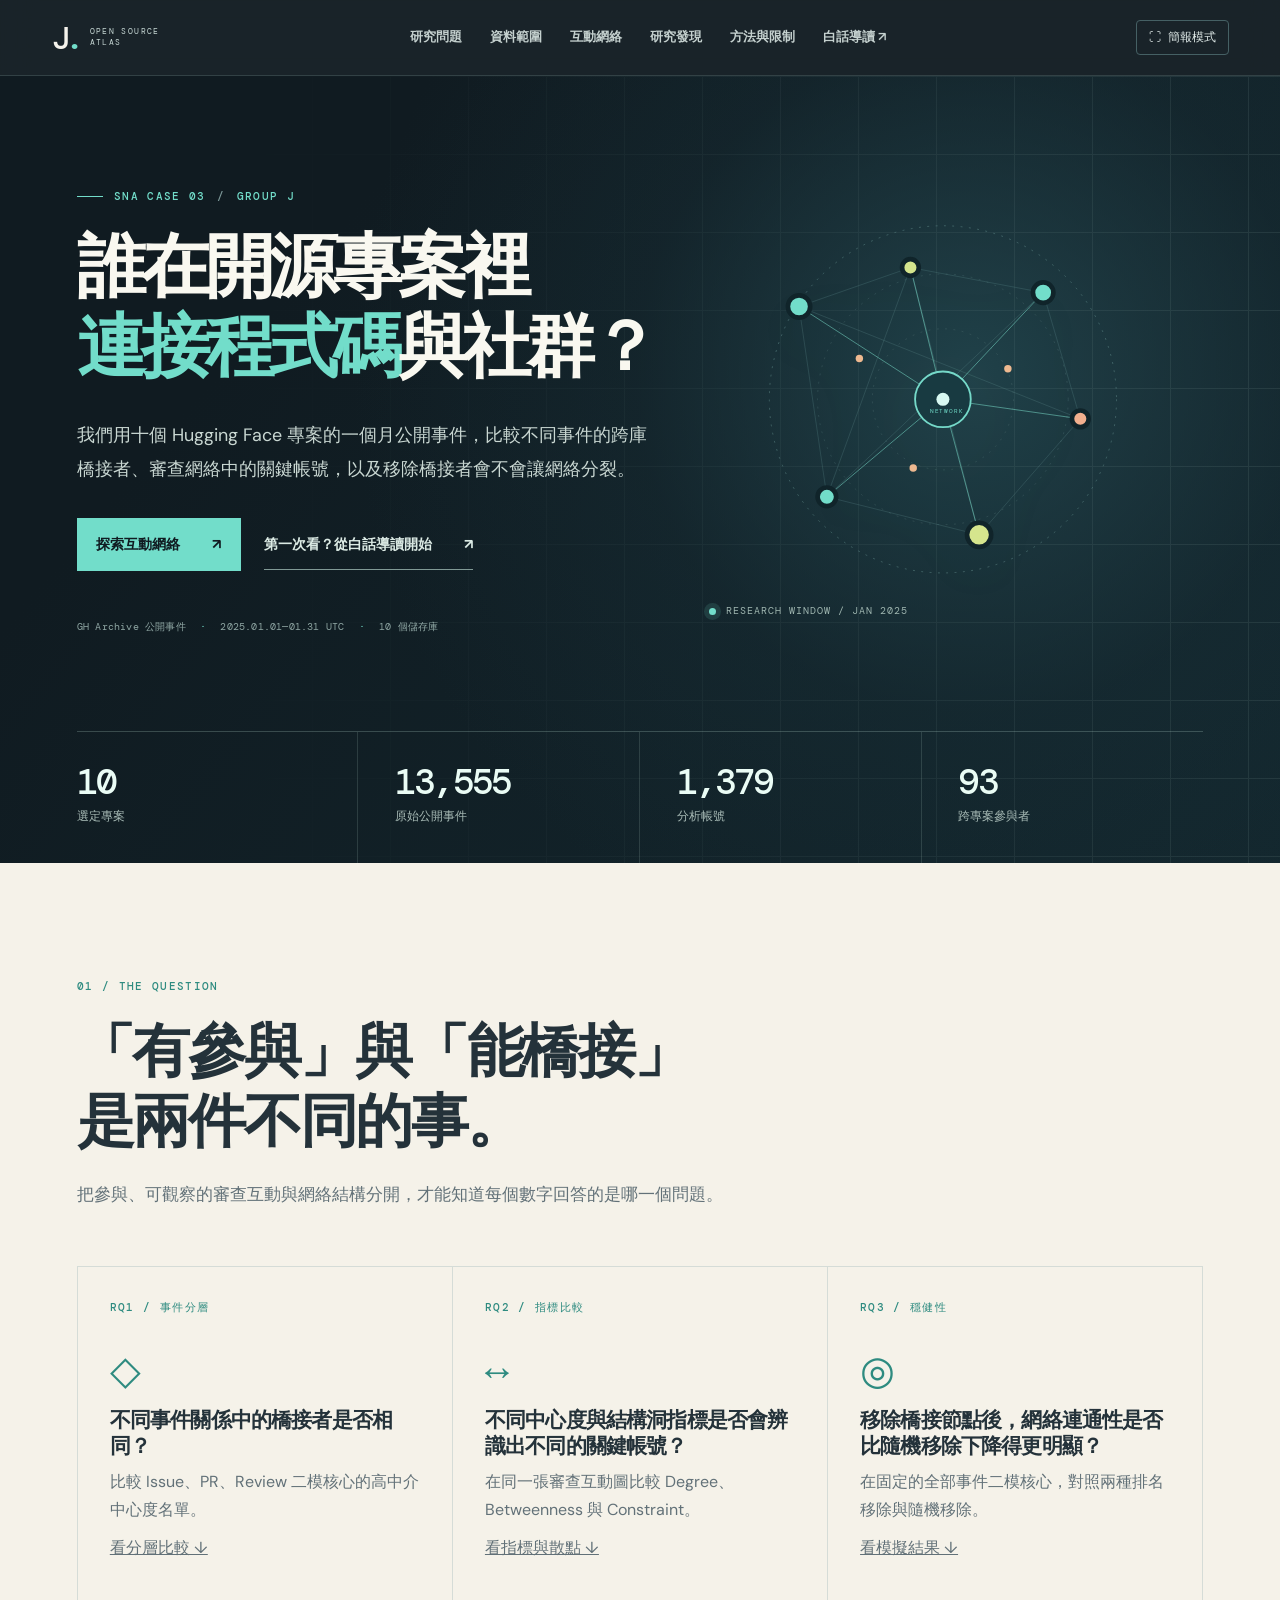
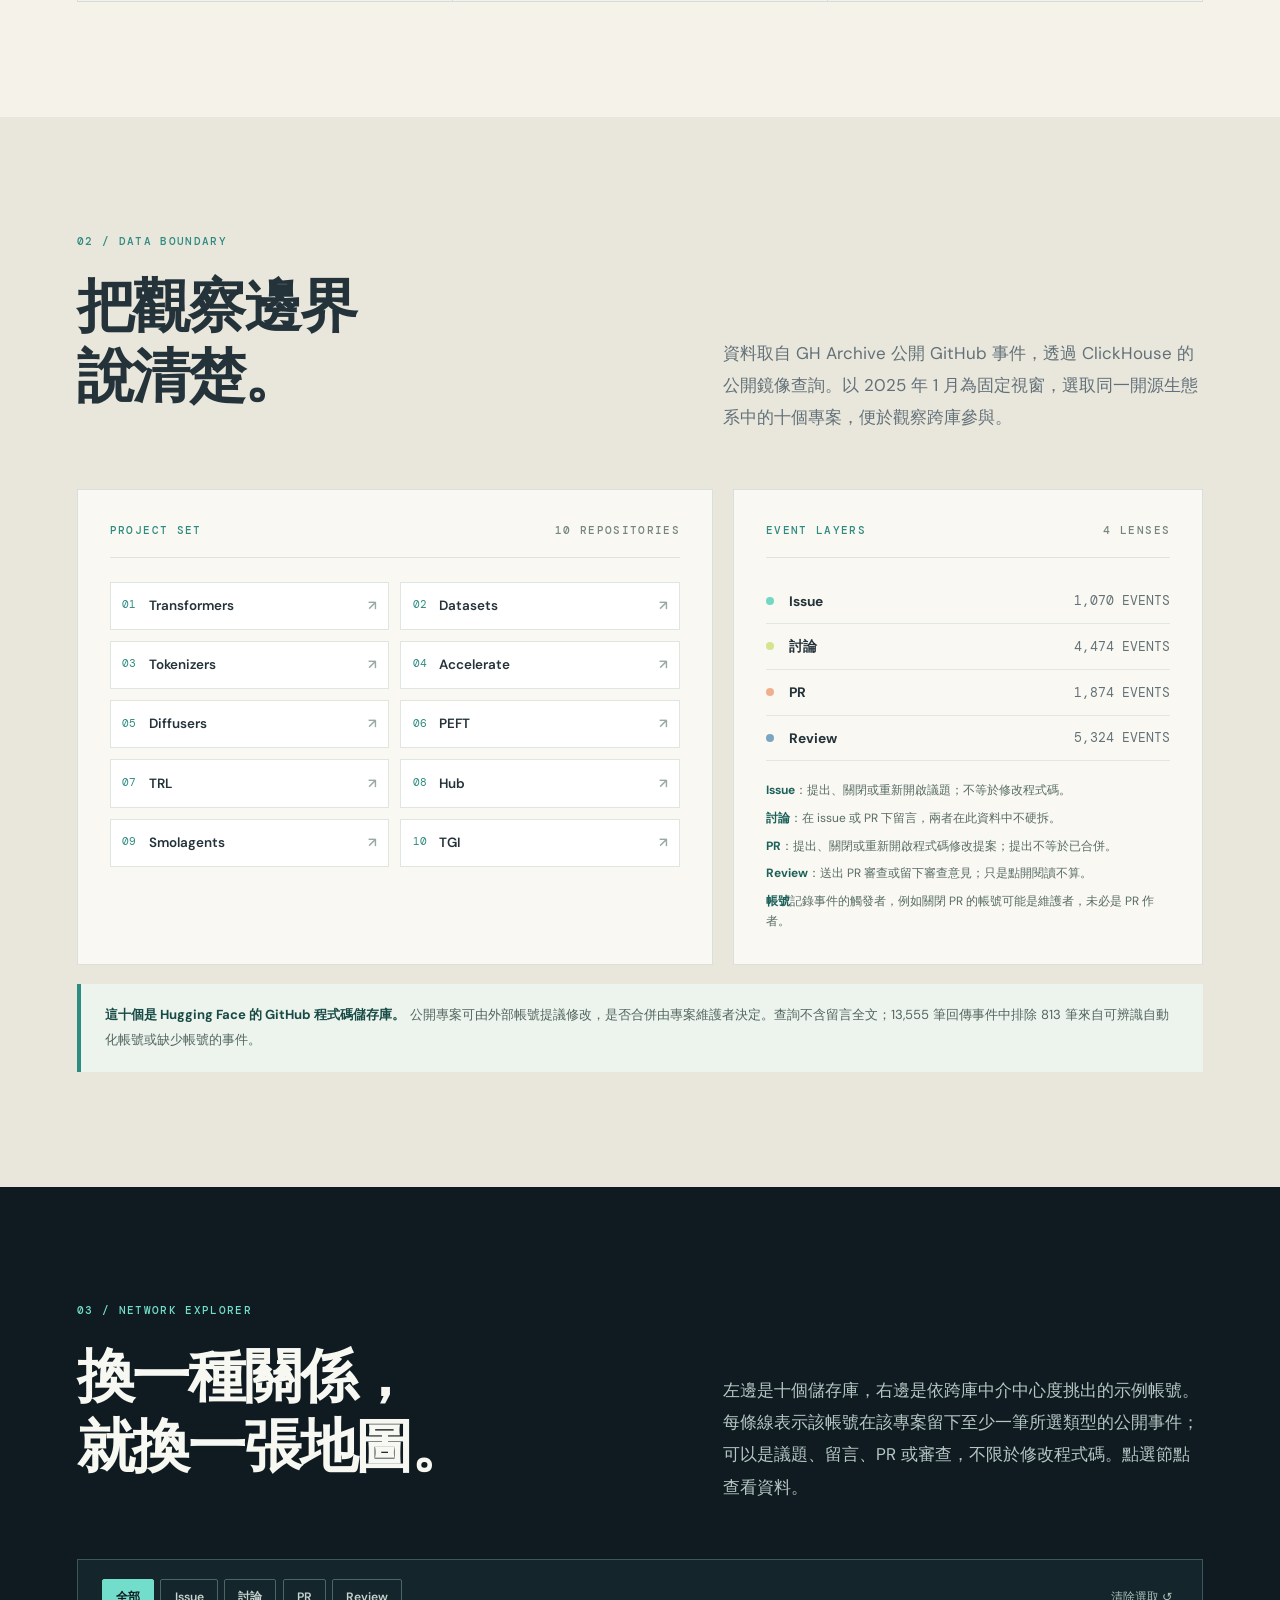
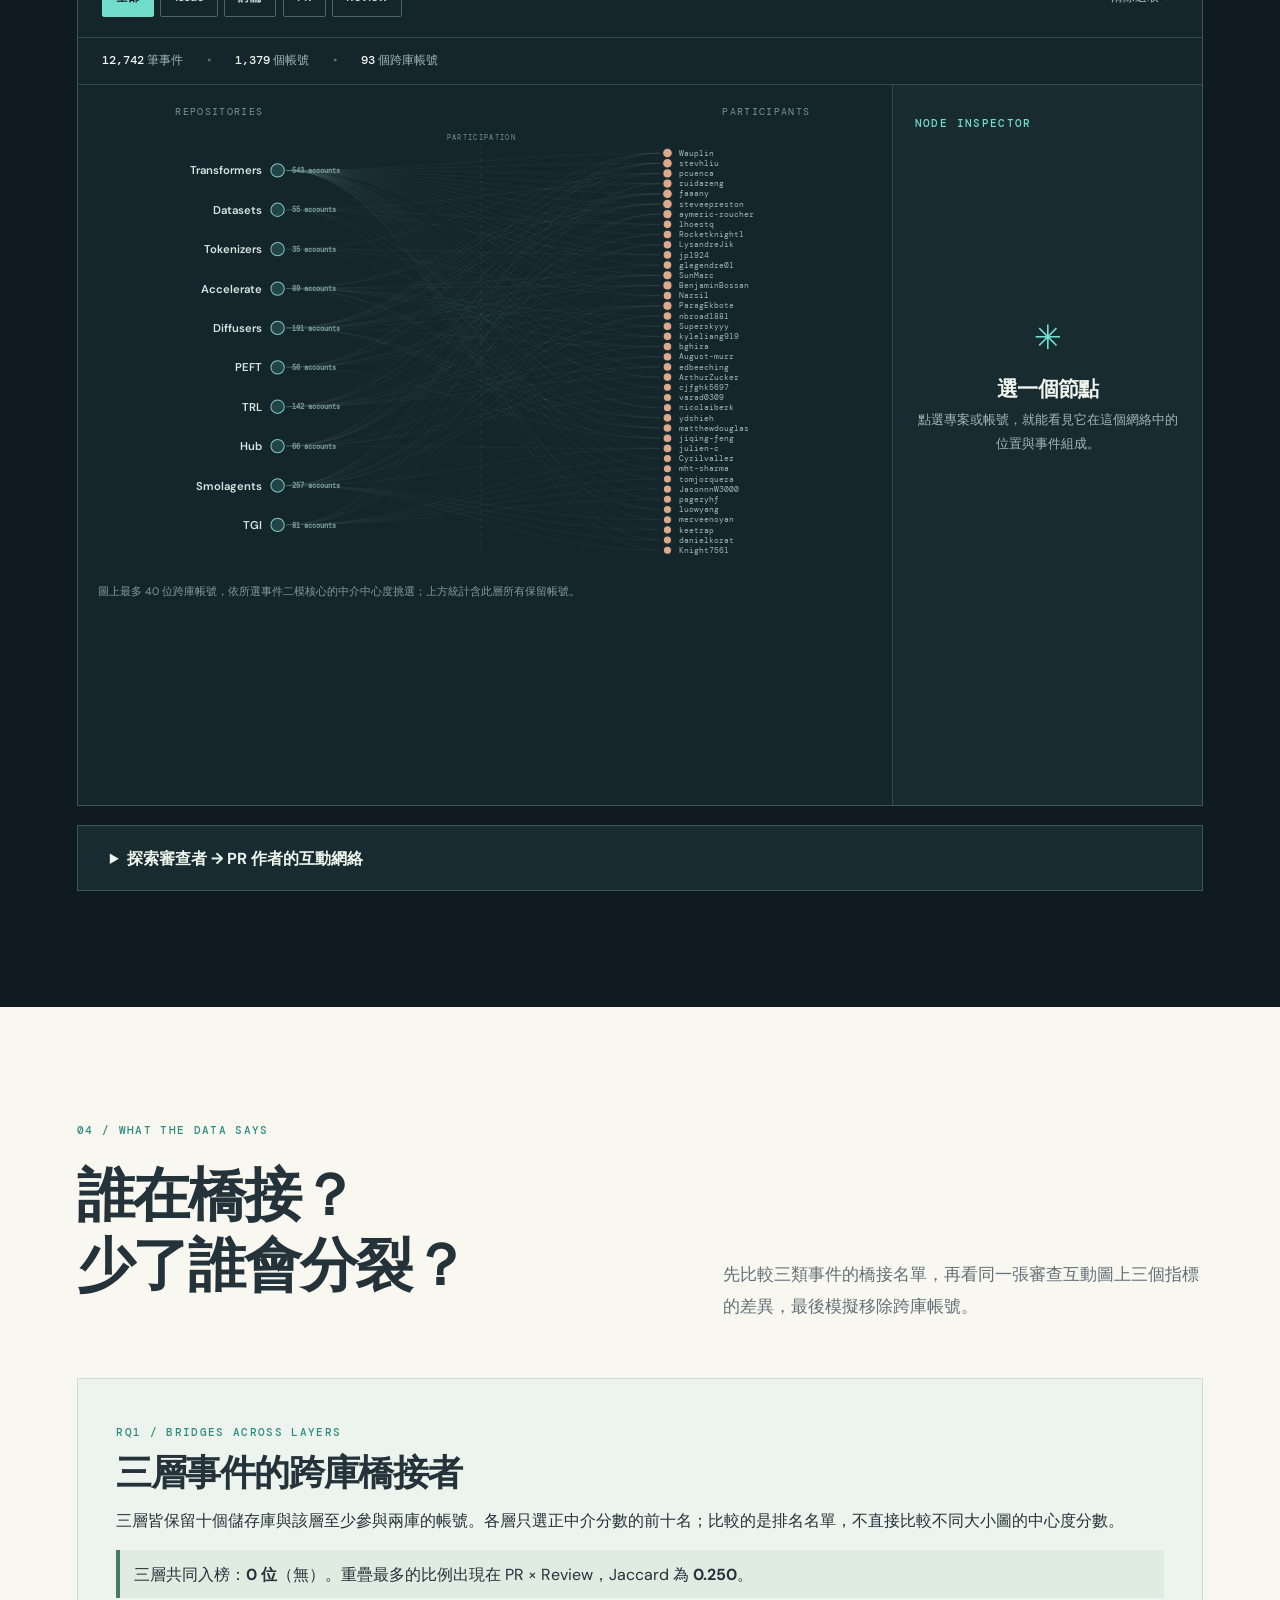
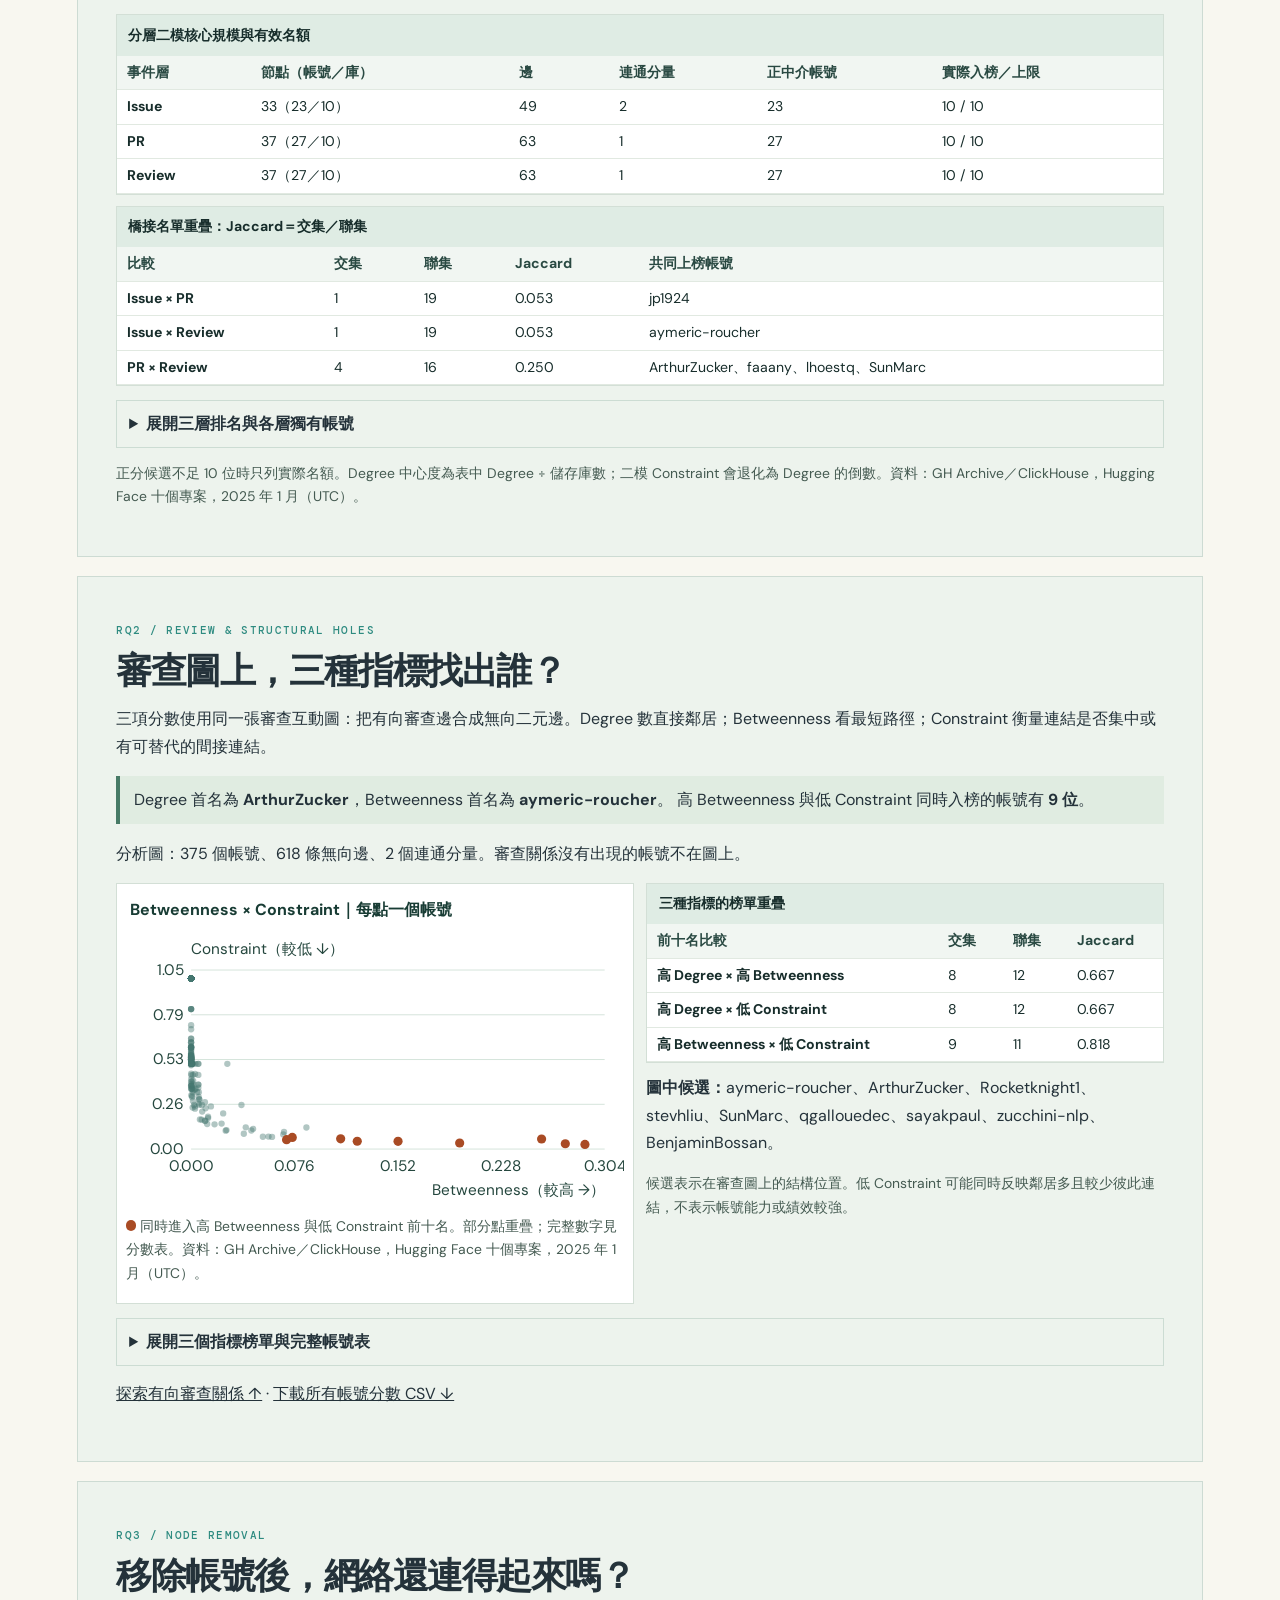
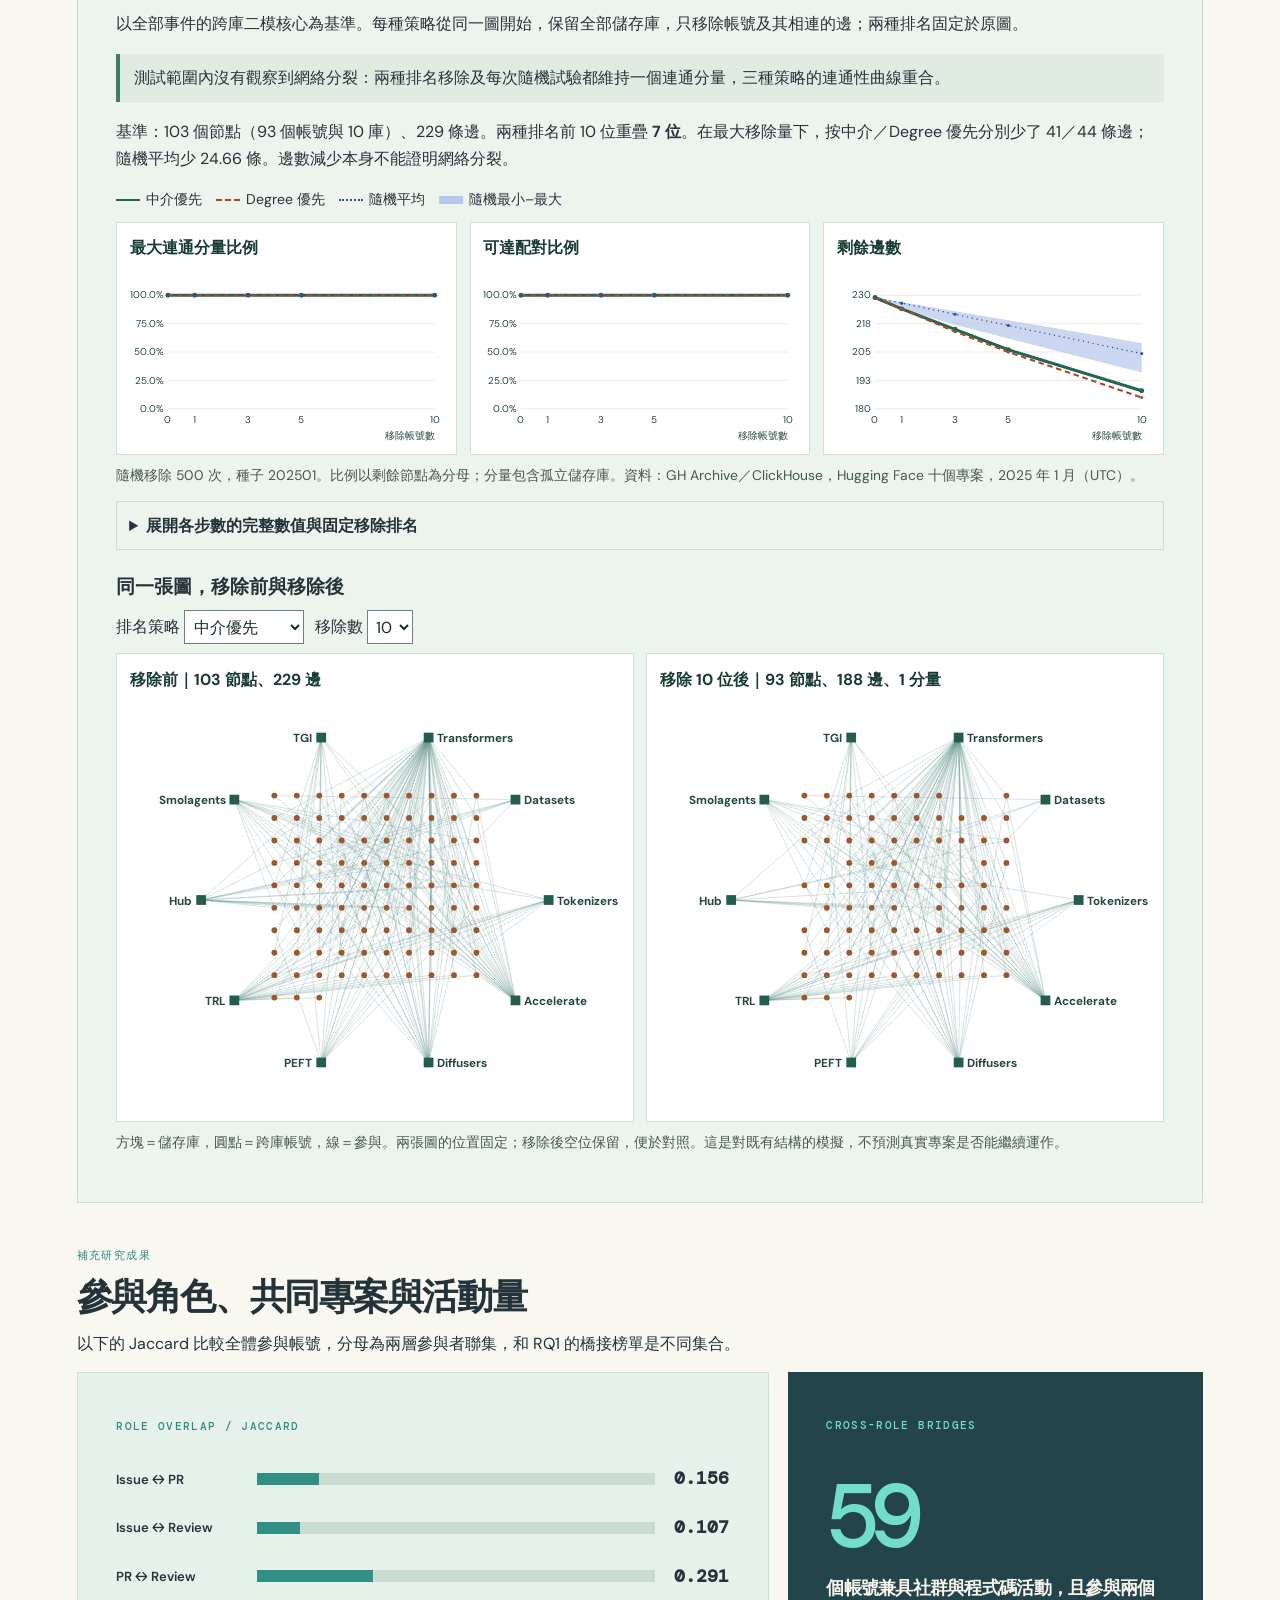
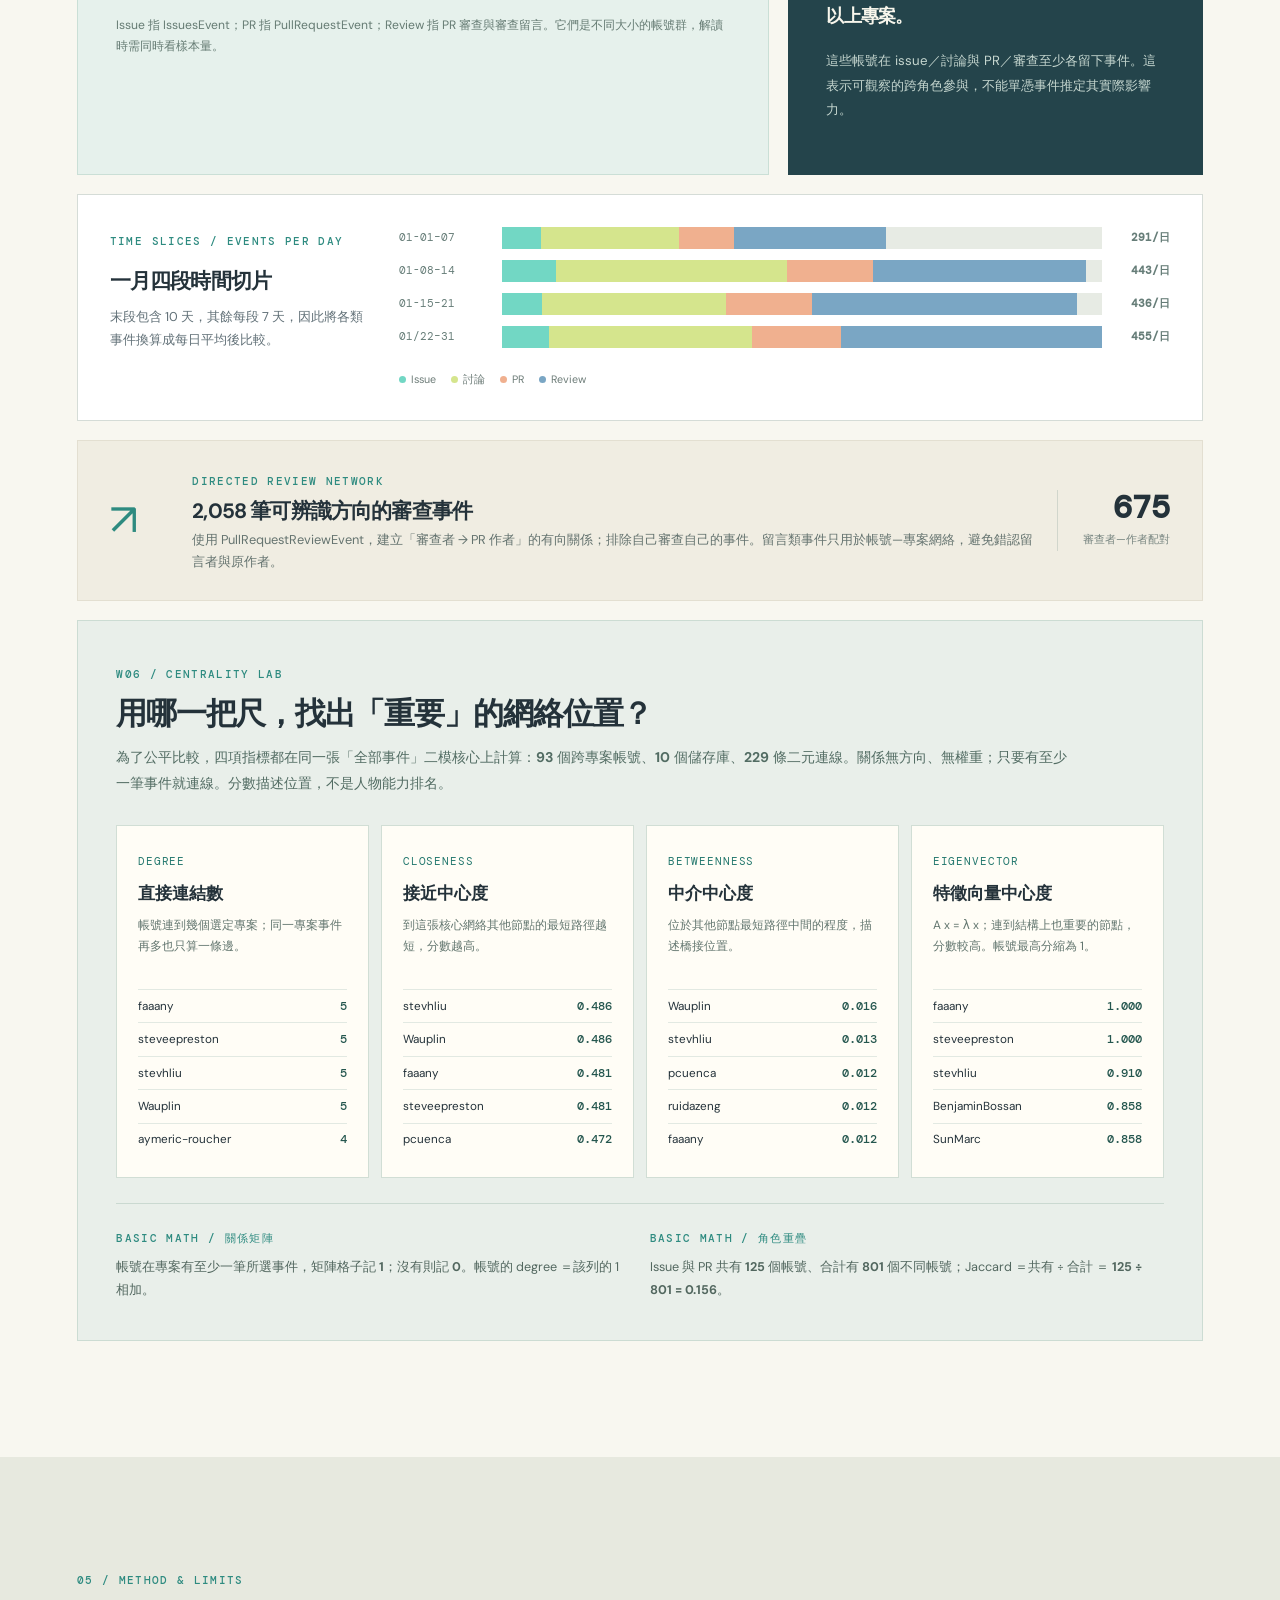
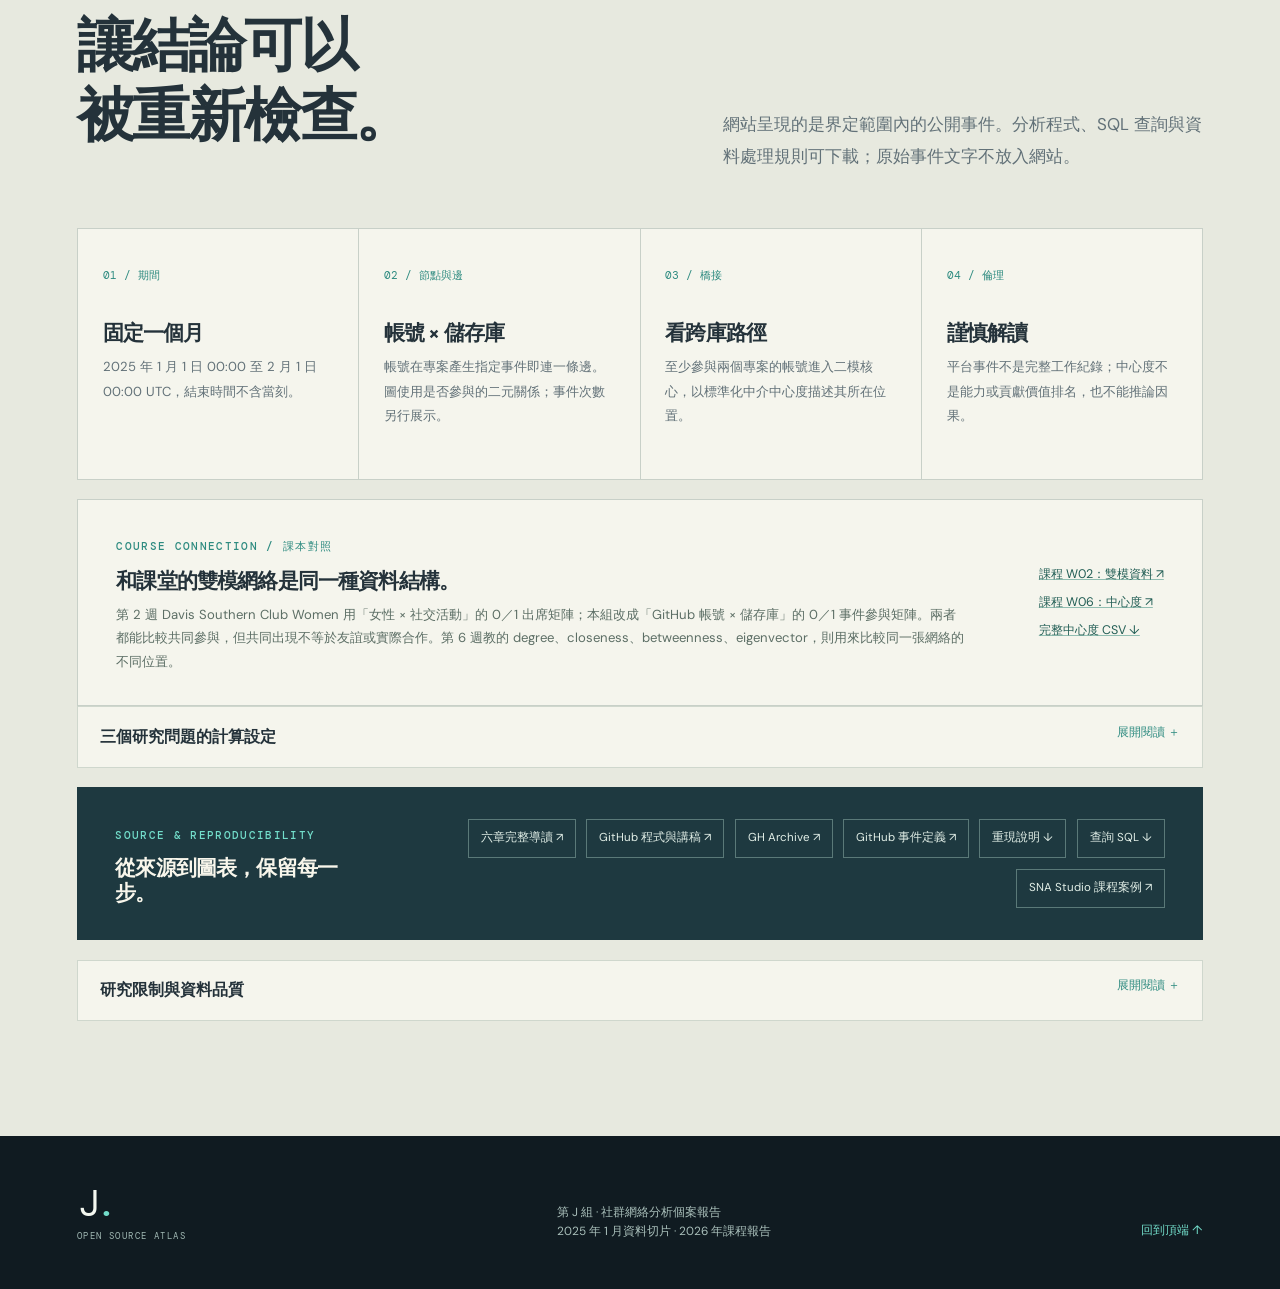
==== docs/index.html @ 209a20d5 "Add comparative SNA analyses and publish the team report" ====
<!doctype html>
<html lang="zh-Hant">
  <head>
    <meta charset="utf-8" />
    <meta name="viewport" content="width=device-width, initial-scale=1" />
    <meta name="theme-color" content="#101b21" />
    <meta name="description" content="第 J 組社群網絡分析報告：以 2025 年 1 月 GH Archive 公開事件探索十個 Hugging Face 開源專案的協作與橋接角色。" />
    <title>開源協作地圖｜第 J 組 SNA 報告</title>
    <link rel="stylesheet" href="./styles.css" />
    <script src="./research.js" defer></script>
    <script src="./app.js" defer></script>
  </head>
  <body>
    <a class="skip-link" href="#main">跳至主要內容</a>
    <header class="site-header">
      <a class="brand" href="#top" aria-label="回到首頁">
        <span class="brand-mark">J<span class="brand-dot">.</span></span>
        <span class="brand-copy">OPEN SOURCE<br />ATLAS</span>
      </a>
      <nav class="site-nav" aria-label="頁面導覽">
        <a href="#question">研究問題</a>
        <a href="#scope">資料範圍</a>
        <a href="#network">互動網絡</a>
        <a href="#findings">研究發現</a>
        <a href="#method">方法與限制</a>
        <a href="./guide.html">白話導讀 ↗</a>
      </nav>
      <button id="fullscreenBtn" class="present-button" type="button" aria-label="切換全螢幕簡報">⛶ <span>簡報模式</span></button>
    </header>

    <main id="main">
      <section class="hero page-section" id="top">
        <div class="hero-grid">
          <div class="hero-copy">
            <p class="eyebrow"><span class="eyebrow-line"></span> SNA CASE 03 <span class="divider">/</span> GROUP J</p>
            <h1>誰在開源專案裡<br /><em>連接程式碼</em>與社群？</h1>
            <p class="hero-lede">我們用十個 Hugging Face 專案的一個月公開事件，比較不同事件的跨庫橋接者、審查網絡中的關鍵帳號，以及移除橋接者會不會讓網絡分裂。</p>
            <div class="hero-actions">
              <a class="button button-primary" href="#network">探索互動網絡 <span aria-hidden="true">↗</span></a>
              <a class="button button-text" href="./guide.html">第一次看？從白話導讀開始 <span aria-hidden="true">↗</span></a>
            </div>
            <p class="hero-meta">GH Archive 公開事件 <span>·</span> 2025.01.01—01.31 UTC <span>·</span> 10 個儲存庫</p>
          </div>
          <div class="hero-art" aria-hidden="true">
            <svg viewBox="0 0 560 520" fill="none" class="orbit-art">
              <circle cx="280" cy="260" r="187" class="orbit-line" />
              <circle cx="280" cy="260" r="135" class="orbit-line faint" />
              <circle cx="280" cy="260" r="76" class="orbit-line faint" />
              <path d="M125 160 L245 118 L388 145 L428 281 L319 406 L155 365 L125 160 M245 118 L319 406 M125 160 L428 281 M388 145 L155 365 M155 365 L245 118" class="orbit-edges" />
              <path d="M125 160 L280 260 L428 281 M245 118 L280 260 L319 406 M388 145 L280 260 L155 365" class="orbit-edges bright" />
              <circle cx="280" cy="260" r="30" class="orbit-core" />
              <circle cx="125" cy="160" r="12" class="orbit-node teal" />
              <circle cx="245" cy="118" r="9" class="orbit-node lime" />
              <circle cx="388" cy="145" r="11" class="orbit-node teal" />
              <circle cx="428" cy="281" r="9" class="orbit-node coral" />
              <circle cx="319" cy="406" r="13" class="orbit-node lime" />
              <circle cx="155" cy="365" r="10" class="orbit-node teal" />
              <circle cx="280" cy="260" r="7" fill="#d8f9f2" />
              <circle cx="190" cy="216" r="4" fill="#eeb990" />
              <circle cx="350" cy="227" r="4" fill="#eeb990" />
              <circle cx="248" cy="334" r="4" fill="#eeb990" />
              <text x="284" y="275" text-anchor="middle" class="art-caption">NETWORK</text>
            </svg>
            <div class="hero-art-note"><span class="pulse"></span> RESEARCH WINDOW / JAN 2025</div>
          </div>
        </div>
        <div class="hero-stats" aria-label="研究資料摘要">
          <div><span class="stat-number" id="statRepos">10</span><span class="stat-label">選定專案</span></div>
          <div><span class="stat-number" id="statRows">—</span><span class="stat-label">原始公開事件</span></div>
          <div><span class="stat-number" id="statActors">—</span><span class="stat-label">分析帳號</span></div>
          <div><span class="stat-number" id="statBridges">—</span><span class="stat-label">跨專案參與者</span></div>
        </div>
      </section>

      <section class="question page-section" id="question">
        <div class="section-heading">
          <p class="eyebrow">01 / THE QUESTION</p>
          <h2>「有參與」與「能橋接」<br />是兩件不同的事。</h2>
          <p>把參與、可觀察的審查互動與網絡結構分開，才能知道每個數字回答的是哪一個問題。</p>
        </div>
        <div class="question-grid">
          <article class="question-card">
            <span class="card-index">RQ1 / 事件分層</span>
            <div class="card-icon">◇</div>
            <h3>不同事件關係中的橋接者是否相同？</h3>
            <p>比較 Issue、PR、Review 二模核心的高中介中心度名單。<a href="#rq1">看分層比較 ↓</a></p>
          </article>
          <article class="question-card">
            <span class="card-index">RQ2 / 指標比較</span>
            <div class="card-icon">↔</div>
            <h3>不同中心度與結構洞指標是否會辨識出不同的關鍵帳號？</h3>
            <p>在同一張審查互動圖比較 Degree、Betweenness 與 Constraint。<a href="#rq2">看指標與散點 ↓</a></p>
          </article>
          <article class="question-card">
            <span class="card-index">RQ3 / 穩健性</span>
            <div class="card-icon">◎</div>
            <h3>移除橋接節點後，網絡連通性是否比隨機移除下降得更明顯？</h3>
            <p>在固定的全部事件二模核心，對照兩種排名移除與隨機移除。<a href="#rq3">看模擬結果 ↓</a></p>
          </article>
        </div>
      </section>

      <section class="scope page-section" id="scope">
        <div class="section-heading split-heading">
          <div>
            <p class="eyebrow">02 / DATA BOUNDARY</p>
            <h2>把觀察邊界<br />說清楚。</h2>
          </div>
          <p>資料取自 GH Archive 公開 GitHub 事件，透過 ClickHouse 的公開鏡像查詢。以 2025 年 1 月為固定視窗，選取同一開源生態系中的十個專案，便於觀察跨庫參與。</p>
        </div>
        <div class="scope-layout">
          <div class="scope-panel">
            <div class="panel-topline"><span>PROJECT SET</span><span>10 REPOSITORIES</span></div>
            <div class="repo-chips" id="repoChips" aria-label="研究的十個儲存庫"></div>
          </div>
          <div class="scope-panel event-panel">
            <div class="panel-topline"><span>EVENT LAYERS</span><span>4 LENSES</span></div>
            <div class="event-layers" id="eventLayers"></div>
            <div class="event-explain">
              <p><strong>Issue</strong>：提出、關閉或重新開啟議題；不等於修改程式碼。</p>
              <p><strong>討論</strong>：在 issue 或 PR 下留言，兩者在此資料中不硬拆。</p>
              <p><strong>PR</strong>：提出、關閉或重新開啟程式碼修改提案；提出不等於已合併。</p>
              <p><strong>Review</strong>：送出 PR 審查或留下審查意見；只是點開閱讀不算。</p>
              <p><strong>帳號</strong>記錄事件的觸發者，例如關閉 PR 的帳號可能是維護者，未必是 PR 作者。</p>
            </div>
          </div>
        </div>
        <div class="scope-clarifier"><strong>這十個是 Hugging Face 的 GitHub 程式碼儲存庫。</strong>公開專案可由外部帳號提議修改，是否合併由專案維護者決定。查詢不含留言全文；<span id="scopeRows">—</span> 筆回傳事件中排除 <span id="scopeExcluded">—</span> 筆來自可辨識自動化帳號或缺少帳號的事件。</div>
      </section>

      <section class="network page-section" id="network">
        <div class="section-heading split-heading">
          <div>
            <p class="eyebrow">03 / NETWORK EXPLORER</p>
            <h2>換一種關係，<br />就換一張地圖。</h2>
          </div>
          <p>左邊是十個儲存庫，右邊是依跨庫中介中心度挑出的示例帳號。每條線表示該帳號在該專案留下至少一筆所選類型的公開事件；可以是議題、留言、PR 或審查，不限於修改程式碼。點選節點查看資料。</p>
        </div>
        <div class="explorer-shell">
          <div class="explorer-toolbar">
            <div class="filter-group" id="layerFilters" role="group" aria-label="選擇事件類型">
              <button type="button" data-layer="all" aria-pressed="true">全部</button>
              <button type="button" data-layer="issues" aria-pressed="false">Issue</button>
              <button type="button" data-layer="discussion" aria-pressed="false">討論</button>
              <button type="button" data-layer="pulls" aria-pressed="false">PR</button>
              <button type="button" data-layer="reviews" aria-pressed="false">Review</button>
            </div>
            <button class="quiet-button" type="button" id="resetSelection">清除選取 ↺</button>
          </div>
          <div class="explorer-metrics" aria-live="polite">
            <span><strong id="viewEvents">—</strong> 筆事件</span>
            <span><strong id="viewActors">—</strong> 個帳號</span>
            <span><strong id="viewBridgeCount">—</strong> 個跨庫帳號</span>
          </div>
          <div class="explorer-body">
            <div class="graph-wrap">
              <div class="graph-head"><span>REPOSITORIES</span><span>PARTICIPANTS</span></div>
              <svg id="networkGraph" viewBox="0 0 1160 690" role="img" aria-label="開發者與儲存庫的二模網絡示例"></svg>
              <p class="graph-footnote" id="graphNote">圖上最多顯示 40 個跨庫示例帳號。上方統計涵蓋所選層的所有保留帳號。</p>
            </div>
            <aside class="detail-panel" id="detailPanel" aria-live="polite">
              <span class="detail-kicker">NODE INSPECTOR</span>
              <div class="detail-empty"><span class="detail-symbol">✳</span><h3>選一個節點</h3><p>點選專案或帳號，就能看見它在這個網絡中的位置與事件組成。</p></div>
            </aside>
          </div>
        </div>
        <details class="network-extra" id="review-interaction">
          <summary>探索審查者 → PR 作者的互動網絡</summary>
          <p>選一個帳號查看它的一階互動。箭頭只依送出審查的事件建立；同方向重複事件彙總為筆數。此圖與上方帳號—儲存庫圖的節點和邊不同。</p>
          <label for="reviewAccount">查閱帳號</label> <select id="reviewAccount" disabled></select>
          <div id="reviewEgo" aria-live="polite">正在讀取研究資料…</div>
        </details>
      </section>

      <section class="findings page-section" id="findings">
        <div class="section-heading split-heading">
          <div>
            <p class="eyebrow">04 / WHAT THE DATA SAYS</p>
            <h2>誰在橋接？<br />少了誰會分裂？</h2>
          </div>
          <p>先比較三類事件的橋接名單，再看同一張審查互動圖上三個指標的差異，最後模擬移除跨庫帳號。</p>
        </div>
        <div class="research-stack">
          <section class="research-block" id="rq1">
            <span class="card-index">RQ1 / BRIDGES ACROSS LAYERS</span>
            <h3>三層事件的跨庫橋接者</h3>
            <p>三層皆保留十個儲存庫與該層至少參與兩庫的帳號。各層只選正中介分數的前十名；比較的是排名名單，不直接比較不同大小圖的中心度分數。</p>
            <div id="bridgeResults">正在讀取研究資料…</div>
          </section>
          <section class="research-block" id="rq2">
            <span class="card-index">RQ2 / REVIEW & STRUCTURAL HOLES</span>
            <h3>審查圖上，三種指標找出誰？</h3>
            <p>三項分數使用同一張審查互動圖：把有向審查邊合成無向二元邊。Degree 數直接鄰居；Betweenness 看最短路徑；Constraint 衡量連結是否集中或有可替代的間接連結。</p>
            <div id="reviewResults">正在讀取研究資料…</div>
            <p><a href="#review-interaction">探索有向審查關係 ↑</a> · <a href="./repro/bridge-scores.csv" download>下載所有帳號分數 CSV ↓</a></p>
          </section>
          <section class="research-block" id="rq3">
            <span class="card-index">RQ3 / NODE REMOVAL</span>
            <h3>移除帳號後，網絡還連得起來嗎？</h3>
            <p>以全部事件的跨庫二模核心為基準。每種策略從同一圖開始，保留全部儲存庫，只移除帳號及其相連的邊；兩種排名固定於原圖。</p>
            <div id="removalResults">正在讀取研究資料…</div>
          </section>
        </div>
        <div class="supplement-heading"><span class="card-index">補充研究成果</span><h3>參與角色、共同專案與活動量</h3><p>以下的 Jaccard 比較全體參與帳號，分母為兩層參與者聯集，和 RQ1 的橋接榜單是不同集合。</p></div>
        <div class="finding-layout">
          <div class="finding-card highlight-card">
            <span class="card-index">ROLE OVERLAP / JACCARD</span>
            <div class="overlap-list" id="overlapList"></div>
            <p class="finding-note">Issue 指 IssuesEvent；PR 指 PullRequestEvent；Review 指 PR 審查與審查留言。它們是不同大小的帳號群，解讀時需同時看樣本量。</p>
          </div>
          <div class="finding-card bridge-card">
            <span class="card-index">CROSS-ROLE BRIDGES</span>
            <strong class="feature-number" id="crossRoleCount">—</strong>
            <h3>個帳號兼具社群與程式碼活動，且參與兩個以上專案。</h3>
            <p>這些帳號在 issue／討論與 PR／審查至少各留下事件。這表示可觀察的跨角色參與，不能單憑事件推定其實際影響力。</p>
          </div>
        </div>
        <div class="evidence-row">
          <div class="evidence-heading"><span class="card-index">TIME SLICES / EVENTS PER DAY</span><h3>一月四段時間切片</h3><p>末段包含 10 天，其餘每段 7 天，因此將各類事件換算成每日平均後比較。</p></div>
          <div class="weekly-chart" id="weeklyChart" role="img" aria-label="2025 年 1 月不同事件類型的每日平均數"></div>
        </div>
        <div class="review-callout">
          <span class="review-icon">↗</span>
          <div><span class="card-index">DIRECTED REVIEW NETWORK</span><h3><span id="directedReviews">—</span> 筆可辨識方向的審查事件</h3><p>使用 PullRequestReviewEvent，建立「審查者 → PR 作者」的有向關係；排除自己審查自己的事件。留言類事件只用於帳號—專案網絡，避免錯認留言者與原作者。</p></div>
          <span class="review-pairs"><strong id="reviewPairs">—</strong><small>審查者—作者配對</small></span>
        </div>
        <div class="centrality-lab" id="centrality">
          <div class="centrality-intro"><span class="card-index">W06 / CENTRALITY LAB</span><h3>用哪一把尺，找出「重要」的網絡位置？</h3><p>為了公平比較，四項指標都在同一張「全部事件」二模核心上計算：<strong id="coreActors">—</strong> 個跨專案帳號、<strong id="coreRepos">—</strong> 個儲存庫、<strong id="coreEdges">—</strong> 條二元連線。關係無方向、無權重；只要有至少一筆事件就連線。分數描述位置，不是人物能力排名。</p></div>
          <div class="centrality-grid" id="centralityGrid"></div>
          <div class="math-strip"><div><span class="card-index">BASIC MATH / 關係矩陣</span><p>帳號在專案有至少一筆所選事件，矩陣格子記 <strong>1</strong>；沒有則記 <strong>0</strong>。帳號的 degree ＝該列的 1 相加。</p></div><div><span class="card-index">BASIC MATH / 角色重疊</span><p>Issue 與 PR 共有 <strong id="overlapIntersection">—</strong> 個帳號、合計有 <strong id="overlapUnion">—</strong> 個不同帳號；Jaccard ＝共有 ÷ 合計 ＝ <strong id="overlapWorked">—</strong>。</p></div></div>
        </div>
      </section>

      <section class="method page-section" id="method">
        <div class="section-heading split-heading">
          <div>
            <p class="eyebrow">05 / METHOD & LIMITS</p>
            <h2>讓結論可以<br />被重新檢查。</h2>
          </div>
          <p>網站呈現的是界定範圍內的公開事件。分析程式、SQL 查詢與資料處理規則可下載；原始事件文字不放入網站。</p>
        </div>
        <div class="method-grid">
          <article><span>01 / 期間</span><h3>固定一個月</h3><p>2025 年 1 月 1 日 00:00 至 2 月 1 日 00:00 UTC，結束時間不含當刻。</p></article>
          <article><span>02 / 節點與邊</span><h3>帳號 × 儲存庫</h3><p>帳號在專案產生指定事件即連一條邊。圖使用是否參與的二元關係；事件次數另行展示。</p></article>
          <article><span>03 / 橋接</span><h3>看跨庫路徑</h3><p>至少參與兩個專案的帳號進入二模核心，以標準化中介中心度描述其所在位置。</p></article>
          <article><span>04 / 倫理</span><h3>謹慎解讀</h3><p>平台事件不是完整工作紀錄；中心度不是能力或貢獻價值排名，也不能推論因果。</p></article>
        </div>
        <div class="course-bridge"><div><span class="card-index">COURSE CONNECTION / 課本對照</span><h3>和課堂的雙模網絡是同一種資料結構。</h3><p>第 2 週 Davis Southern Club Women 用「女性 × 社交活動」的 0／1 出席矩陣；本組改成「GitHub 帳號 × 儲存庫」的 0／1 事件參與矩陣。兩者都能比較共同參與，但共同出現不等於友誼或實際合作。第 6 週教的 degree、closeness、betweenness、eigenvector，則用來比較同一張網絡的不同位置。</p></div><div class="course-links"><a href="https://sna-studio-course-tw.cs-lee.chatgpt.site/week/2" target="_blank" rel="noopener noreferrer">課程 W02：雙模資料 ↗</a><a href="https://sna-studio-course-tw.cs-lee.chatgpt.site/week/6" target="_blank" rel="noopener noreferrer">課程 W06：中心度 ↗</a><a href="./repro/centrality-scores.csv" download>完整中心度 CSV ↓</a></div></div>
        <details class="limits-box">
          <summary>三個研究問題的計算設定 <span>展開閱讀 ＋</span></summary>
          <ul>
            <li>Issue 僅用 IssuesEvent；PR 僅用 PullRequestEvent；Review 合併審查與程式碼審查留言。Issue／PR 下的討論留言保持獨立；鏡像無法完整還原三類帳號互動。</li>
            <li>二模層 Degree 除以十個可連的儲存庫；中介用 NetworkX 的標準化無向最短路徑分數，跨分量配對不可達。中介與 Constraint 排序用小數第 12 位，同分依帳號名稱排序（忽略大小寫後再比原字串）。無正中介分數的帳號不入榜。</li>
            <li>直接在二模圖算無權重 Constraint，帳號的鄰居都是儲存庫，儲存庫彼此無邊，結果會退化為 1／Degree。結構洞改用實際審查邊的無向簡化圖；孤立節點無有效值，缺值記空，不能視為 0。高橋接、低 Constraint 候選為高中介與低 Constraint 兩榜交集。</li>
            <li>最大連通分量比例＝最大分量節點數 ÷ 剩餘節點；可達配對比例＝各分量內無序配對數之和 ÷ 全部剩餘節點的無序配對數。兩者均含帳號與儲存庫；專案配對比例另以固定十庫的 45 對為分母。</li>
            <li>隨機實驗：<span id="methodTrials">—</span> 次，種子 <span id="methodSeed">—</span>；每次不放回，較大步數沿用較小步數的移除順序。圖表的範圍是樣本最小至最大值。</li>
          </ul>
        </details>
        <div class="source-bar">
          <div><span class="card-index">SOURCE & REPRODUCIBILITY</span><h3>從來源到圖表，保留每一步。</h3></div>
          <div class="source-links">
            <a href="./guide.html">六章完整導讀 ↗</a>
            <a href="https://github.com/linyurou8821/sna-j-gharchive" target="_blank" rel="noopener noreferrer">GitHub 程式與講稿 ↗</a>
            <a href="https://www.gharchive.org/" target="_blank" rel="noopener noreferrer">GH Archive ↗</a>
            <a href="https://docs.github.com/en/rest/using-the-rest-api/github-event-types" target="_blank" rel="noopener noreferrer">GitHub 事件定義 ↗</a>
            <a href="./repro/method.md">重現說明 ↓</a>
            <a href="./repro/events.sql" download>查詢 SQL ↓</a>
            <a href="https://sna-studio-course-tw.cs-lee.chatgpt.site/cases#sna-github">SNA Studio 課程案例 ↗</a>
          </div>
        </div>
        <details class="limits-box">
          <summary>研究限制與資料品質 <span>展開閱讀 ＋</span></summary>
          <ul id="limitations"></ul>
        </details>
      </section>
    </main>

    <footer class="site-footer">
      <div class="footer-brand">J<span>.</span> <small>OPEN SOURCE ATLAS</small></div>
      <p>第 J 組 · 社群網絡分析個案報告<br />2025 年 1 月資料切片 · 2026 年課程報告</p>
      <a href="#top">回到頂端 ↑</a>
    </footer>
  </body>
</html>
---- docs/styles.css ----
@import url('https://fonts.googleapis.com/css2?family=DM+Mono:wght@400;500&family=DM+Sans:wght@400;500;600;700&display=swap');

:root {
  --ink: #101b21;
  --ink-soft: #193039;
  --paper: #f5f2e9;
  --paper-dark: #e9e6dc;
  --text: #24323a;
  --muted: #627178;
  --line: #d5dcd7;
  --teal: #72ddca;
  --teal-dark: #2e8b80;
  --lime: #d5e58d;
  --coral: #f2af8e;
  --mono: 'DM Mono', ui-monospace, SFMono-Regular, Menlo, monospace;
  --sans: 'DM Sans', 'PingFang TC', 'Microsoft JhengHei', system-ui, sans-serif;
}

* { box-sizing: border-box; }
html { scroll-behavior: smooth; }
body { margin: 0; color: var(--text); background: var(--paper); font-family: var(--sans); line-height: 1.6; }
button, a { -webkit-tap-highlight-color: transparent; }
button { font: inherit; }
a { color: inherit; }
section { scroll-margin-top: 78px; }
::selection { background: var(--teal); color: var(--ink); }
:focus-visible { outline: 3px solid var(--coral); outline-offset: 3px; }
.skip-link { position: fixed; z-index: 100; left: 1rem; top: -4rem; padding: .6rem 1rem; background: var(--teal); color: var(--ink); }
.skip-link:focus { top: 1rem; }

.site-header { height: 76px; position: sticky; top: 0; z-index: 50; display: flex; align-items: center; gap: 2.8rem; padding: 0 clamp(1.25rem,4vw,5rem); color: #f5f3ec; background: rgba(16,27,33,.96); border-bottom: 1px solid rgba(178,225,217,.16); backdrop-filter: blur(16px); }
.brand { display: flex; gap: .67rem; align-items: center; text-decoration: none; flex: none; }
.brand-mark { font-family: var(--mono); font-size: 2rem; line-height: 1; font-weight: 500; letter-spacing: -.16em; }
.brand-dot { color: var(--teal); }
.brand-copy { font-family: var(--mono); font-size: .53rem; line-height: 1.2; letter-spacing: .16em; color: #c7d8d5; }
.site-nav { display: flex; justify-content: center; gap: clamp(.8rem,2.2vw,2.5rem); flex: 1; }
.site-nav a { color: #c5d1cf; text-decoration: none; font-size: .81rem; font-weight: 600; transition: color .2s; white-space: nowrap; }
.site-nav a:hover { color: var(--teal); }
.present-button { display: inline-flex; align-items: center; gap: .45rem; flex: none; border: 1px solid #456064; border-radius: 4px; background: transparent; color: #e3edeb; padding: .45rem .73rem; cursor: pointer; font-size: .76rem; }
.present-button:hover { border-color: var(--teal); color: var(--teal); }
.page-section { padding-inline: clamp(1.25rem,6vw,7.5rem); }
.eyebrow, .card-index, .panel-topline, .detail-kicker { font-family: var(--mono); font-size: .7rem; font-weight: 500; line-height: 1.5; letter-spacing: .12em; text-transform: uppercase; }
.eyebrow { display: flex; align-items: center; gap: .7rem; margin: 0 0 1.4rem; color: var(--teal-dark); }
.eyebrow-line { width: 26px; height: 1px; background: currentColor; }
h1,h2,h3,p { margin-top: 0; }
h1,h2,h3 { line-height: 1.22; letter-spacing: -.04em; }
h2 { font-size: clamp(2.45rem,4.5vw,4.75rem); font-weight: 700; }
h3 { font-size: 1.3rem; }

.hero { color: #f9f8f0; background: radial-gradient(circle at 76% 38%, #214149 0, rgba(26,51,59,.3) 31%, transparent 57%), linear-gradient(130deg, #101b21 24%, #13272e 100%); position: relative; overflow: hidden; }
.hero::before { content: ''; position: absolute; inset: 0; opacity: .12; pointer-events: none; background-image: linear-gradient(#9db8b2 1px, transparent 1px), linear-gradient(90deg,#9db8b2 1px,transparent 1px); background-size: 78px 78px; mask-image: linear-gradient(90deg,transparent 17%,black); }
.hero-grid { min-height: 630px; display: grid; grid-template-columns: minmax(0,1.05fr) minmax(340px,.95fr); gap: 2rem; align-items: center; max-width: 1500px; margin: auto; position: relative; }
.hero-copy { padding-block: 7rem 6rem; position: relative; z-index: 2; }
.hero .eyebrow { color: var(--teal); }
.divider { color: #7d9999; }
.hero h1 { font-size: clamp(3.3rem,5.4vw,6.6rem); font-weight: 700; line-height: 1.15; letter-spacing: -.07em; margin: 0 0 2rem; white-space: nowrap; }
.hero h1 em { color: var(--teal); font-style: normal; }
.hero-lede { max-width: 610px; color: #c9d7d2; font-size: clamp(1rem,1.4vw,1.19rem); line-height: 1.9; margin-bottom: 2rem; }
.hero-actions { display: flex; align-items: center; gap: 1.45rem; flex-wrap: wrap; }
.button { display: inline-flex; gap: 2rem; align-items: center; justify-content: space-between; text-decoration: none; font-size: .9rem; font-weight: 700; padding: .86rem 1.15rem; transition: transform .2s,background .2s,color .2s; }
.button:hover { transform: translateY(-3px); }
.button-primary { background: var(--teal); color: var(--ink); border: 1px solid var(--teal); }
.button-primary:hover { background: #b7f4e6; }
.button-text { border-bottom: 1px solid #809995; color: #dbeae4; padding-inline: 0; }
.button-text:hover { color: var(--teal); }
.hero-meta { font-family: var(--mono); font-size: .63rem; letter-spacing: .02em; color: #8fa6a3; margin: 3rem 0 0; }
.hero-meta span { margin: 0 .5rem; color: var(--teal); }
.hero-art { position: relative; max-width: 610px; width: 100%; margin: auto; }
.orbit-art { width: 100%; height: auto; overflow: visible; filter: drop-shadow(0 20px 50px rgba(79,217,196,.06)); }
.orbit-line { stroke: #5b8283; stroke-width: 1; stroke-dasharray: 2 7; opacity: .65; }
.orbit-line.faint { opacity: .32; }
.orbit-edges { stroke: #689b9a; stroke-width: 1; opacity: .25; }
.orbit-edges.bright { stroke: #7ee3d0; opacity: .55; }
.orbit-core { fill: #183a41; stroke: #75d9c9; stroke-width: 2; }
.orbit-node { stroke: #10242a; stroke-width: 5; }
.orbit-node.teal { fill: var(--teal); }
.orbit-node.lime { fill: var(--lime); }
.orbit-node.coral { fill: var(--coral); }
.art-caption { font-family: var(--mono); font-size: 6px; letter-spacing: .15em; fill: var(--teal); }
.hero-art-note { position: absolute; left: 5%; bottom: 6%; color: #9eb5af; font-family: var(--mono); font-size: .62rem; letter-spacing: .1em; display: flex; align-items: center; gap: .6rem; }
.pulse { display: inline-block; width: 7px; height: 7px; border-radius: 50%; background: var(--teal); box-shadow: 0 0 0 5px rgba(114,221,202,.13); }
.hero-stats { max-width: 1500px; margin: auto; border-top: 1px solid rgba(202,235,224,.22); display: grid; grid-template-columns: repeat(4,1fr); position: relative; }
.hero-stats div { padding: 1.9rem 1.6rem 2.2rem 0; border-right: 1px solid rgba(202,235,224,.15); }
.hero-stats div + div { padding-left: 2.3rem; }
.hero-stats div:last-child { border: 0; }
.stat-number { display: block; font-family: var(--mono); font-weight: 500; color: #eafcf5; line-height: 1.1; font-size: clamp(1.85rem,2.8vw,3.25rem); letter-spacing: -.08em; }
.stat-label { color: #a8bbb6; font-size: .78rem; }

.question,.scope,.network,.findings,.method { padding-block: clamp(5.5rem,9vw,9rem); }
.section-heading { max-width: 730px; margin-bottom: 3.5rem; }
.section-heading h2 { margin-bottom: 1.3rem; }
.section-heading > p:last-child, .split-heading > p { color: var(--muted); font-size: 1.06rem; line-height: 1.9; }
.split-heading { max-width: 1500px; display: flex; justify-content: space-between; gap: 3rem; align-items: end; margin-inline: auto; }
.split-heading > p { max-width: 480px; margin-bottom: 0; }
.question-grid { display: grid; grid-template-columns: repeat(3,1fr); gap: 1px; background: var(--line); border: 1px solid var(--line); max-width: 1500px; margin: auto; }
.question-card { background: var(--paper); padding: 2rem clamp(1.5rem,2.5vw,2.8rem) 2.4rem; min-height: 290px; display: flex; flex-direction: column; }
.card-index { color: var(--teal-dark); }
.card-icon { font-family: var(--mono); color: var(--teal-dark); font-size: 2.5rem; margin: 2.1rem 0 1.1rem; line-height: 1; }
.question-card h3 { margin: 0 0 .6rem; }
.question-card p { color: var(--muted); line-height: 1.8; margin: 0; }

.scope { background: var(--paper-dark); }
.scope-layout { display: grid; grid-template-columns: 1.15fr .85fr; gap: 1.25rem; max-width: 1500px; margin: auto; }
.scope-panel { background: #f9f8f2; border: 1px solid #d9dfdb; padding: clamp(1.4rem,2.5vw,2.4rem); }
.panel-topline { display: flex; justify-content: space-between; gap: 1rem; color: #758581; padding-bottom: 1.1rem; border-bottom: 1px solid #e0e4de; }
.panel-topline span:first-child { color: var(--teal-dark); }
.repo-chips { display: grid; grid-template-columns: repeat(2,1fr); gap: .7rem; margin-top: 1.5rem; }
.repo-chip { text-decoration: none; display: flex; align-items: center; gap: .8rem; padding: .77rem .7rem; border: 1px solid #dfe5df; background: white; font-weight: 600; font-size: .84rem; transition: border-color .2s, transform .2s; }
.repo-chip:hover { border-color: var(--teal-dark); transform: translateY(-2px); }
.repo-chip b { font-family: var(--mono); font-size: .66rem; font-weight: 400; color: var(--teal-dark); }
.repo-chip .external { margin-left: auto; color: #9ba9a5; }
.event-layers { margin-top: 1.3rem; }
.event-line { display: grid; grid-template-columns: 10px minmax(0,1fr) auto; align-items: center; gap: .8rem; padding: .71rem 0; border-bottom: 1px solid #e3e7e2; }
.event-dot { width: 8px; height: 8px; border-radius: 50%; }
.event-line strong { font-size: .86rem; }
.event-line .event-count { font-family: var(--mono); font-size: .83rem; color: var(--muted); }
.micro-note { color: #72827e; font-size: .75rem; margin: 1rem 0 0; line-height: 1.7; }
.event-explain { margin-top: 1.2rem; display: grid; gap: .45rem; }
.event-explain p { color: #586c66; font-size: .75rem; line-height: 1.7; margin: 0; }
.event-explain strong { color: #1c625a; }
.scope-clarifier { max-width: 1500px; margin: 1.2rem auto 0; padding: 1.2rem 1.5rem; border-left: 4px solid var(--teal-dark); background: #edf4ee; color: #52655f; font-size: .82rem; line-height: 1.9; }
.scope-clarifier strong { color: #194b46; margin-right: .35rem; }

.network { background: var(--ink); color: #f7f8f2; }
.network .eyebrow { color: var(--teal); }
.network .section-heading > p { color: #b5c7c4; }
.explorer-shell { max-width: 1500px; margin: auto; border: 1px solid #3d5659; background: #14252b; }
.explorer-toolbar { padding: 1.2rem 1.5rem; border-bottom: 1px solid #344b4e; display: flex; gap: 1rem; justify-content: space-between; align-items: center; }
.filter-group { display: flex; flex-wrap: wrap; gap: .4rem; }
.filter-group button { color: #c6d3cf; background: transparent; border: 1px solid #4a6768; border-radius: 2px; padding: .53rem .82rem; font-size: .76rem; font-weight: 600; cursor: pointer; transition: background .2s,color .2s,border-color .2s; }
.filter-group button:hover, .filter-group button[aria-pressed="true"] { background: var(--teal); border-color: var(--teal); color: var(--ink); }
.quiet-button { color: #a9c0b9; border: 0; background: none; font-size: .77rem; cursor: pointer; white-space: nowrap; }
.quiet-button:hover { color: var(--teal); }
.explorer-metrics { padding: .85rem 1.5rem; display: flex; gap: 1.5rem; border-bottom: 1px solid #344b4e; font-size: .76rem; color: #9fb6b3; flex-wrap: wrap; }
.explorer-metrics span + span::before { content: '•'; margin-right: 1.5rem; color: #477a77; }
.explorer-metrics strong { color: #f2f8f2; font-family: var(--mono); font-weight: 500; }
.explorer-body { display: grid; grid-template-columns: minmax(0,1fr) 310px; }
.graph-wrap { min-width: 0; padding: 1.2rem 1.25rem 1rem; }
.graph-head { display: flex; justify-content: space-between; max-width: 920px; padding-left: 10%; padding-right: 8%; color: #779895; font-family: var(--mono); font-size: .64rem; letter-spacing: .13em; }
#networkGraph { display: block; width: 100%; min-width: 700px; height: auto; }
.graph-wrap { overflow-x: auto; }
.graph-footnote { color: #829c99; font-size: .68rem; margin: .1rem 0 0; }
.detail-panel { border-left: 1px solid #344b4e; min-height: 720px; padding: 1.5rem 1.35rem; background: #172b31; }
.detail-kicker { color: var(--teal); }
.detail-empty { margin-top: 11rem; text-align: center; color: #a4b9b4; }
.detail-symbol { display: block; font-size: 2.1rem; color: var(--teal); margin-bottom: .7rem; }
.detail-empty h3 { color: #f1f5ee; margin-bottom: .45rem; }
.detail-empty p { font-size: .83rem; line-height: 1.8; }
.detail-title { font-size: 1.55rem; margin: 1.8rem 0 .45rem; overflow-wrap: anywhere; color: #f3faf3; }
.detail-sub { color: #9ab4ae; font-size: .8rem; margin-bottom: 1.4rem; }
.detail-rule { border: 0; height: 1px; background: #385256; margin: 1.4rem 0; }
.detail-row { display: flex; justify-content: space-between; align-items: baseline; gap: .8rem; padding: .56rem 0; border-bottom: 1px solid #2c454a; color: #b0c3be; font-size: .78rem; }
.detail-row strong { color: #f5f9f1; font-family: var(--mono); font-size: .95rem; }
.detail-small { color: #9cb2ac; font-size: .75rem; line-height: 1.8; }
.detail-link { display: inline-block; color: var(--teal); font-size: .78rem; margin-top: 1.15rem; text-decoration-color: rgba(114,221,202,.5); }
.role-bars { margin-top: .9rem; display: grid; gap: .58rem; }
.role-bar { display: grid; grid-template-columns: 65px 1fr 35px; gap: .5rem; align-items: center; font-size: .7rem; color: #a8bbb6; }
.role-bar-track { height: 5px; background: #335054; overflow: hidden; }
.role-bar-track i { display: block; height: 100%; }
.role-bar b { font-family: var(--mono); text-align: right; color: #dbe7df; font-size: .7rem; font-weight: 400; }
.repo-list { display: flex; flex-wrap: wrap; gap: .35rem; margin-top: .9rem; }
.repo-list span { border: 1px solid #45615f; padding: .28rem .4rem; font-size: .65rem; color: #d4e5db; }
.graph-edge { stroke: #64827f; stroke-width: 1.15; opacity: .13; transition: opacity .18s,stroke-width .18s; }
.graph-edge.active { stroke: var(--teal); stroke-width: 2; opacity: .85; }
.graph-repo circle { fill: #214349; stroke: #7fcbbb; stroke-width: 1.5; }
.graph-repo text { font-size: 17px; font-weight: 600; fill: #d4e6df; }
.graph-repo .repo-count { font-family: var(--mono); font-size: 11px; fill: #749794; }
.graph-actor circle { fill: #dfa88a; stroke: #192d31; stroke-width: 2; }
.graph-actor text { fill: #9fb8b1; font-size: 12px; font-family: var(--mono); }
.graph-repo, .graph-actor { cursor: pointer; }
.graph-repo:hover circle, .graph-actor:hover circle, .graph-repo.selected circle, .graph-actor.selected circle { fill: var(--teal); stroke: #d8faf0; }
.graph-repo:hover text, .graph-actor:hover text, .graph-repo.selected text, .graph-actor.selected text { fill: #f9fffa; }

.findings { background: #f8f7f0; }
.finding-layout { display: grid; grid-template-columns: 1.25fr .75fr; gap: 1.2rem; max-width: 1500px; margin: 0 auto 1.2rem; }
.finding-card { padding: clamp(1.6rem,3vw,3rem); min-height: 355px; }
.highlight-card { background: #e6f1ec; border: 1px solid #cadfd6; }
.bridge-card { color: #f8f6ec; background: #24444b; }
.bridge-card .card-index { color: var(--teal); }
.overlap-list { display: grid; gap: 1.2rem; margin: 1.7rem 0 1.2rem; }
.overlap-item { display: grid; grid-template-columns: 125px 1fr 58px; gap: 1rem; align-items: center; }
.overlap-item span { font-size: .82rem; font-weight: 600; }
.overlap-track { height: 12px; background: #c9dcd4; overflow: hidden; }
.overlap-track i { display: block; height: 100%; background: #328f84; }
.overlap-item b { text-align: right; font-family: var(--mono); font-size: 1.15rem; }
.finding-note { font-size: .76rem; color: #657b73; margin: 1.5rem 0 0; line-height: 1.75; }
.feature-number { display: block; font-family: var(--mono); font-size: clamp(4.2rem,7vw,8rem); line-height: 1.1; letter-spacing: -.12em; font-weight: 500; color: var(--teal); margin: 2rem 0 .45rem; }
.bridge-card h3 { font-size: 1.15rem; max-width: 350px; line-height: 1.55; }
.bridge-card p { font-size: .83rem; color: #c5d6cf; line-height: 1.85; }
.evidence-row { max-width: 1500px; margin: 0 auto 1.2rem; display: grid; grid-template-columns: 265px 1fr; gap: 1.5rem; padding: 2rem; border: 1px solid var(--line); background: white; }
.evidence-heading h3 { margin: 1rem 0 .7rem; }
.evidence-heading p { font-size: .8rem; color: var(--muted); line-height: 1.8; }
.weekly-chart { display: flex; flex-direction: column; gap: .7rem; align-self: center; }
.week-row { display: grid; grid-template-columns: 90px minmax(0,1fr) 55px; gap: .8rem; align-items: center; }
.week-row span,.week-row b { font-family: var(--mono); font-size: .7rem; color: #667d78; }
.week-row b { text-align: right; }
.week-track { height: 22px; display: flex; overflow: hidden; background: #e7ebe4; }
.week-track i { height: 100%; display: block; }
.week-legend { display: flex; flex-wrap: wrap; gap: .9rem; margin-top: .7rem; }
.week-legend span { font-size: .67rem; color: #6d7c78; display: flex; align-items: center; gap: .35rem; }
.week-legend i { display: inline-block; width: 7px; height: 7px; border-radius: 50%; }
.review-callout { max-width: 1500px; margin: auto; display: grid; grid-template-columns: 60px 1fr auto; gap: 1.4rem; align-items: center; background: #f0ede2; border: 1px solid #e3dfd1; padding: 1.65rem 2rem; }
.review-icon { color: var(--teal-dark); font-size: 2.8rem; line-height: 1; }
.review-callout h3 { margin: .3rem 0 .35rem; }
.review-callout p { font-size: .8rem; color: #64736f; margin: 0; line-height: 1.75; }
.review-pairs { border-left: 1px solid #d1d6cc; padding-left: 1.6rem; text-align: right; white-space: nowrap; }
.review-pairs strong { display: block; font-family: var(--mono); font-size: 2rem; line-height: 1.1; }
.review-pairs small { color: #778580; font-size: .7rem; }
.centrality-lab { max-width: 1500px; margin: 1.2rem auto 0; padding: clamp(1.5rem,3vw,2.6rem); background: #e9efea; border: 1px solid #ccdcd3; }
.centrality-intro { max-width: 960px; }
.centrality-intro h3 { font-size: clamp(1.5rem,2.4vw,2.35rem); margin: .7rem 0 .65rem; }
.centrality-intro p { color: #526c63; font-size: .88rem; line-height: 1.85; margin: 0; }
.centrality-grid { display: grid; grid-template-columns: repeat(4,1fr); gap: .75rem; margin-top: 1.8rem; }
.centrality-card { background: #fffdf6; border: 1px solid #d1ded5; padding: 1.3rem; min-width: 0; }
.centrality-card .metric-code { color: #24786e; font-family: var(--mono); font-size: .67rem; letter-spacing: .08em; }
.centrality-card h4 { margin: .5rem 0 .45rem; font-size: 1.08rem; }
.centrality-card p { margin: 0 0 1rem; color: #63766f; font-size: .75rem; line-height: 1.7; min-height: 4.8em; }
.centrality-card ol { padding: 0; margin: 0; list-style: none; }
.centrality-card li { display: flex; justify-content: space-between; gap: .4rem; border-top: 1px solid #e2e9e2; padding: .43rem 0; font-size: .73rem; }
.centrality-card li span { overflow-wrap: anywhere; }
.centrality-card li b { font-family: var(--mono); font-weight: 500; white-space: nowrap; color: #24564e; }
.math-strip { display: grid; grid-template-columns: 1fr 1fr; gap: 1.2rem; border-top: 1px solid #cad9d1; margin-top: 1.6rem; padding-top: 1.25rem; }
.math-strip p { color: #52675f; font-size: .79rem; line-height: 1.8; margin: .4rem 0 0; }

.method { background: #e7e9df; }
.method-grid { display: grid; grid-template-columns: repeat(4,1fr); max-width: 1500px; margin: auto; gap: 1px; background: #c8d0c8; border: 1px solid #c8d0c8; }
.method-grid article { background: #f5f5ed; padding: 2rem 1.55rem 2.5rem; min-height: 250px; }
.method-grid article span { font-family: var(--mono); font-size: .7rem; color: var(--teal-dark); }
.method-grid article h3 { margin: 2.1rem 0 .6rem; }
.method-grid article p { color: var(--muted); font-size: .82rem; line-height: 1.85; margin: 0; }
.course-bridge { max-width: 1500px; margin: 1.2rem auto 0; padding: 2rem 2.4rem; display: grid; grid-template-columns: minmax(0,1fr) auto; gap: 2rem; align-items: center; background: #f5f5ed; border: 1px solid #c8d0c8; }
.course-bridge h3 { margin: .6rem 0; }
.course-bridge p { max-width: 850px; color: #5c6e65; line-height: 1.8; font-size: .82rem; margin: 0; }
.course-links { display: flex; flex-direction: column; gap: .5rem; }
.course-links a { color: #225e55; text-decoration-color: #91beb2; white-space: nowrap; font-size: .78rem; }
.source-bar { max-width: 1500px; margin: 1.2rem auto; display: flex; align-items: center; justify-content: space-between; gap: 2rem; padding: 2rem 2.4rem; color: #f8f6eb; background: #1e3940; }
.source-bar .card-index { color: var(--teal); }
.source-bar h3 { margin: .5rem 0 0; }
.source-links { display: flex; flex-wrap: wrap; gap: .65rem; justify-content: end; }
.source-links a { text-decoration: none; border: 1px solid #5a7978; padding: .6rem .75rem; font-size: .72rem; color: #e2efe7; }
.source-links a:hover { border-color: var(--teal); color: var(--teal); }
.limits-box { max-width: 1500px; margin: auto; background: #f5f5ed; border: 1px solid #cfd7cd; }
.limits-box summary { display: flex; justify-content: space-between; gap: 1rem; padding: 1.05rem 1.4rem; cursor: pointer; font-weight: 700; list-style: none; }
.limits-box summary::-webkit-details-marker { display: none; }
.limits-box summary span { font-size: .72rem; font-weight: 500; color: var(--teal-dark); }
.limits-box[open] summary { border-bottom: 1px solid #d8dfd5; }
.limits-box ul { margin: 1.2rem 2rem 1.5rem; padding-left: 1rem; color: #62726d; line-height: 1.9; font-size: .82rem; }
.site-footer { color: #a9bfba; background: #101b21; padding: 3rem clamp(1.25rem,6vw,7.5rem); display: flex; justify-content: space-between; align-items: end; gap: 2rem; }
.footer-brand { font-family: var(--mono); font-size: 2.4rem; letter-spacing: -.12em; line-height: 1; color: #f4f8f0; }
.footer-brand span { color: var(--teal); }
.footer-brand small { display: block; font-size: .56rem; letter-spacing: .16em; color: #a1b9b4; margin-top: .6rem; }
.site-footer p { font-size: .74rem; margin: 0; }
.site-footer a { font-size: .77rem; color: var(--teal); text-decoration: none; }

@media (max-width: 1100px) {
  .site-header { gap: 1.4rem; }
  .site-nav { gap: .8rem; }
  .site-nav a { font-size: .72rem; }
  .hero-grid { grid-template-columns: 1fr .82fr; min-height: 570px; }
  .hero h1 { font-size: clamp(3rem,5vw,5rem); }
  .explorer-body { grid-template-columns: 1fr; }
  .detail-panel { min-height: 230px; border-left: 0; border-top: 1px solid #344b4e; }
  .detail-empty { margin-top: 2rem; }
  .method-grid { grid-template-columns: repeat(2,1fr); }
  .centrality-grid { grid-template-columns: repeat(2,1fr); }
  .course-bridge { grid-template-columns: 1fr; }
}
@media (max-width: 760px) {
  .site-header { height: 64px; padding-inline: 1.25rem; }
  .site-nav { display: none; }
  .present-button { margin-left: auto; }
  .hero-grid { display: block; min-height: 0; }
  .hero-copy { padding-block: 5rem 1rem; }
  .hero h1 { white-space: normal; font-size: clamp(2.7rem,11vw,4.2rem); }
  .hero-art { max-width: 430px; margin-bottom: 1.5rem; }
  .hero-stats { grid-template-columns: repeat(2,1fr); }
  .hero-stats div { padding: 1.4rem 1rem 1.5rem 0; }
  .hero-stats div + div { padding-left: 0; }
  .hero-stats div:nth-child(even) { padding-left: 1rem; border-right: 0; }
  .hero-stats div:nth-child(-n+2) { border-bottom: 1px solid rgba(202,235,224,.15); }
  .split-heading { display: block; }
  .split-heading > p { margin-top: 1.5rem; }
  .question-grid, .scope-layout, .finding-layout, .evidence-row { grid-template-columns: 1fr; }
  .question-card { min-height: 220px; }
  .card-icon { margin-top: 1.4rem; }
  .repo-chips { grid-template-columns: 1fr 1fr; }
  .explorer-toolbar { flex-direction: column; align-items: stretch; }
  .quiet-button { align-self: end; }
  .explorer-metrics { gap: .6rem; }
  .explorer-metrics span + span::before { margin-right: .55rem; }
  .graph-wrap { padding-inline: .7rem; }
  #networkGraph { min-width: 710px; }
  .graph-footnote { min-width: 710px; }
  .evidence-row { padding: 1.3rem; }
  .review-callout { grid-template-columns: 40px 1fr; padding: 1.4rem; }
  .review-icon { font-size: 2.2rem; }
  .review-pairs { grid-column: 2; text-align: left; border-left: 0; border-top: 1px solid #d1d6cc; padding: .7rem 0 0; }
  .method-grid { grid-template-columns: 1fr; }
  .method-grid article { min-height: 180px; }
  .method-grid article h3 { margin-top: 1.3rem; }
  .centrality-grid,.math-strip { grid-template-columns: 1fr; }
  .centrality-card p { min-height: 0; }
  .course-bridge { padding: 1.4rem; }
  .source-bar, .site-footer { display: block; }
  .source-links { justify-content: start; margin-top: 1.4rem; }
  .site-footer p { margin: 1.5rem 0; }
}
@media (prefers-reduced-motion: reduce) { html { scroll-behavior: auto; } .button,.repo-chip { transition: none; } }

.question-card a { display: block; margin-top: .55rem; }
.graph-actor.top-bridge :is(circle,text) { fill: #d5e58d; font-weight: 700; }
.graph-footnote a { color: #d5e58d; }
.network-extra { max-width: 1500px; margin: 1.2rem auto 0; padding: 1.2rem clamp(1rem,3vw,2rem); border: 1px solid #39565b; color: #edf5ec; background: #182b30; }
.network-extra summary,.research-details summary { cursor: pointer; font-weight: 700; }
.network-extra > p,.network-extra #reviewEgo > p { color: #c7dcd6; }
.network-extra .research-table { background: #fff; color: #172d2b; }
.ego-plot { width: min(100%, 650px); margin-block: .65rem; background: #20393c; }
.ego-plot .research-svg text { fill: #e1f3ee; font-size: 19px; }
.ego-plot .research-svg .ego-current { fill: #d5e58d; font-weight: 700; }
.research-stack { max-width: 1500px; margin-inline: auto; display: grid; gap: 1.2rem; }
.research-block { min-width: 0; border: 1px solid #cddbd3; background: #edf3ed; padding: clamp(1rem, 3vw, 2.5rem); scroll-margin-top: 6rem; }
.research-block > h3, .supplement-heading h3 { font-size: clamp(1.4rem, 3.2vw, 2.25rem); line-height: 1.2; margin: .5rem 0 .8rem; }
.research-block h4 { font-size: 1.18rem; margin: 1.4rem 0 .5rem; }
.research-block p,.network-extra p { line-height: 1.7; }
.research-answer { border-left: .25rem solid #477a66; background: #e0ece1; padding: .65rem .85rem; }
.research-table { max-width: 100%; overflow: auto; margin-block: .7rem; background: #fff; border: 1px solid #d3dfd6; color: #172d2b; }
.research-table table { width: 100%; border-collapse: collapse; font-size: .88rem; line-height: 1.4; }
.research-table caption { text-align: left; font-weight: 700; padding: .65rem .7rem; background: #dfece4; }
.research-table th,.research-table td { text-align: left; padding: .43rem .6rem; border-bottom: 1px solid #e1e9e1; }
.research-table th { white-space: nowrap; }
.research-table thead { background: #f1f6f2; color: #294942; }
.research-table td { min-width: 3.2rem; }
.research-details { margin-block: .85rem; border: 1px solid #ccdcd3; padding: .65rem .75rem; }
.research-details > .research-table:last-child { max-height: 27rem; }
.research-details li { margin-block: .45rem; overflow-wrap: anywhere; }
.research-grid { display: grid; grid-template-columns: repeat(2,minmax(0,1fr)); gap: .8rem; align-items: start; }
.research-grid.three { grid-template-columns: repeat(3,minmax(0,1fr)); }
.research-grid figure { margin: 0; background: #fff; border: 1px solid #d3dfd6; padding: .55rem; }
.research-grid figcaption { font-weight: 700; padding: .25rem; color: #183c34; }
.research-grid .research-table { margin-top: 0; }
.research-details .research-grid { margin-top: .65rem; }
.research-note { color: #445a51; font-size: .87rem; margin-block: .55rem; }
.research-svg { display: block; width: 100%; height: auto; }
.research-svg text { font-size: 16px; fill: #25473e; }
.chart-grid-line { stroke: #d4e3da; stroke-width: 1; }
.scatter-dot { fill: #45786f; opacity: .42; }
.candidate-dot,.legend-dot { fill: #a94b24; background: #a94b24; }
.legend-dot { display: inline-block; width: .65rem; height: .65rem; border-radius: 50%; }
.curve { fill: none; }
.curve.betweenness { stroke: #236653; stroke-width: 5; }
.curve.degree { stroke: #a94926; stroke-width: 3.4; stroke-dasharray: 9 6; }
.curve.random { stroke: #2c4f9c; stroke-width: 2; stroke-dasharray: 2 6; }
.curve-dot.betweenness { fill: #236653; }
.curve-dot.degree { fill: #a94926; }
.curve-dot.random { fill: #2c4f9c; }
.random-band { fill: #b5c7eb; opacity: .7; }
.chart-legend { display: flex; flex-wrap: wrap; gap: .45rem .9rem; font-size: .88rem; margin-block: .7rem; }
.chart-legend span::before { content: ''; display: inline-block; width: 1.5rem; margin-right: .35rem; vertical-align: middle; border-bottom: .18rem solid #236653; }
.chart-legend .degree::before { border-bottom-style: dashed; border-color: #a94926; }
.chart-legend .random::before { border-bottom-style: dotted; border-color: #2c4f9c; }
.chart-legend .range::before { border: 0; height: .5rem; background: #b5c7eb; }
.research-block select,.network-extra select { max-width: 100%; font: inherit; margin: 0 .4rem .55rem 0; padding: .28rem; color: #172d2b; background: #fff; border: 1px solid #68857a; }
.compare-graphs { max-width: 1050px; }
.removal-edge { stroke: #63958c; opacity: .26; }
.removal-actor { fill: #9b582f; }
.removal-repo { fill: #245c4e; }
.research-svg:has(.removal-repo) text { font-size: 12px; font-weight: 700; paint-order: stroke; stroke: #fff; stroke-width: 3px; }
.supplement-heading { max-width: 1500px; margin: 2.4rem auto 1rem; }
@media (max-width: 1080px) {
  .research-grid.three { grid-template-columns: repeat(2,minmax(0,1fr)); }
}
@media (max-width: 660px) {
  .research-grid,.research-grid.three { grid-template-columns: minmax(0,1fr); }
  .research-block { scroll-margin-top: 5rem; }
  .ego-plot { overflow-x: auto; }
  .ego-plot > svg { min-width: 410px; }
}
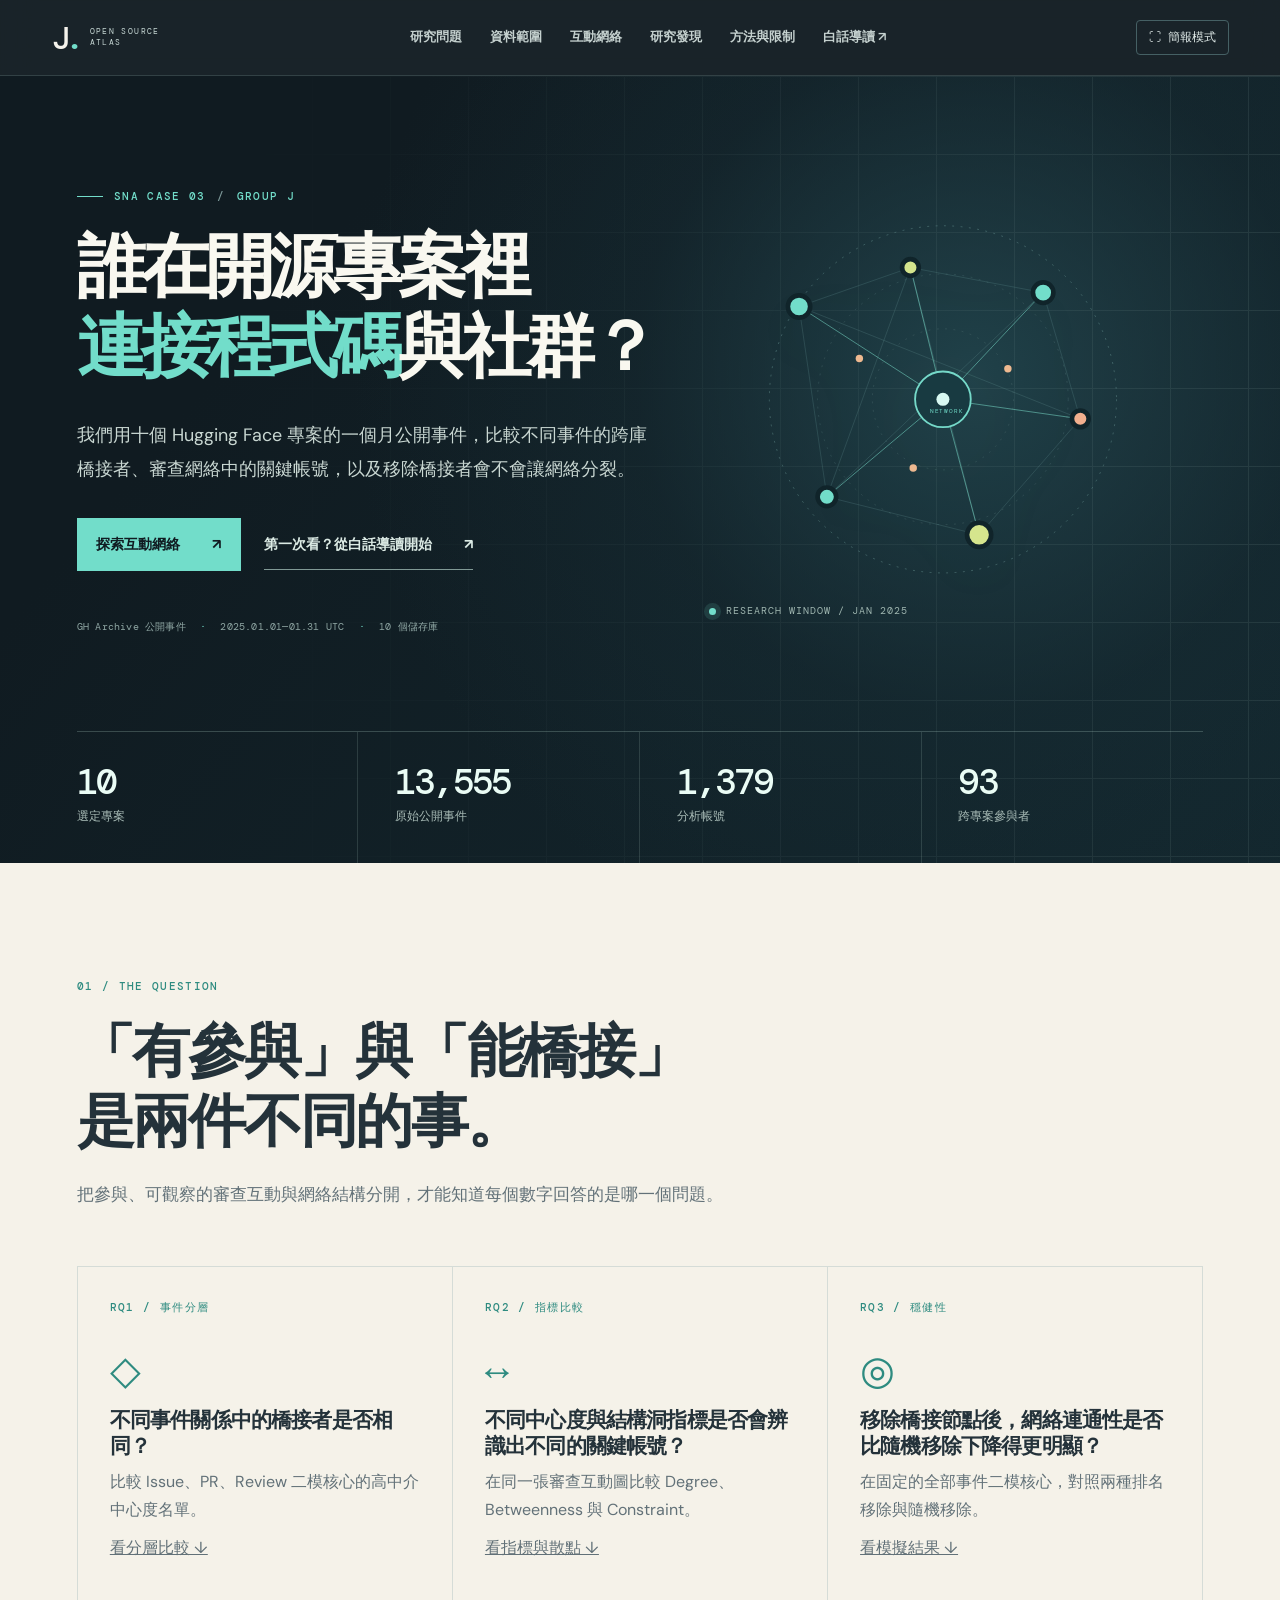
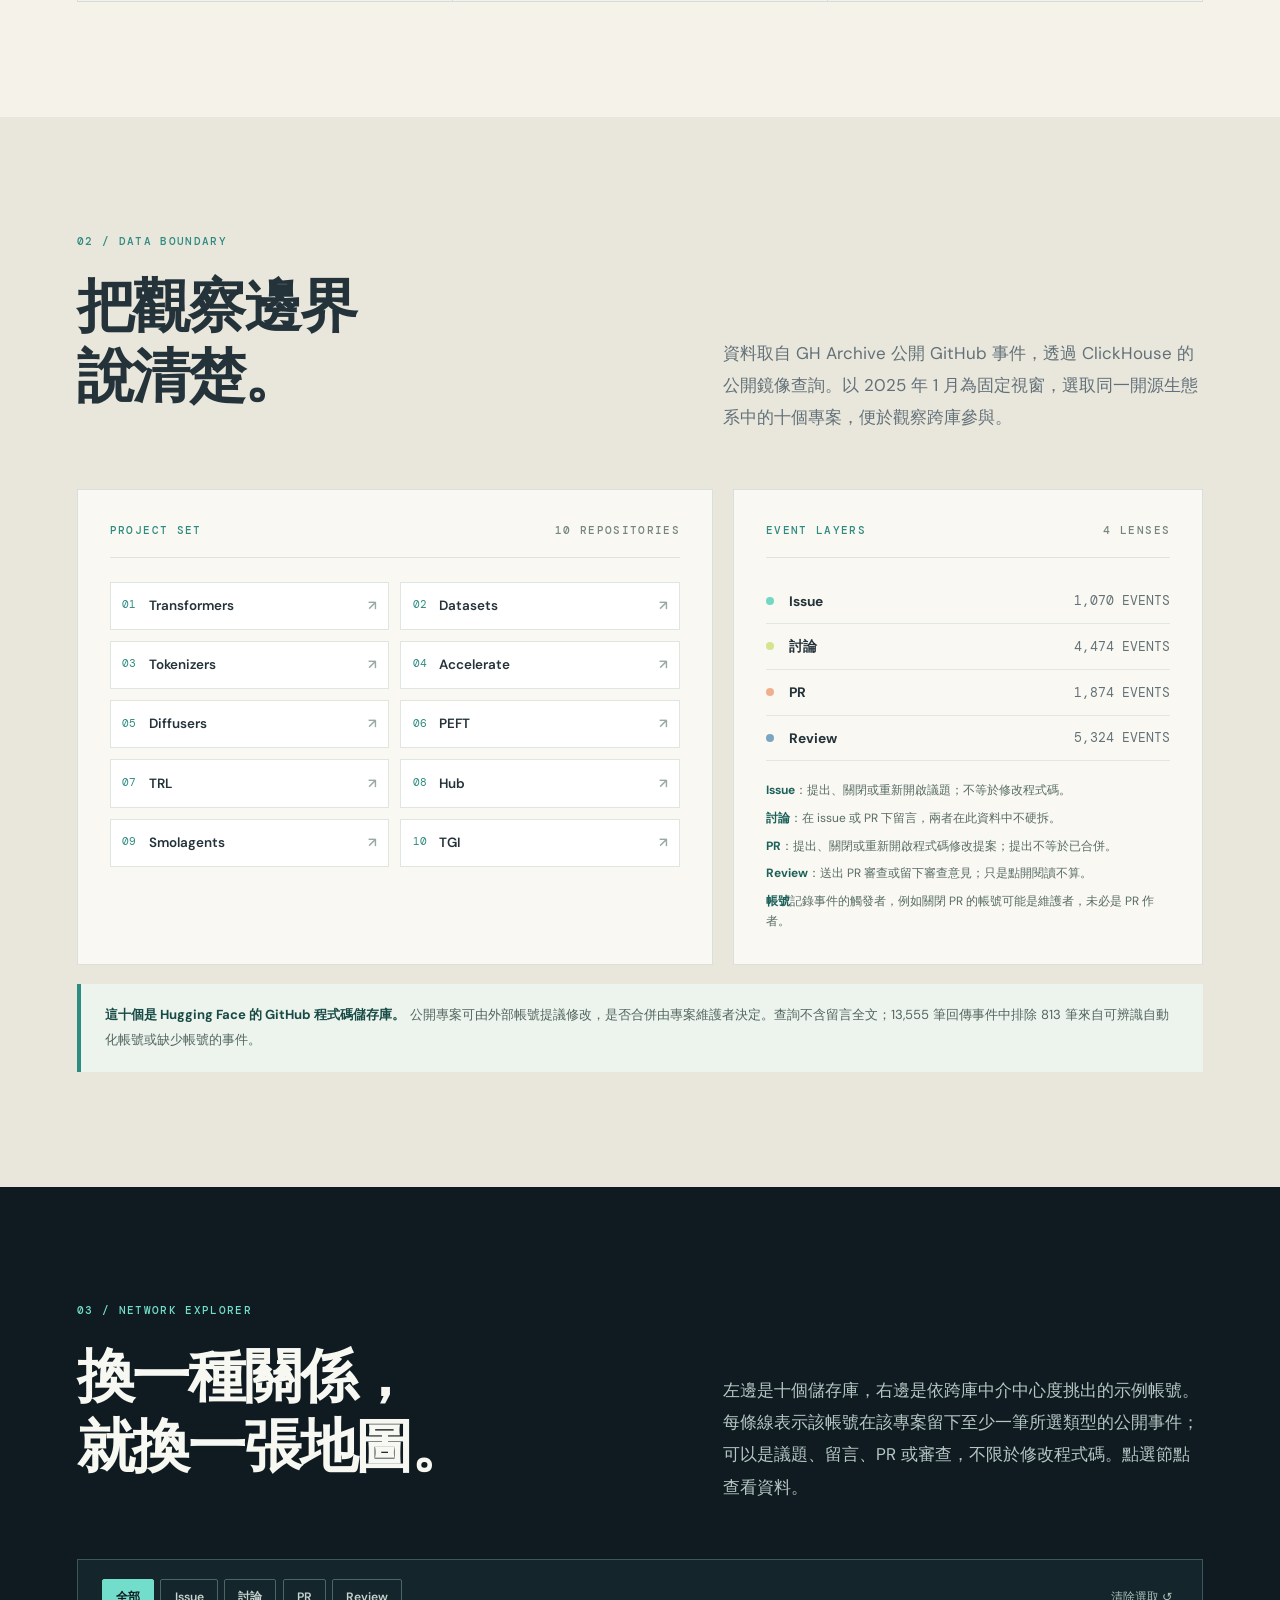
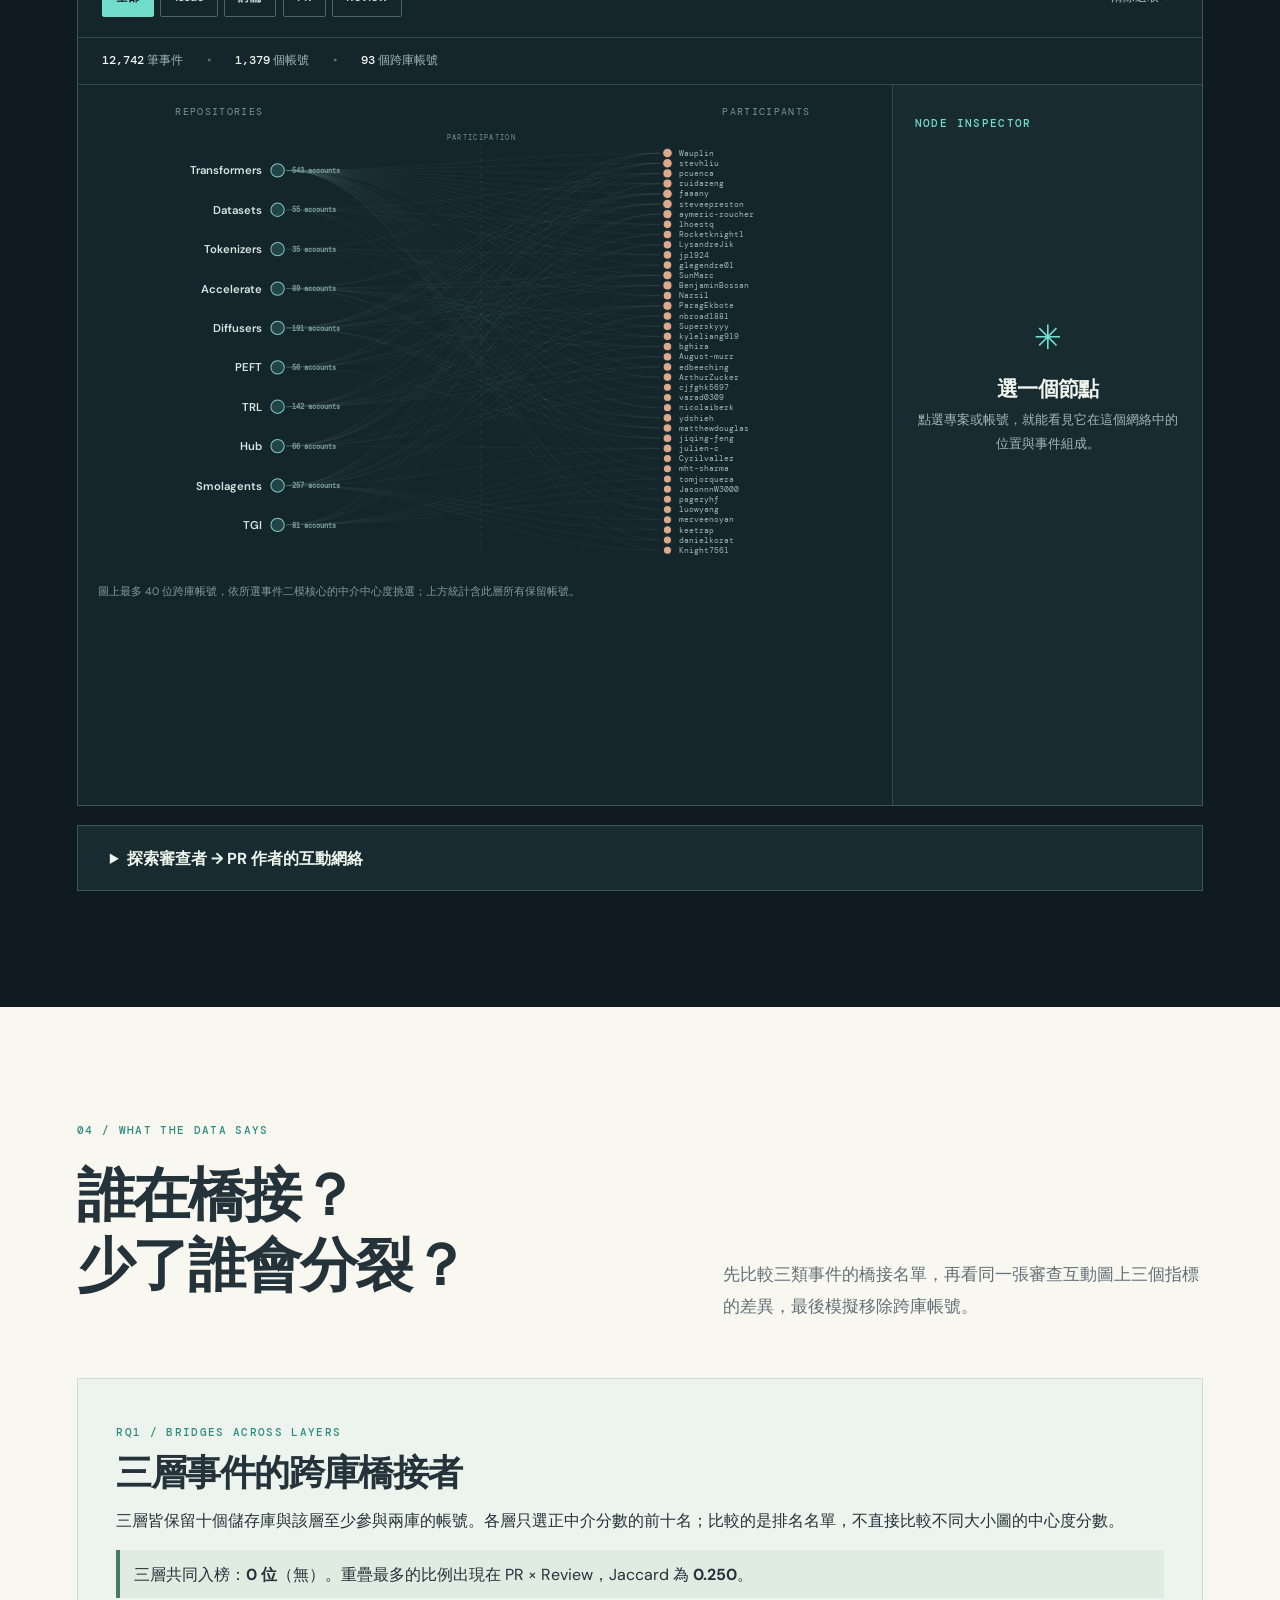
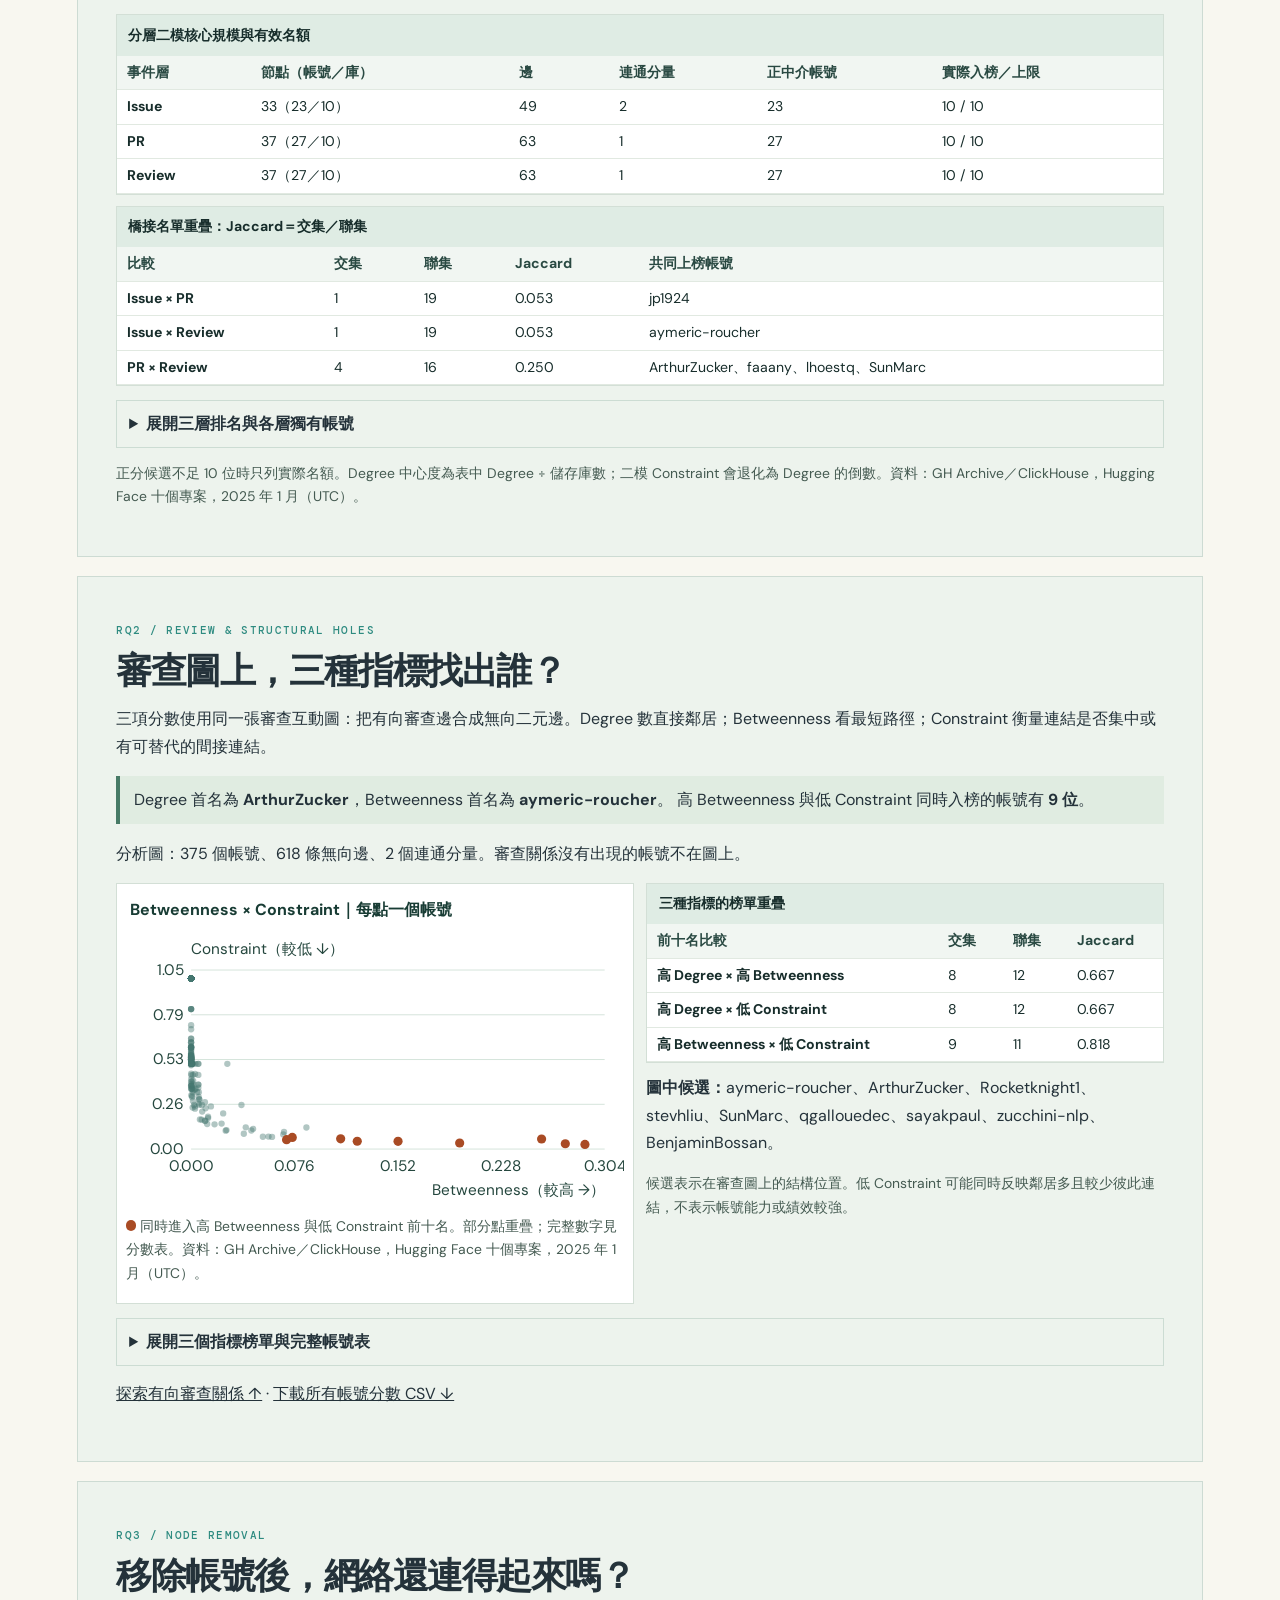
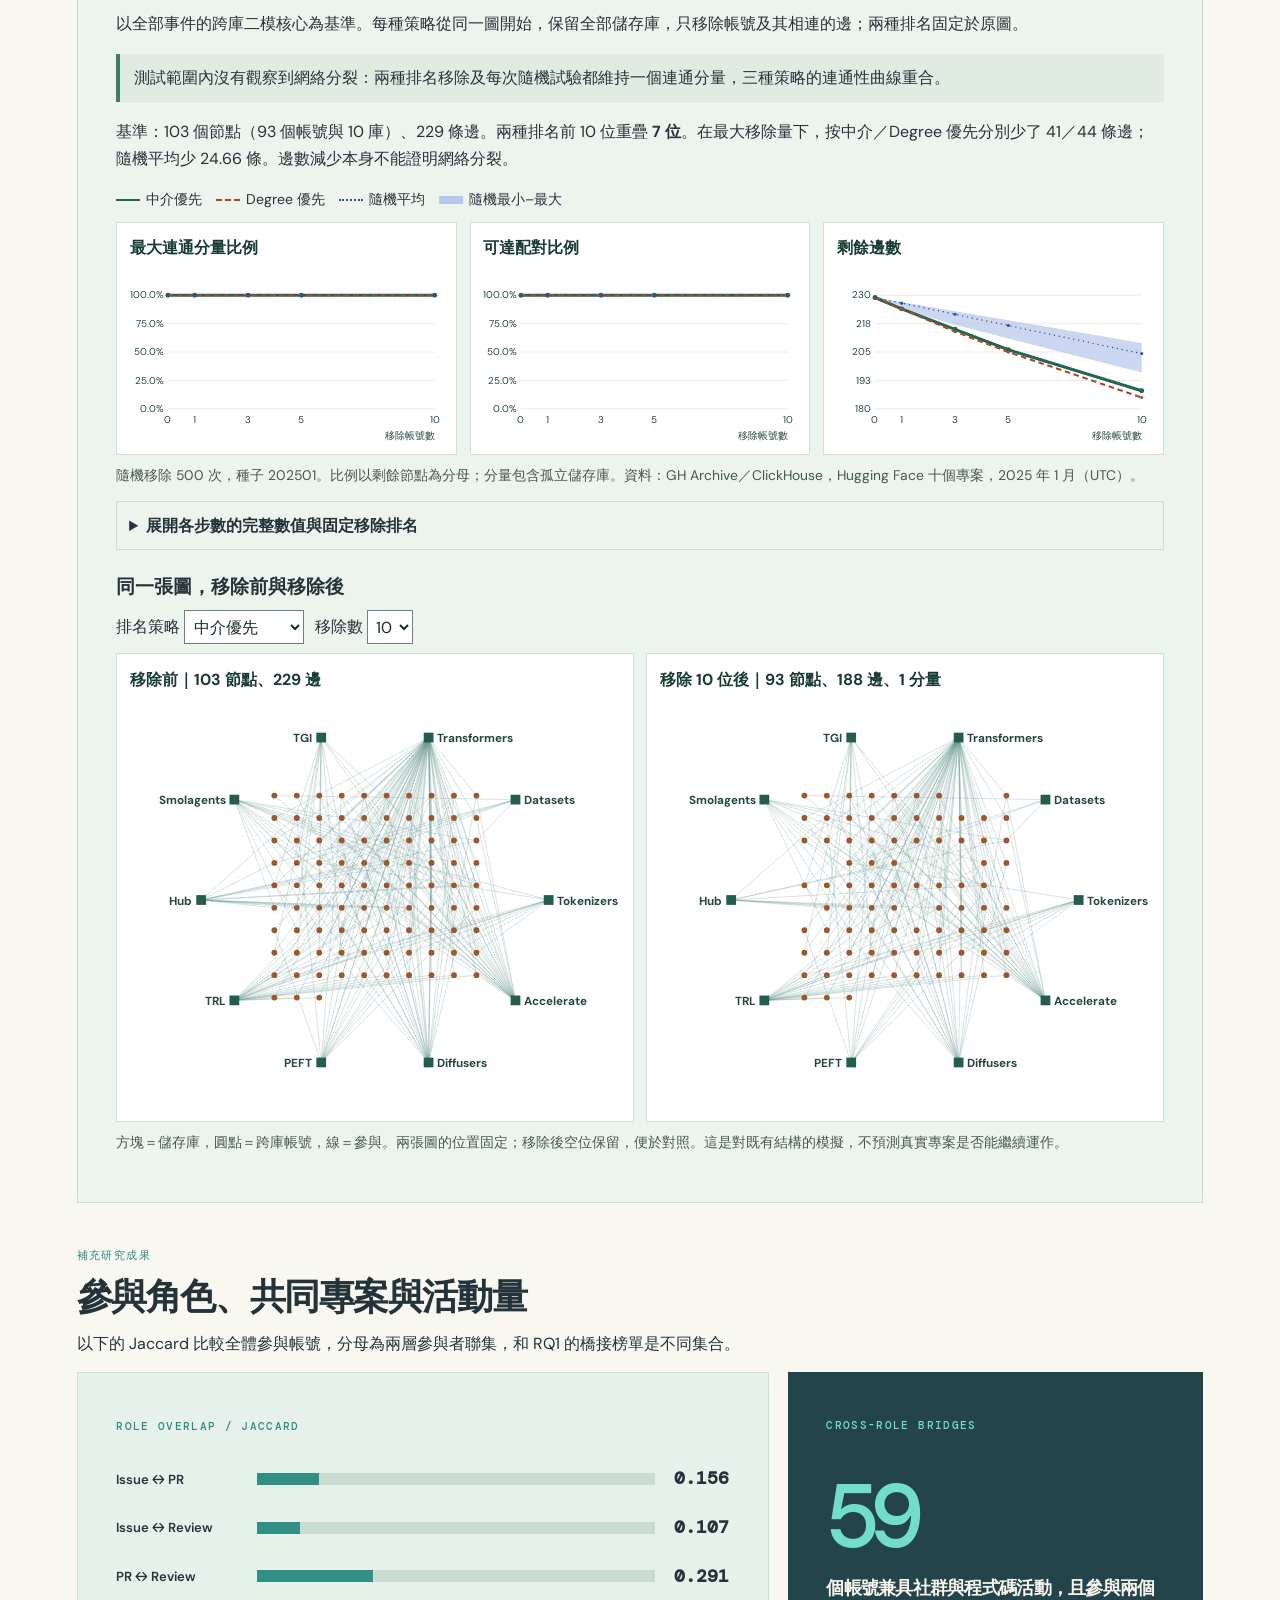
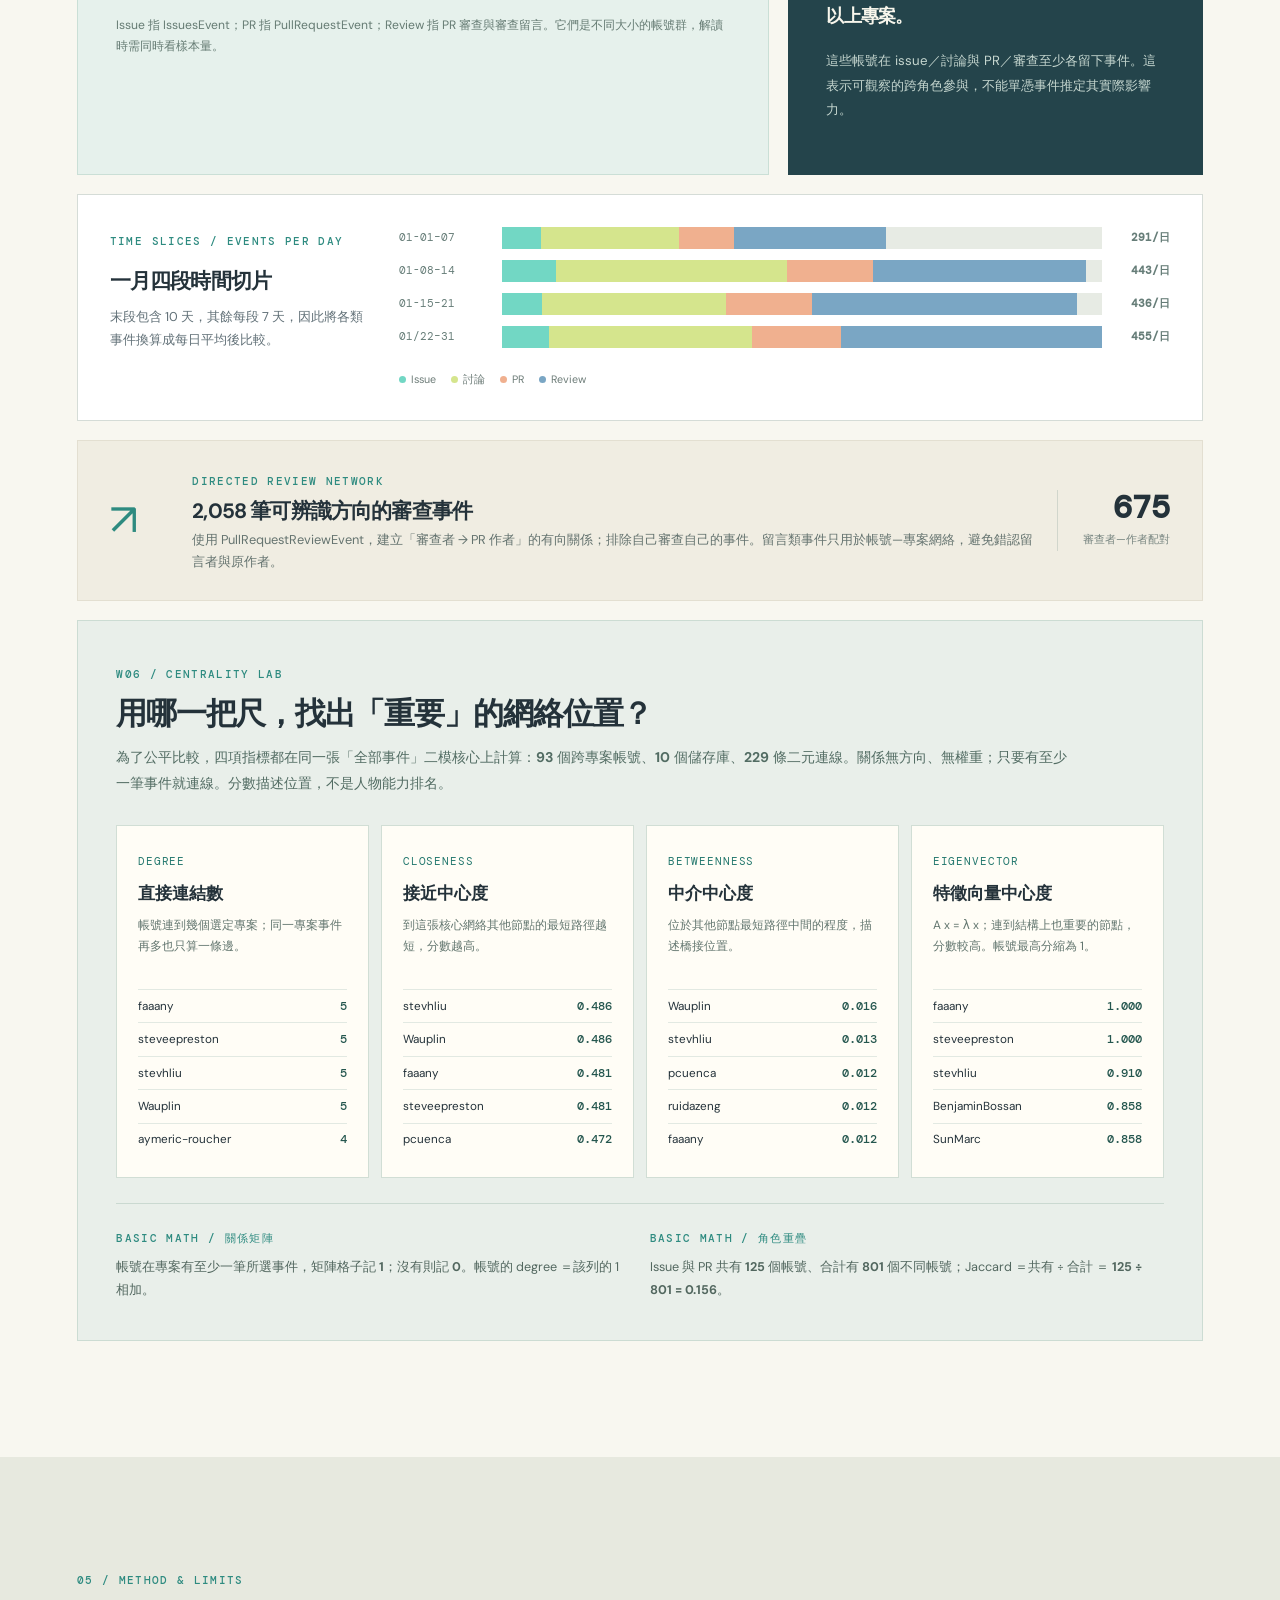
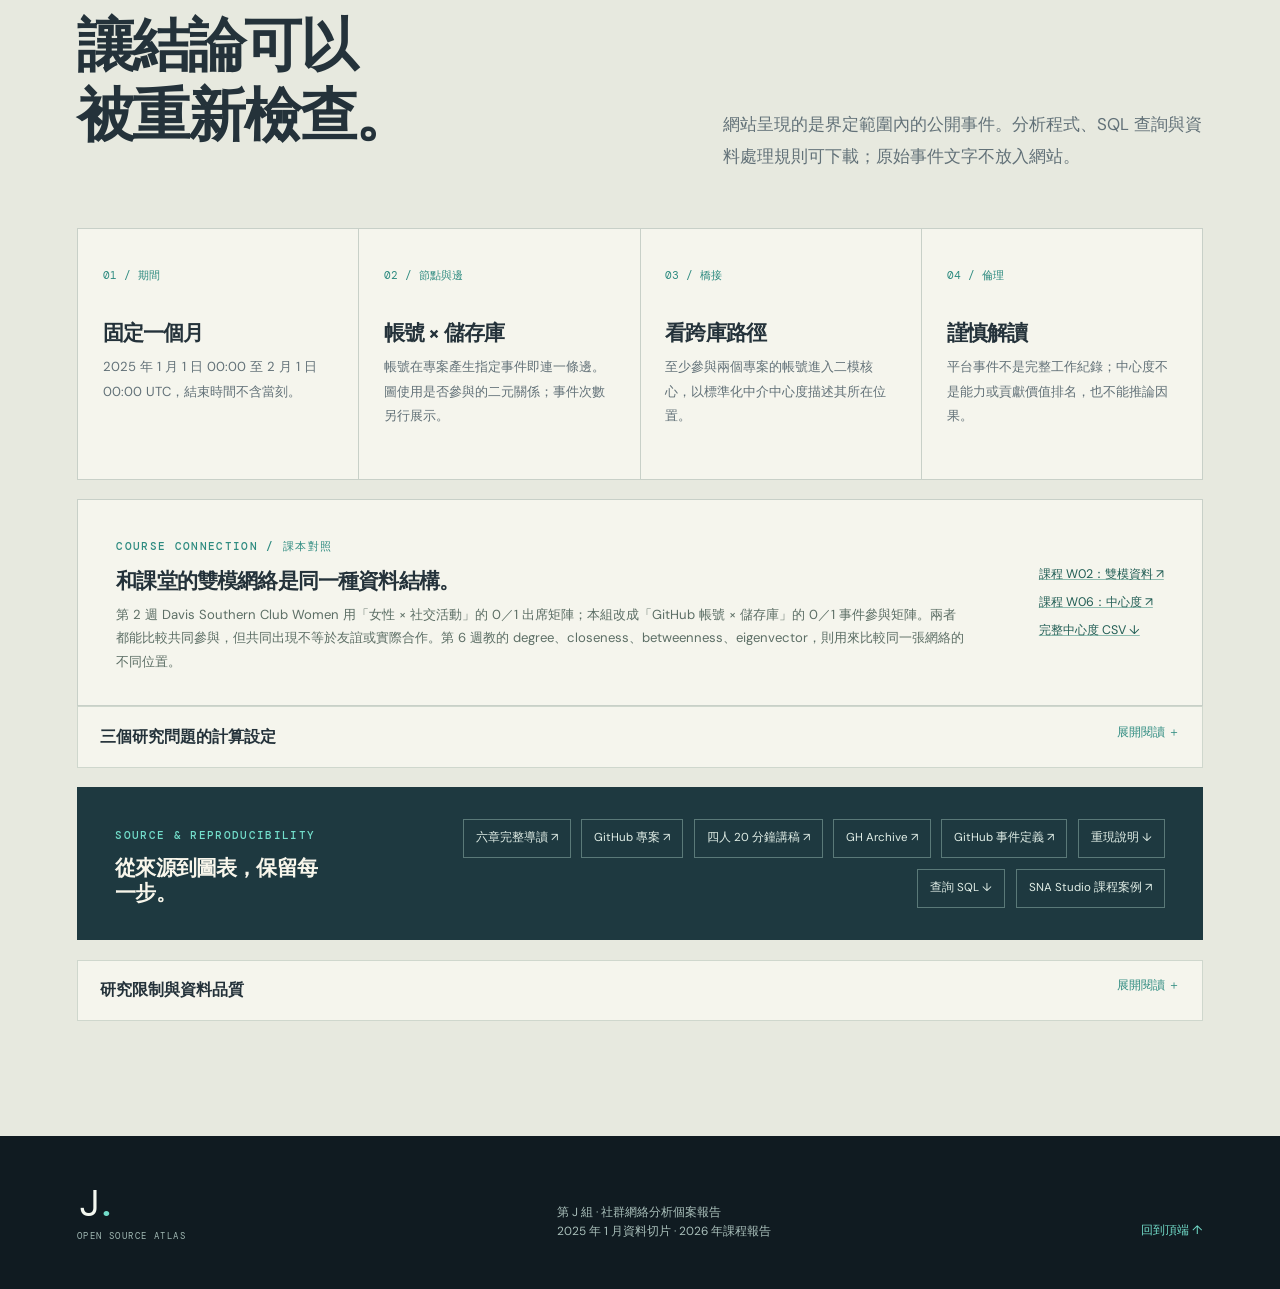
==== commit b3e3888d: "Update the four-person script and prepare the presentation site" ====
--- a/docs/index.html
+++ b/docs/index.html
@@ -260,7 +260,8 @@
           <div><span class="card-index">SOURCE & REPRODUCIBILITY</span><h3>從來源到圖表，保留每一步。</h3></div>
           <div class="source-links">
             <a href="./guide.html">六章完整導讀 ↗</a>
-            <a href="https://github.com/linyurou8821/sna-j-gharchive" target="_blank" rel="noopener noreferrer">GitHub 程式與講稿 ↗</a>
+            <a href="https://github.com/linyurou8821/sna-j-gharchive" target="_blank" rel="noopener noreferrer">GitHub 專案 ↗</a>
+            <a href="https://github.com/linyurou8821/sna-j-gharchive/blob/main/presentation/FULL_SCRIPT_20MIN.md" target="_blank" rel="noopener noreferrer">四人 20 分鐘講稿 ↗</a>
             <a href="https://www.gharchive.org/" target="_blank" rel="noopener noreferrer">GH Archive ↗</a>
             <a href="https://docs.github.com/en/rest/using-the-rest-api/github-event-types" target="_blank" rel="noopener noreferrer">GitHub 事件定義 ↗</a>
             <a href="./repro/method.md">重現說明 ↓</a>
--- a/docs/styles.css
+++ b/docs/styles.css
@@ -310,7 +310,7 @@
 .question-card a { display: block; margin-top: .55rem; }
 .graph-actor.top-bridge :is(circle,text) { fill: #d5e58d; font-weight: 700; }
 .graph-footnote a { color: #d5e58d; }
-.network-extra { max-width: 1500px; margin: 1.2rem auto 0; padding: 1.2rem clamp(1rem,3vw,2rem); border: 1px solid #39565b; color: #edf5ec; background: #182b30; }
+.network-extra { max-width: 1500px; margin: 1.2rem auto 0; padding: 1.2rem clamp(1rem,3vw,2rem); border: 1px solid #39565b; color: #edf5ec; background: #182b30; scroll-margin-top: 6rem; }
 .network-extra summary,.research-details summary { cursor: pointer; font-weight: 700; }
 .network-extra > p,.network-extra #reviewEgo > p { color: #c7dcd6; }
 .network-extra .research-table { background: #fff; color: #172d2b; }
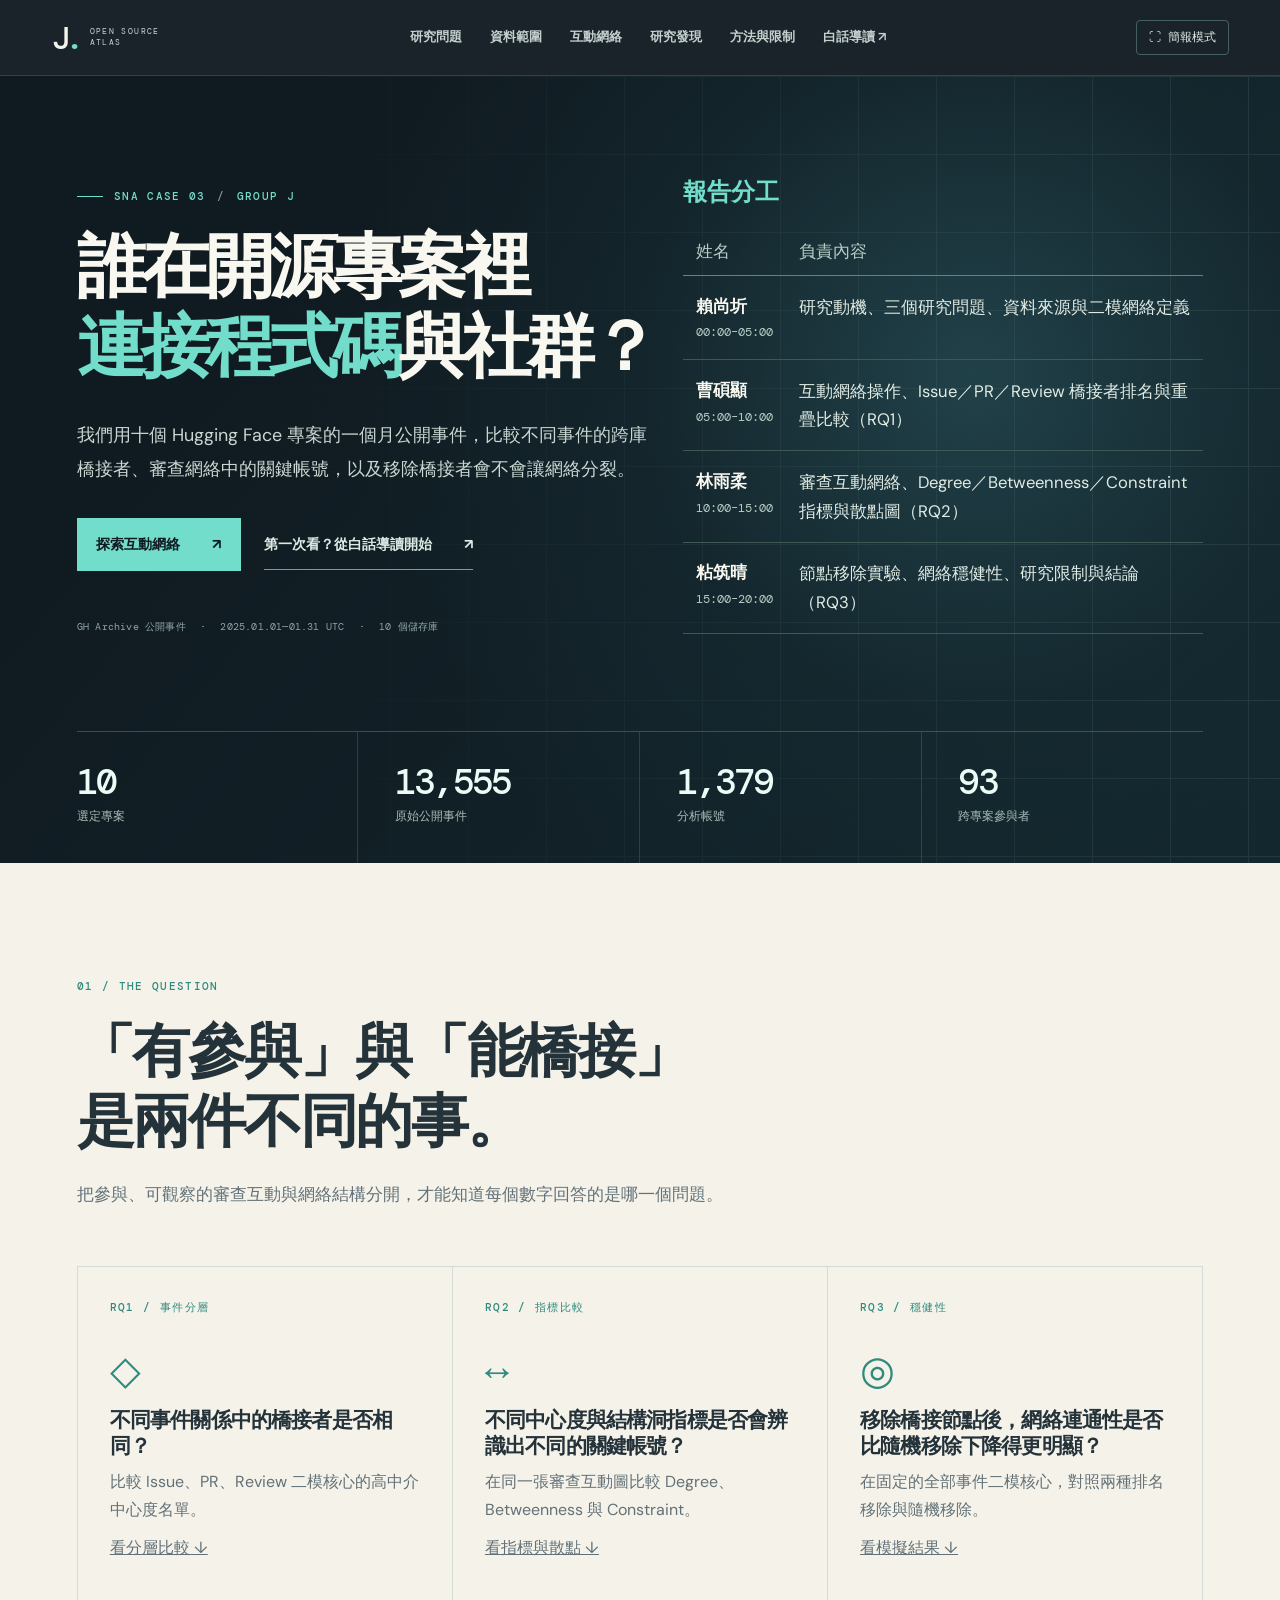
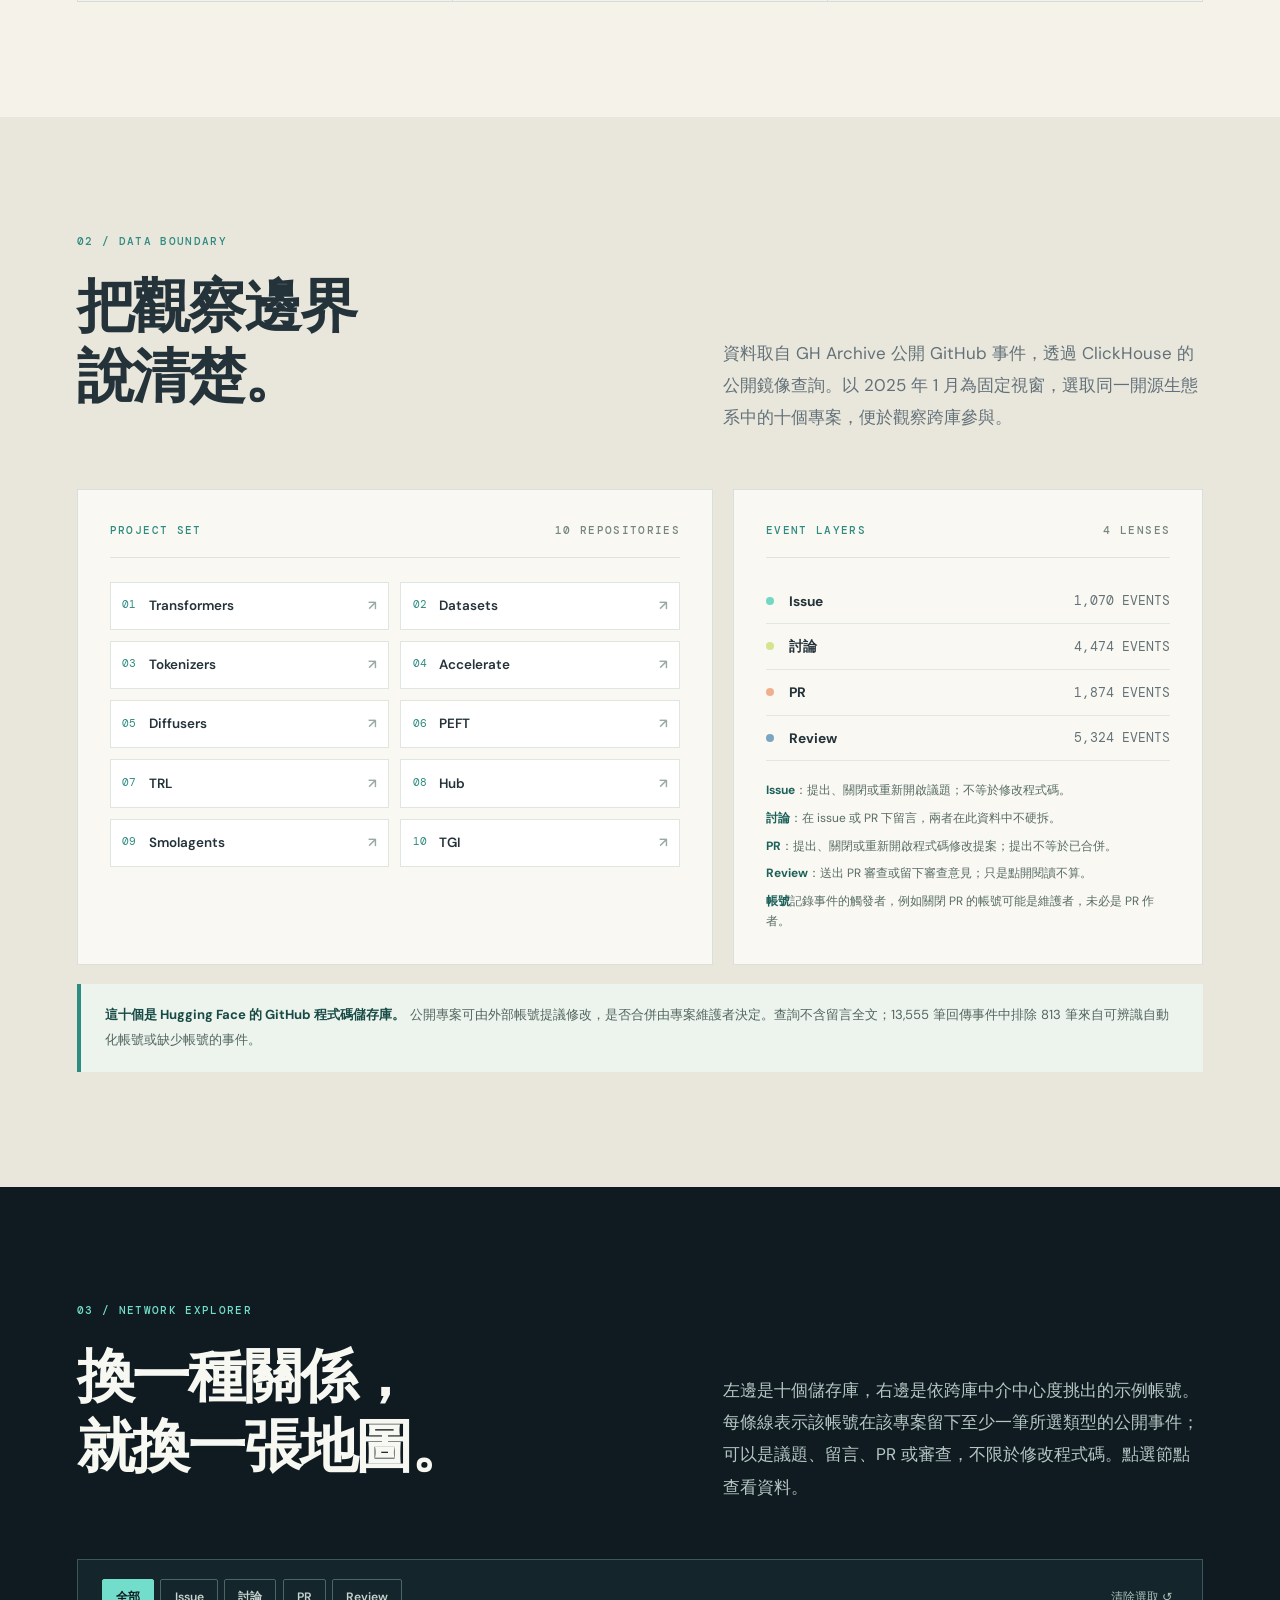
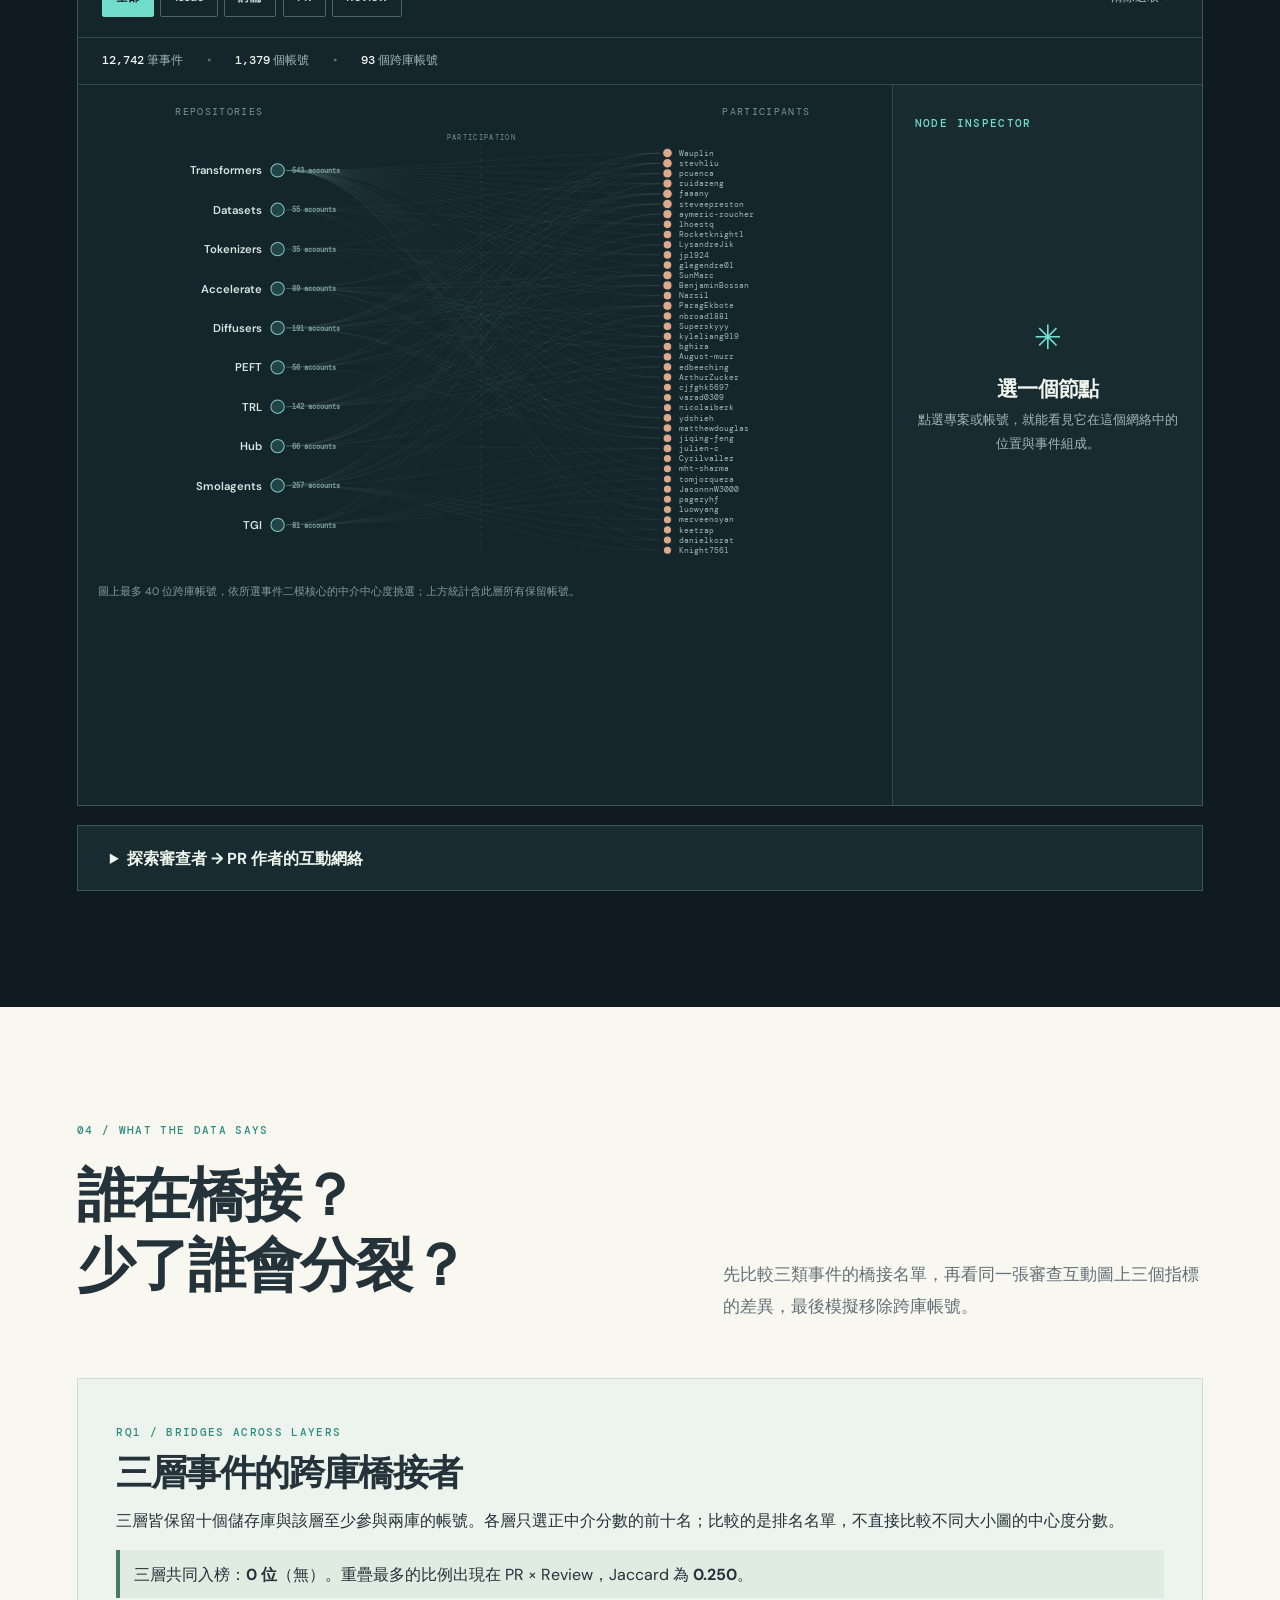
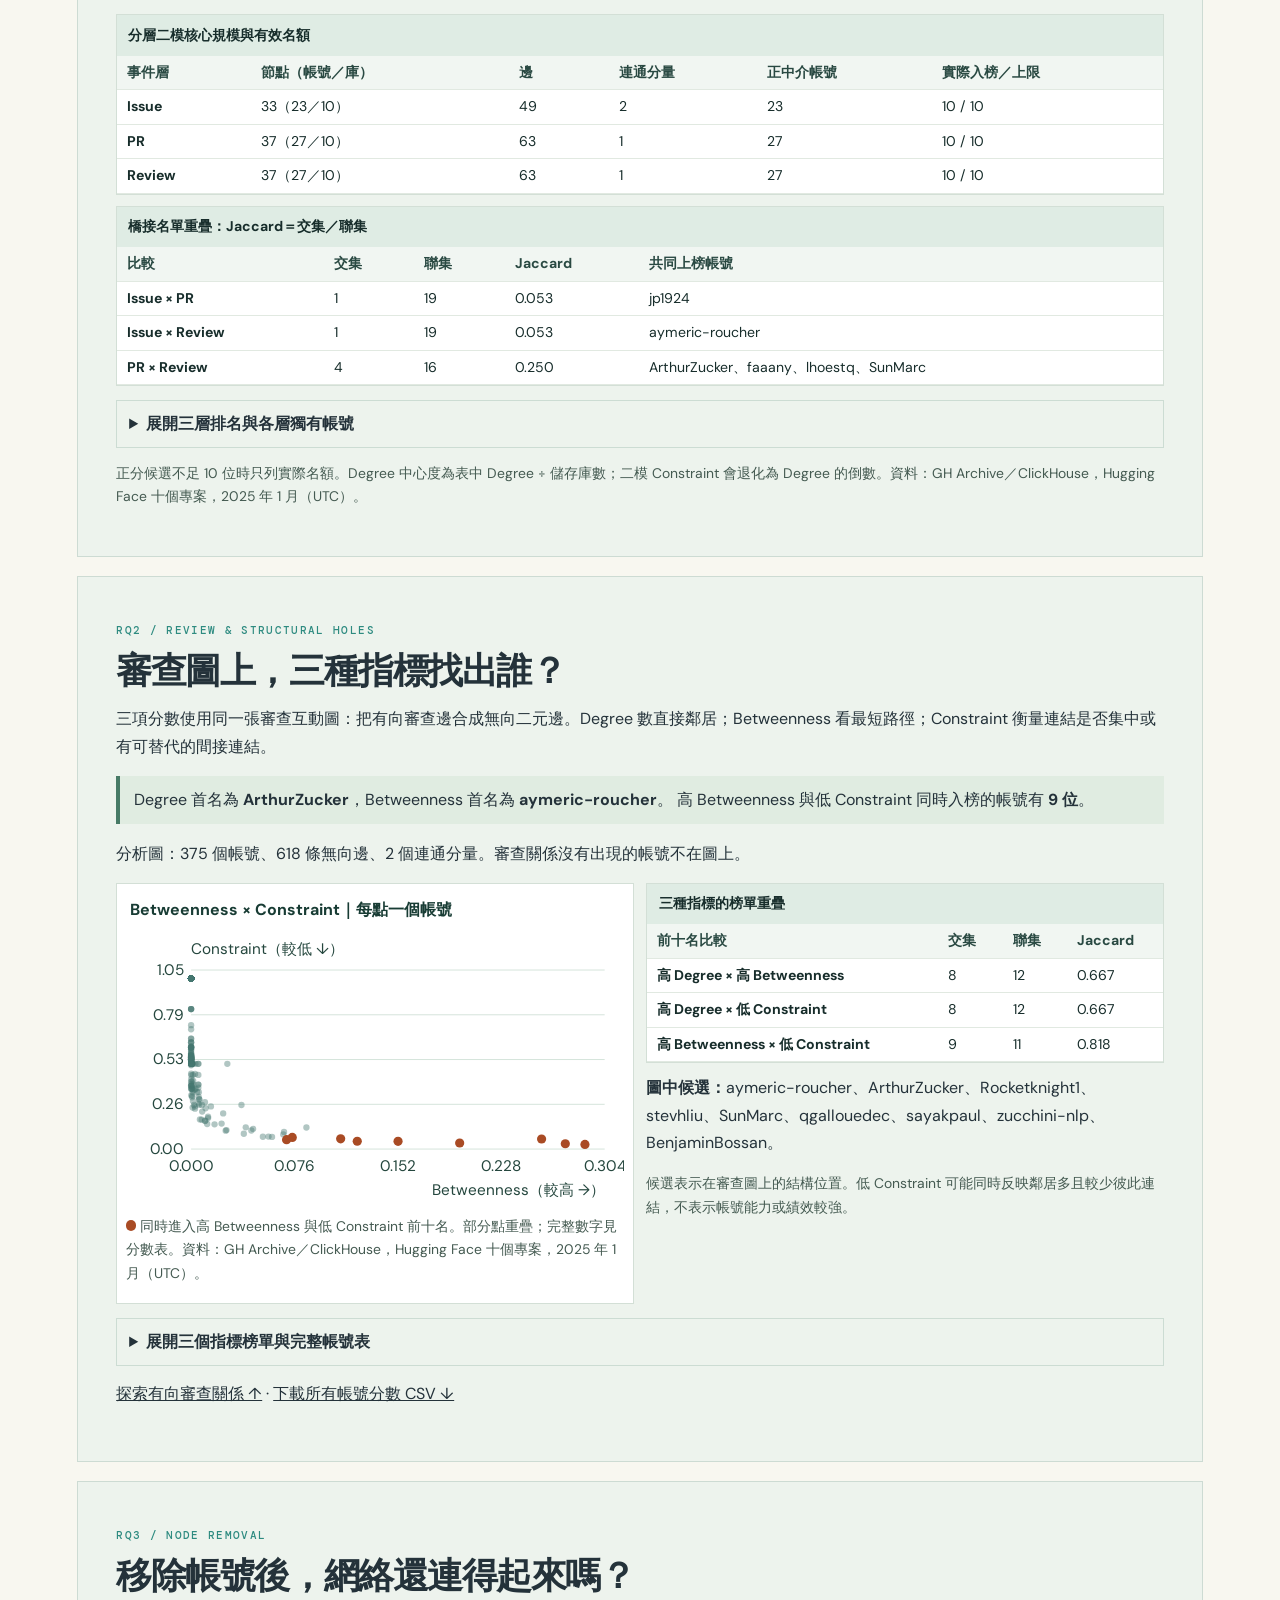
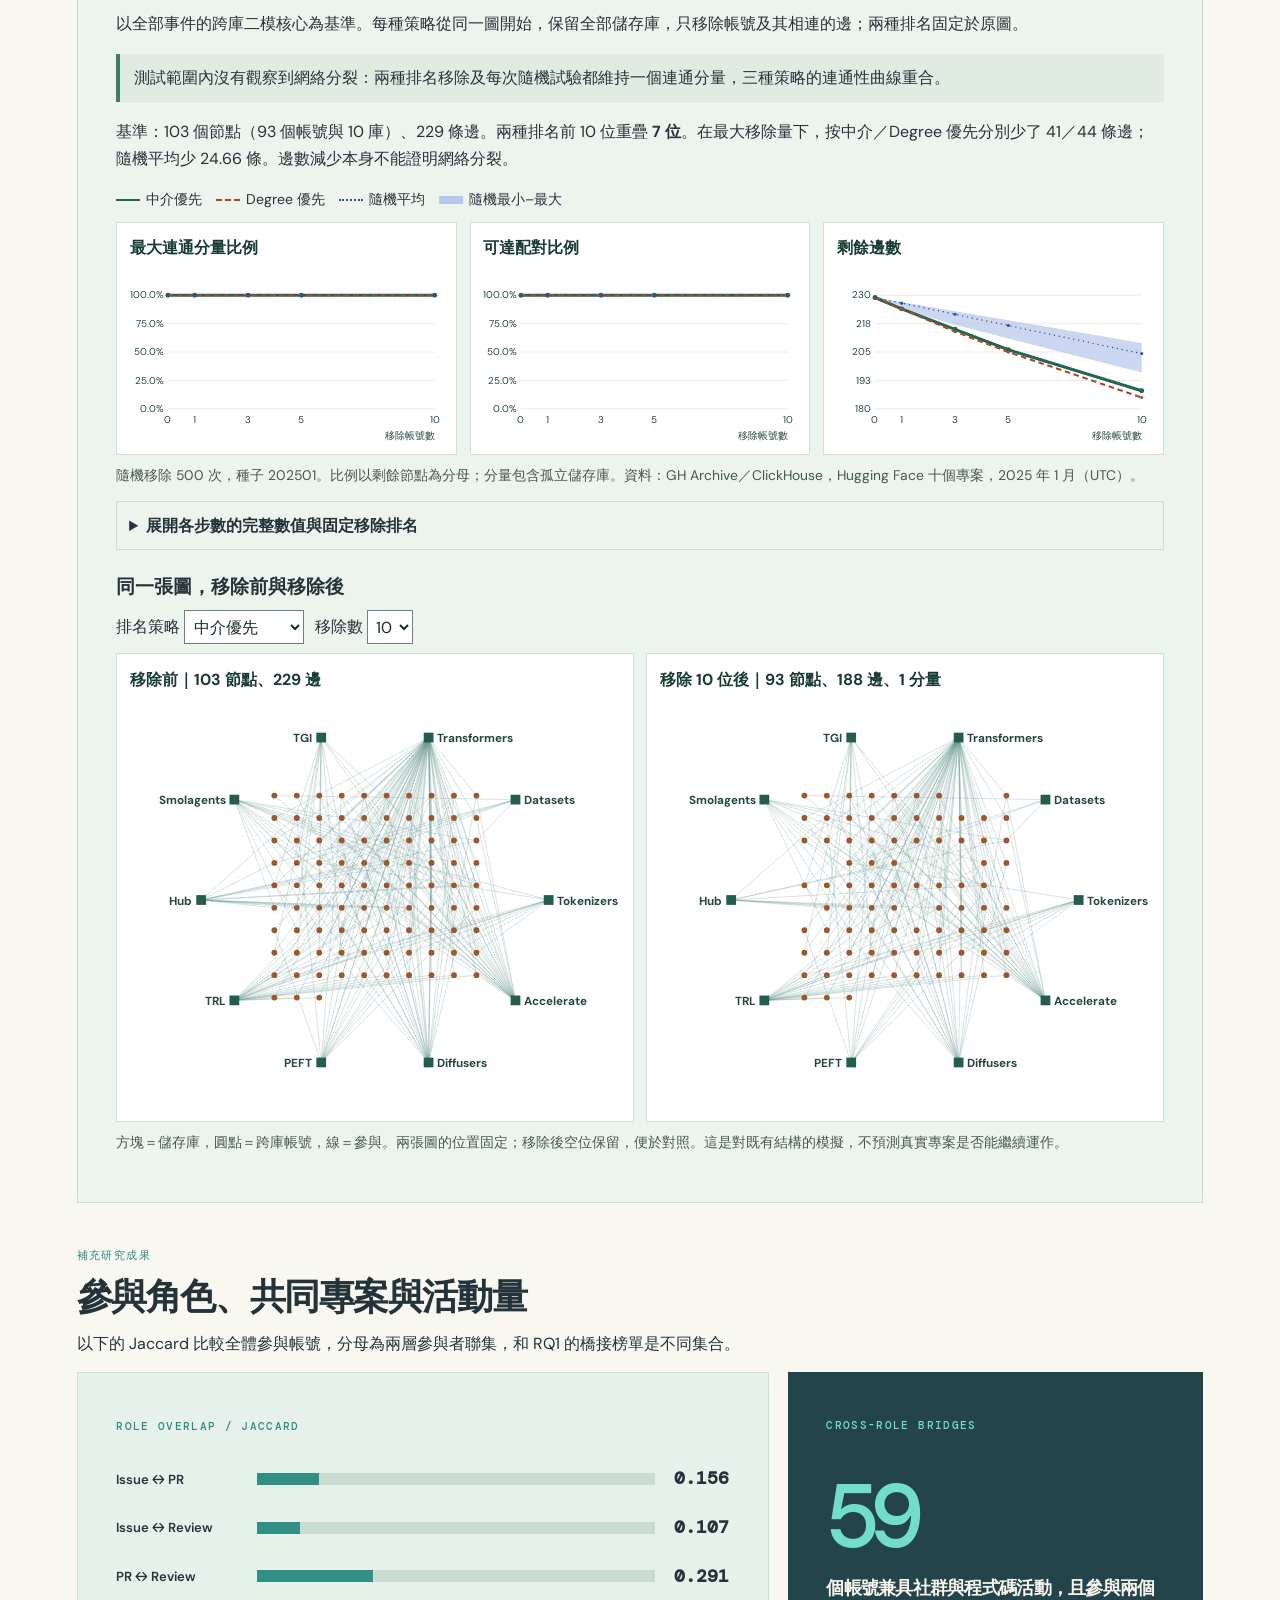
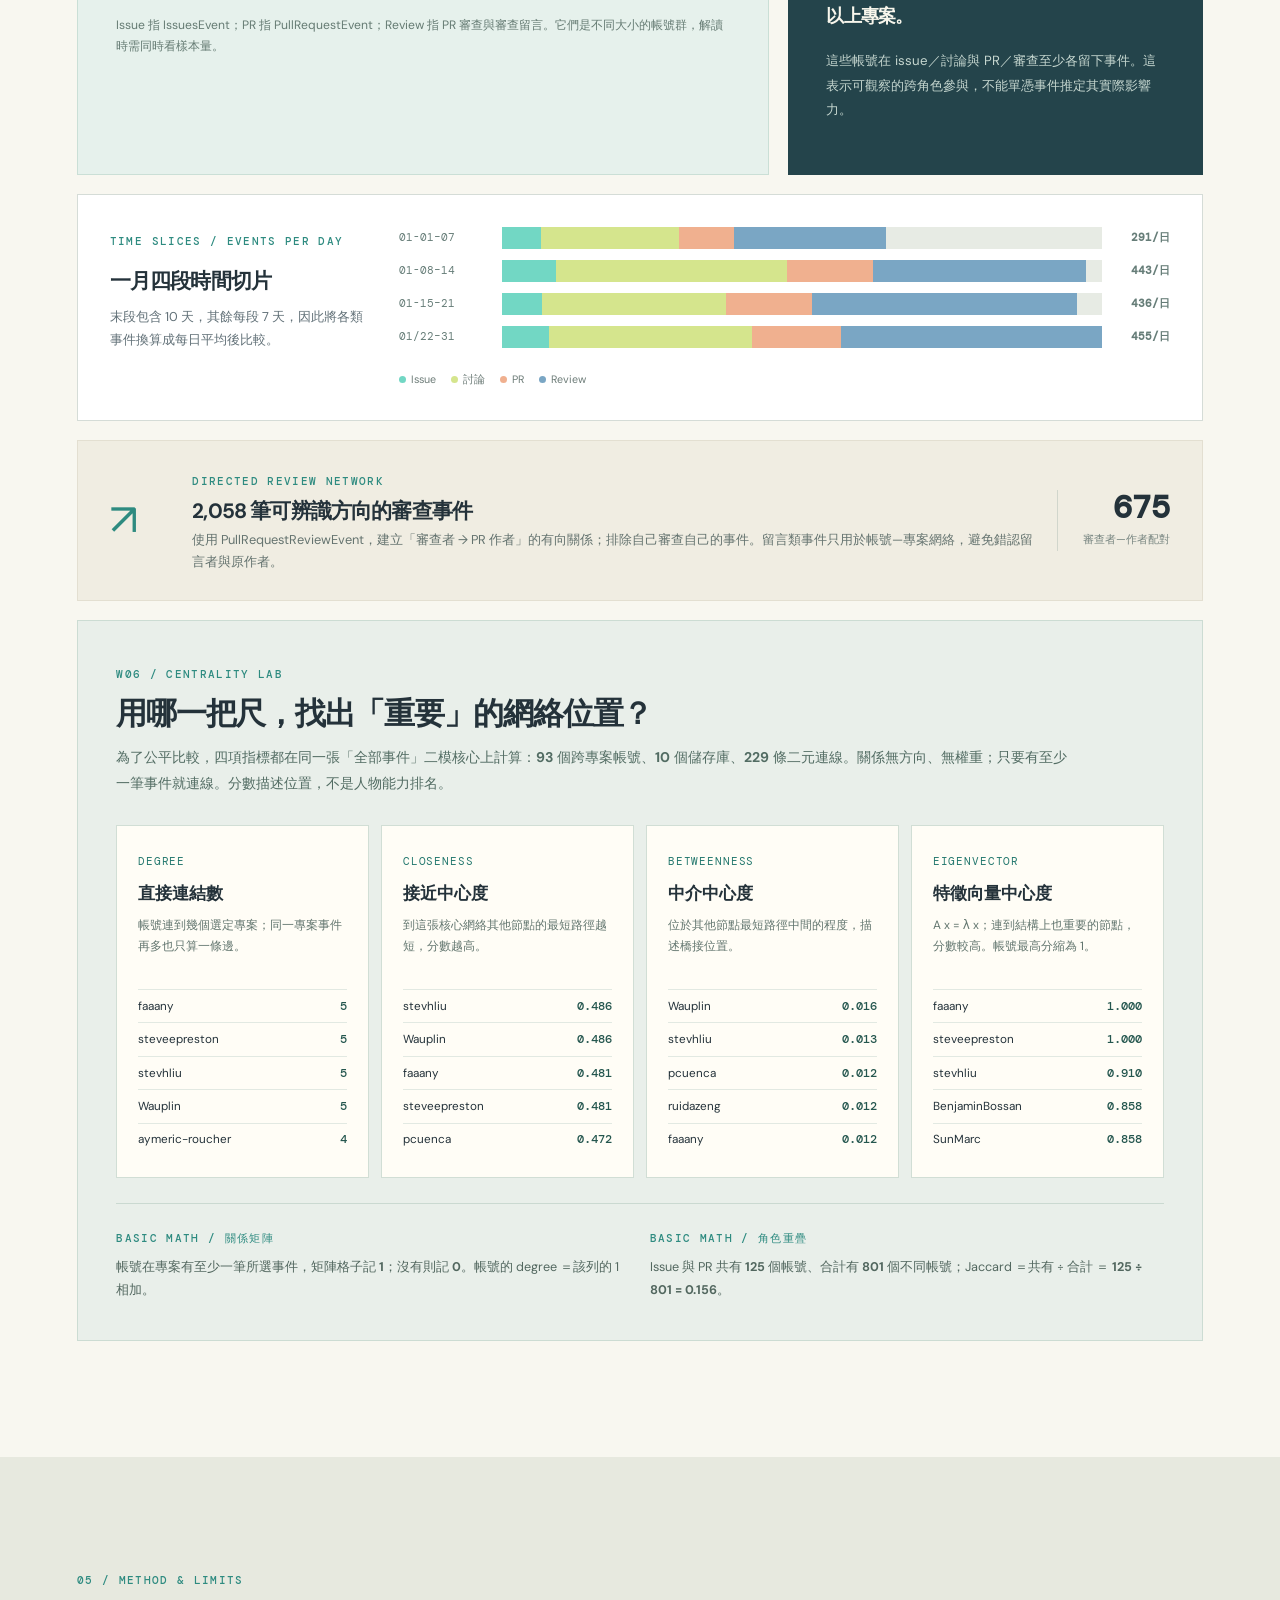
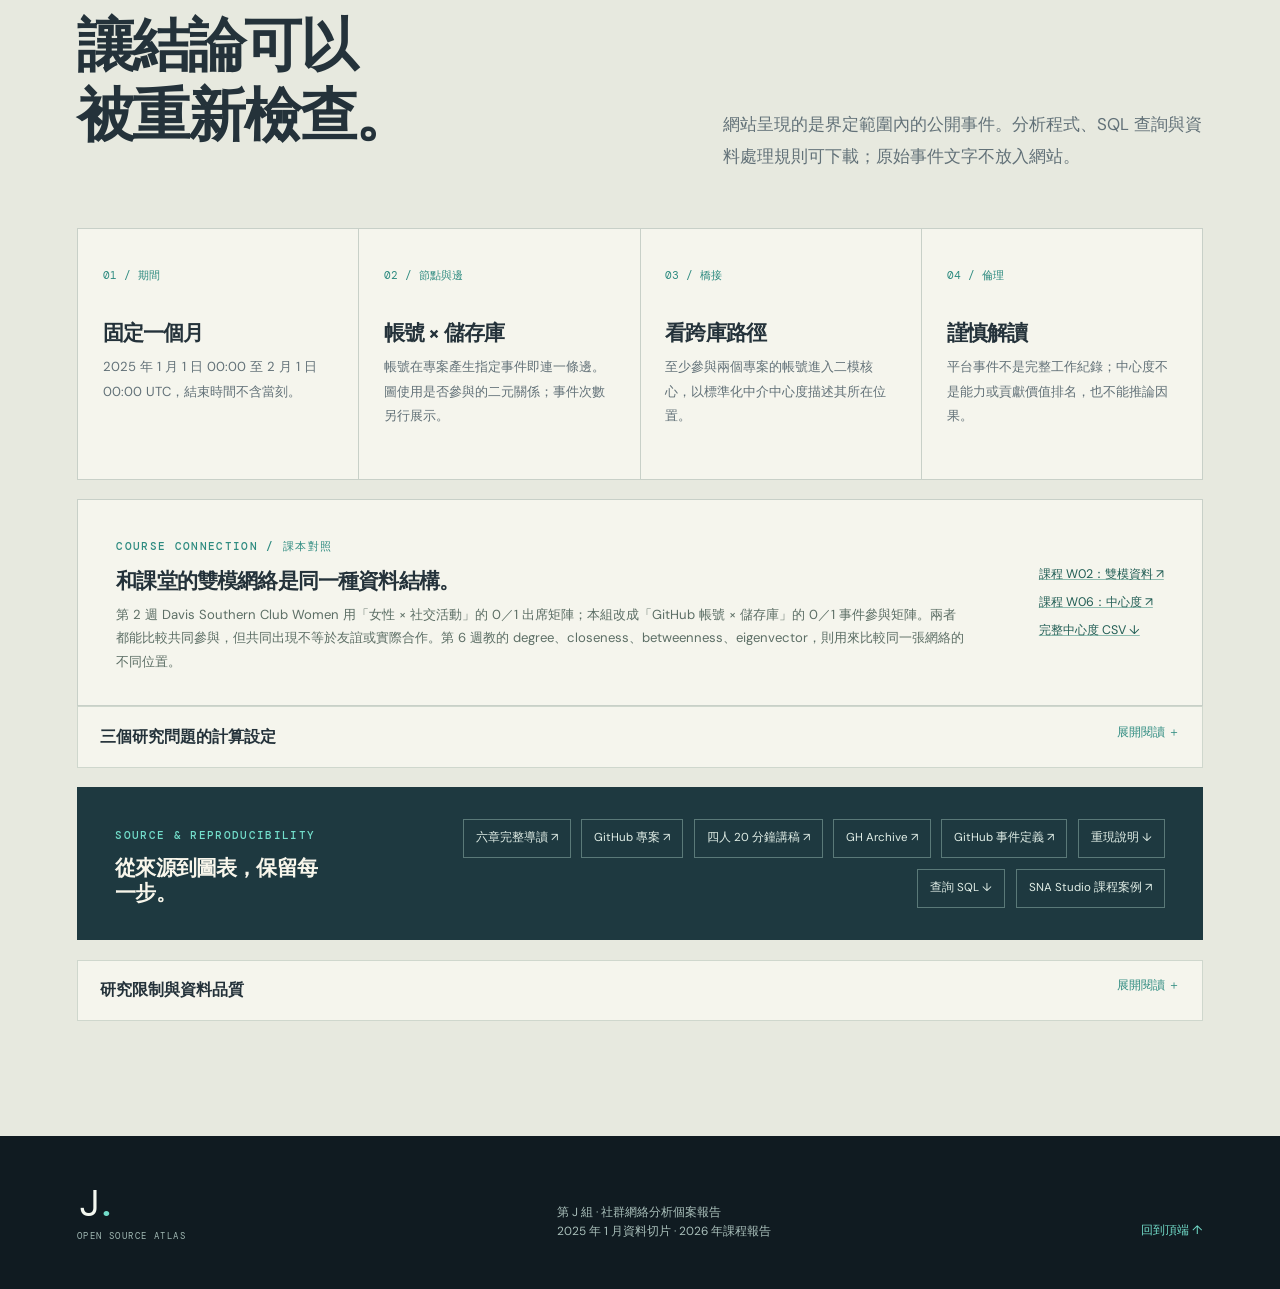
==== commit c293cc2d: "Add named presentation assignments to the report homepage" ====
--- a/docs/index.html
+++ b/docs/index.html
@@ -41,27 +41,17 @@
             </div>
             <p class="hero-meta">GH Archive 公開事件 <span>·</span> 2025.01.01—01.31 UTC <span>·</span> 10 個儲存庫</p>
           </div>
-          <div class="hero-art" aria-hidden="true">
-            <svg viewBox="0 0 560 520" fill="none" class="orbit-art">
-              <circle cx="280" cy="260" r="187" class="orbit-line" />
-              <circle cx="280" cy="260" r="135" class="orbit-line faint" />
-              <circle cx="280" cy="260" r="76" class="orbit-line faint" />
-              <path d="M125 160 L245 118 L388 145 L428 281 L319 406 L155 365 L125 160 M245 118 L319 406 M125 160 L428 281 M388 145 L155 365 M155 365 L245 118" class="orbit-edges" />
-              <path d="M125 160 L280 260 L428 281 M245 118 L280 260 L319 406 M388 145 L280 260 L155 365" class="orbit-edges bright" />
-              <circle cx="280" cy="260" r="30" class="orbit-core" />
-              <circle cx="125" cy="160" r="12" class="orbit-node teal" />
-              <circle cx="245" cy="118" r="9" class="orbit-node lime" />
-              <circle cx="388" cy="145" r="11" class="orbit-node teal" />
-              <circle cx="428" cy="281" r="9" class="orbit-node coral" />
-              <circle cx="319" cy="406" r="13" class="orbit-node lime" />
-              <circle cx="155" cy="365" r="10" class="orbit-node teal" />
-              <circle cx="280" cy="260" r="7" fill="#d8f9f2" />
-              <circle cx="190" cy="216" r="4" fill="#eeb990" />
-              <circle cx="350" cy="227" r="4" fill="#eeb990" />
-              <circle cx="248" cy="334" r="4" fill="#eeb990" />
-              <text x="284" y="275" text-anchor="middle" class="art-caption">NETWORK</text>
-            </svg>
-            <div class="hero-art-note"><span class="pulse"></span> RESEARCH WINDOW / JAN 2025</div>
+          <div class="team-roster">
+            <table>
+              <caption>報告分工</caption>
+              <thead><tr><th scope="col">姓名</th><th scope="col">負責內容</th></tr></thead>
+              <tbody>
+                <tr><th scope="row">賴尚圻<span>00:00–05:00</span></th><td>研究動機、三個研究問題、資料來源與二模網絡定義</td></tr>
+                <tr><th scope="row">曹碩顯<span>05:00–10:00</span></th><td>互動網絡操作、Issue／PR／Review 橋接者排名與重疊比較（RQ1）</td></tr>
+                <tr><th scope="row">林雨柔<span>10:00–15:00</span></th><td>審查互動網絡、Degree／Betweenness／Constraint 指標與散點圖（RQ2）</td></tr>
+                <tr><th scope="row">粘筑晴<span>15:00–20:00</span></th><td>節點移除實驗、網絡穩健性、研究限制與結論（RQ3）</td></tr>
+              </tbody>
+            </table>
           </div>
         </div>
         <div class="hero-stats" aria-label="研究資料摘要">
--- a/docs/styles.css
+++ b/docs/styles.css
@@ -66,6 +66,14 @@
 .hero-meta { font-family: var(--mono); font-size: .63rem; letter-spacing: .02em; color: #8fa6a3; margin: 3rem 0 0; }
 .hero-meta span { margin: 0 .5rem; color: var(--teal); }
 .hero-art { position: relative; max-width: 610px; width: 100%; margin: auto; }
+.team-roster { min-width: 0; position: relative; padding-block: 2rem; }
+.team-roster table { width: 100%; border-collapse: collapse; text-align: left; font-size: clamp(.95rem,1.3vw,1.1rem); }
+.team-roster caption { text-align: left; color: var(--teal); font-size: 1.5rem; font-weight: 600; margin-bottom: 1rem; }
+.team-roster thead th { color: #b7cdc5; font-weight: 500; padding: .65rem .8rem; border-bottom: 1px solid #66827c; }
+.team-roster tbody th,.team-roster td { padding: 1.05rem .8rem; border-bottom: 1px solid #3d5855; vertical-align: top; }
+.team-roster tbody th { white-space: nowrap; font-weight: 600; }
+.team-roster tbody th span { display: block; color: #b7cdc5; font-size: .75rem; font-weight: 400; font-family: var(--mono); margin-top: .25rem; }
+.team-roster td { color: #e0ebe4; line-height: 1.7; overflow-wrap: anywhere; }
 .orbit-art { width: 100%; height: auto; overflow: visible; filter: drop-shadow(0 20px 50px rgba(79,217,196,.06)); }
 .orbit-line { stroke: #5b8283; stroke-width: 1; stroke-dasharray: 2 7; opacity: .65; }
 .orbit-line.faint { opacity: .32; }
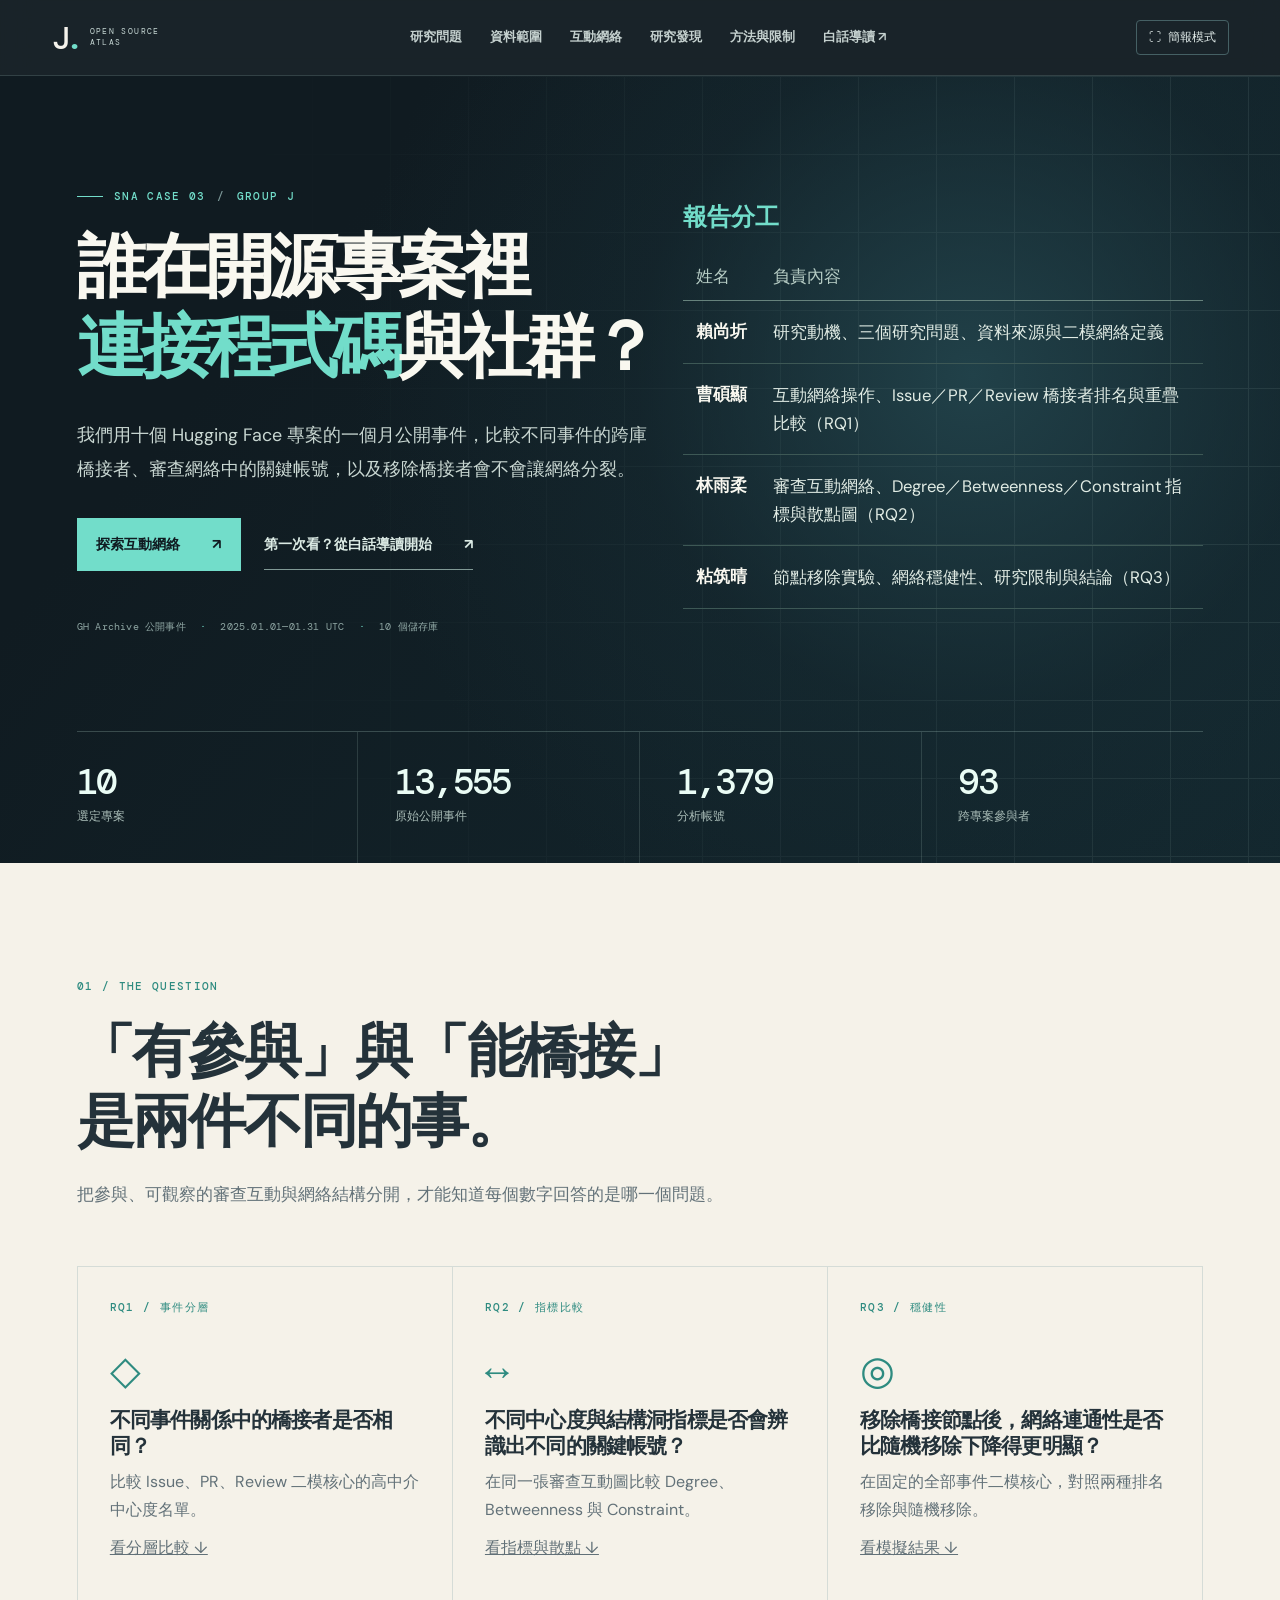
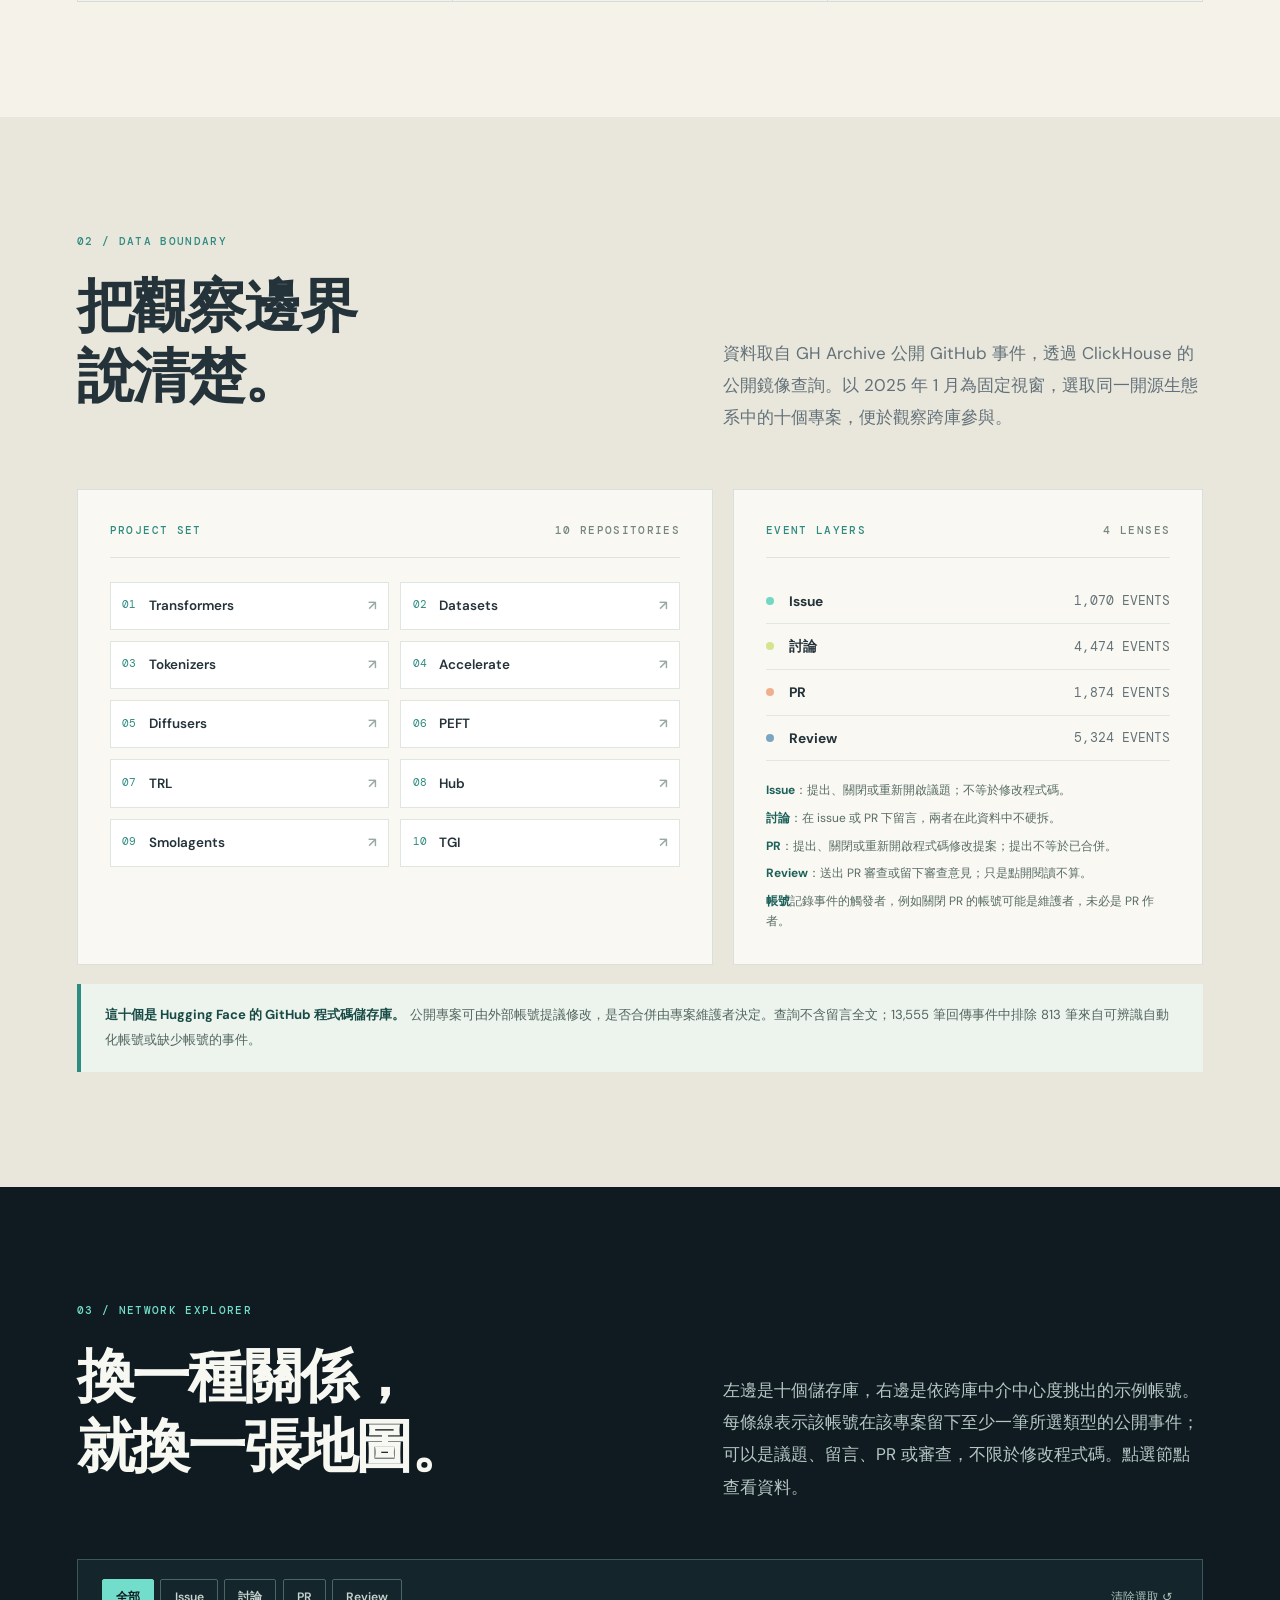
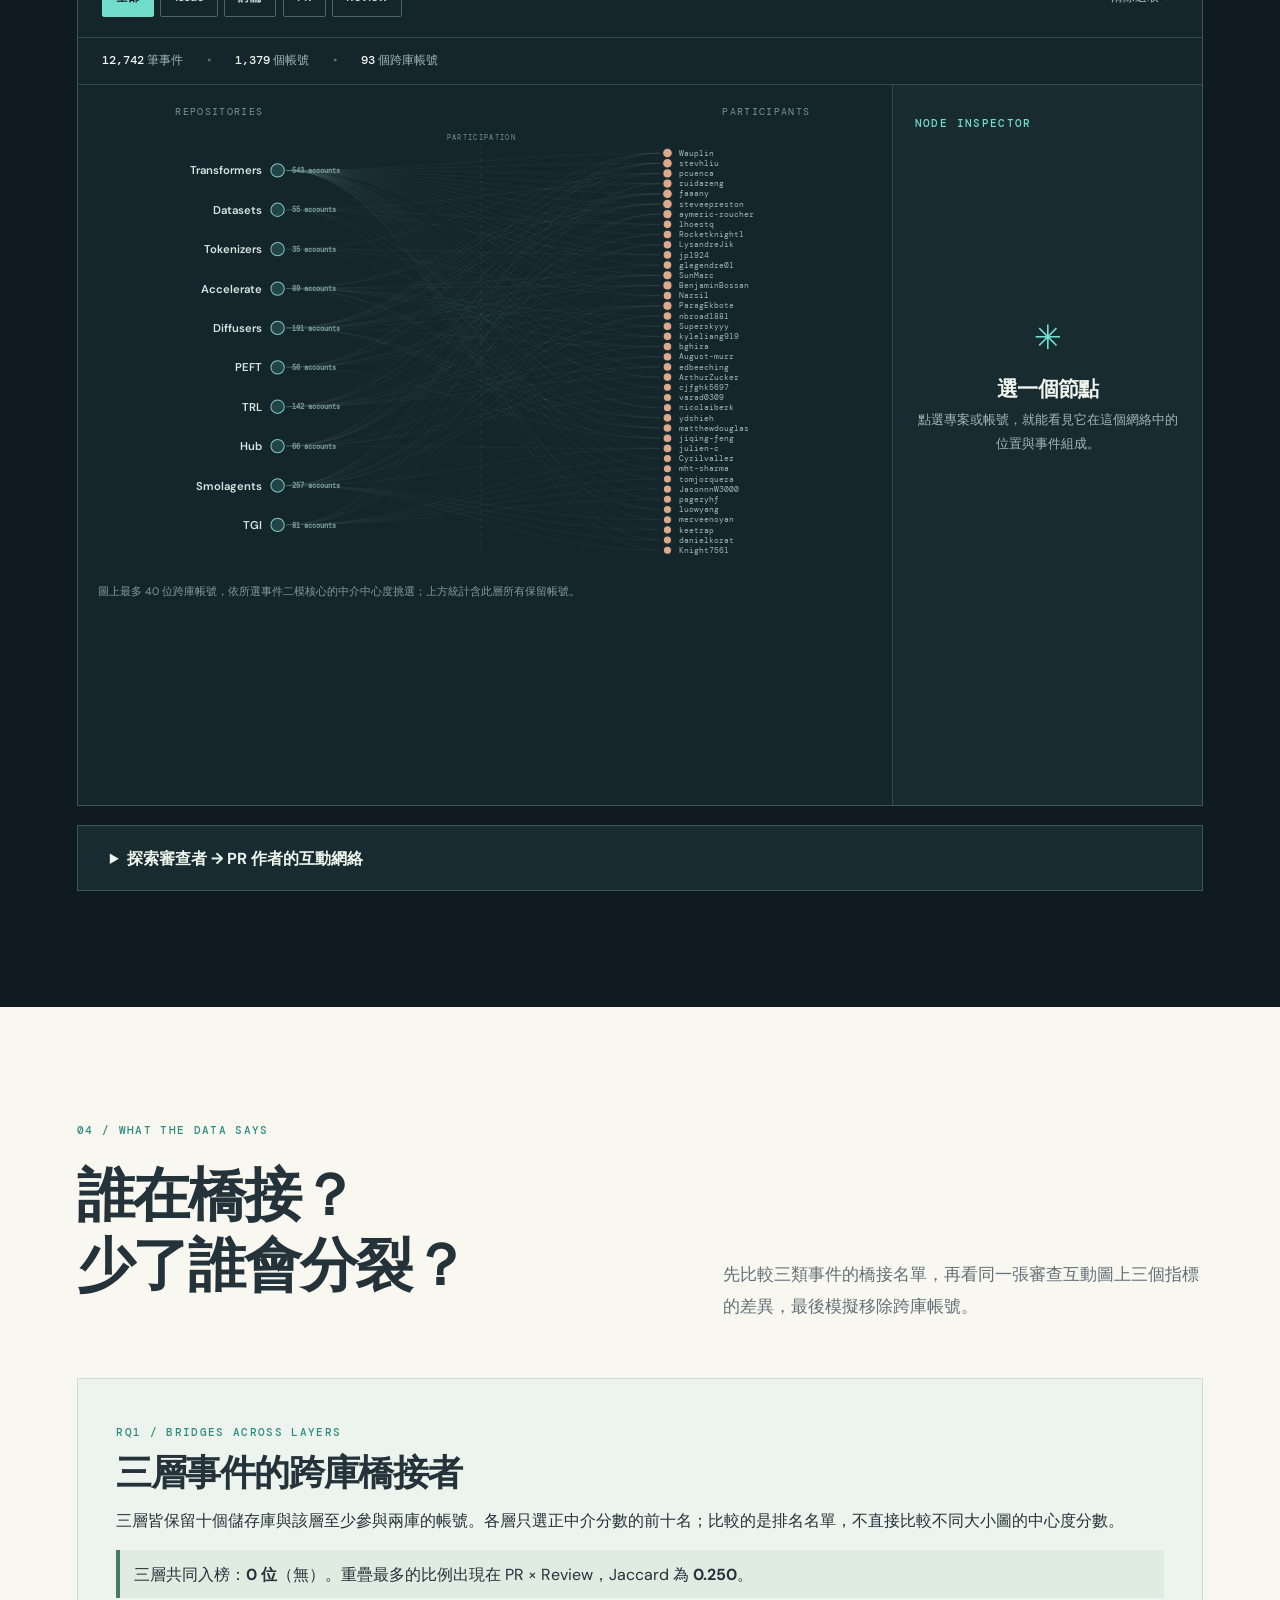
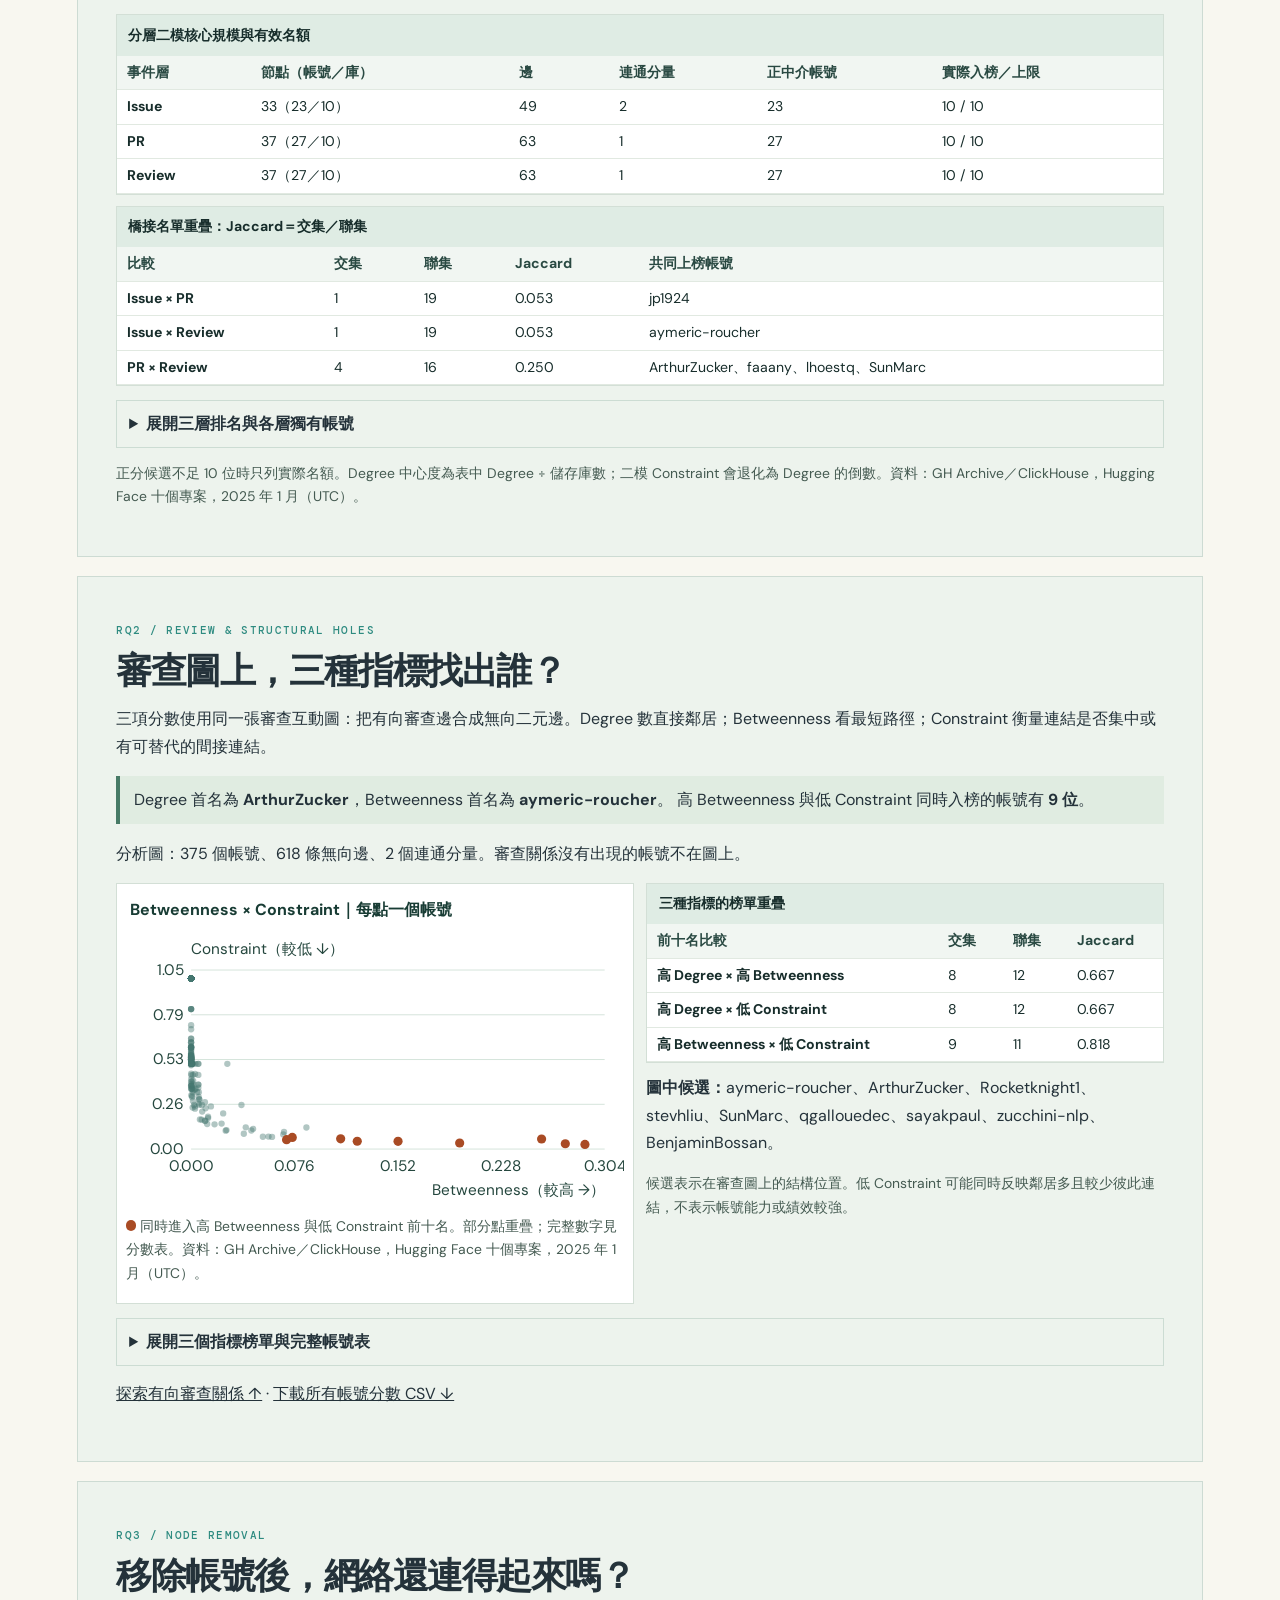
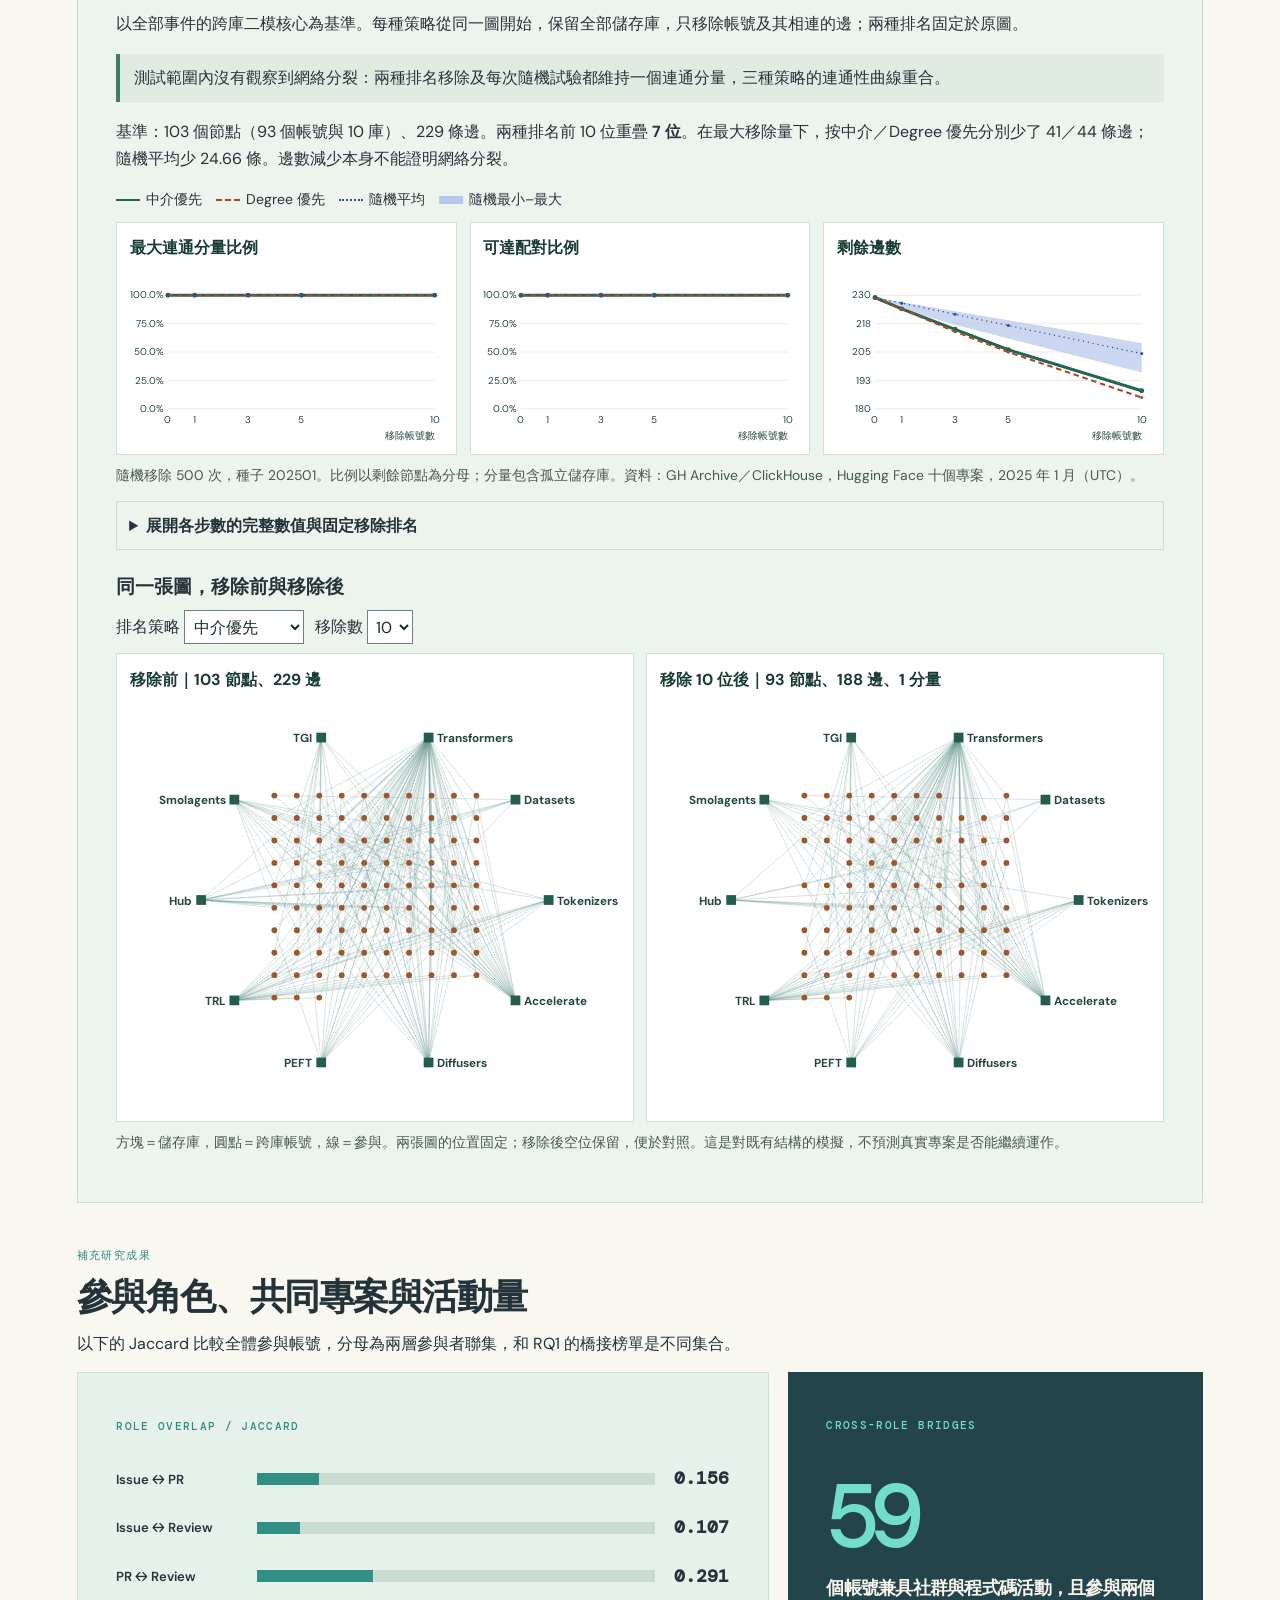
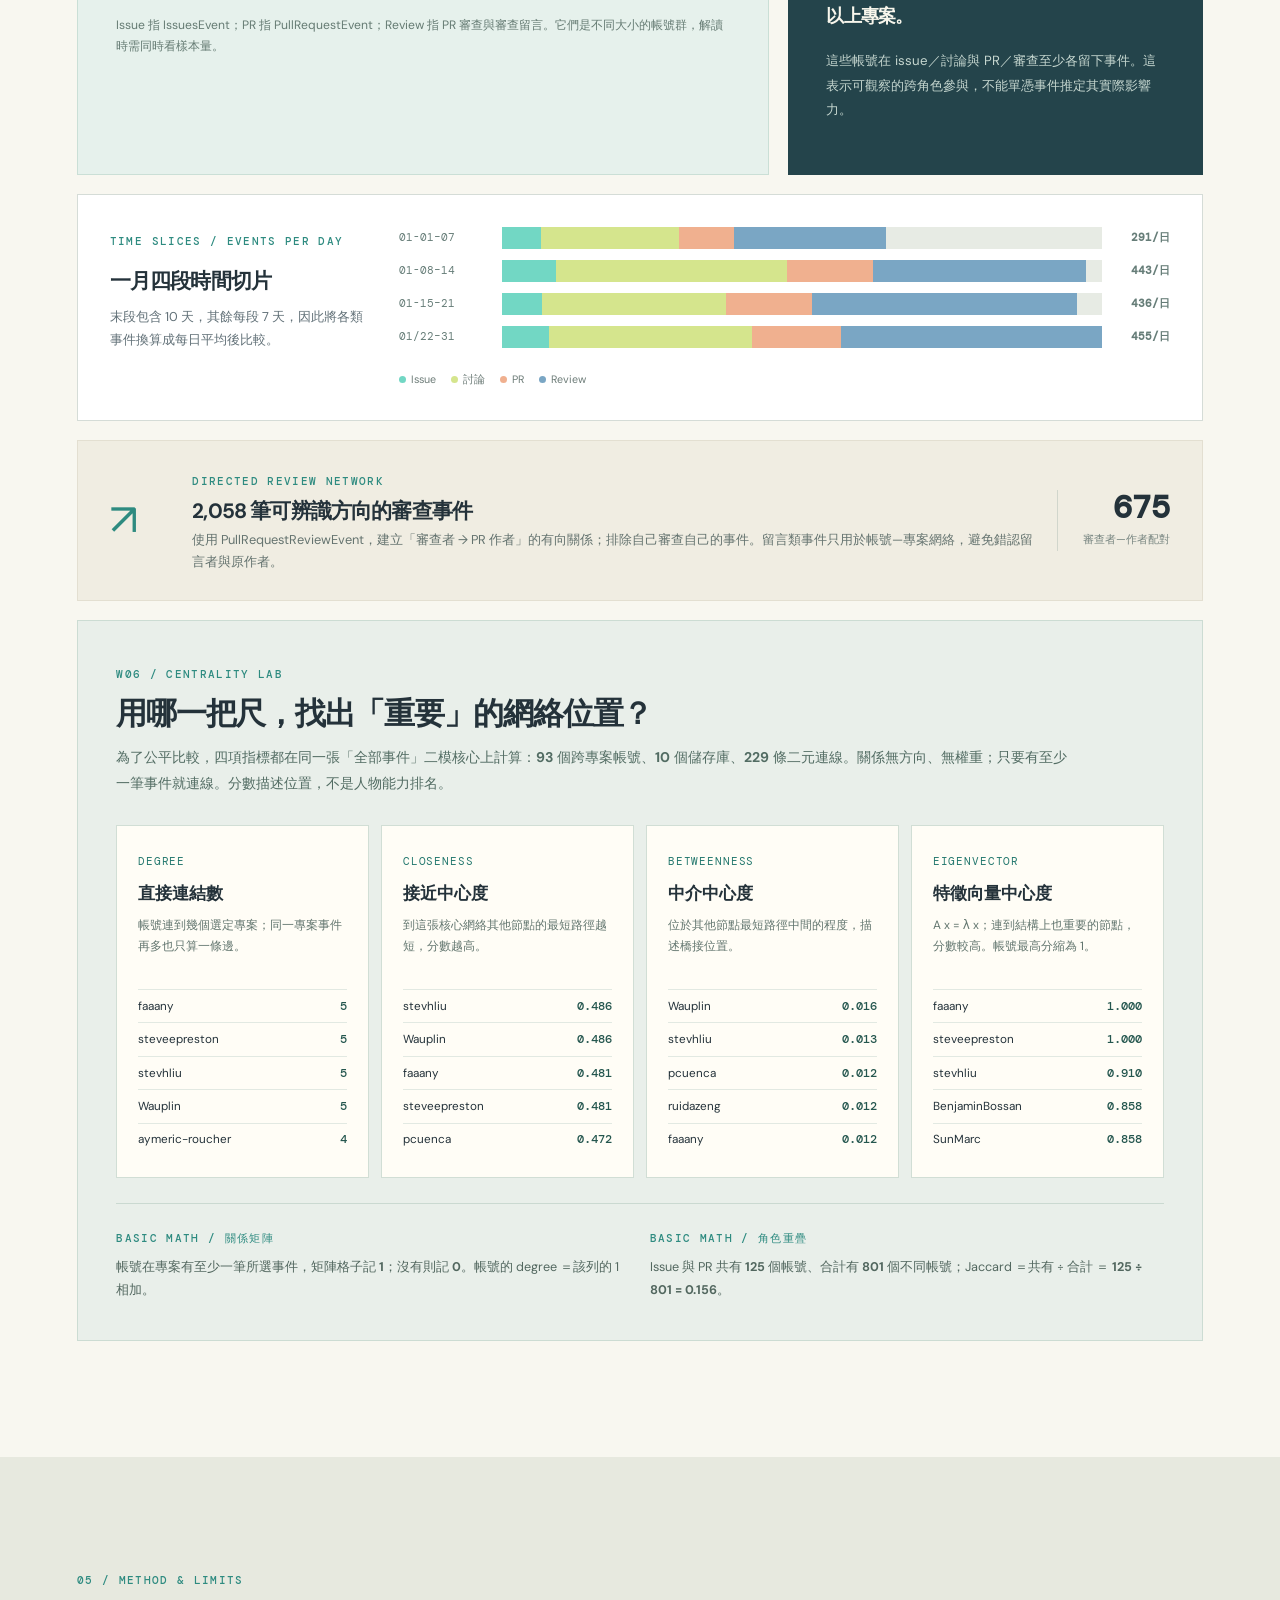
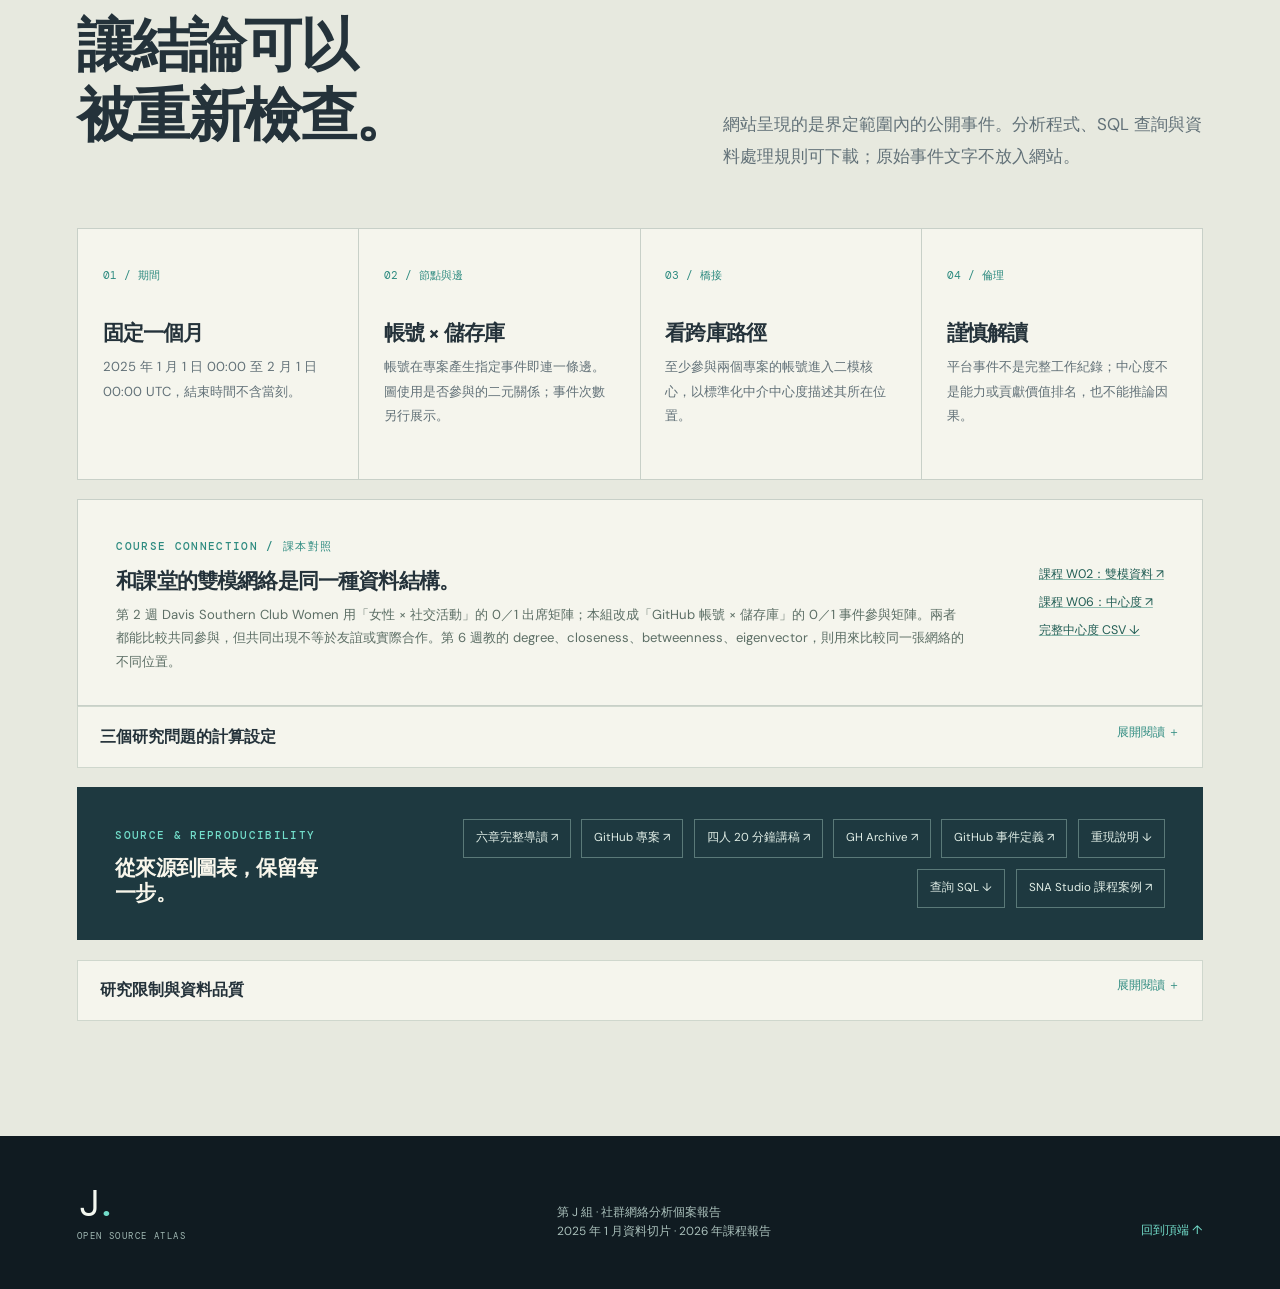
==== commit 80232725: "Remove speaking times from the homepage roster" ====
--- a/docs/index.html
+++ b/docs/index.html
@@ -46,10 +46,10 @@
               <caption>報告分工</caption>
               <thead><tr><th scope="col">姓名</th><th scope="col">負責內容</th></tr></thead>
               <tbody>
-                <tr><th scope="row">賴尚圻<span>00:00–05:00</span></th><td>研究動機、三個研究問題、資料來源與二模網絡定義</td></tr>
-                <tr><th scope="row">曹碩顯<span>05:00–10:00</span></th><td>互動網絡操作、Issue／PR／Review 橋接者排名與重疊比較（RQ1）</td></tr>
-                <tr><th scope="row">林雨柔<span>10:00–15:00</span></th><td>審查互動網絡、Degree／Betweenness／Constraint 指標與散點圖（RQ2）</td></tr>
-                <tr><th scope="row">粘筑晴<span>15:00–20:00</span></th><td>節點移除實驗、網絡穩健性、研究限制與結論（RQ3）</td></tr>
+                <tr><th scope="row">賴尚圻</th><td>研究動機、三個研究問題、資料來源與二模網絡定義</td></tr>
+                <tr><th scope="row">曹碩顯</th><td>互動網絡操作、Issue／PR／Review 橋接者排名與重疊比較（RQ1）</td></tr>
+                <tr><th scope="row">林雨柔</th><td>審查互動網絡、Degree／Betweenness／Constraint 指標與散點圖（RQ2）</td></tr>
+                <tr><th scope="row">粘筑晴</th><td>節點移除實驗、網絡穩健性、研究限制與結論（RQ3）</td></tr>
               </tbody>
             </table>
           </div>
--- a/docs/styles.css
+++ b/docs/styles.css
@@ -72,7 +72,6 @@
 .team-roster thead th { color: #b7cdc5; font-weight: 500; padding: .65rem .8rem; border-bottom: 1px solid #66827c; }
 .team-roster tbody th,.team-roster td { padding: 1.05rem .8rem; border-bottom: 1px solid #3d5855; vertical-align: top; }
 .team-roster tbody th { white-space: nowrap; font-weight: 600; }
-.team-roster tbody th span { display: block; color: #b7cdc5; font-size: .75rem; font-weight: 400; font-family: var(--mono); margin-top: .25rem; }
 .team-roster td { color: #e0ebe4; line-height: 1.7; overflow-wrap: anywhere; }
 .orbit-art { width: 100%; height: auto; overflow: visible; filter: drop-shadow(0 20px 50px rgba(79,217,196,.06)); }
 .orbit-line { stroke: #5b8283; stroke-width: 1; stroke-dasharray: 2 7; opacity: .65; }
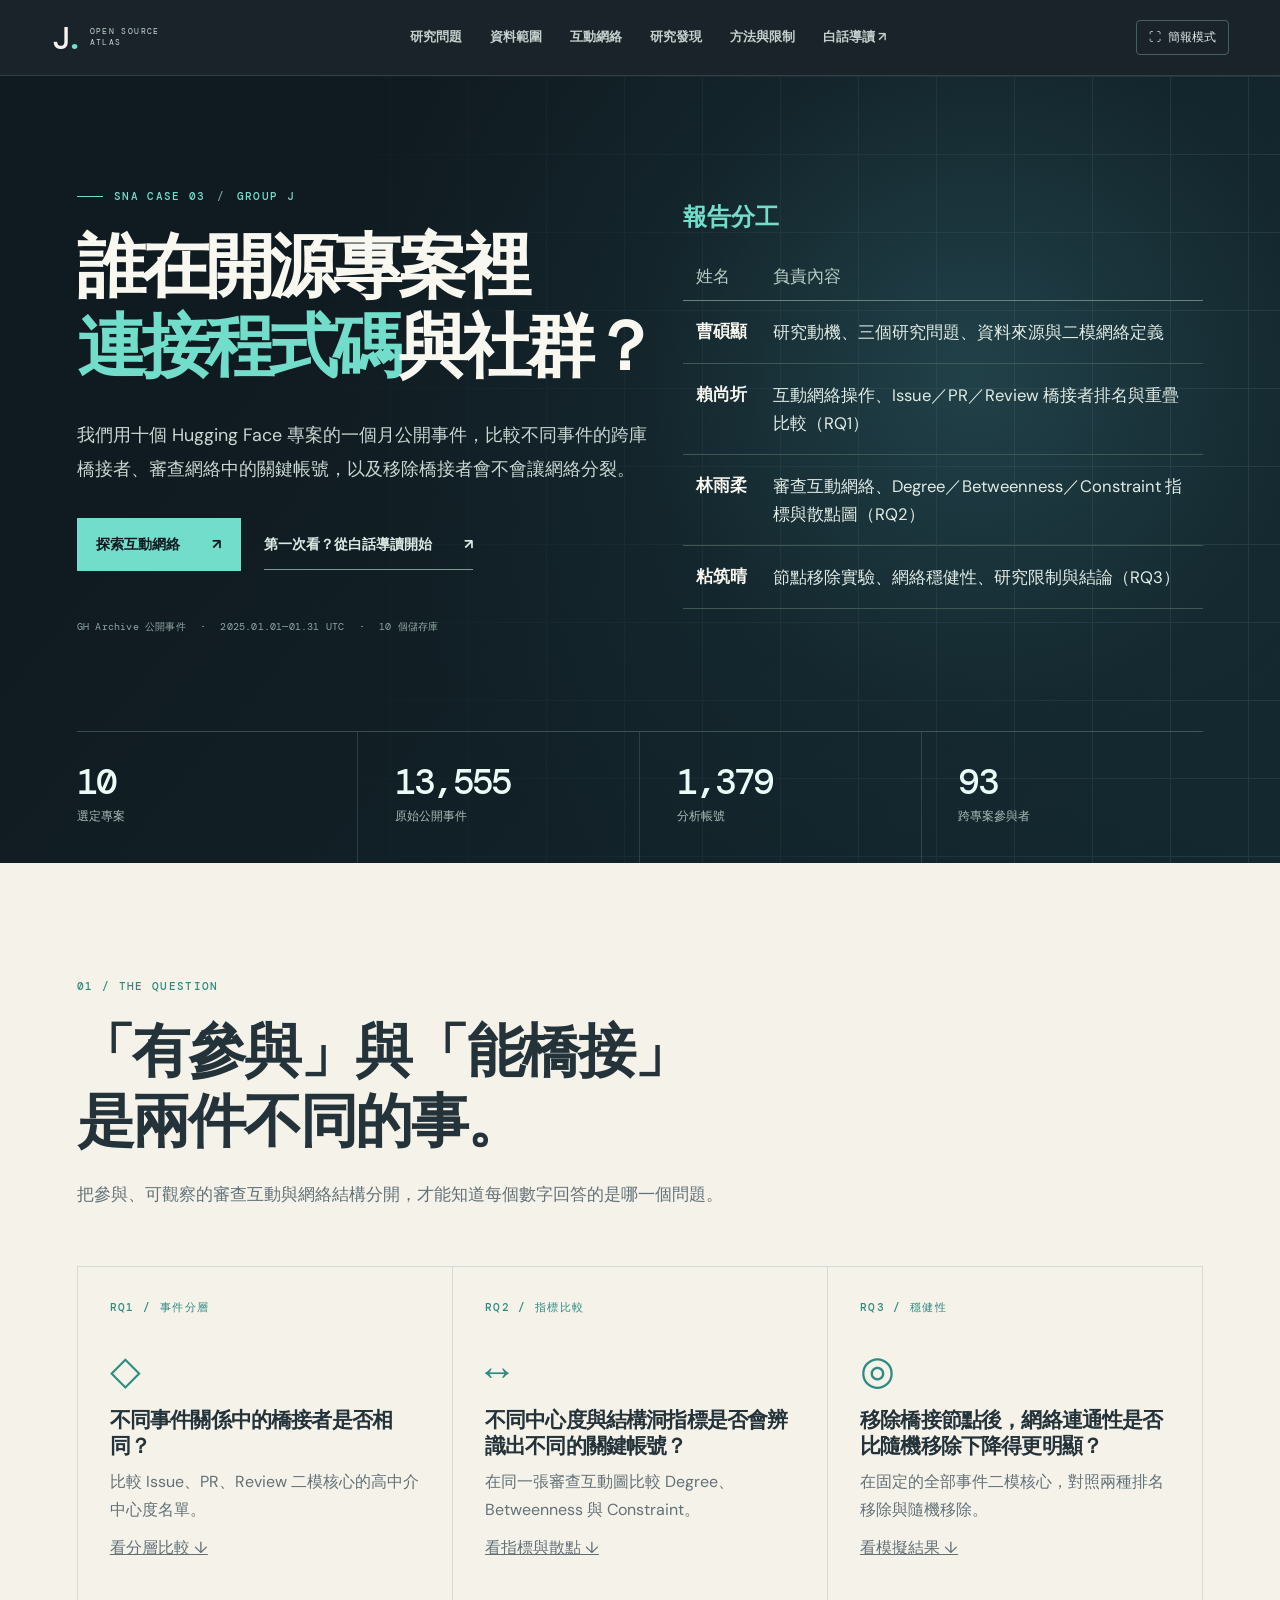
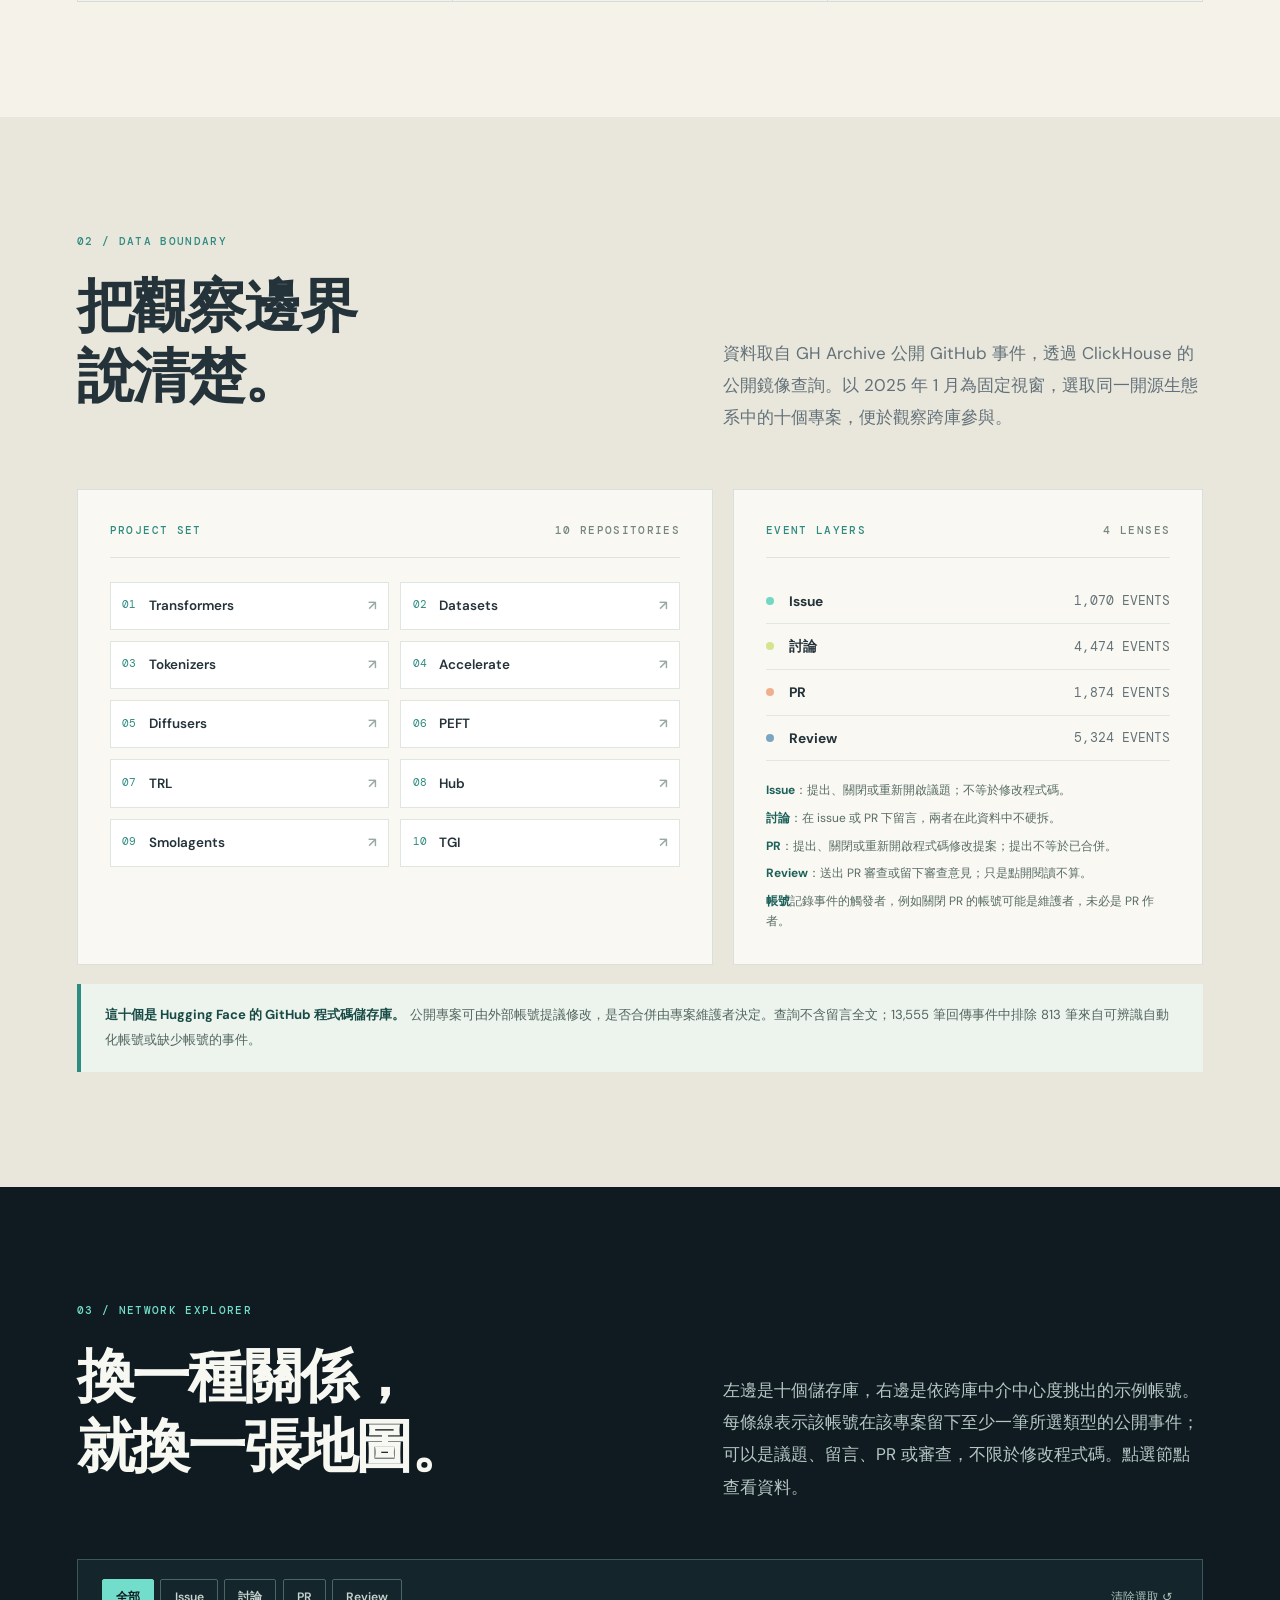
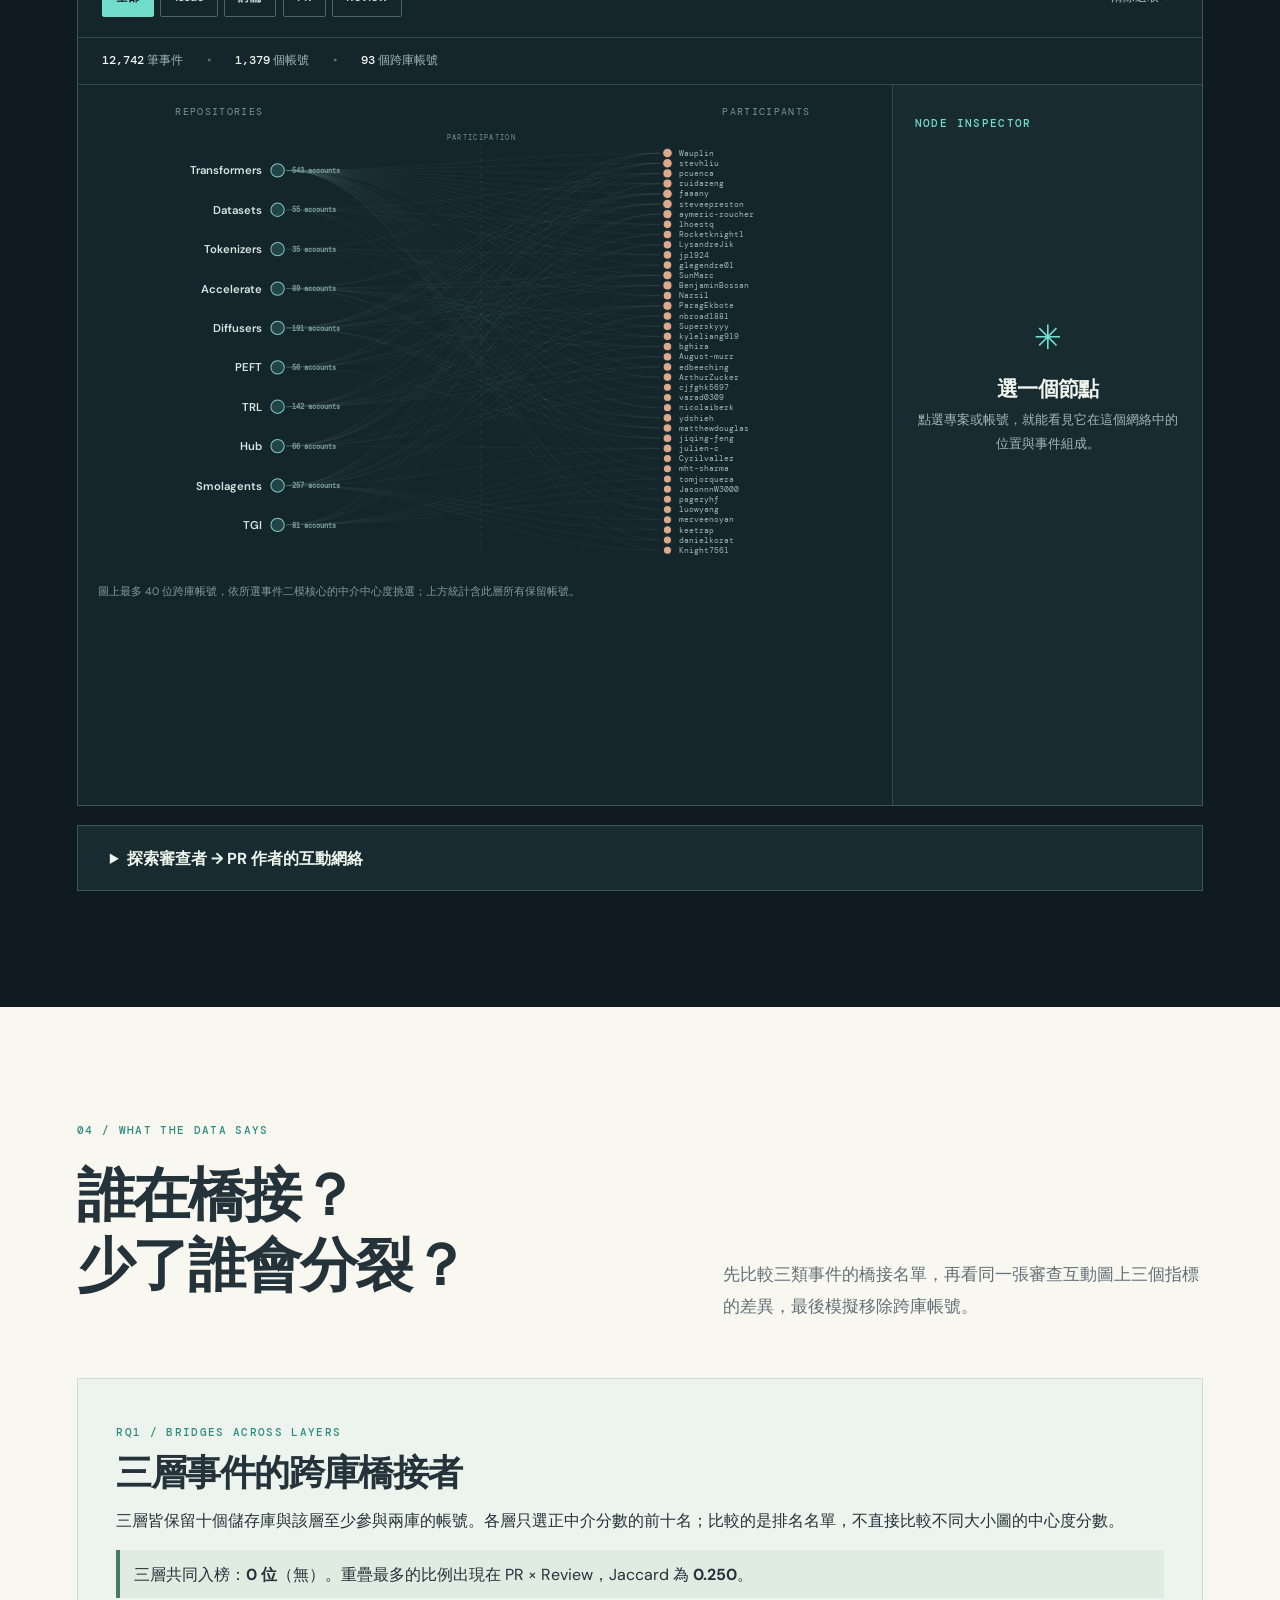
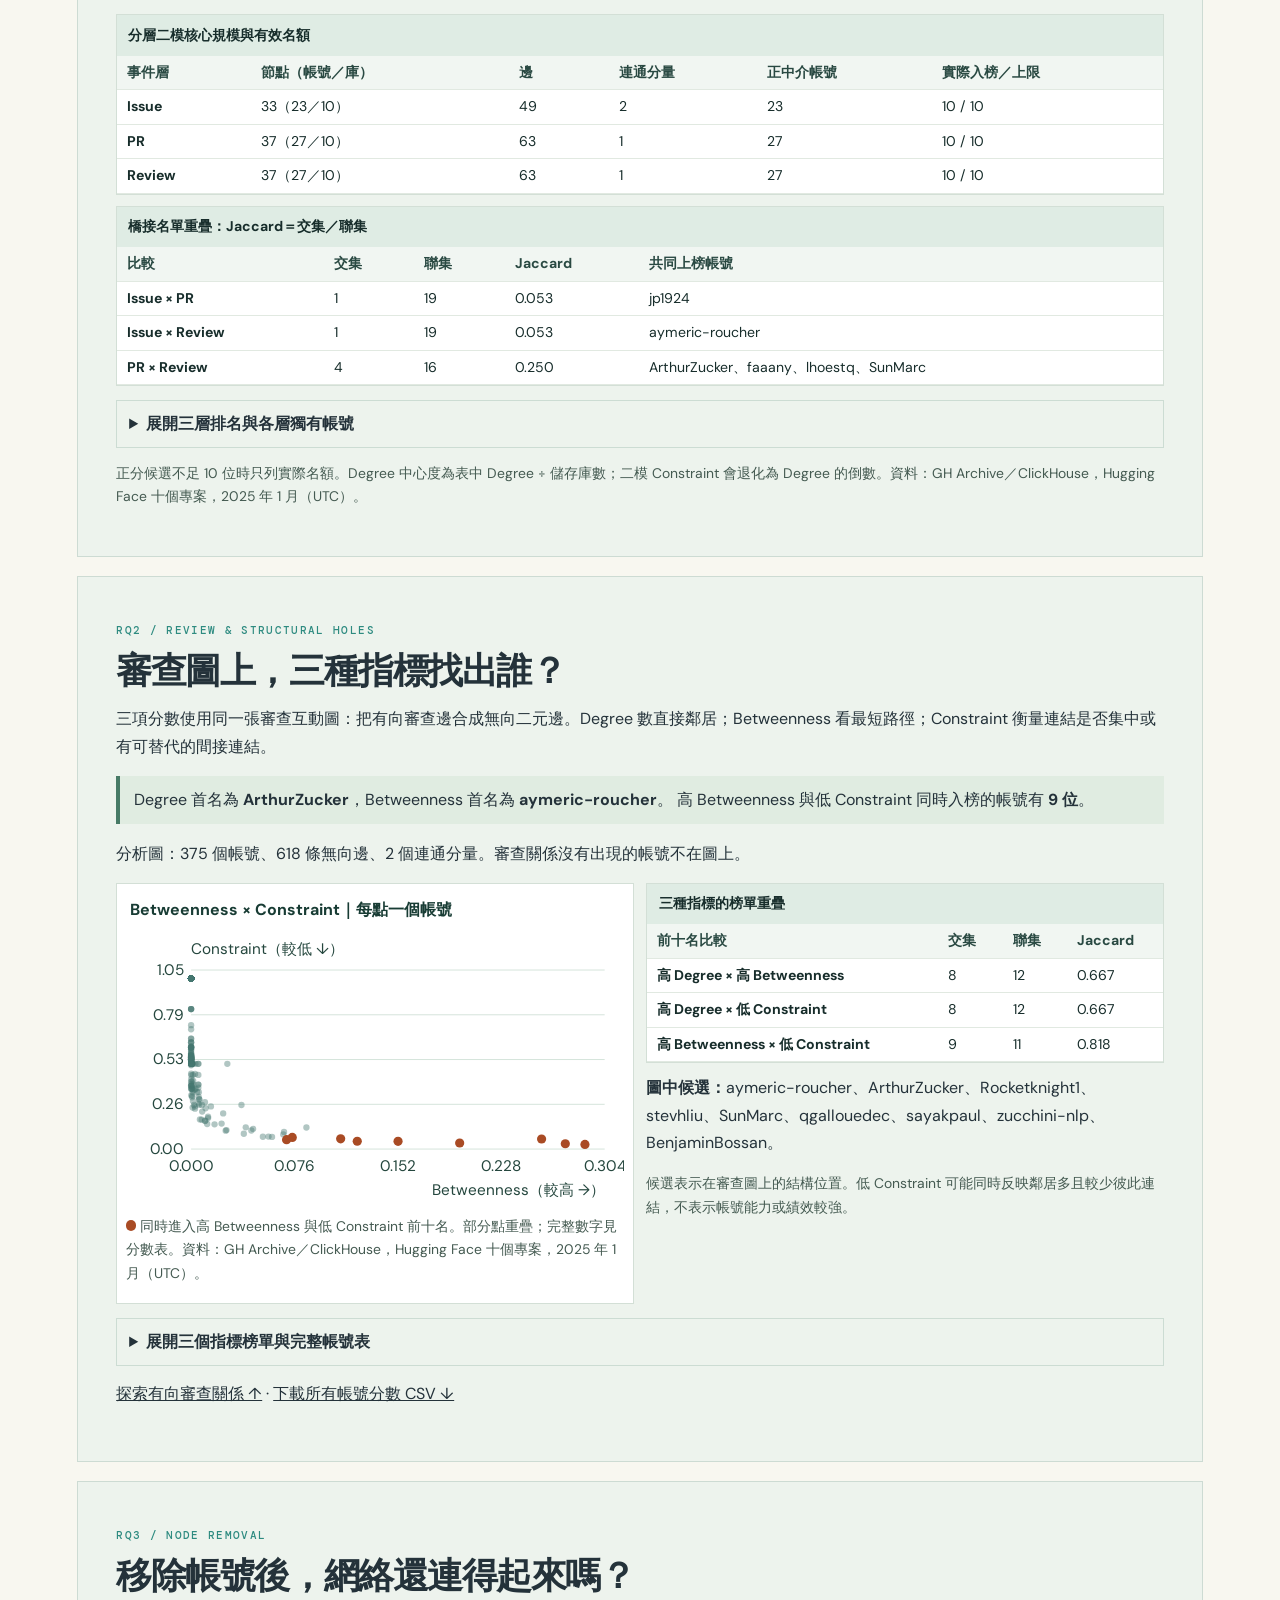
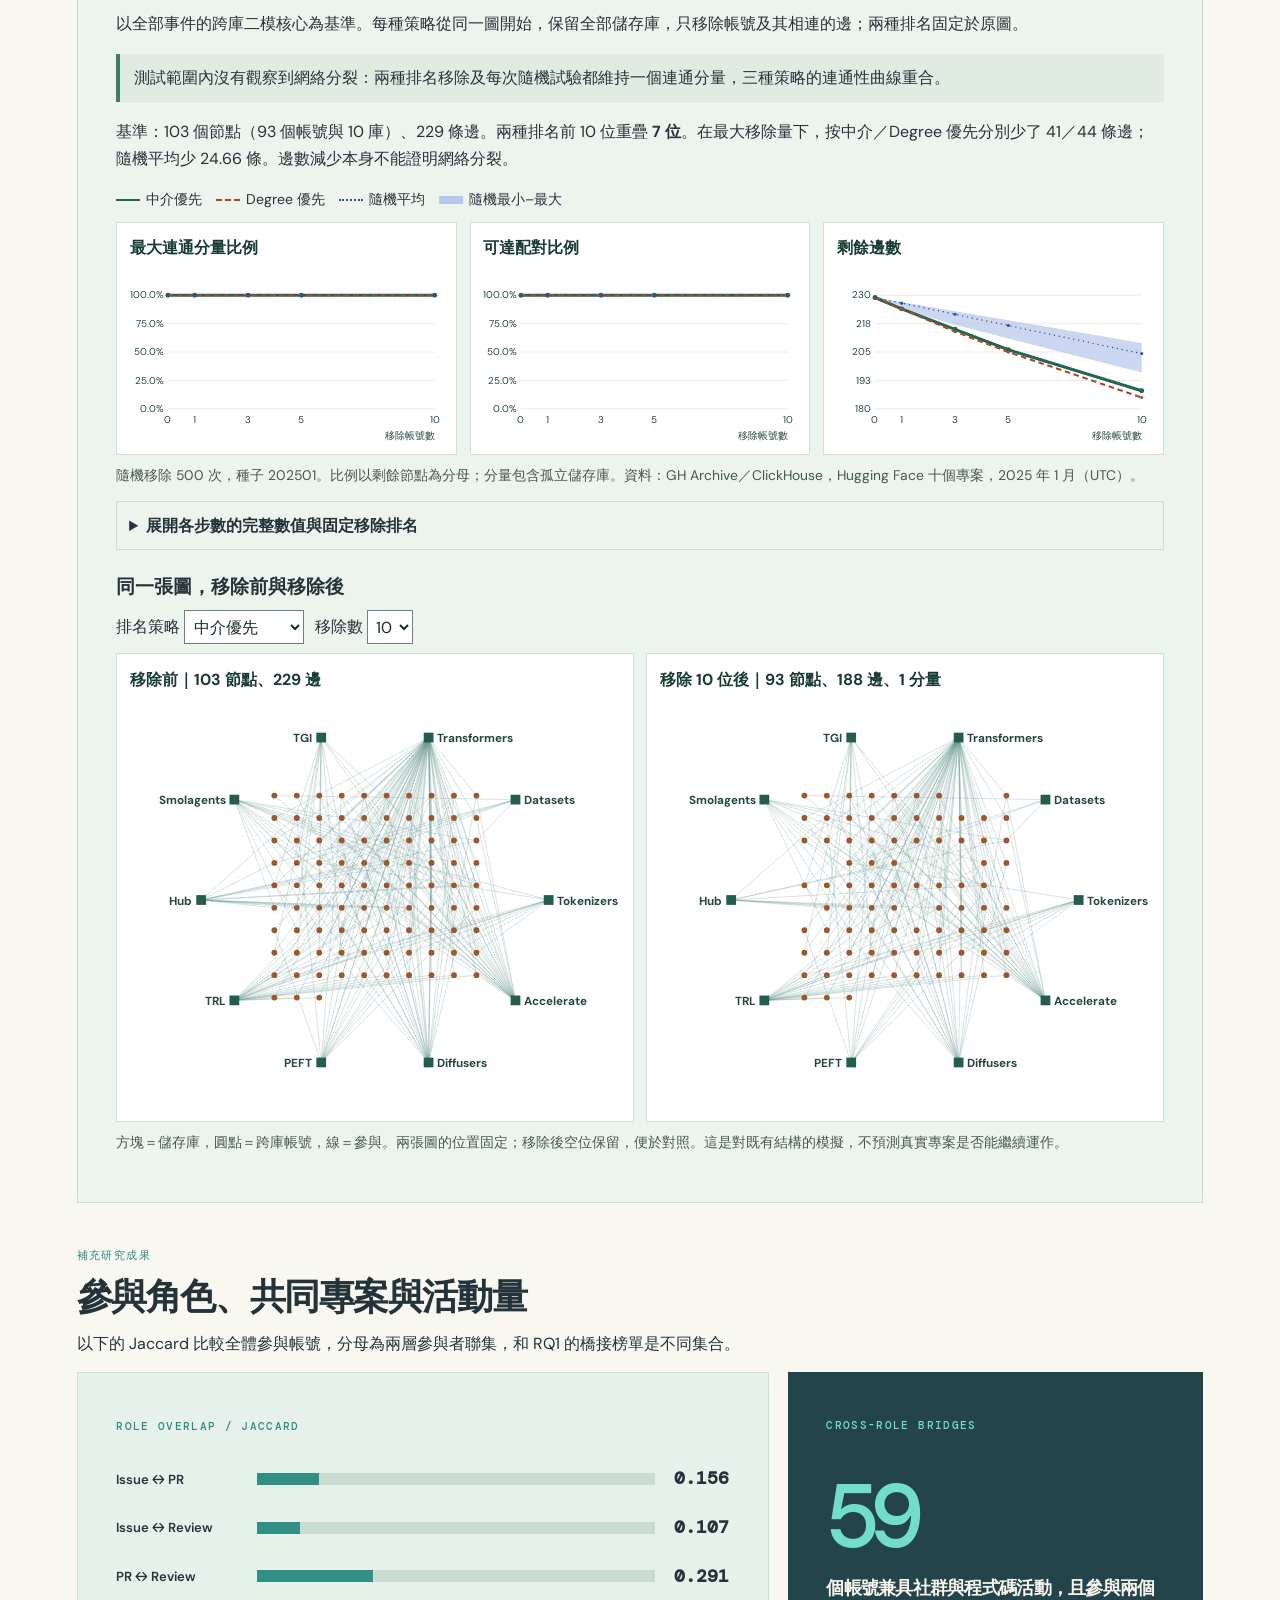
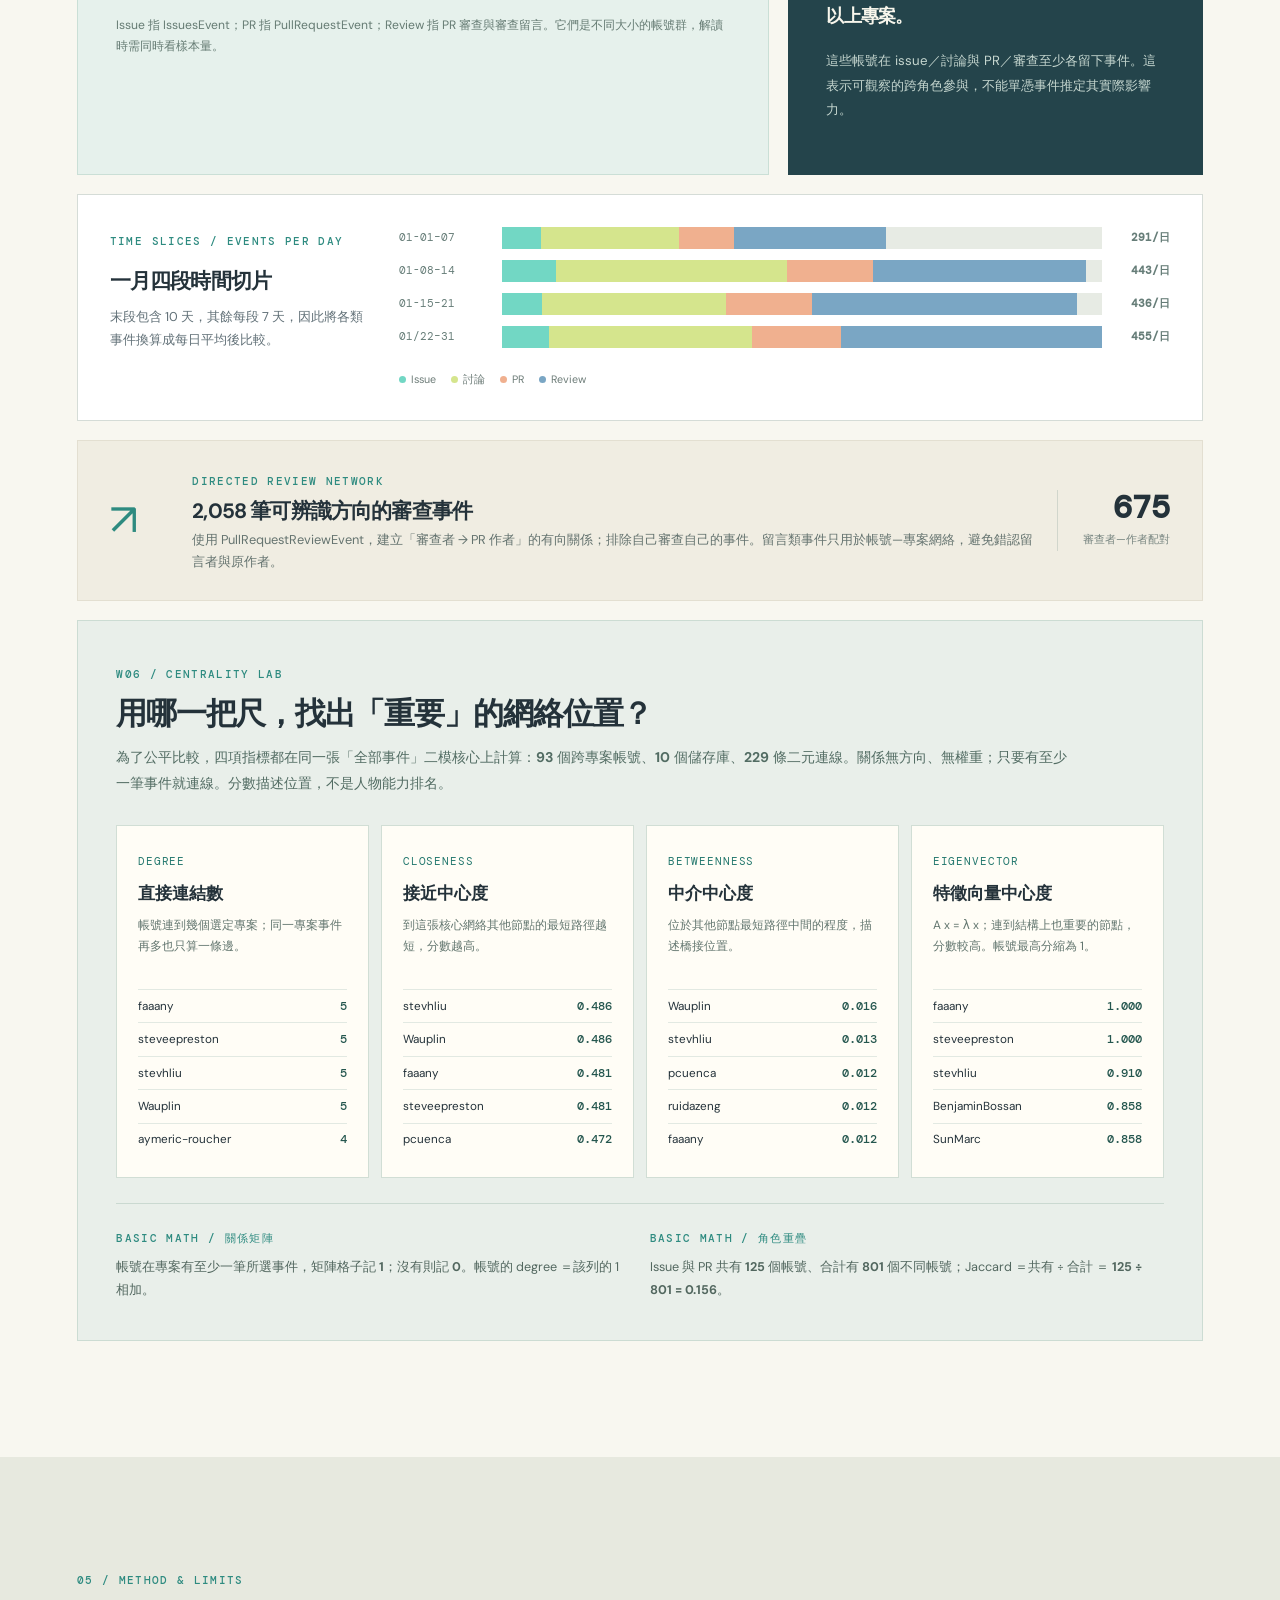
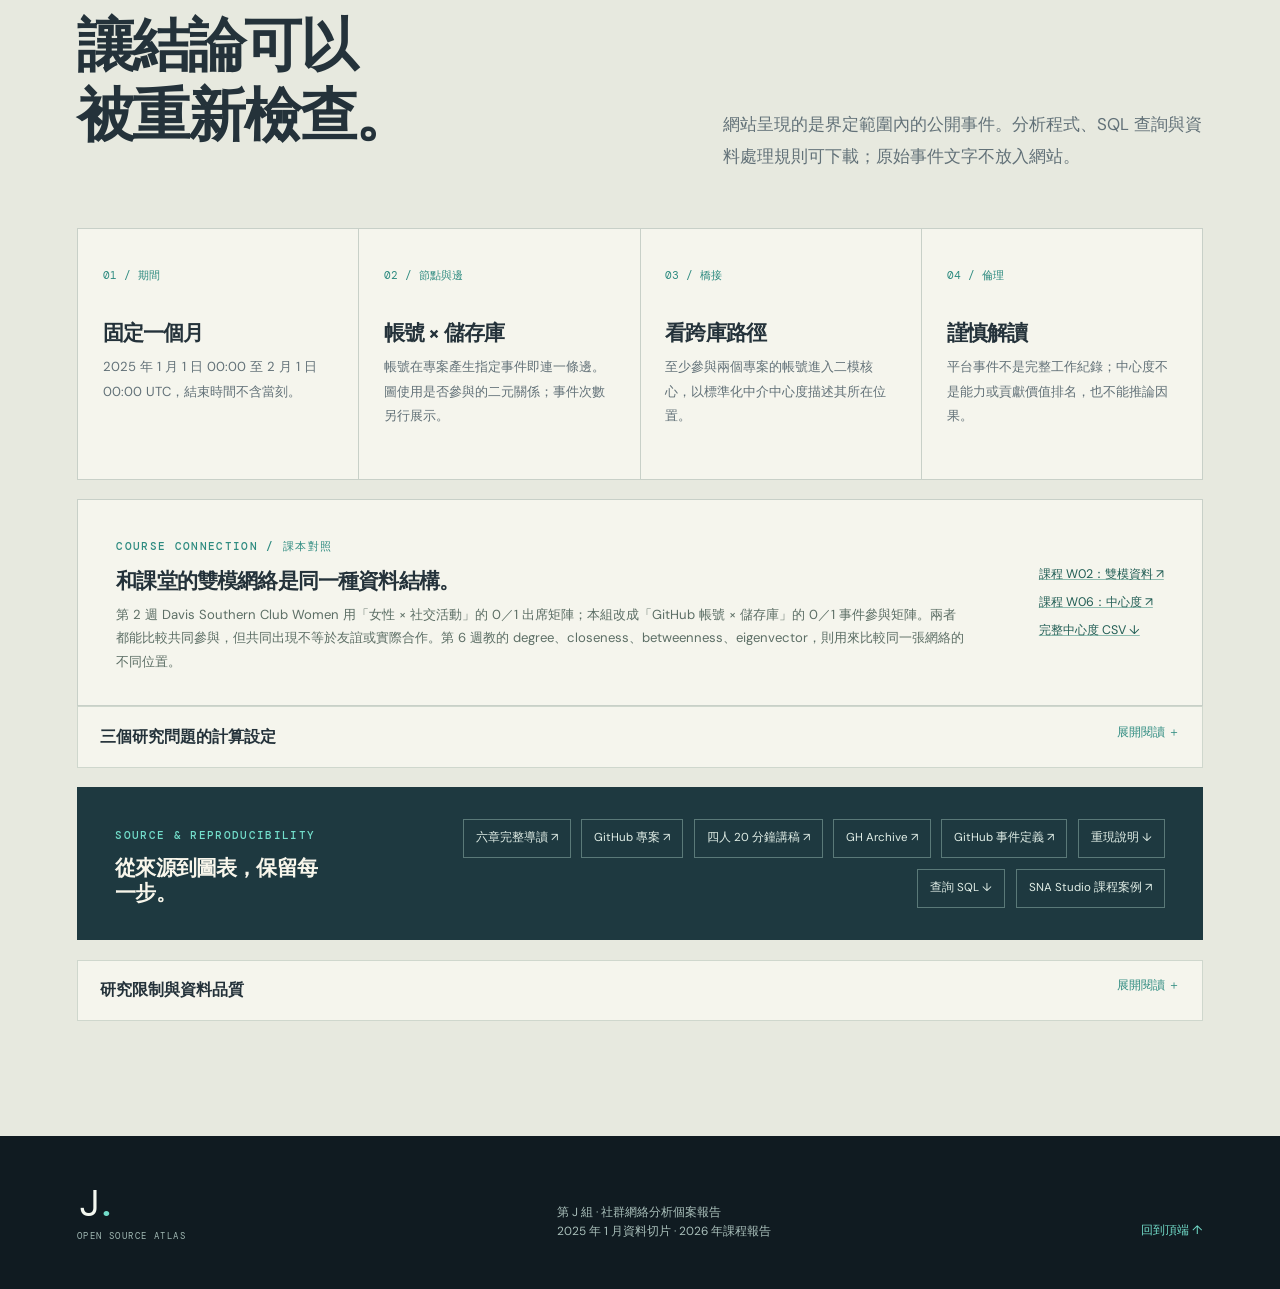
==== commit 4006d9d8: "Swap the first two presentation speaker names" ====
--- a/docs/index.html
+++ b/docs/index.html
@@ -46,8 +46,8 @@
               <caption>報告分工</caption>
               <thead><tr><th scope="col">姓名</th><th scope="col">負責內容</th></tr></thead>
               <tbody>
-                <tr><th scope="row">賴尚圻</th><td>研究動機、三個研究問題、資料來源與二模網絡定義</td></tr>
-                <tr><th scope="row">曹碩顯</th><td>互動網絡操作、Issue／PR／Review 橋接者排名與重疊比較（RQ1）</td></tr>
+                <tr><th scope="row">曹碩顯</th><td>研究動機、三個研究問題、資料來源與二模網絡定義</td></tr>
+                <tr><th scope="row">賴尚圻</th><td>互動網絡操作、Issue／PR／Review 橋接者排名與重疊比較（RQ1）</td></tr>
                 <tr><th scope="row">林雨柔</th><td>審查互動網絡、Degree／Betweenness／Constraint 指標與散點圖（RQ2）</td></tr>
                 <tr><th scope="row">粘筑晴</th><td>節點移除實驗、網絡穩健性、研究限制與結論（RQ3）</td></tr>
               </tbody>
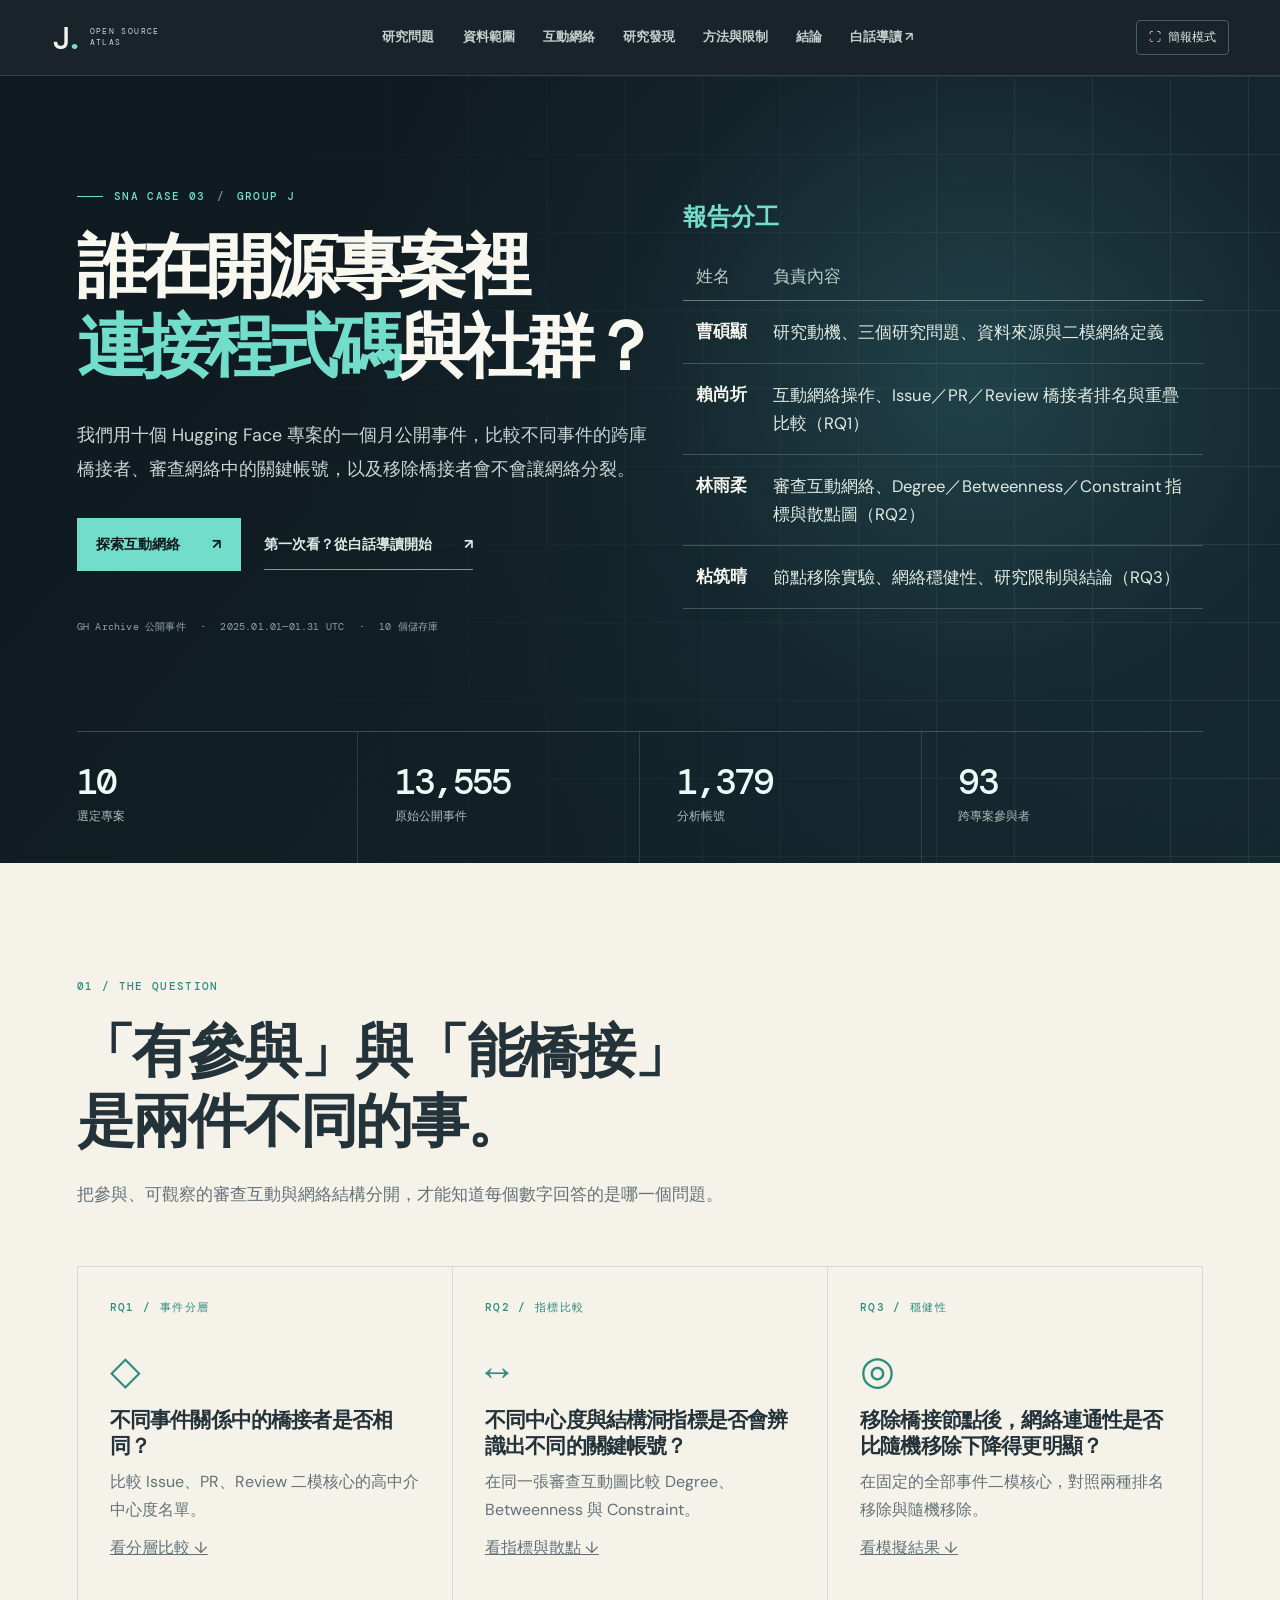
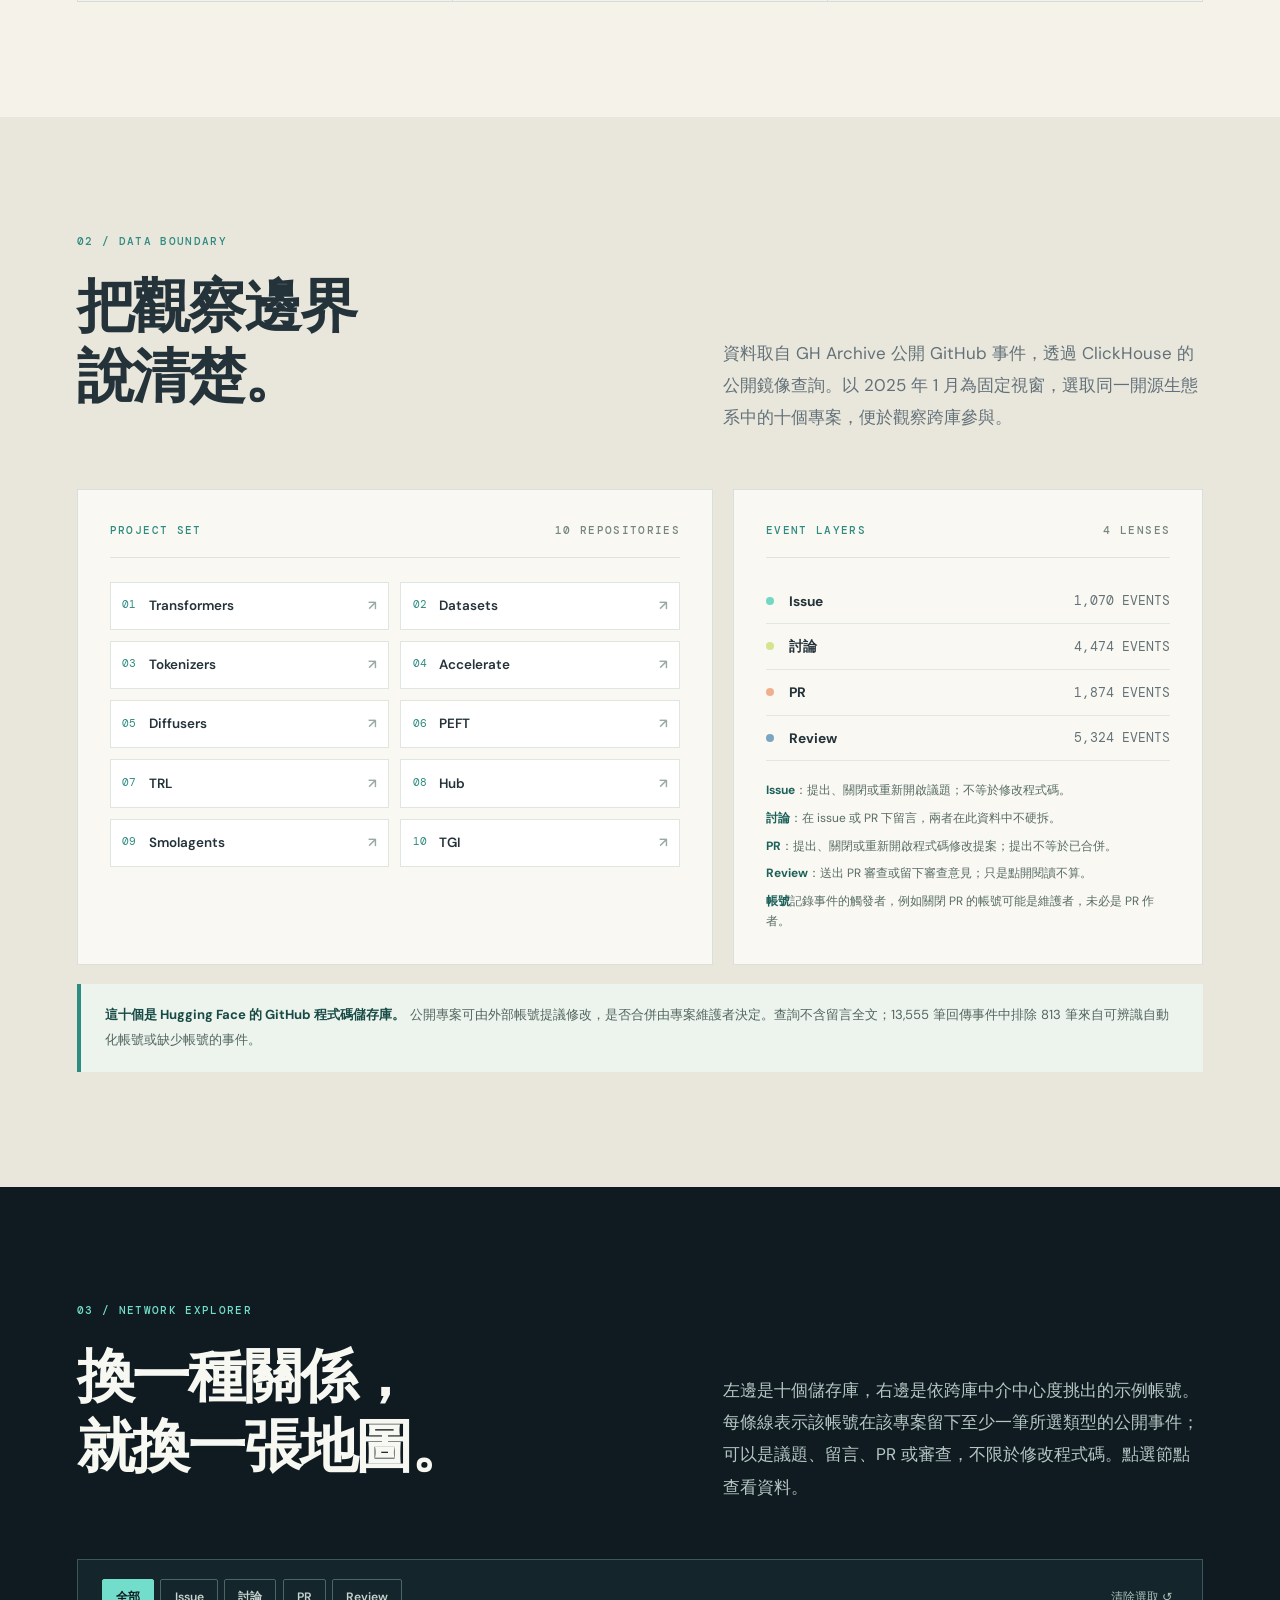
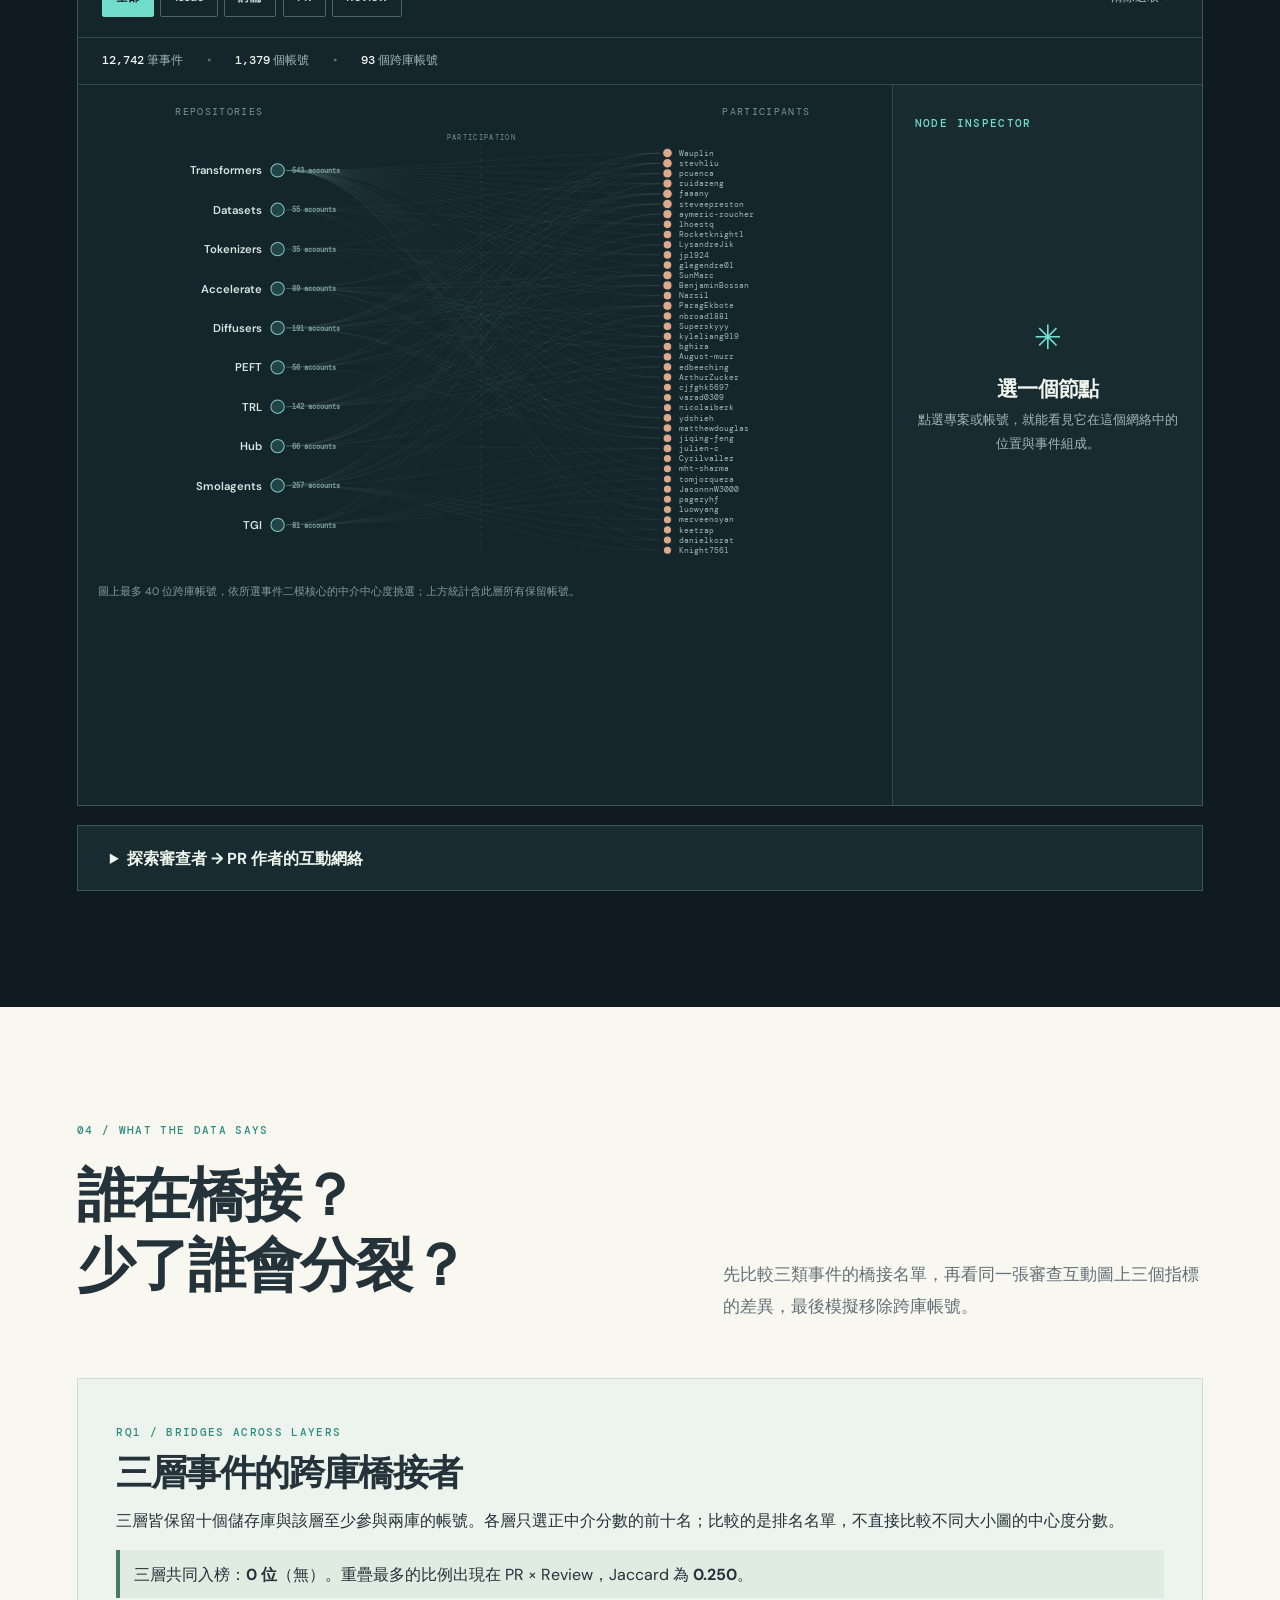
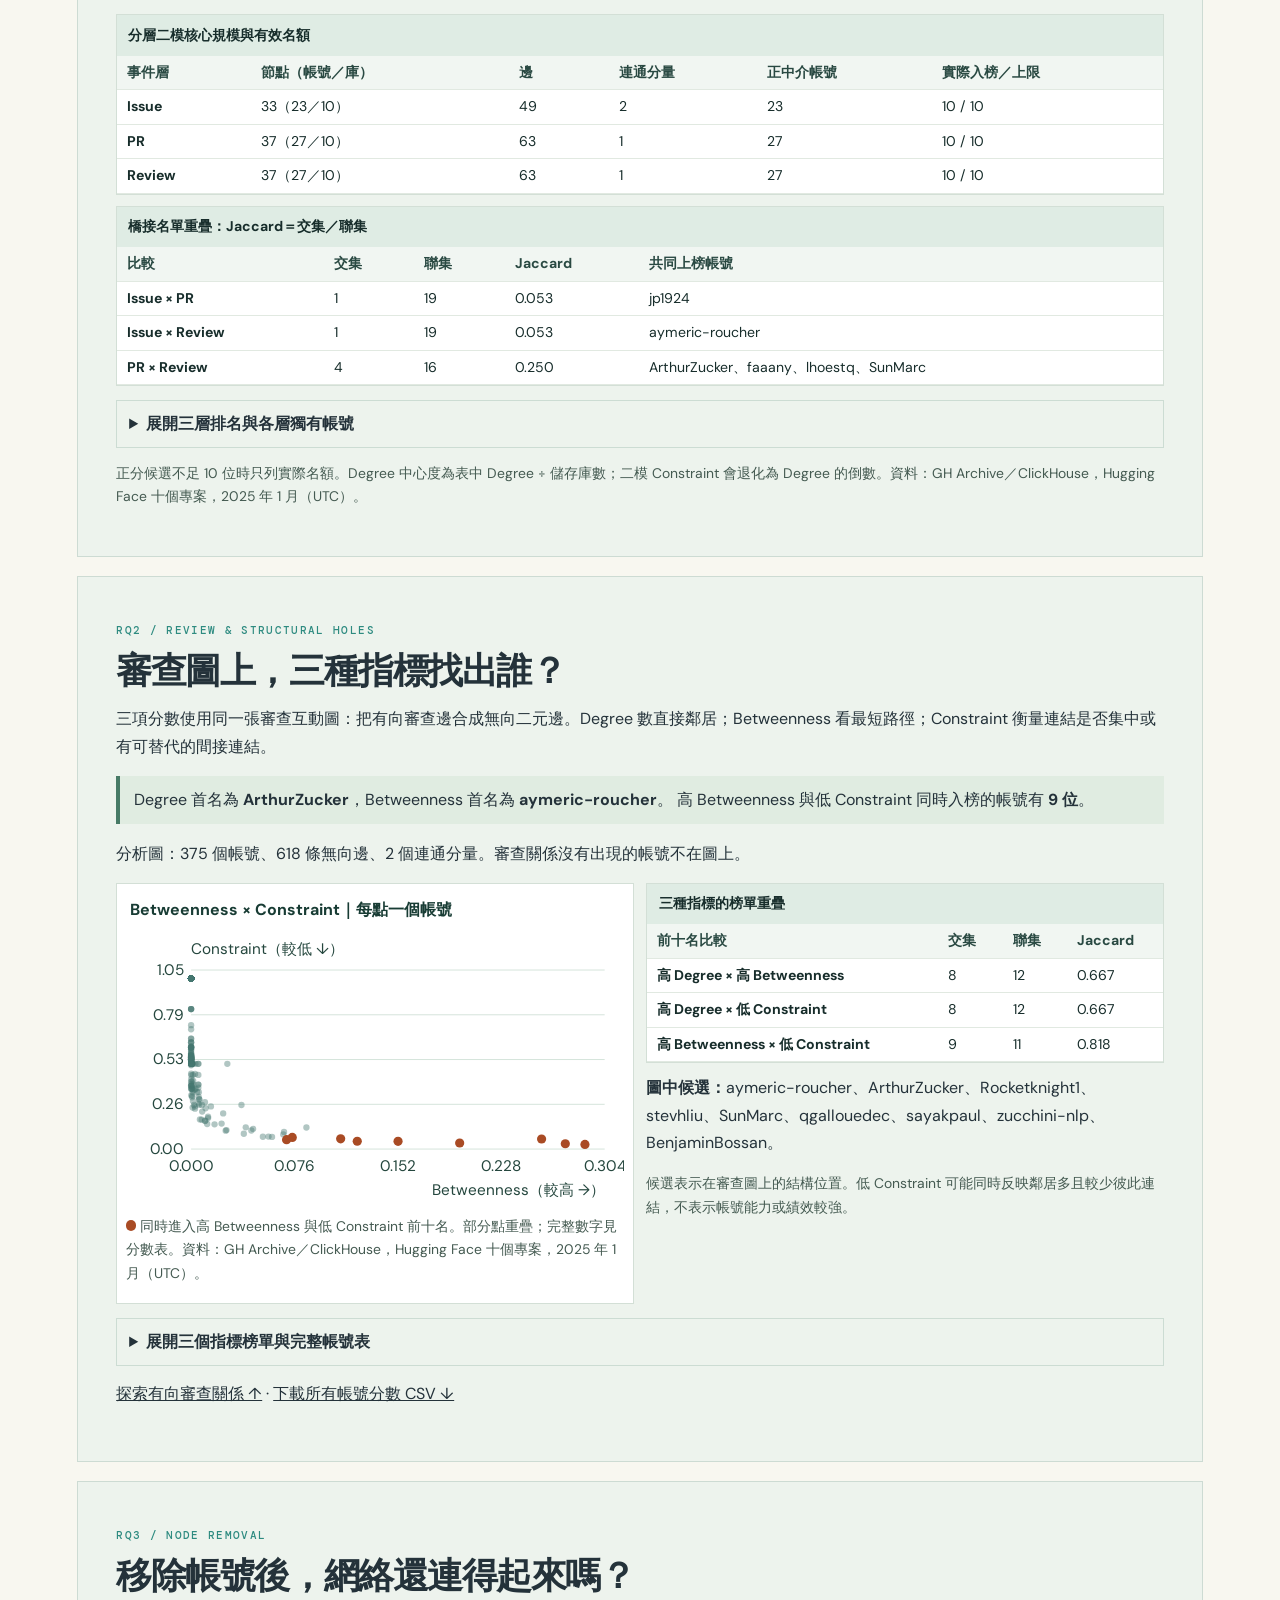
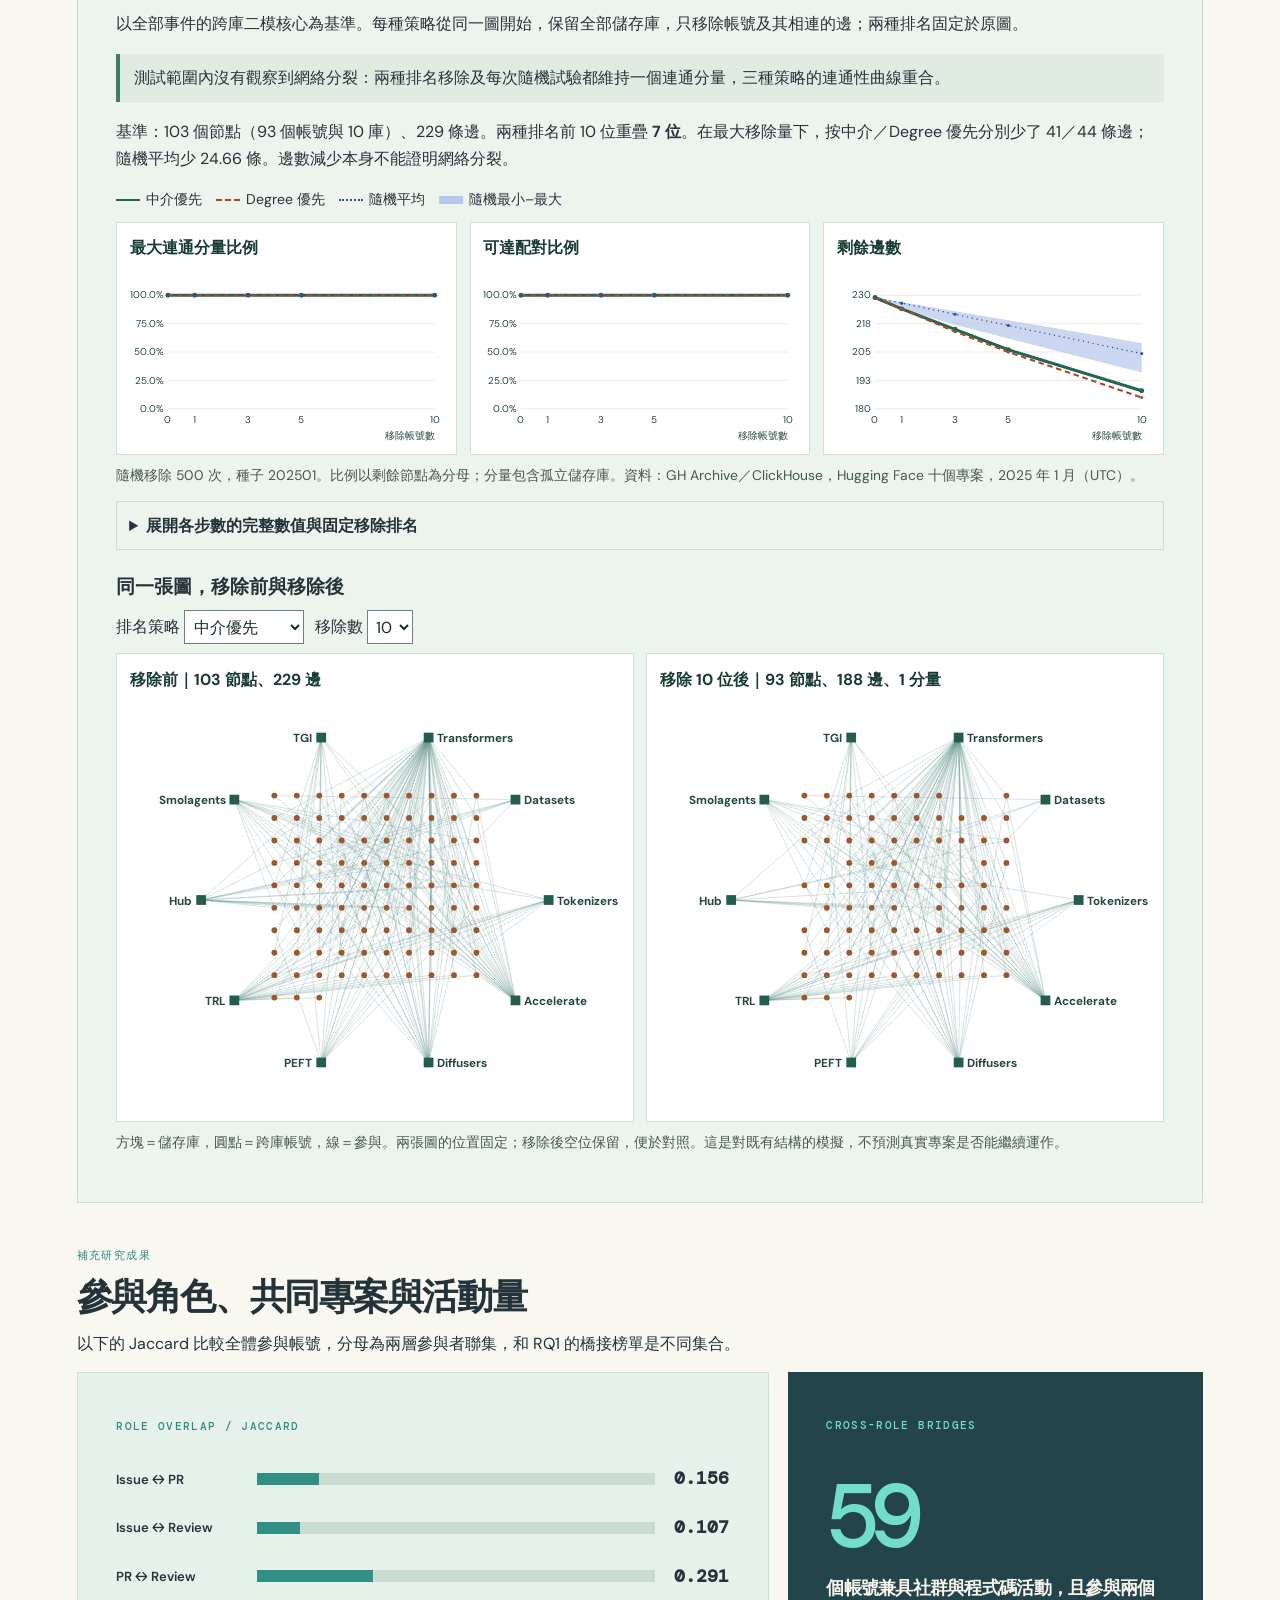
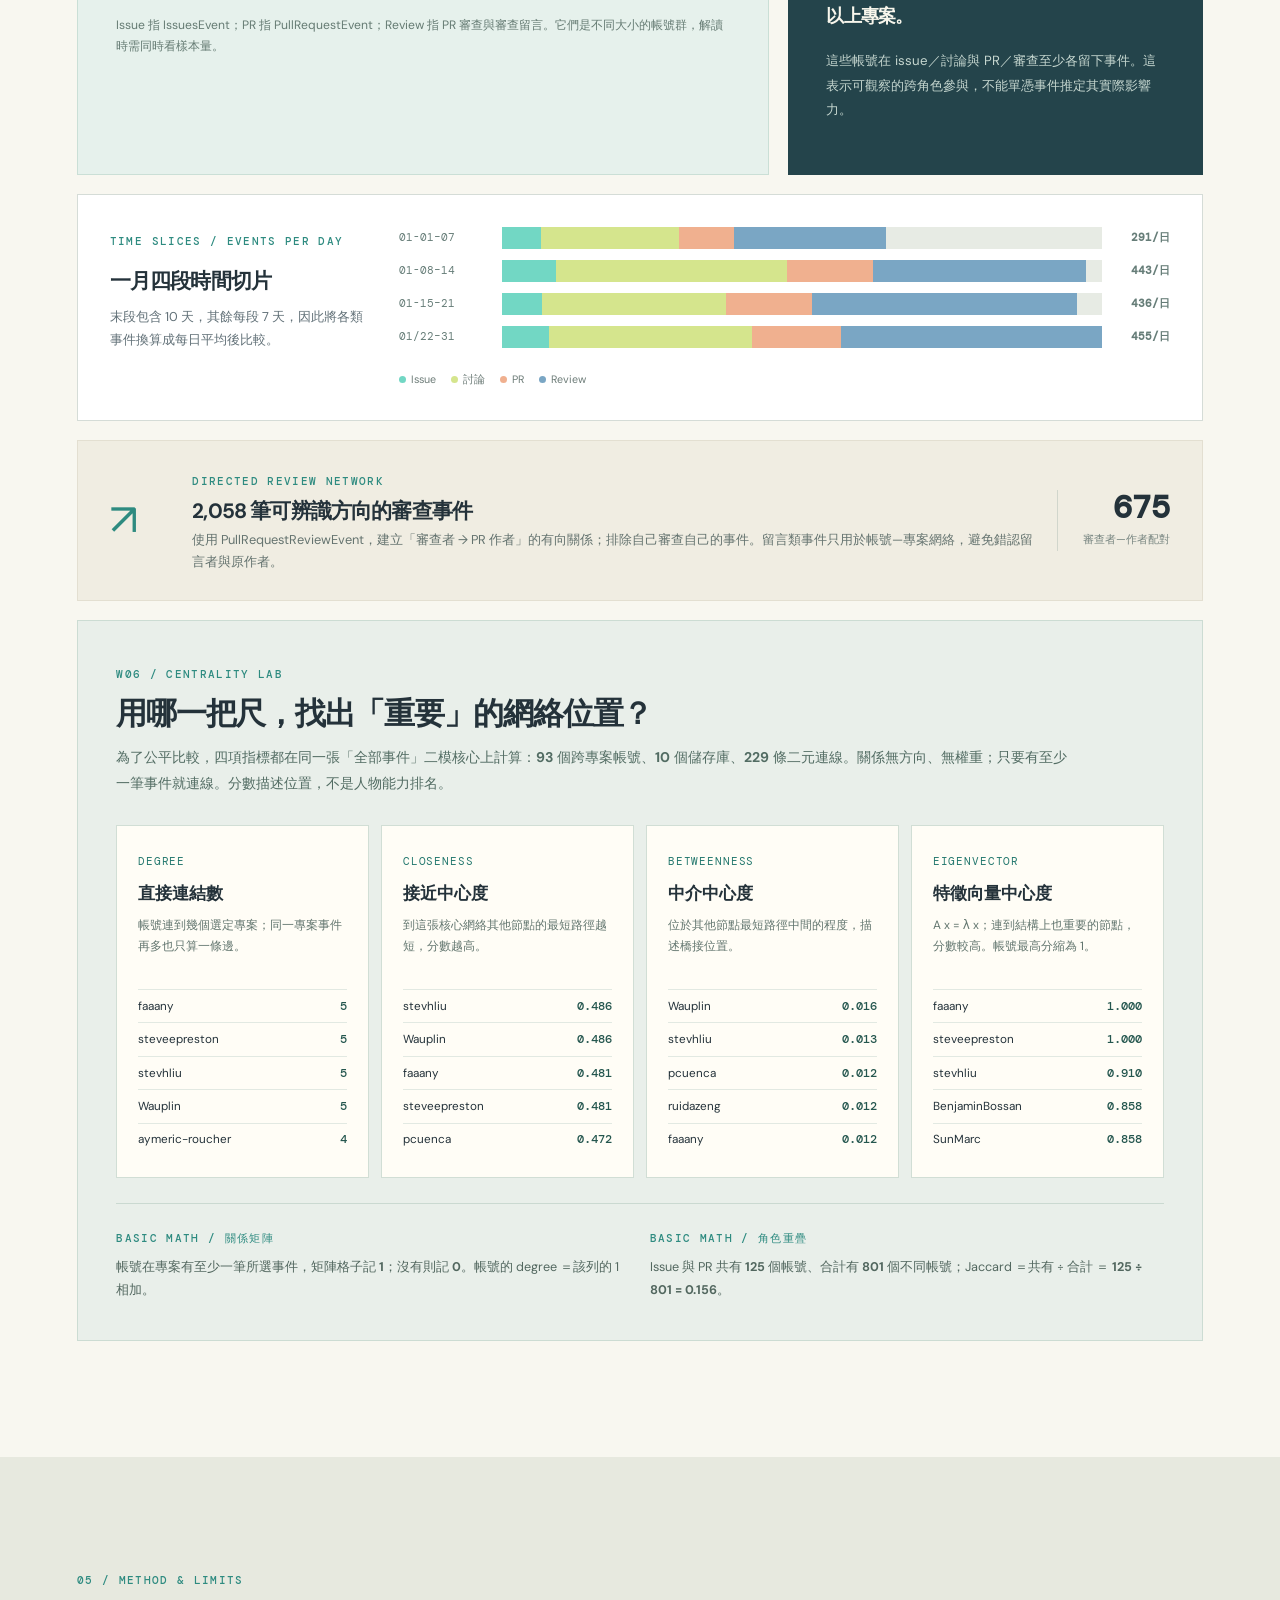
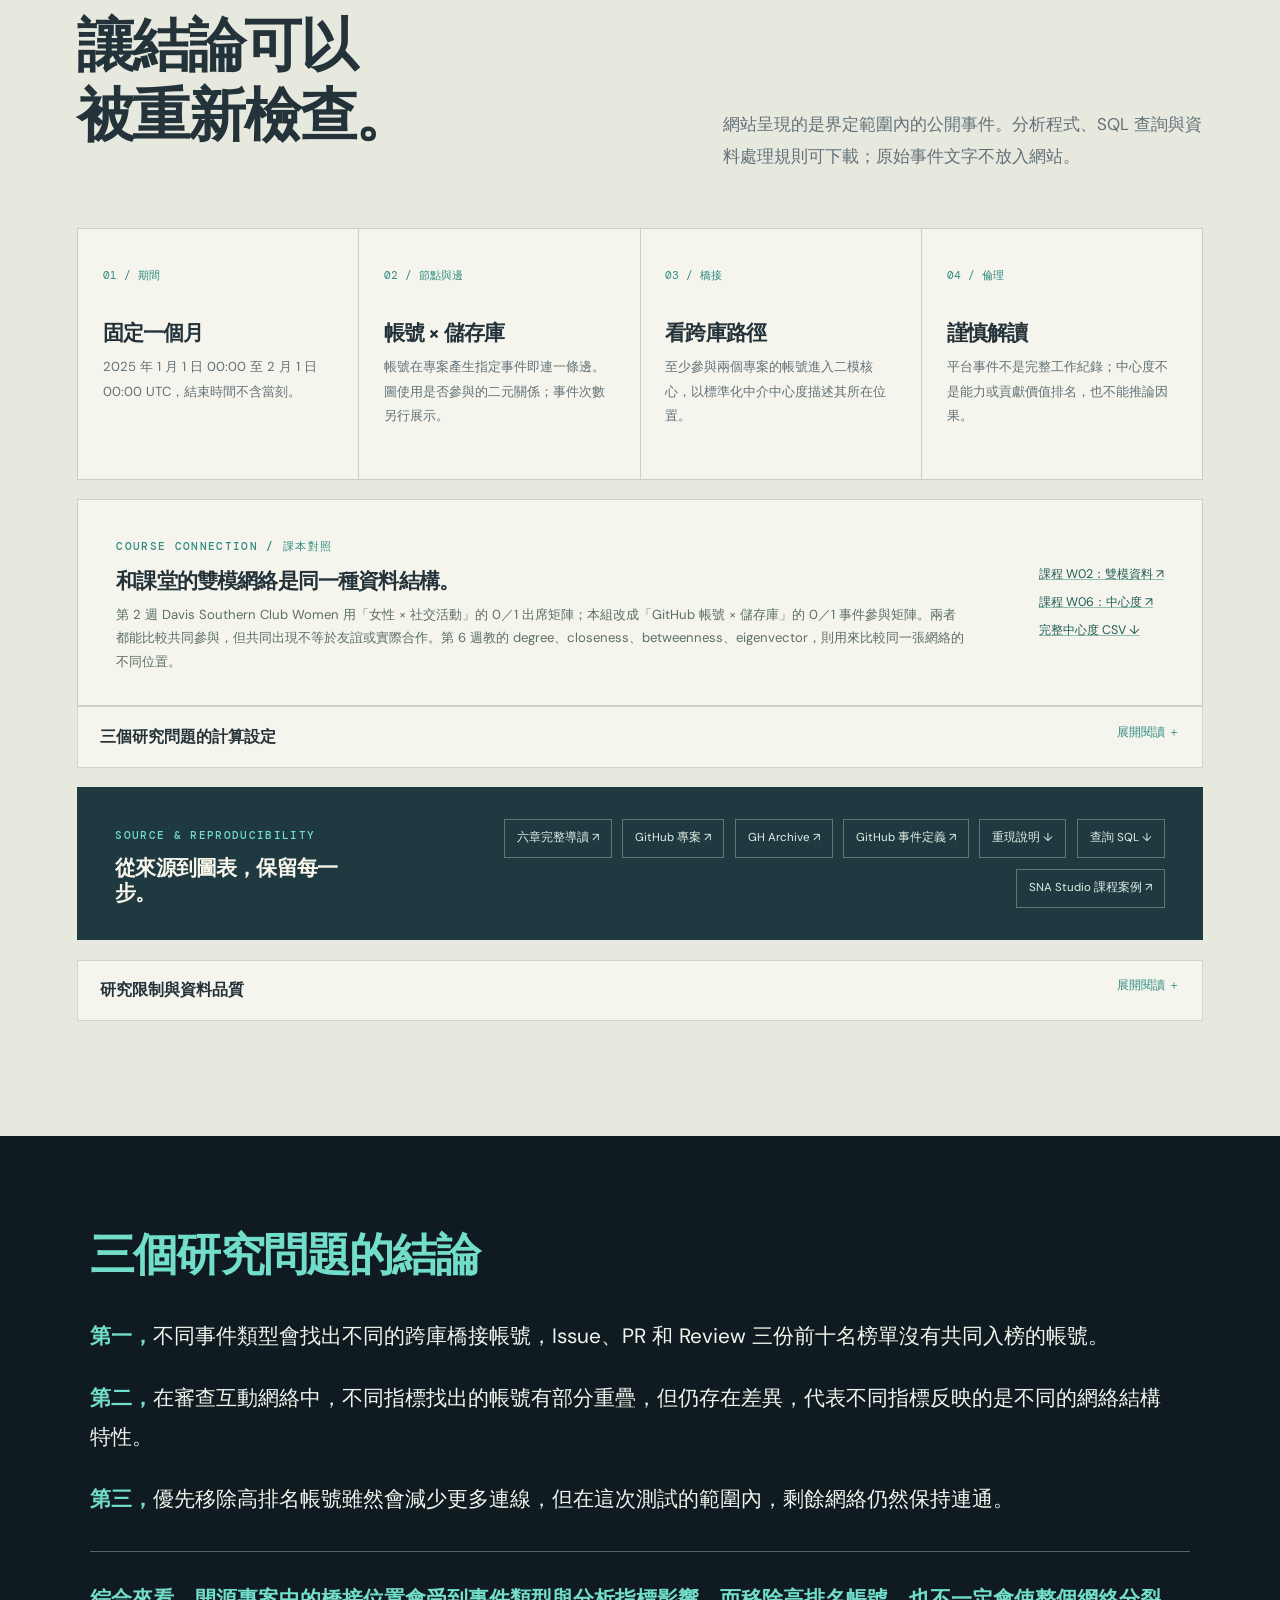
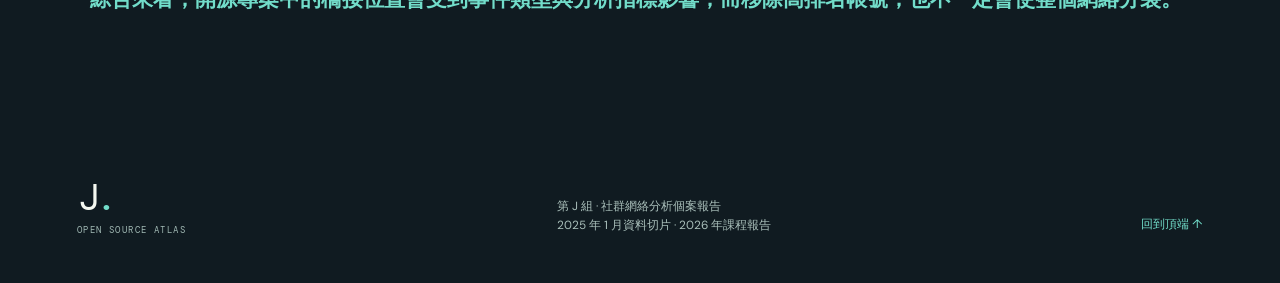
==== commit d22b3775: "Remove the transcript and close the report with research conclusions" ====
--- a/docs/index.html
+++ b/docs/index.html
@@ -23,6 +23,7 @@
         <a href="#network">互動網絡</a>
         <a href="#findings">研究發現</a>
         <a href="#method">方法與限制</a>
+        <a href="#conclusion">結論</a>
         <a href="./guide.html">白話導讀 ↗</a>
       </nav>
       <button id="fullscreenBtn" class="present-button" type="button" aria-label="切換全螢幕簡報">⛶ <span>簡報模式</span></button>
@@ -251,7 +252,6 @@
           <div class="source-links">
             <a href="./guide.html">六章完整導讀 ↗</a>
             <a href="https://github.com/linyurou8821/sna-j-gharchive" target="_blank" rel="noopener noreferrer">GitHub 專案 ↗</a>
-            <a href="https://github.com/linyurou8821/sna-j-gharchive/blob/main/presentation/FULL_SCRIPT_20MIN.md" target="_blank" rel="noopener noreferrer">四人 20 分鐘講稿 ↗</a>
             <a href="https://www.gharchive.org/" target="_blank" rel="noopener noreferrer">GH Archive ↗</a>
             <a href="https://docs.github.com/en/rest/using-the-rest-api/github-event-types" target="_blank" rel="noopener noreferrer">GitHub 事件定義 ↗</a>
             <a href="./repro/method.md">重現說明 ↓</a>
@@ -263,6 +263,15 @@
           <summary>研究限制與資料品質 <span>展開閱讀 ＋</span></summary>
           <ul id="limitations"></ul>
         </details>
+      </section>
+      <section class="conclusion page-section" id="conclusion" aria-labelledby="conclusionTitle">
+        <div class="conclusion-content">
+          <h2 id="conclusionTitle">三個研究問題的結論</h2>
+          <p><strong>第一，</strong>不同事件類型會找出不同的跨庫橋接帳號，Issue、PR 和 Review 三份前十名榜單沒有共同入榜的帳號。</p>
+          <p><strong>第二，</strong>在審查互動網絡中，不同指標找出的帳號有部分重疊，但仍存在差異，代表不同指標反映的是不同的網絡結構特性。</p>
+          <p><strong>第三，</strong>優先移除高排名帳號雖然會減少更多連線，但在這次測試的範圍內，剩餘網絡仍然保持連通。</p>
+          <p class="conclusion-summary"><strong>綜合來看，開源專案中的橋接位置會受到事件類型與分析指標影響，而移除高排名帳號，也不一定會使整個網絡分裂。</strong></p>
+        </div>
       </section>
     </main>
 
--- a/docs/styles.css
+++ b/docs/styles.css
@@ -373,6 +373,13 @@
 .removal-repo { fill: #245c4e; }
 .research-svg:has(.removal-repo) text { font-size: 12px; font-weight: 700; paint-order: stroke; stroke: #fff; stroke-width: 3px; }
 .supplement-heading { max-width: 1500px; margin: 2.4rem auto 1rem; }
+.conclusion { padding-block: clamp(4rem,7vw,7rem); color: #edf5ec; background: var(--ink); }
+.conclusion-content { max-width: 1100px; margin: auto; }
+.conclusion h2 { margin: 0 0 2rem; font-size: clamp(1.8rem,3.5vw,3rem); line-height: 1.3; color: var(--teal); }
+.conclusion p { margin: 1.4rem 0; font-size: clamp(1rem,1.65vw,1.3rem); line-height: 1.9; text-wrap: pretty; }
+.conclusion p > strong:first-child { color: var(--teal); }
+.conclusion .conclusion-summary { margin-top: 2rem; padding-top: 1.7rem; border-top: 1px solid #506963; }
+.conclusion .conclusion-summary > strong { color: #edf5ec; }
 @media (max-width: 1080px) {
   .research-grid.three { grid-template-columns: repeat(2,minmax(0,1fr)); }
 }
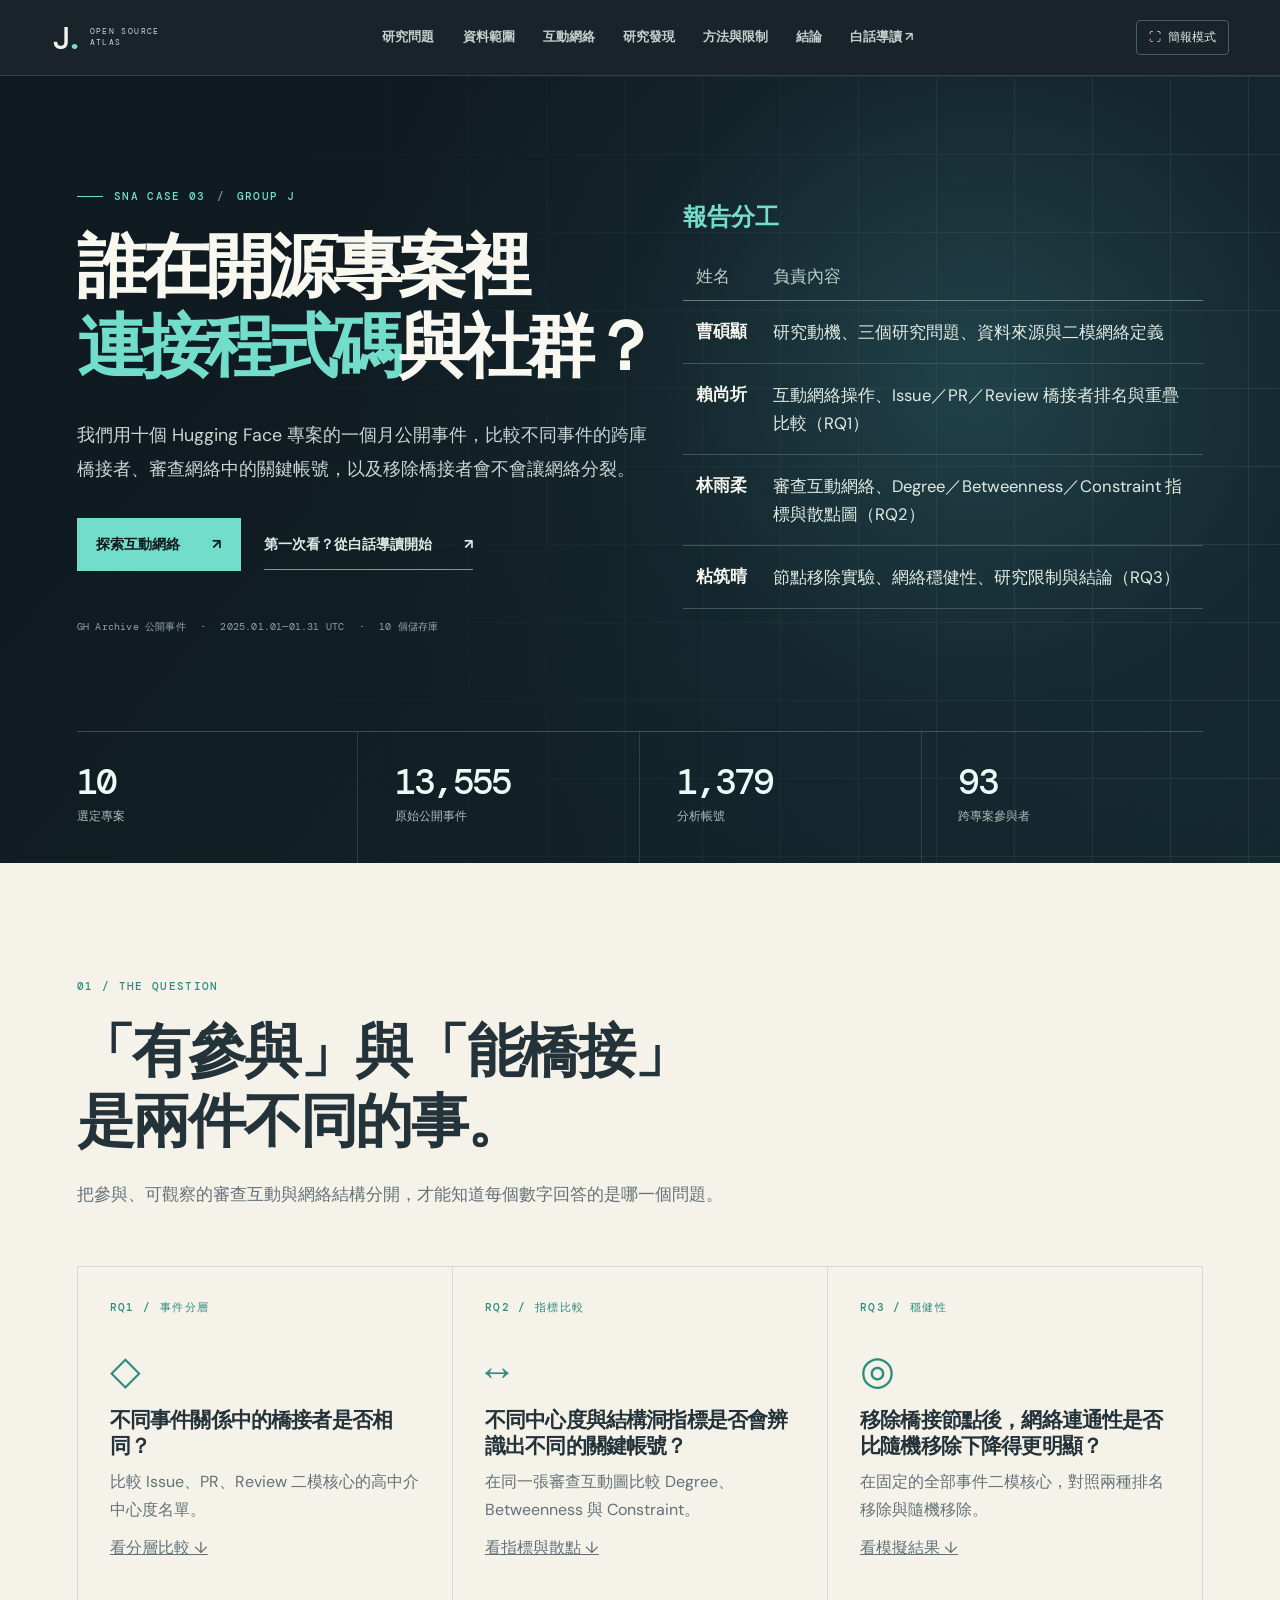
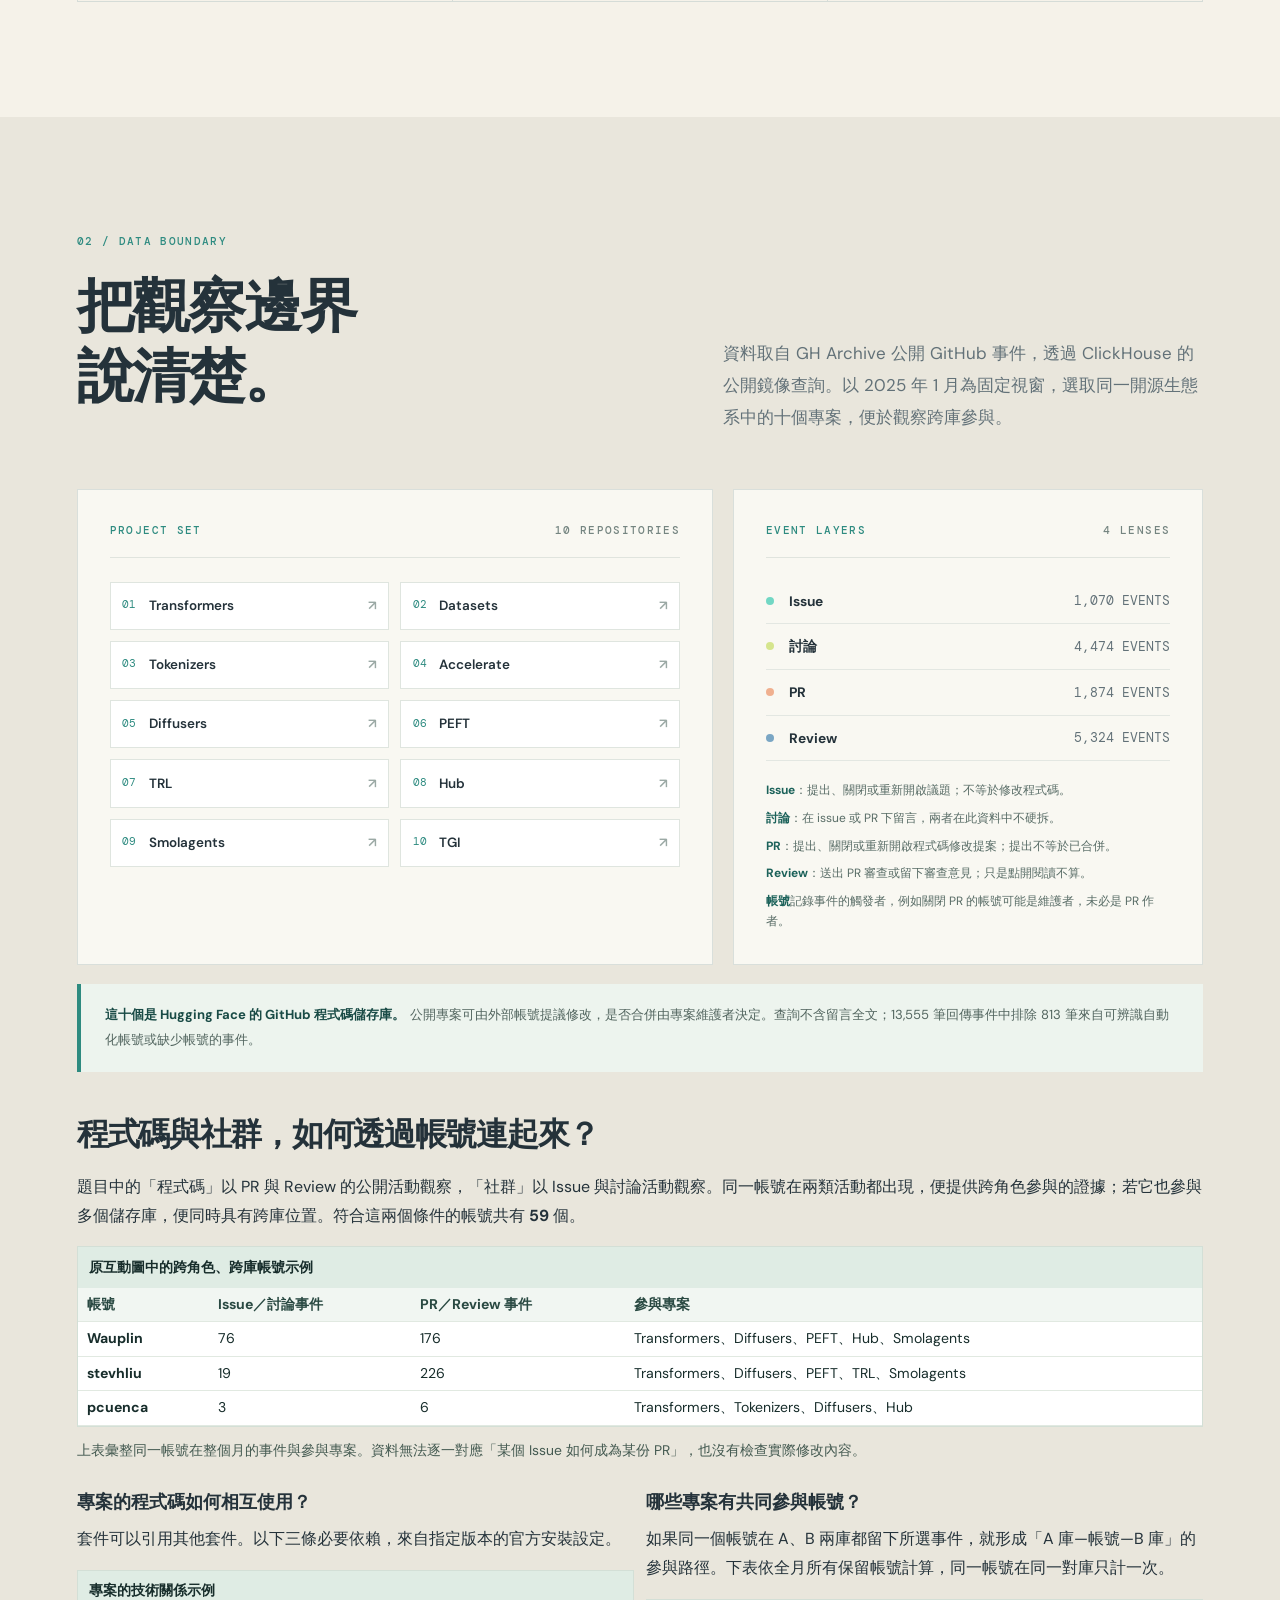
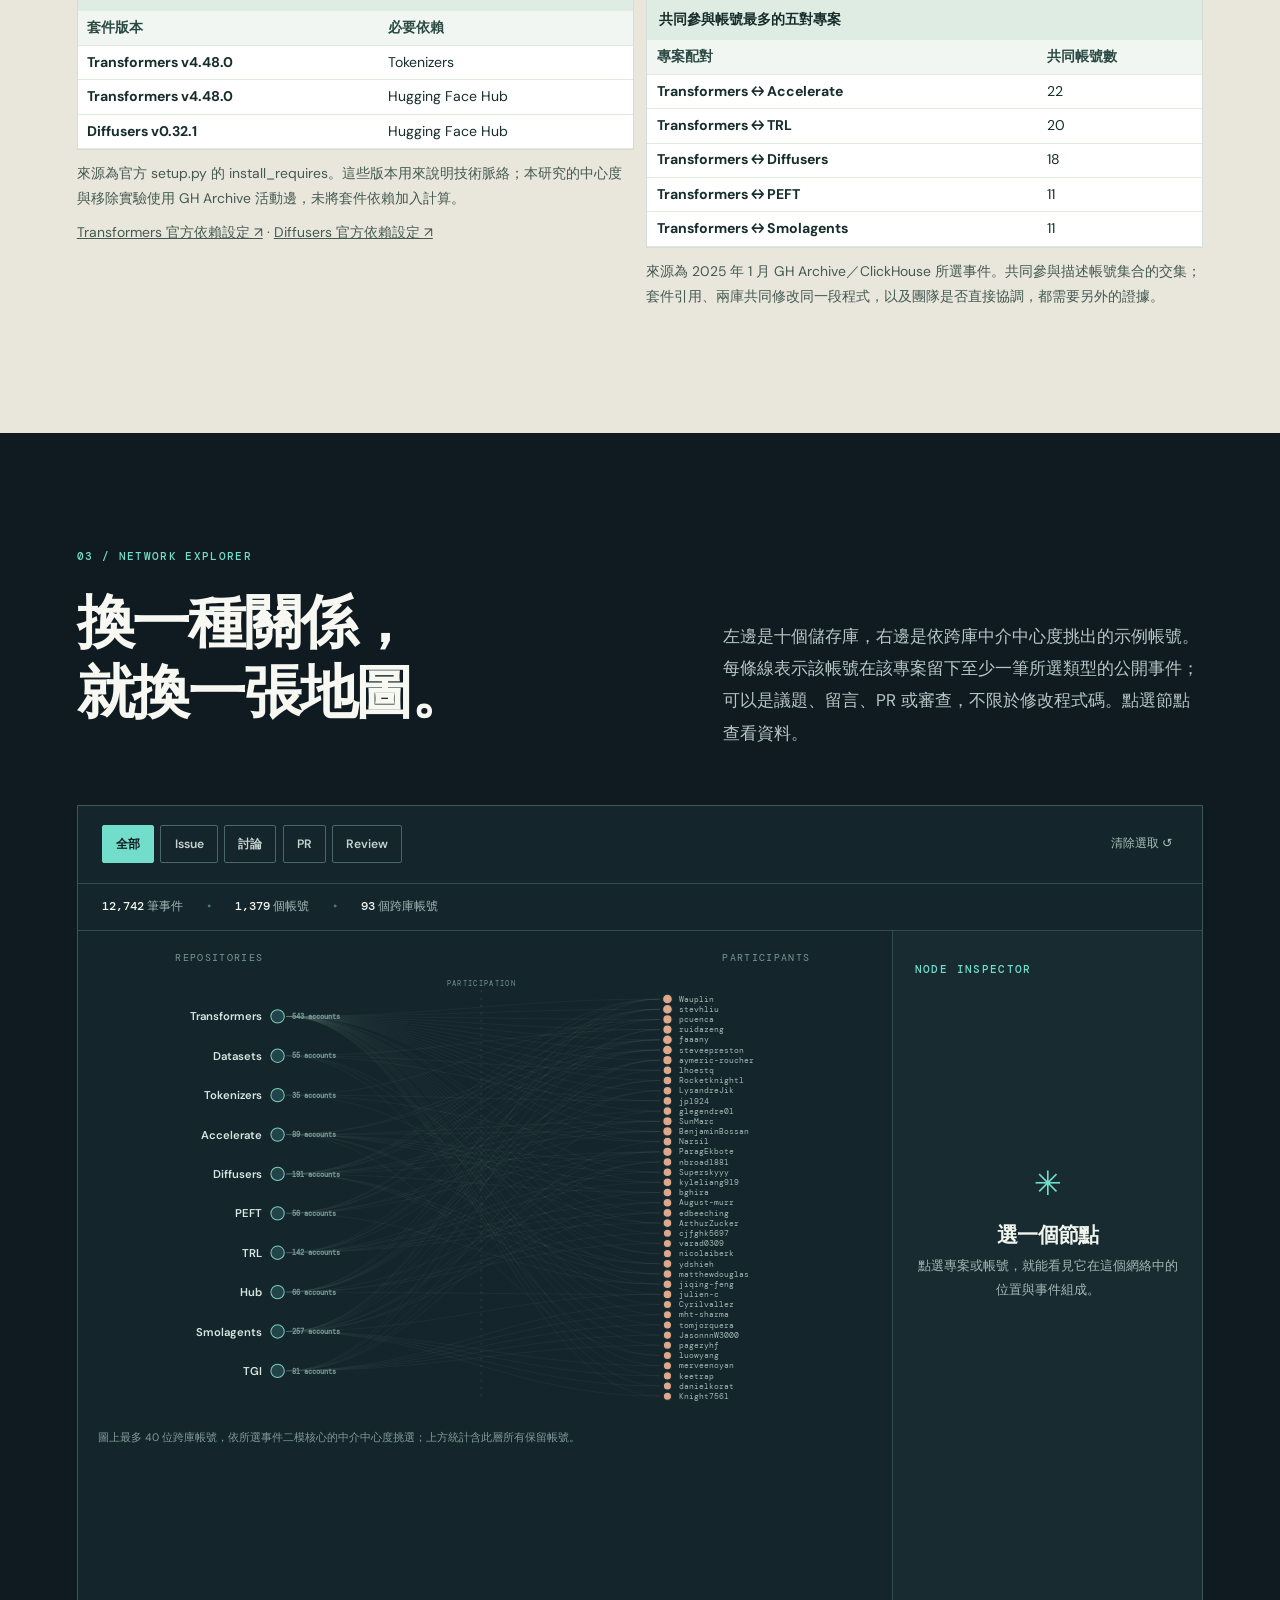
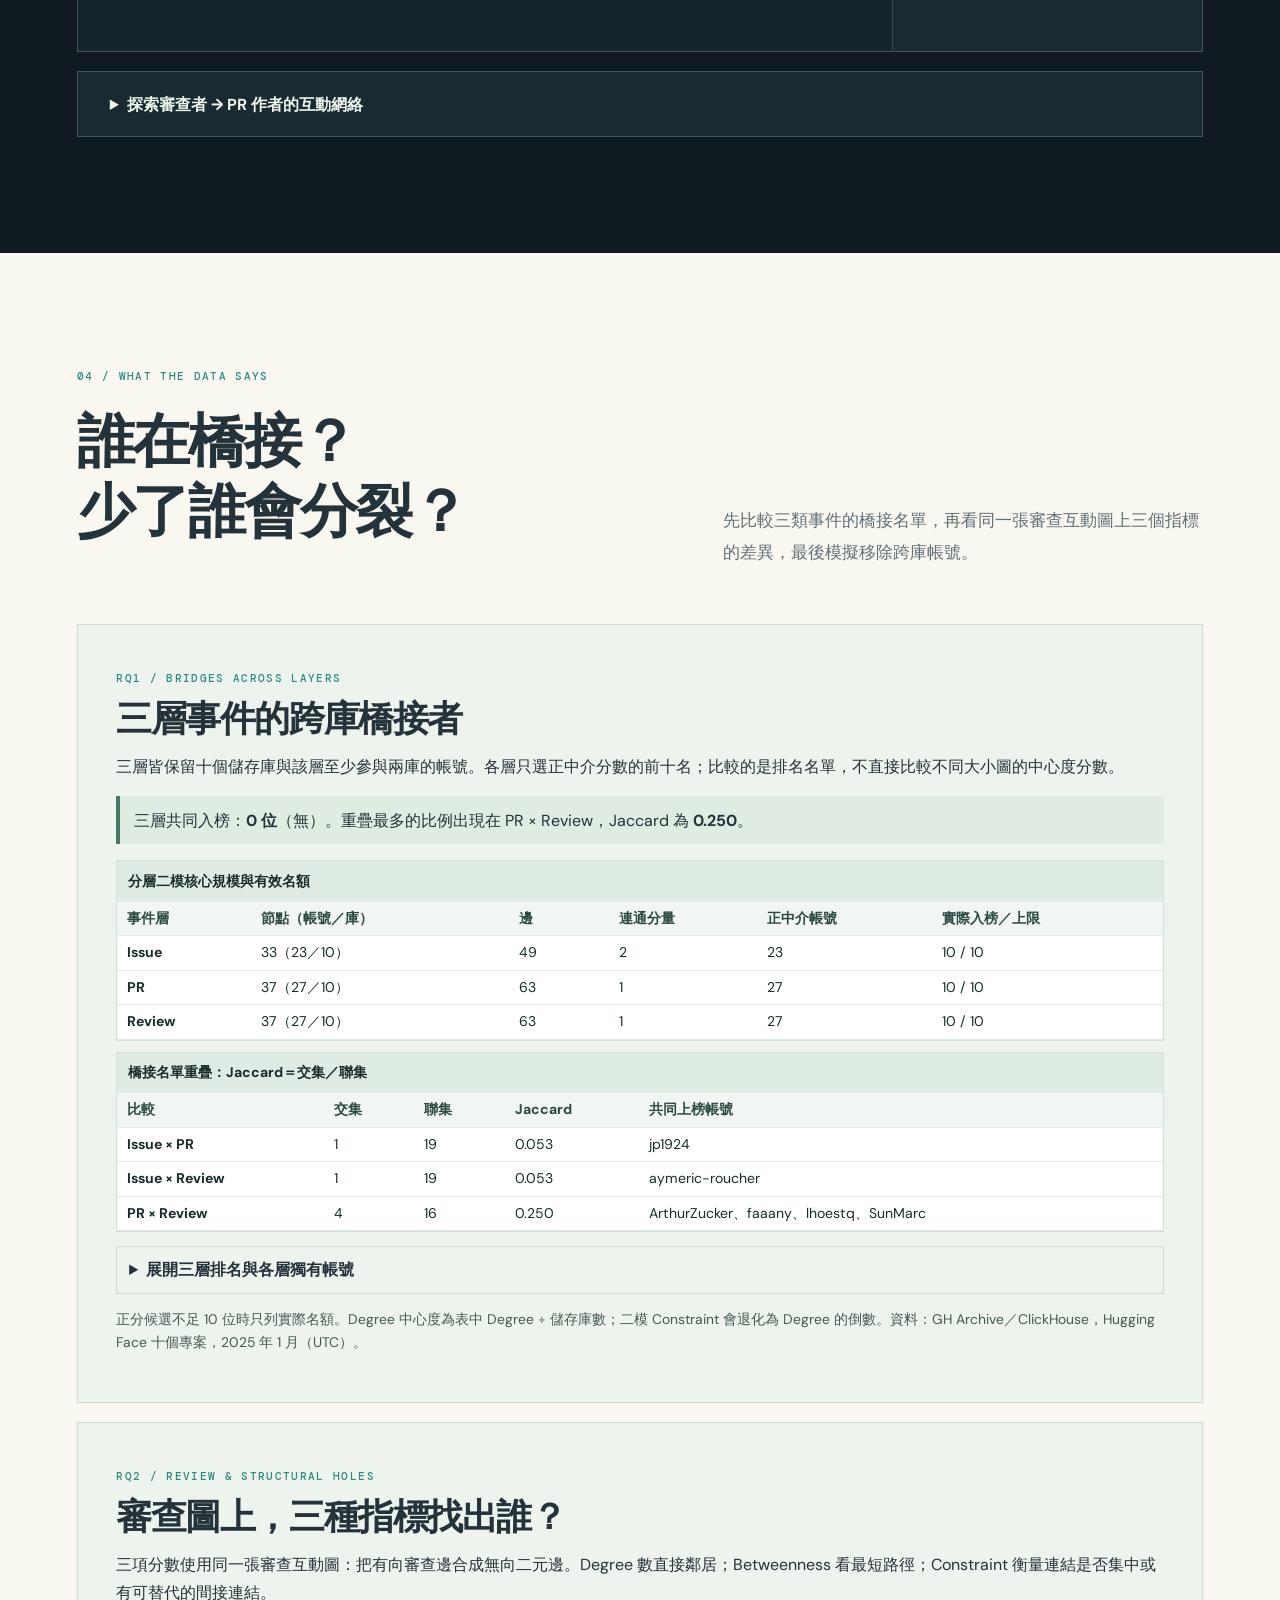
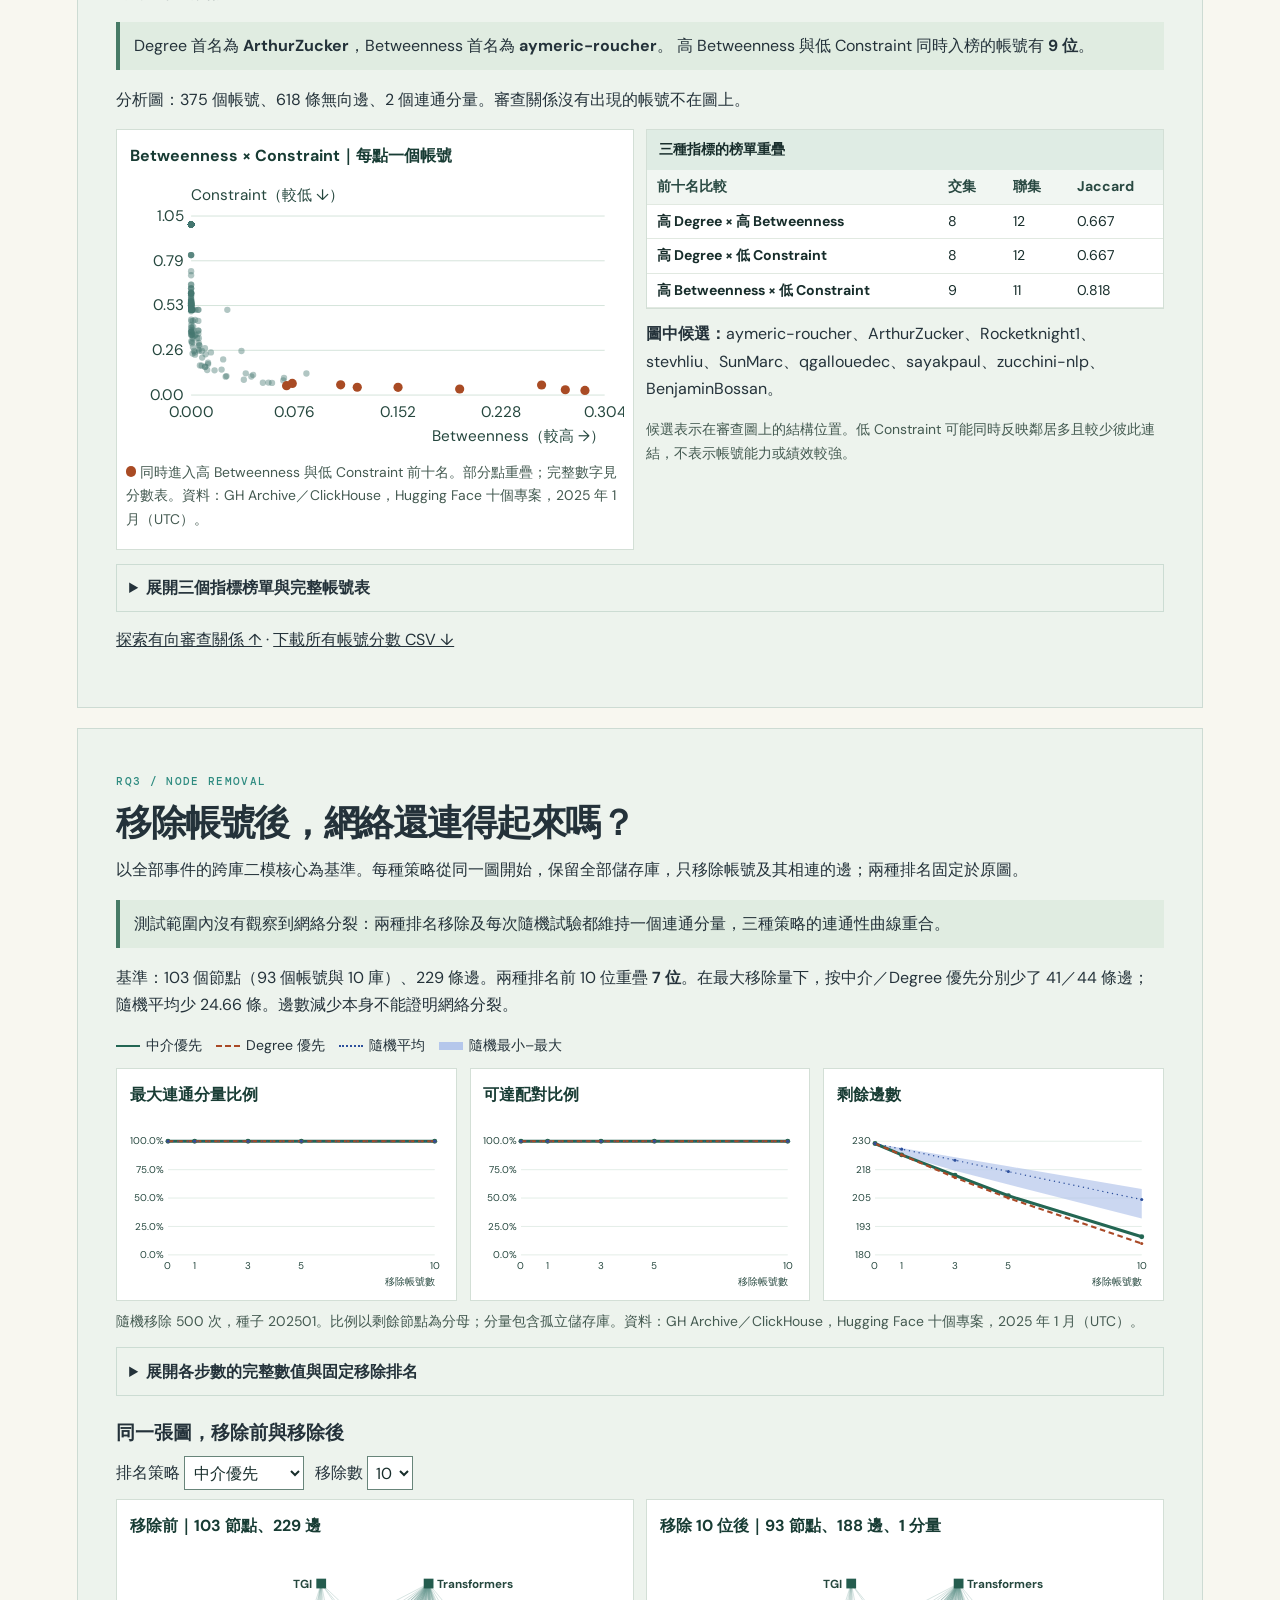
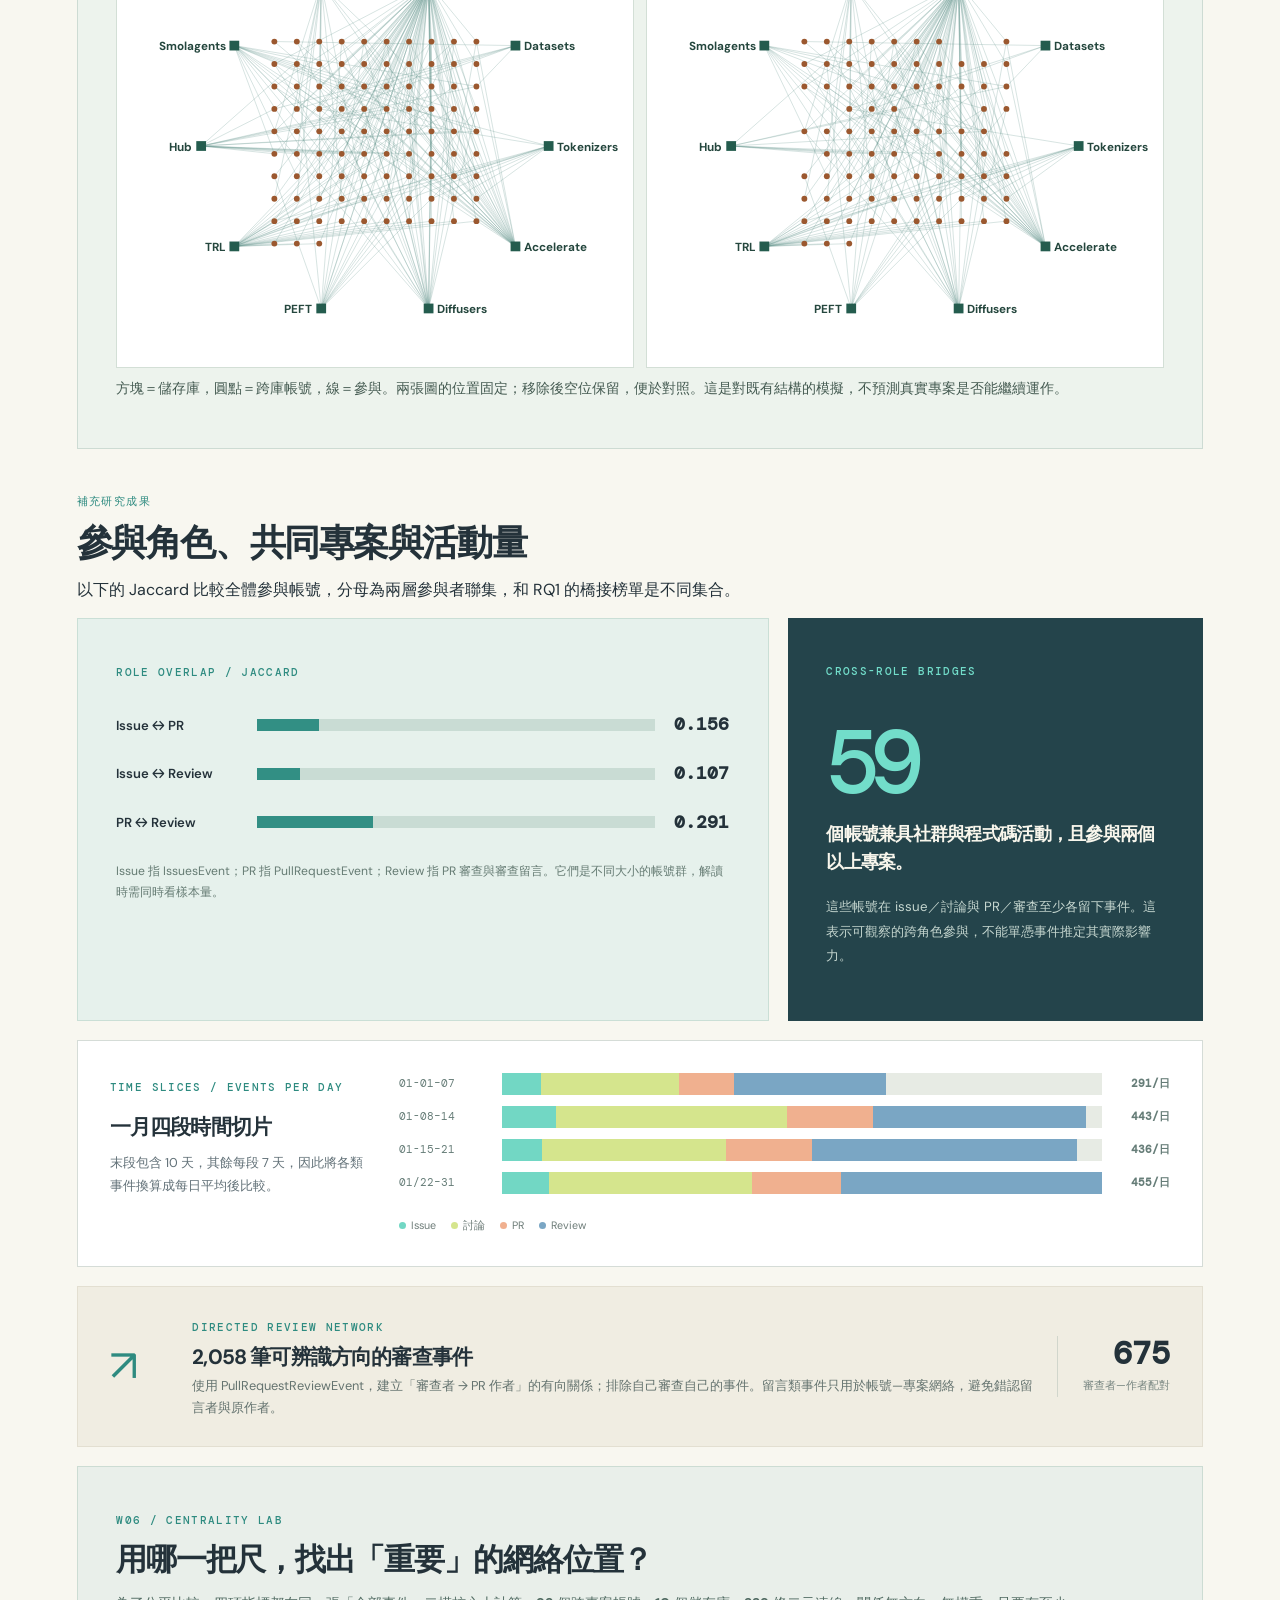
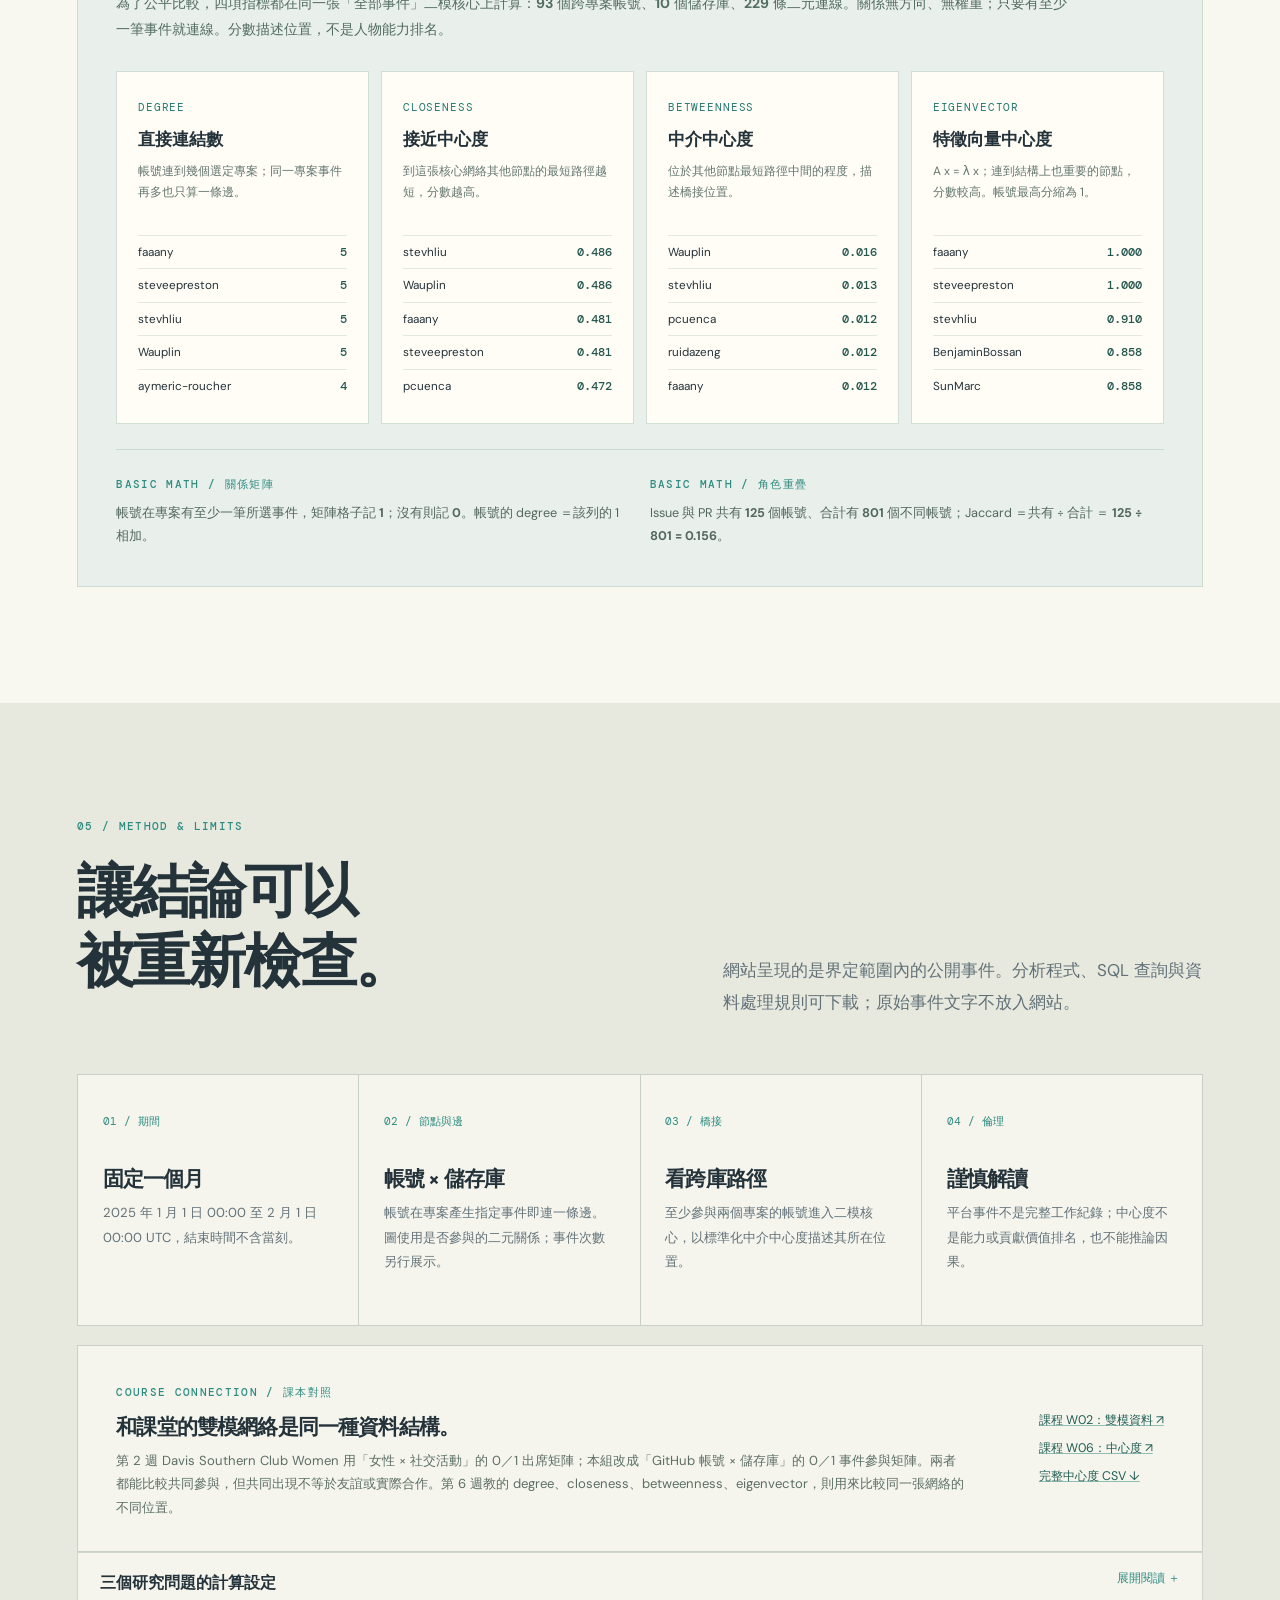
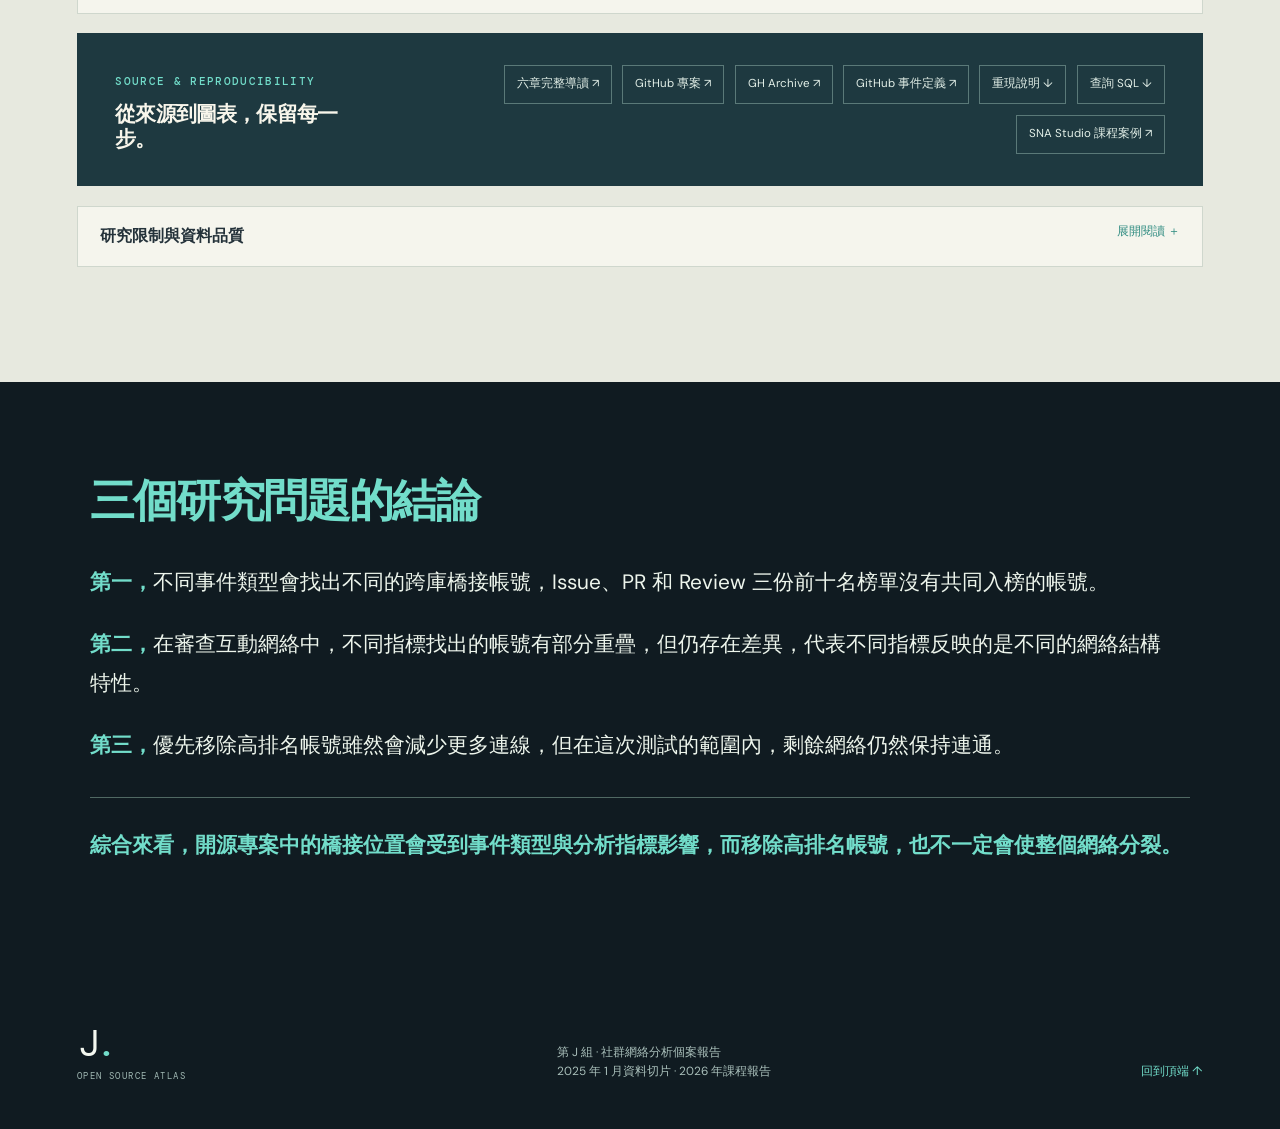
==== commit ba71c98b: "Explain code, community and cross-project relationships with evidence" ====
--- a/docs/index.html
+++ b/docs/index.html
@@ -117,6 +117,37 @@
           </div>
         </div>
         <div class="scope-clarifier"><strong>這十個是 Hugging Face 的 GitHub 程式碼儲存庫。</strong>公開專案可由外部帳號提議修改，是否合併由專案維護者決定。查詢不含留言全文；<span id="scopeRows">—</span> 筆回傳事件中排除 <span id="scopeExcluded">—</span> 筆來自可辨識自動化帳號或缺少帳號的事件。</div>
+        <div class="project-relations" id="project-relations">
+          <h3>程式碼與社群，如何透過帳號連起來？</h3>
+          <p>題目中的「程式碼」以 PR 與 Review 的公開活動觀察，「社群」以 Issue 與討論活動觀察。同一帳號在兩類活動都出現，便提供跨角色參與的證據；若它也參與多個儲存庫，便同時具有跨庫位置。符合這兩個條件的帳號共有 <strong id="crossRoleExampleCount">—</strong> 個。</p>
+          <div id="crossRoleExamples"></div>
+          <p class="research-note">上表彙整同一帳號在整個月的事件與參與專案。資料無法逐一對應「某個 Issue 如何成為某份 PR」，也沒有檢查實際修改內容。</p>
+          <div class="research-grid">
+            <div>
+              <h4>專案的程式碼如何相互使用？</h4>
+              <p>套件可以引用其他套件。以下三條必要依賴，來自指定版本的官方安裝設定。</p>
+              <div class="research-table" tabindex="0" role="region" aria-label="官方套件依賴示例">
+                <table>
+                  <caption>專案的技術關係示例</caption>
+                  <thead><tr><th scope="col">套件版本</th><th scope="col">必要依賴</th></tr></thead>
+                  <tbody>
+                    <tr><th scope="row">Transformers v4.48.0</th><td>Tokenizers</td></tr>
+                    <tr><th scope="row">Transformers v4.48.0</th><td>Hugging Face Hub</td></tr>
+                    <tr><th scope="row">Diffusers v0.32.1</th><td>Hugging Face Hub</td></tr>
+                  </tbody>
+                </table>
+              </div>
+              <p class="research-note">來源為官方 setup.py 的 install_requires。這些版本用來說明技術脈絡；本研究的中心度與移除實驗使用 GH Archive 活動邊，未將套件依賴加入計算。</p>
+              <p class="research-note"><a href="https://github.com/huggingface/transformers/blob/v4.48.0/setup.py#L396-L406" target="_blank" rel="noopener noreferrer">Transformers 官方依賴設定 ↗</a> · <a href="https://github.com/huggingface/diffusers/blob/v0.32.1/setup.py#L222-L231" target="_blank" rel="noopener noreferrer">Diffusers 官方依賴設定 ↗</a></p>
+            </div>
+            <div>
+              <h4>哪些專案有共同參與帳號？</h4>
+              <p>如果同一個帳號在 A、B 兩庫都留下所選事件，就形成「A 庫—帳號—B 庫」的參與路徑。下表依全月所有保留帳號計算，同一帳號在同一對庫只計一次。</p>
+              <div id="projectOverlap"></div>
+              <p class="research-note">來源為 2025 年 1 月 GH Archive／ClickHouse 所選事件。共同參與描述帳號集合的交集；套件引用、兩庫共同修改同一段程式，以及團隊是否直接協調，都需要另外的證據。</p>
+            </div>
+          </div>
+        </div>
       </section>
 
       <section class="network page-section" id="network">
--- a/docs/styles.css
+++ b/docs/styles.css
@@ -127,6 +127,10 @@
 .event-explain strong { color: #1c625a; }
 .scope-clarifier { max-width: 1500px; margin: 1.2rem auto 0; padding: 1.2rem 1.5rem; border-left: 4px solid var(--teal-dark); background: #edf4ee; color: #52655f; font-size: .82rem; line-height: 1.9; }
 .scope-clarifier strong { color: #194b46; margin-right: .35rem; }
+.project-relations { max-width: 1500px; margin: 2.5rem auto 0; scroll-margin-top: 6rem; }
+.project-relations h3 { margin: 0 0 1rem; font-size: clamp(1.4rem,2.5vw,2rem); line-height: 1.4; }
+.project-relations h4 { margin: 1rem 0 .5rem; font-size: 1.15rem; }
+.project-relations p { line-height: 1.8; }
 
 .network { background: var(--ink); color: #f7f8f2; }
 .network .eyebrow { color: var(--teal); }
@@ -384,6 +388,11 @@
   .research-grid.three { grid-template-columns: repeat(2,minmax(0,1fr)); }
 }
 @media (max-width: 660px) {
+  #crossRoleExamples table { table-layout: fixed; }
+  #crossRoleExamples th,#crossRoleExamples td { min-width: 0; white-space: normal; overflow-wrap: anywhere; padding-inline: .35rem; }
+  #crossRoleExamples th:nth-child(1) { width: 24%; }
+  #crossRoleExamples th:nth-child(2),#crossRoleExamples th:nth-child(3) { width: 17%; }
+  #crossRoleExamples th:nth-child(4) { width: 42%; }
   .research-grid,.research-grid.three { grid-template-columns: minmax(0,1fr); }
   .research-block { scroll-margin-top: 5rem; }
   .ego-plot { overflow-x: auto; }
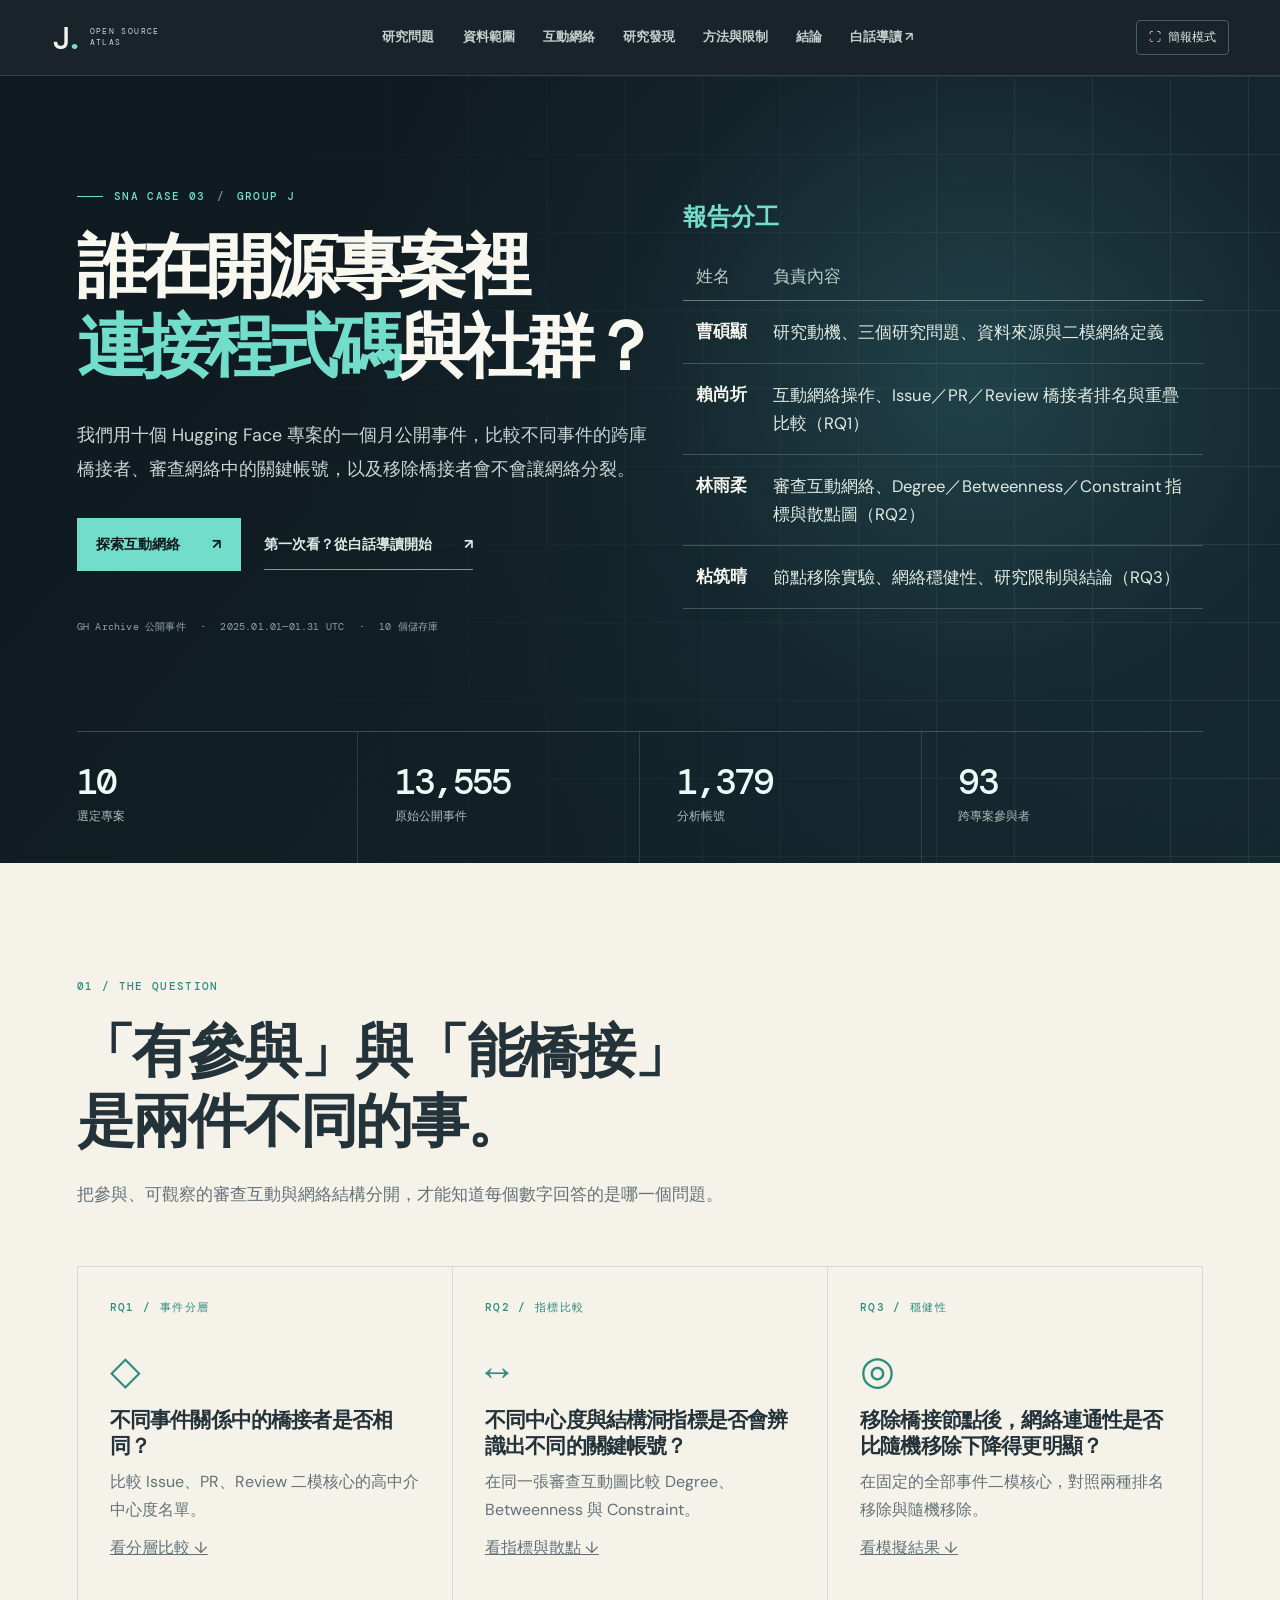
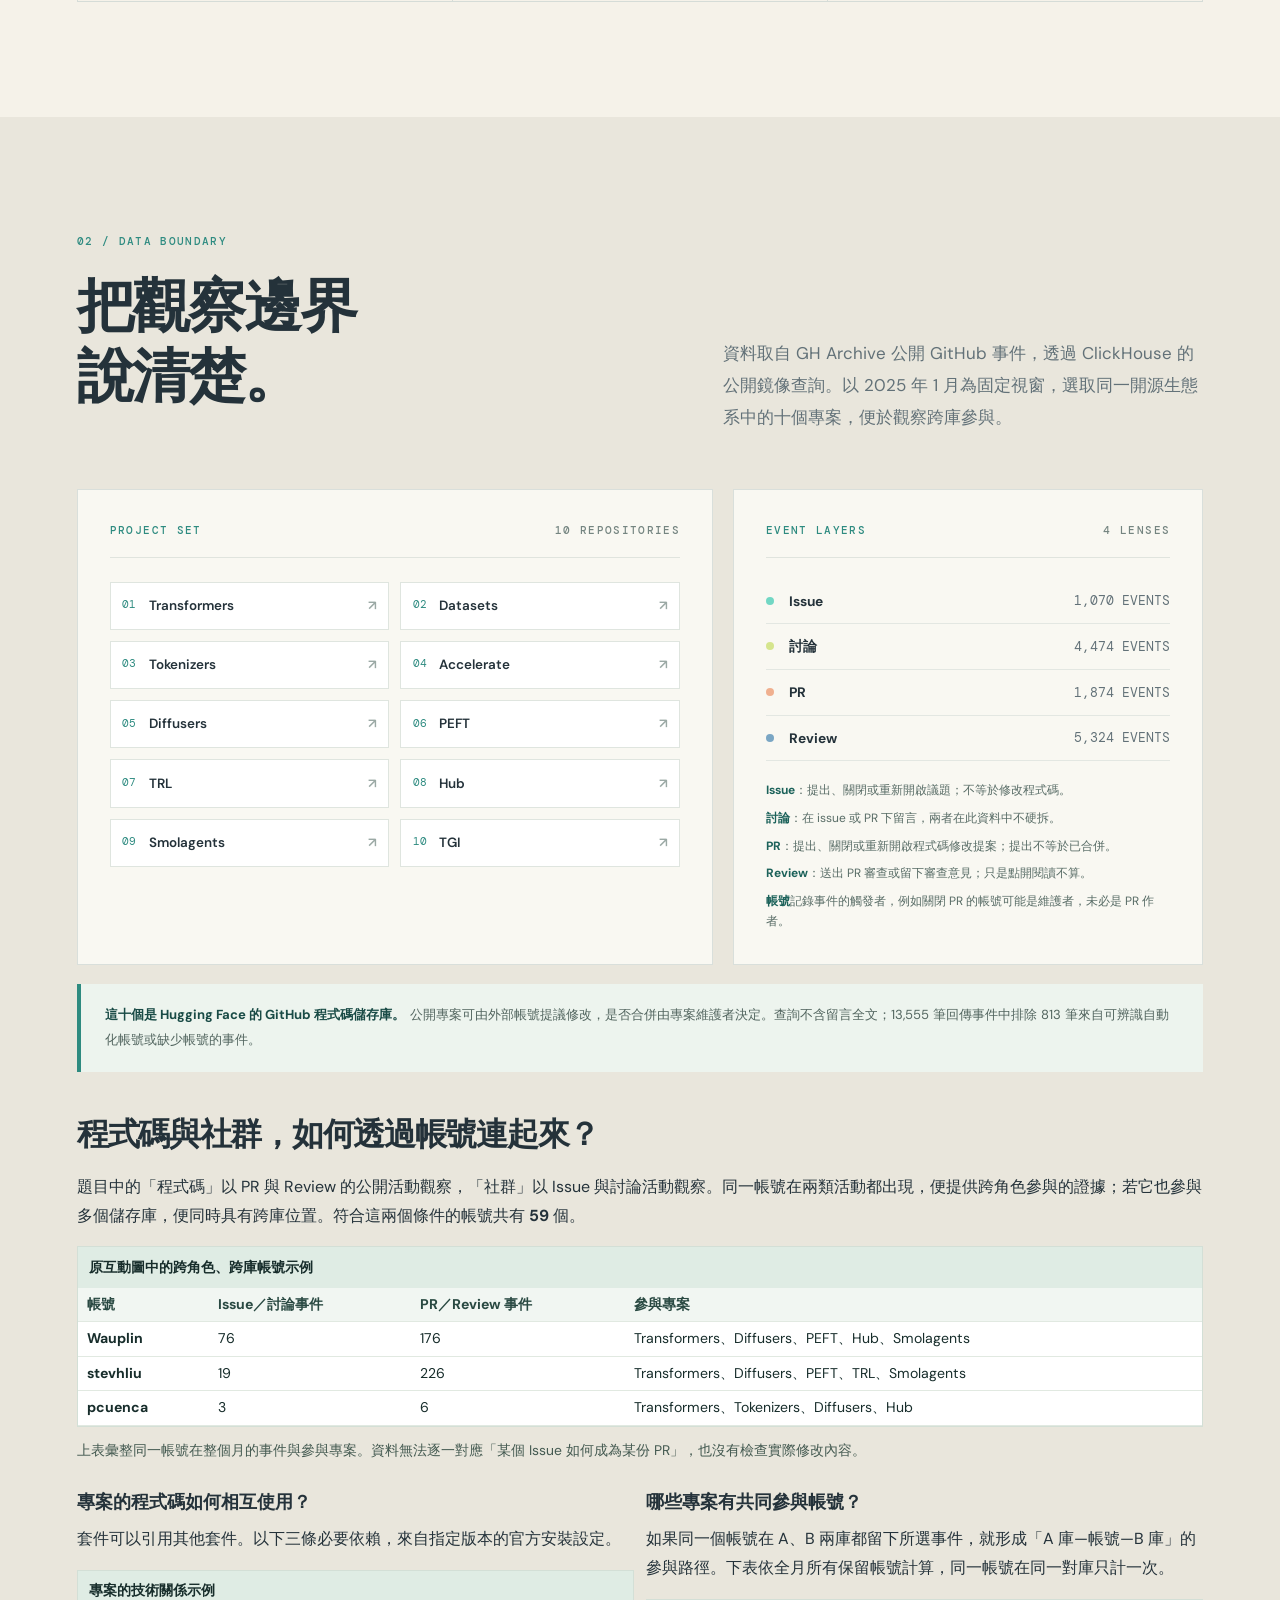
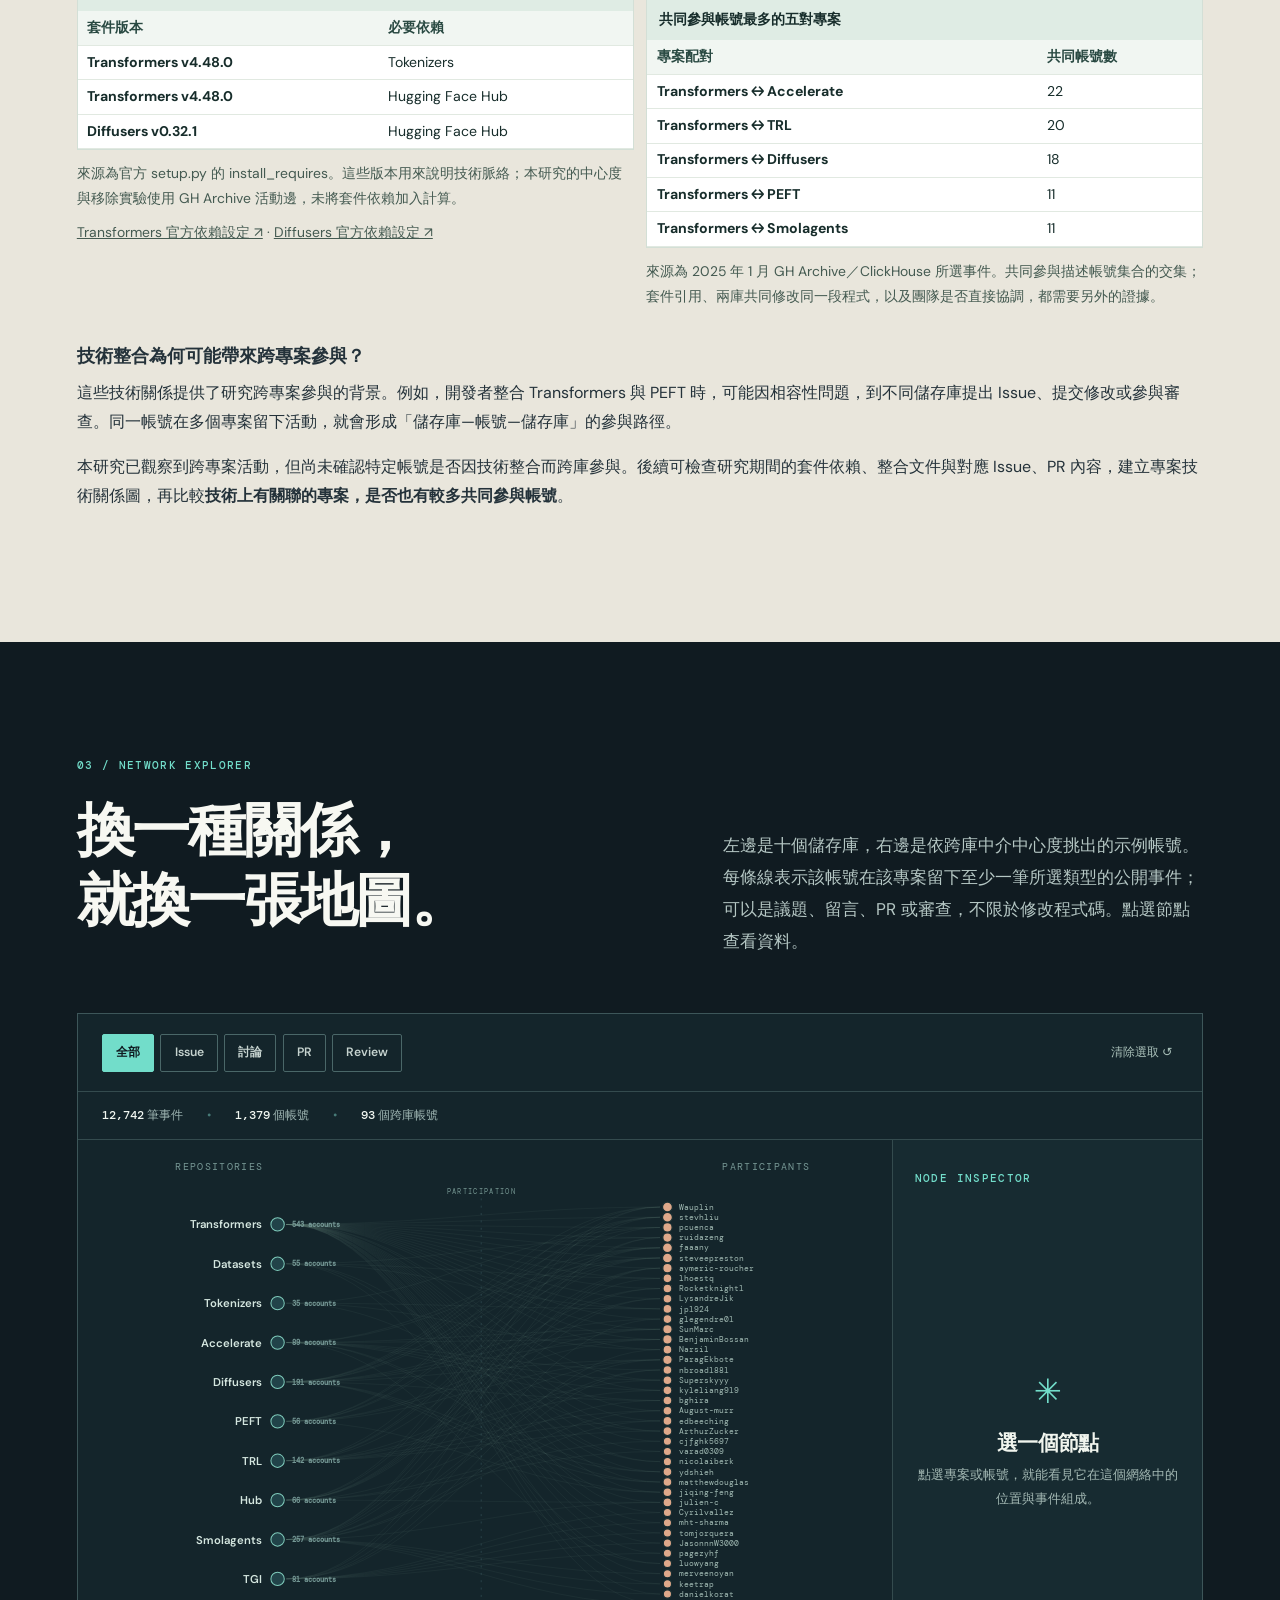
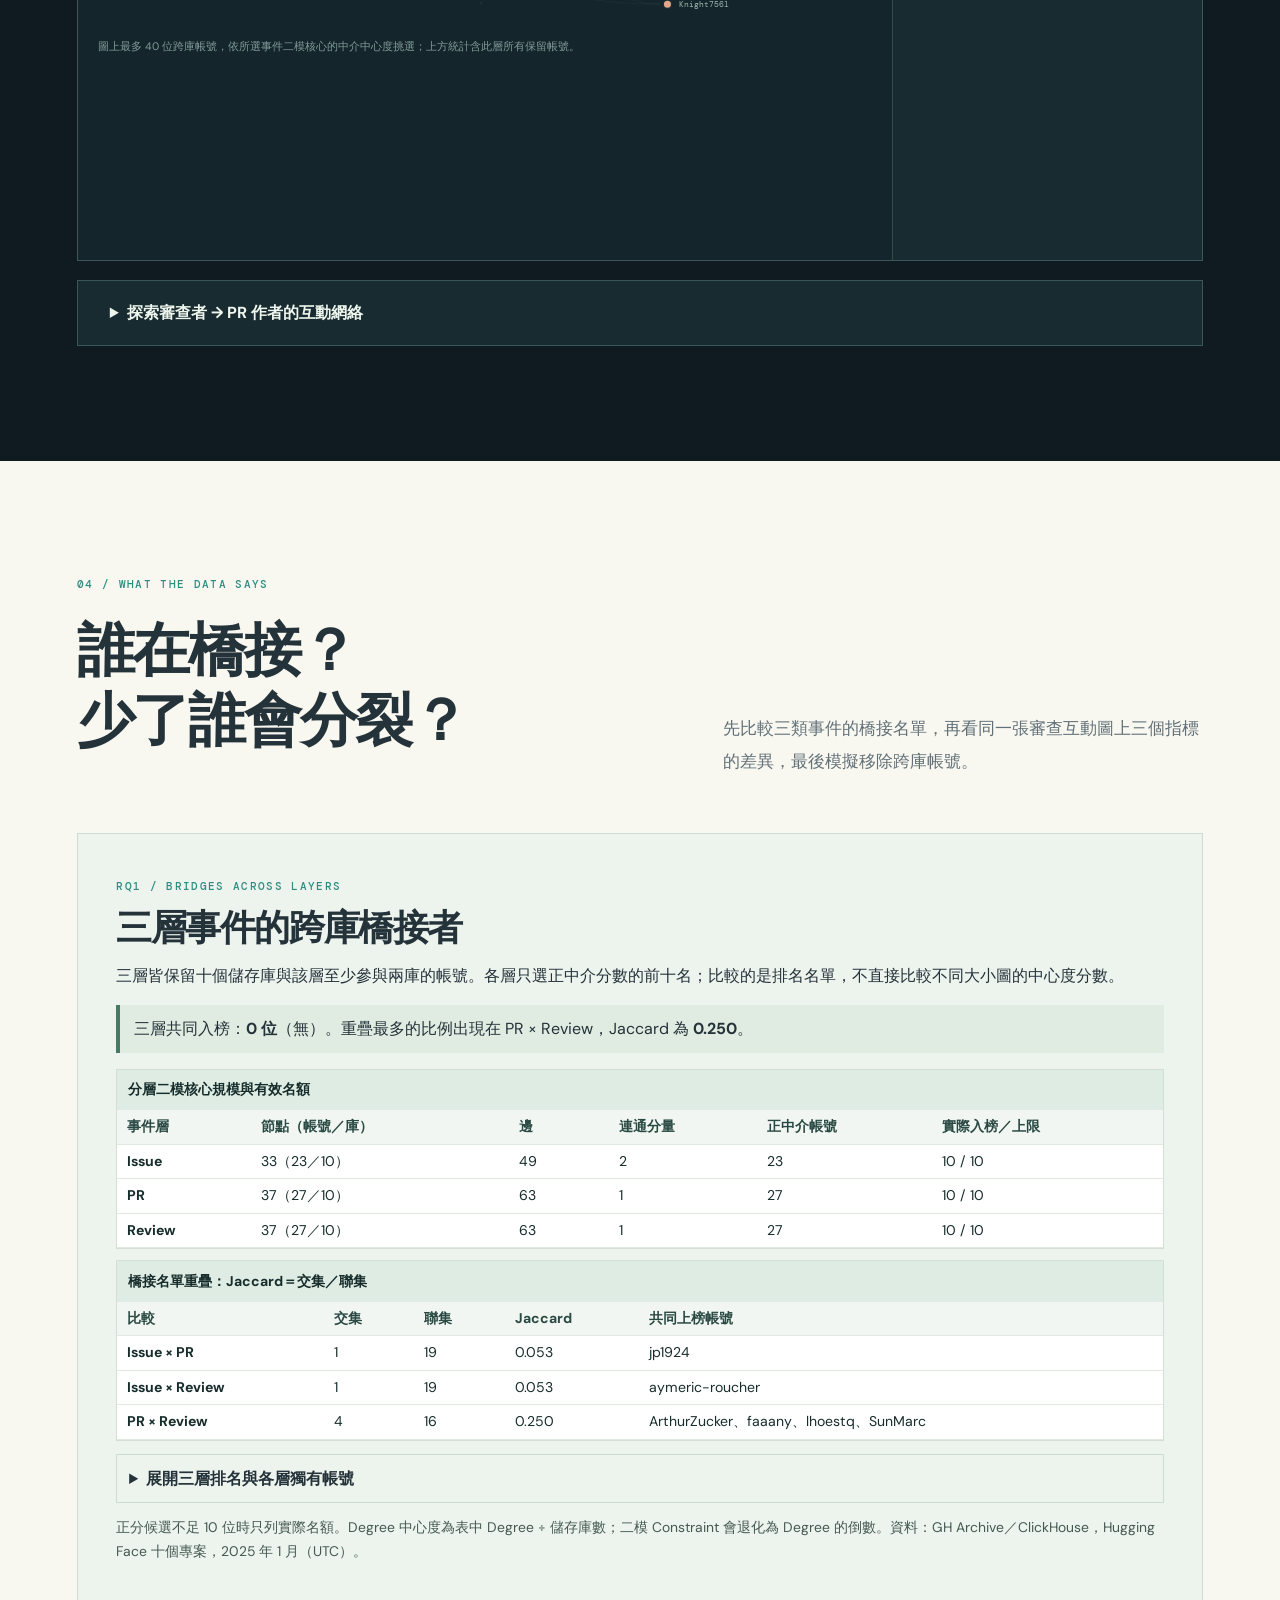
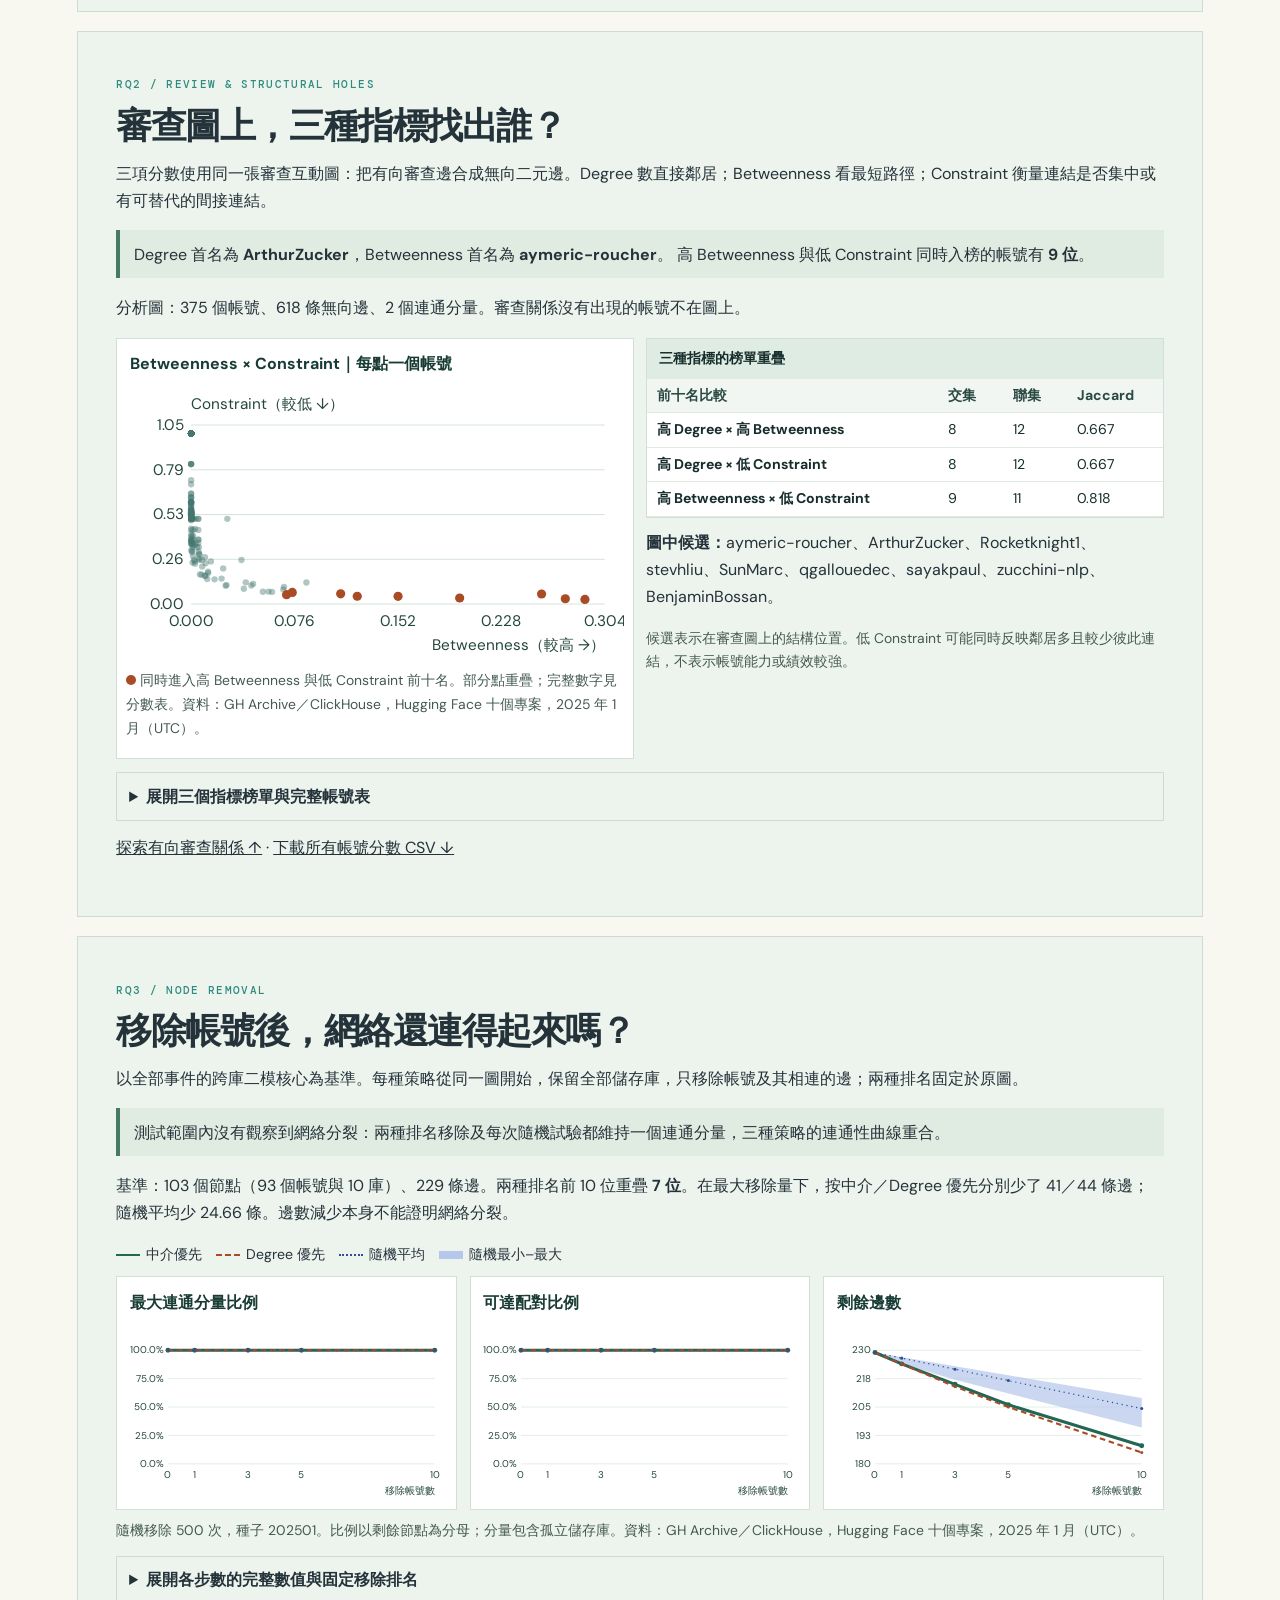
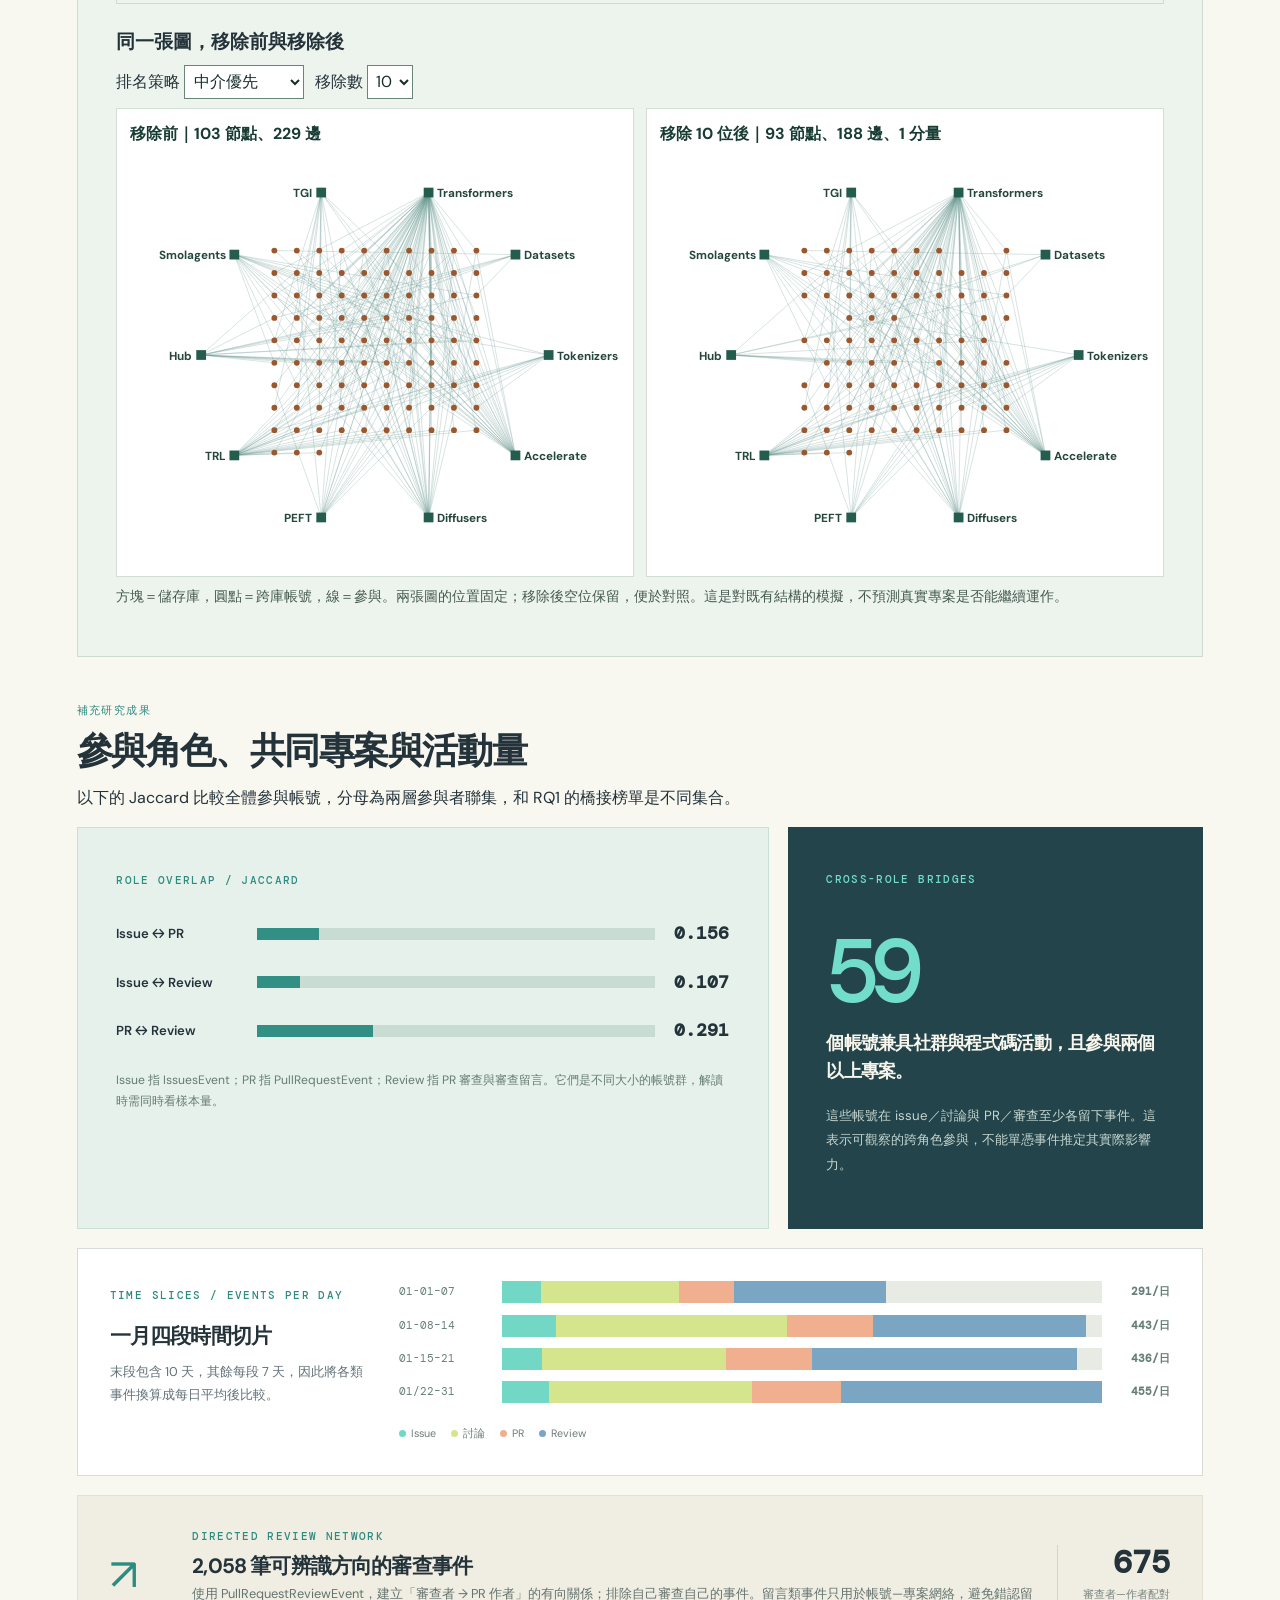
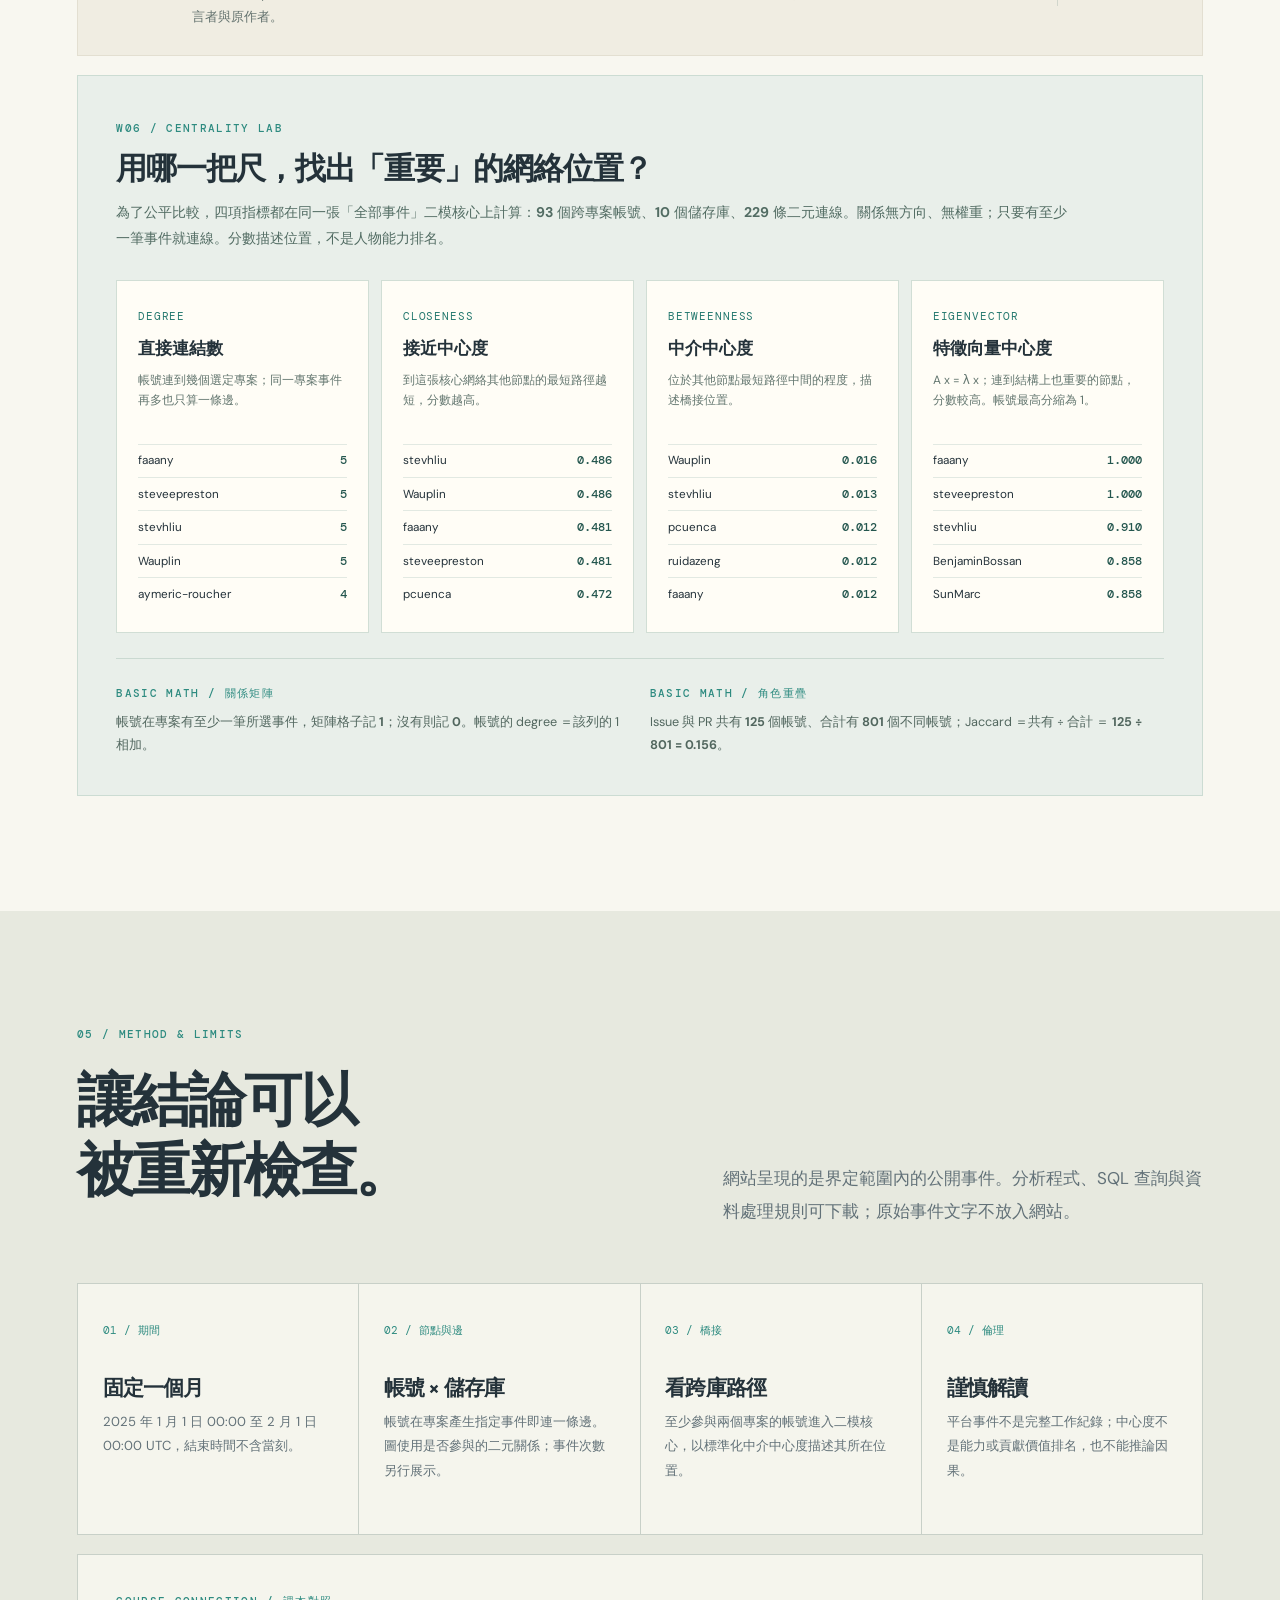
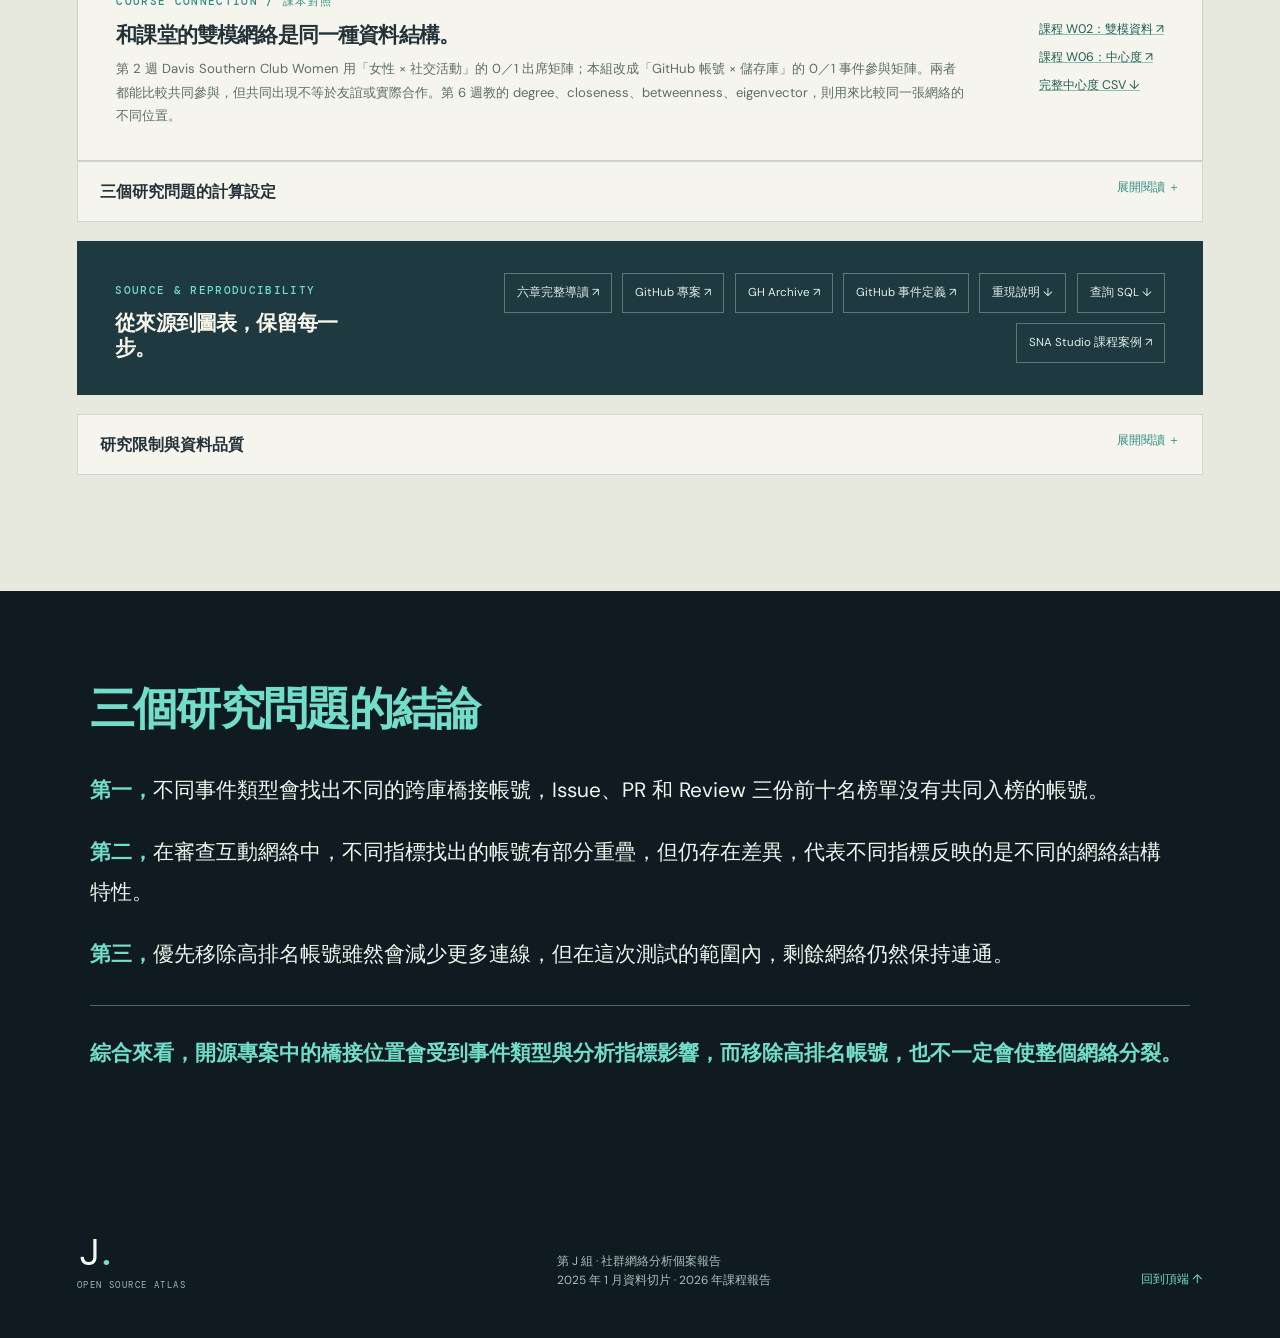
==== commit 338de476: "Explain technical integration as a research background and limitation" ====
--- a/docs/index.html
+++ b/docs/index.html
@@ -147,6 +147,11 @@
               <p class="research-note">來源為 2025 年 1 月 GH Archive／ClickHouse 所選事件。共同參與描述帳號集合的交集；套件引用、兩庫共同修改同一段程式，以及團隊是否直接協調，都需要另外的證據。</p>
             </div>
           </div>
+          <div id="integration-background" class="integration-background">
+            <h4>技術整合為何可能帶來跨專案參與？</h4>
+            <p>這些技術關係提供了研究跨專案參與的背景。例如，開發者整合 Transformers 與 PEFT 時，可能因相容性問題，到不同儲存庫提出 Issue、提交修改或參與審查。同一帳號在多個專案留下活動，就會形成「儲存庫—帳號—儲存庫」的參與路徑。</p>
+            <p>本研究已觀察到跨專案活動，但尚未確認特定帳號是否因技術整合而跨庫參與。後續可檢查研究期間的套件依賴、整合文件與對應 Issue、PR 內容，建立專案技術關係圖，再比較<strong>技術上有關聯的專案，是否也有較多共同參與帳號</strong>。</p>
+          </div>
         </div>
       </section>
 
@@ -293,6 +298,7 @@
         <details class="limits-box">
           <summary>研究限制與資料品質 <span>展開閱讀 ＋</span></summary>
           <ul id="limitations"></ul>
+          <ul><li><strong>尚未檢驗技術依賴與帳號重疊之間的關係。</strong>現有事件資料可描述跨專案參與；技術整合是否促成特定帳號跨庫參與，仍需檢查套件設定、整合文件及對應 Issue、PR 內容。</li></ul>
         </details>
       </section>
       <section class="conclusion page-section" id="conclusion" aria-labelledby="conclusionTitle">
--- a/docs/styles.css
+++ b/docs/styles.css
@@ -131,6 +131,7 @@
 .project-relations h3 { margin: 0 0 1rem; font-size: clamp(1.4rem,2.5vw,2rem); line-height: 1.4; }
 .project-relations h4 { margin: 1rem 0 .5rem; font-size: 1.15rem; }
 .project-relations p { line-height: 1.8; }
+.integration-background { margin-top: 1.5rem; scroll-margin-top: 6rem; }
 
 .network { background: var(--ink); color: #f7f8f2; }
 .network .eyebrow { color: var(--teal); }
